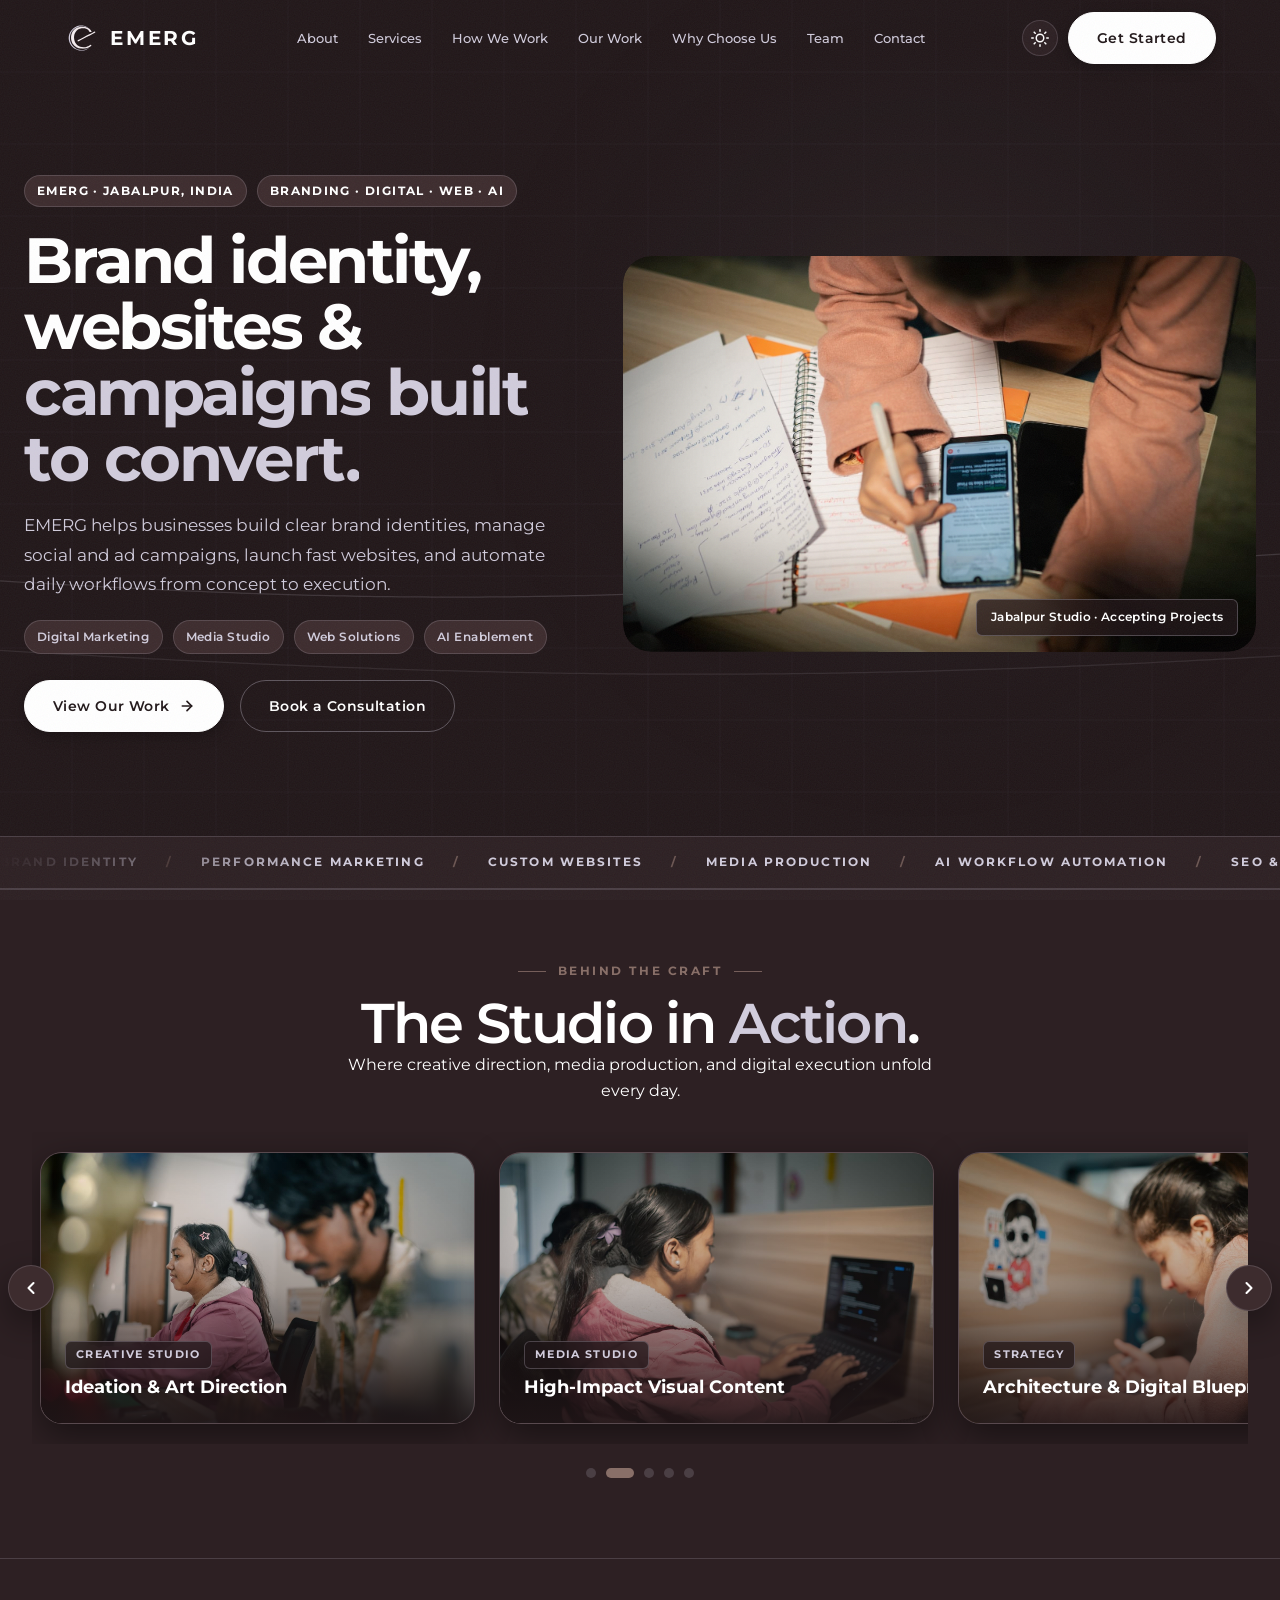
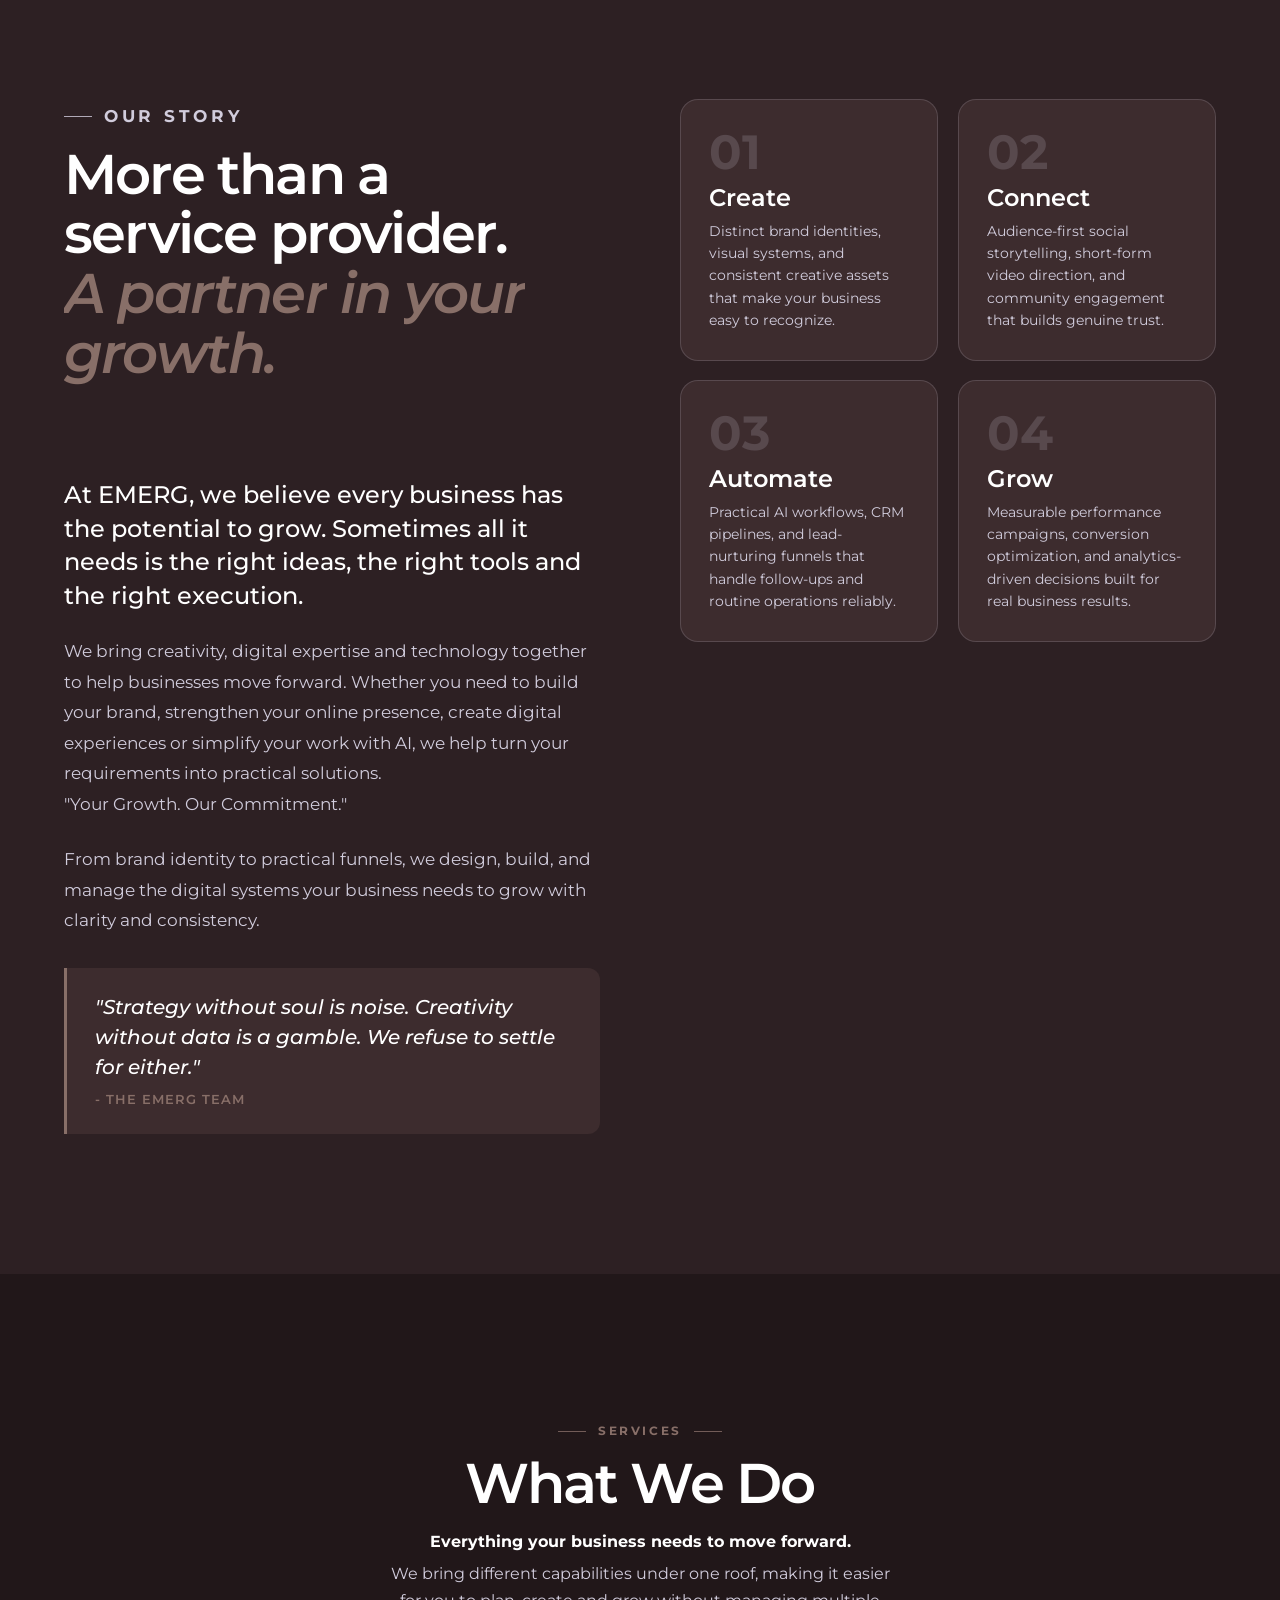
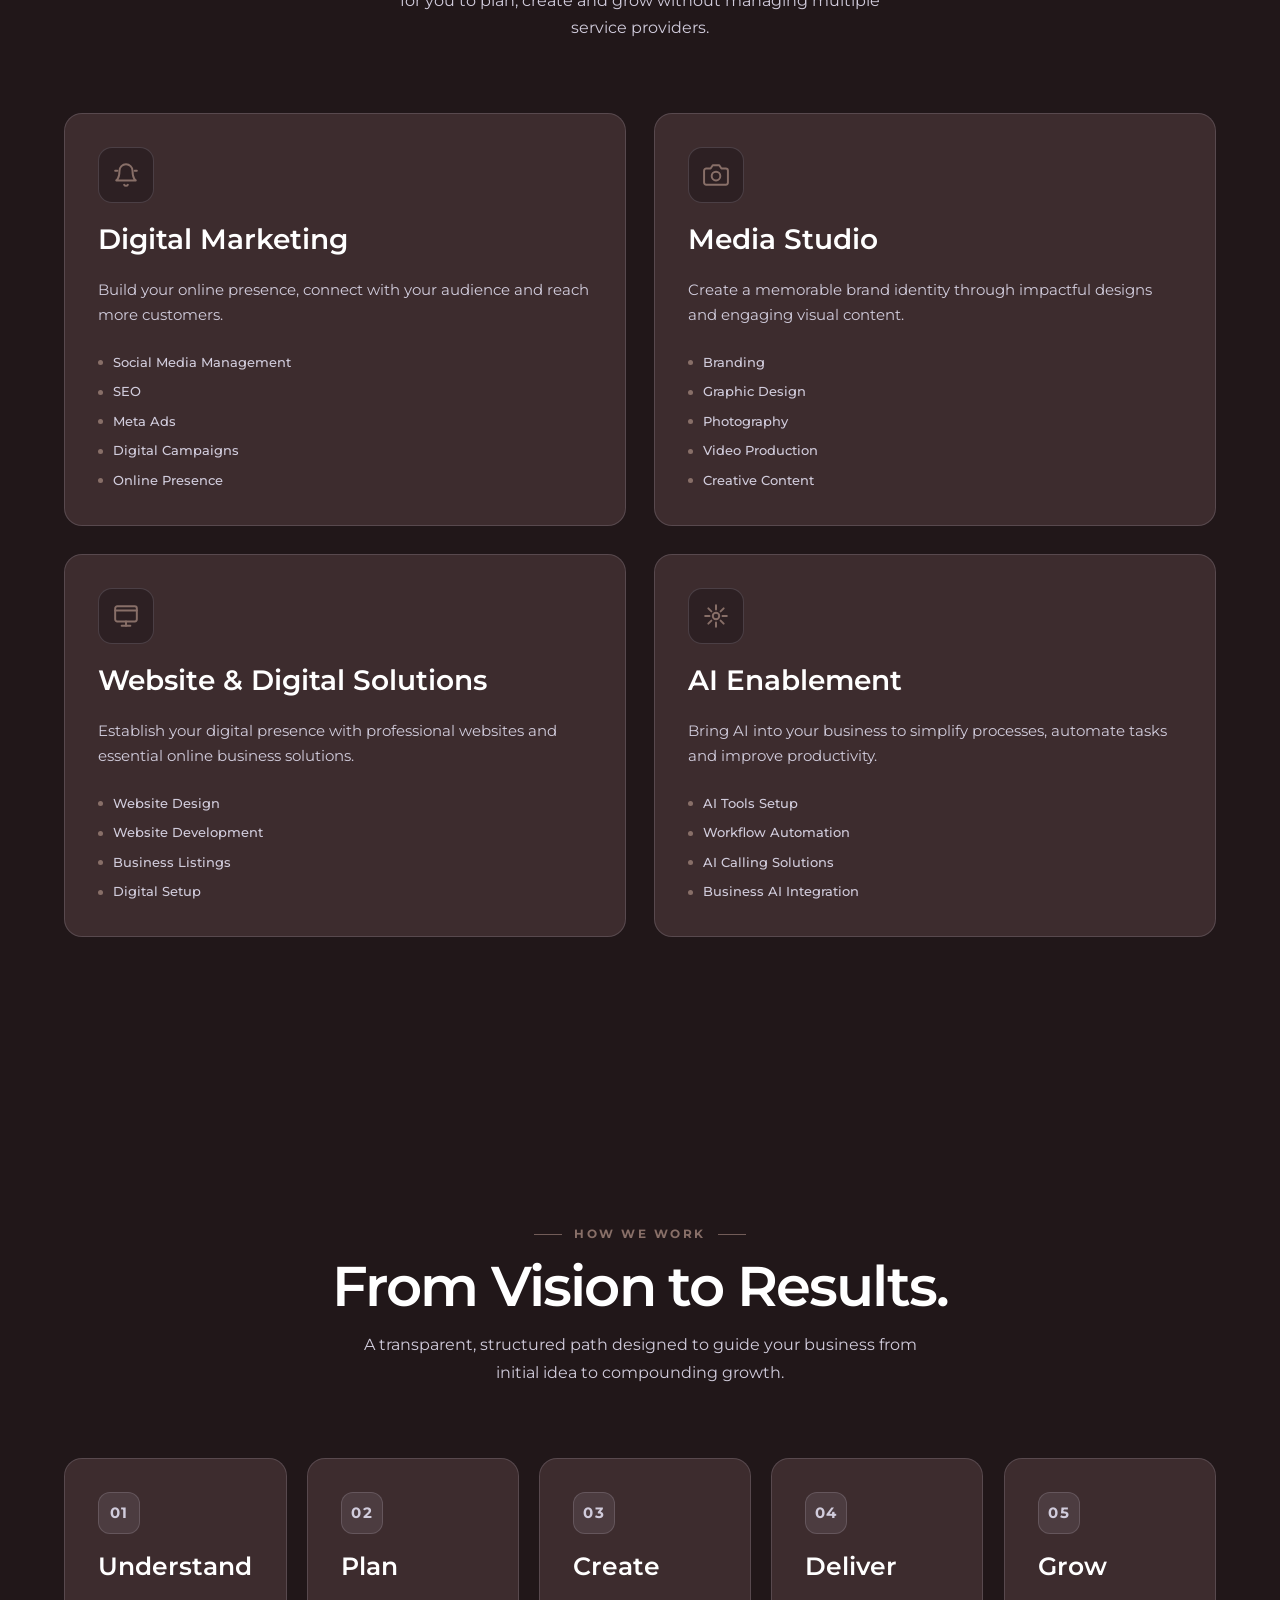
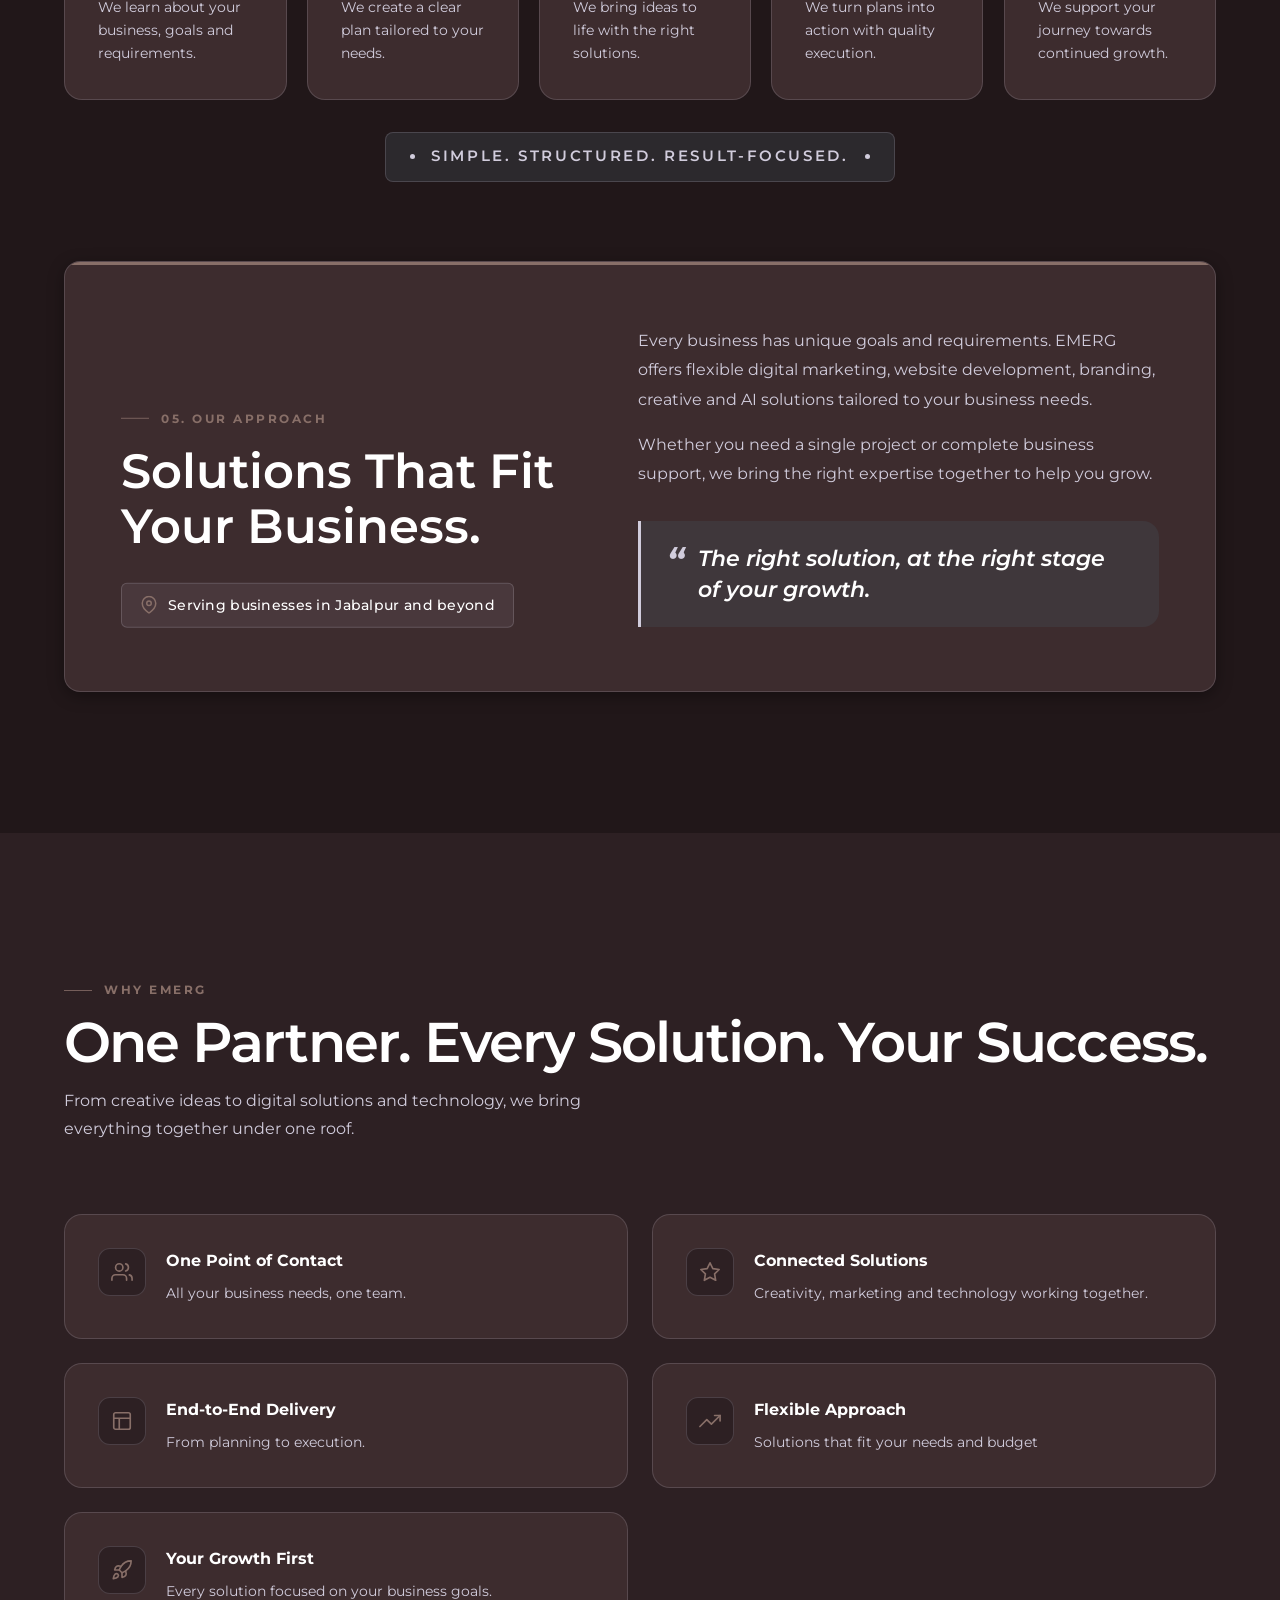
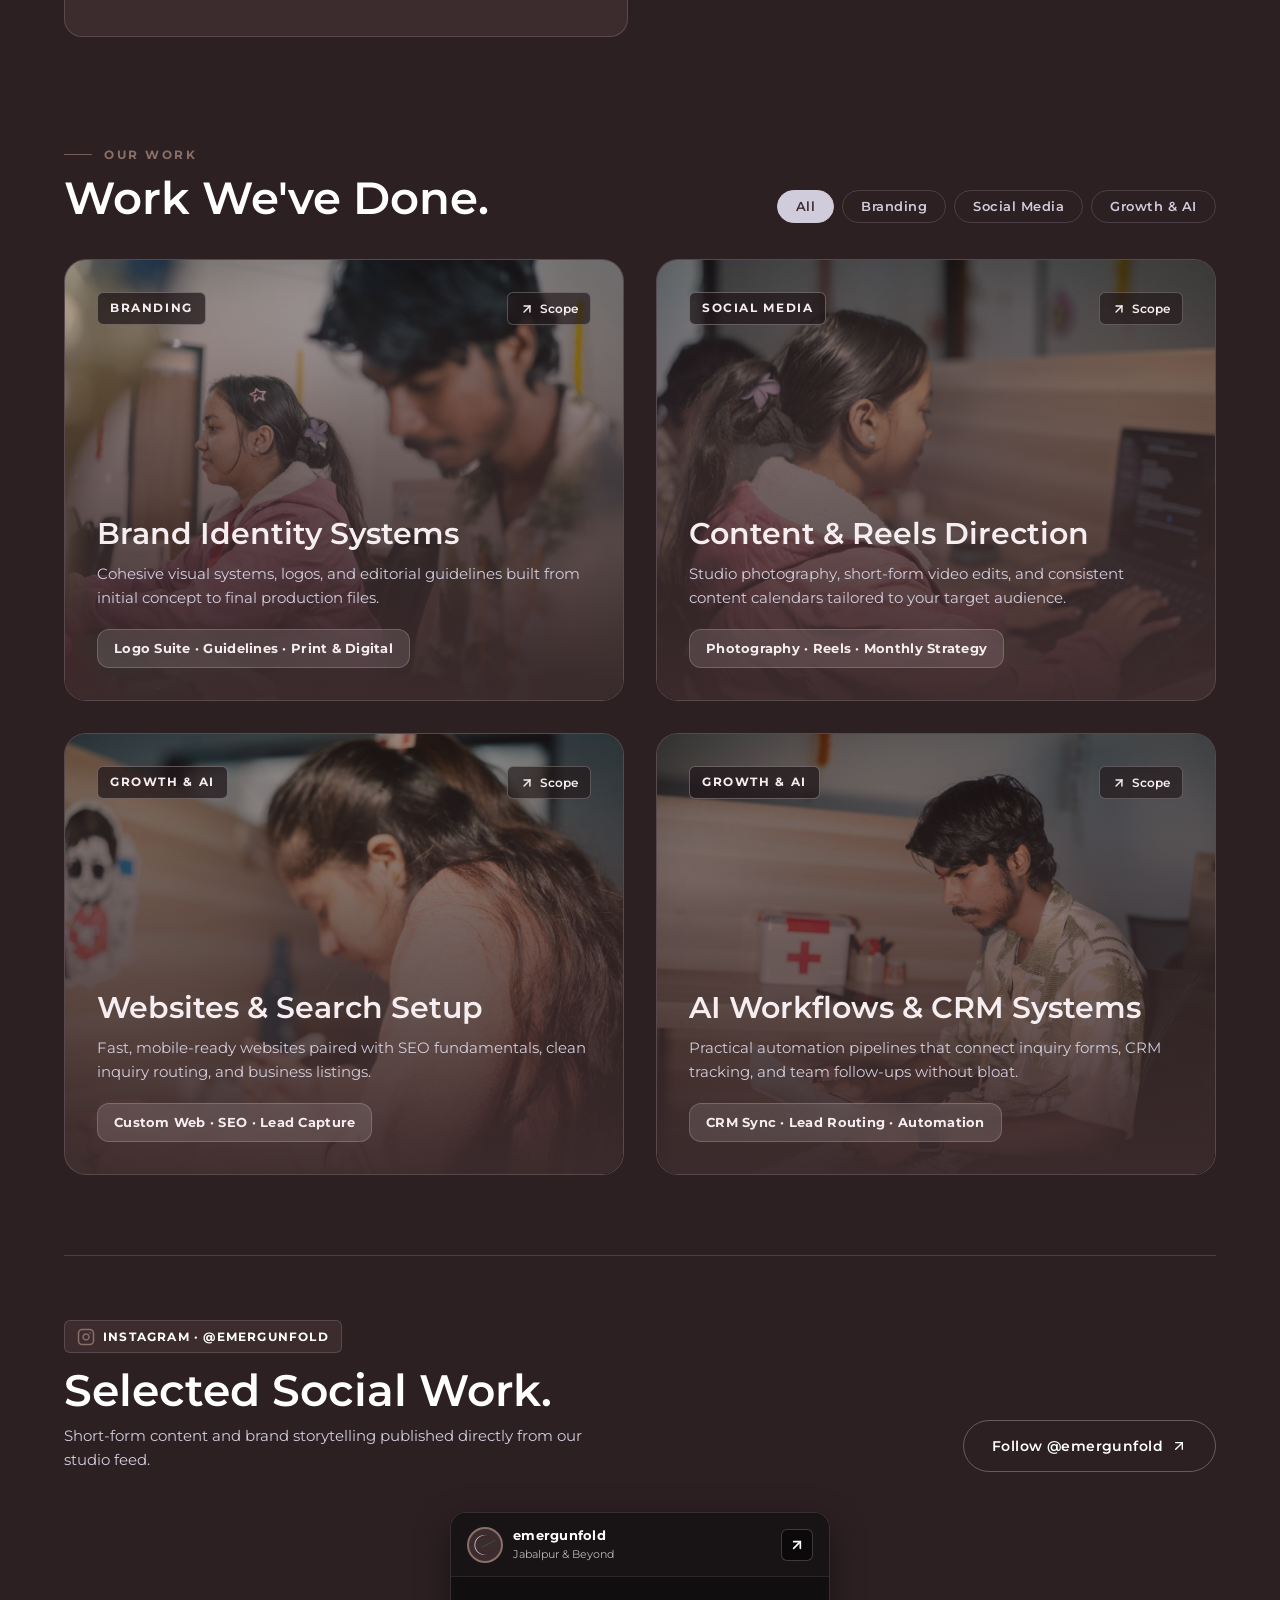
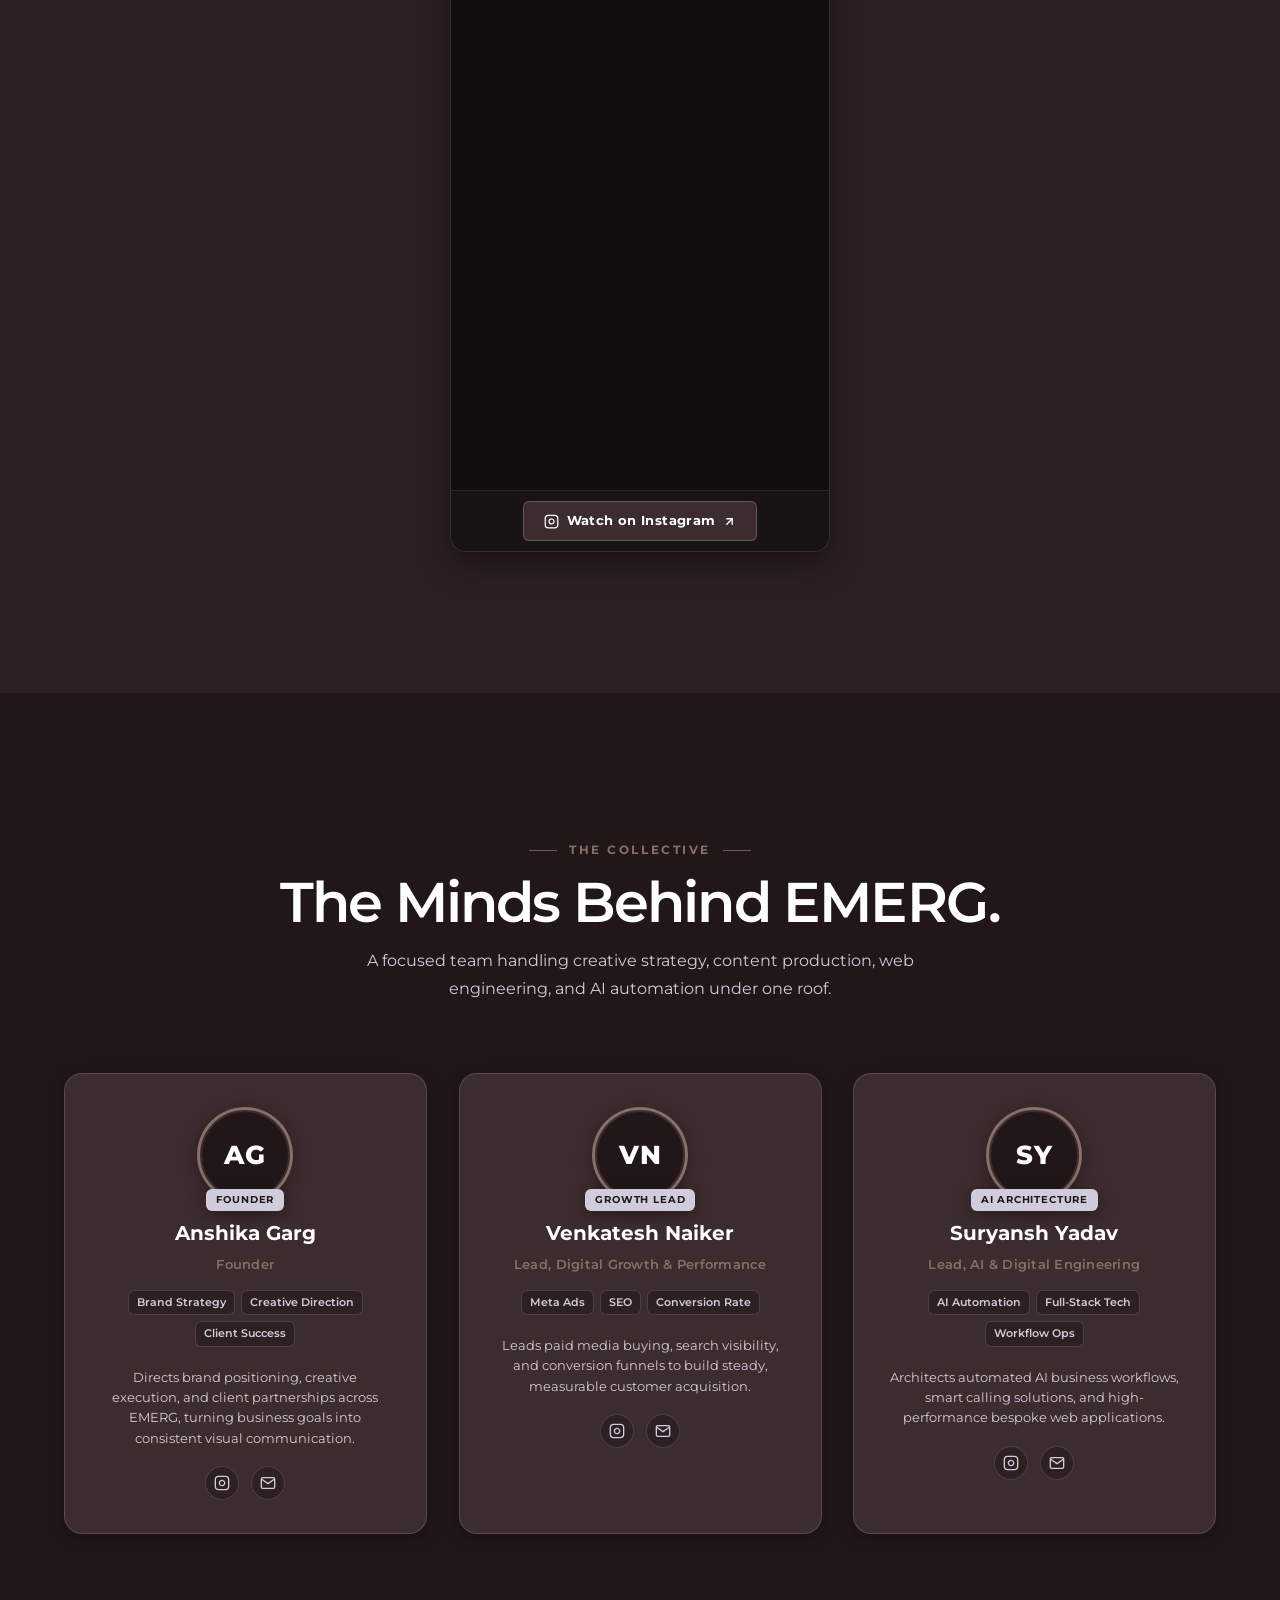
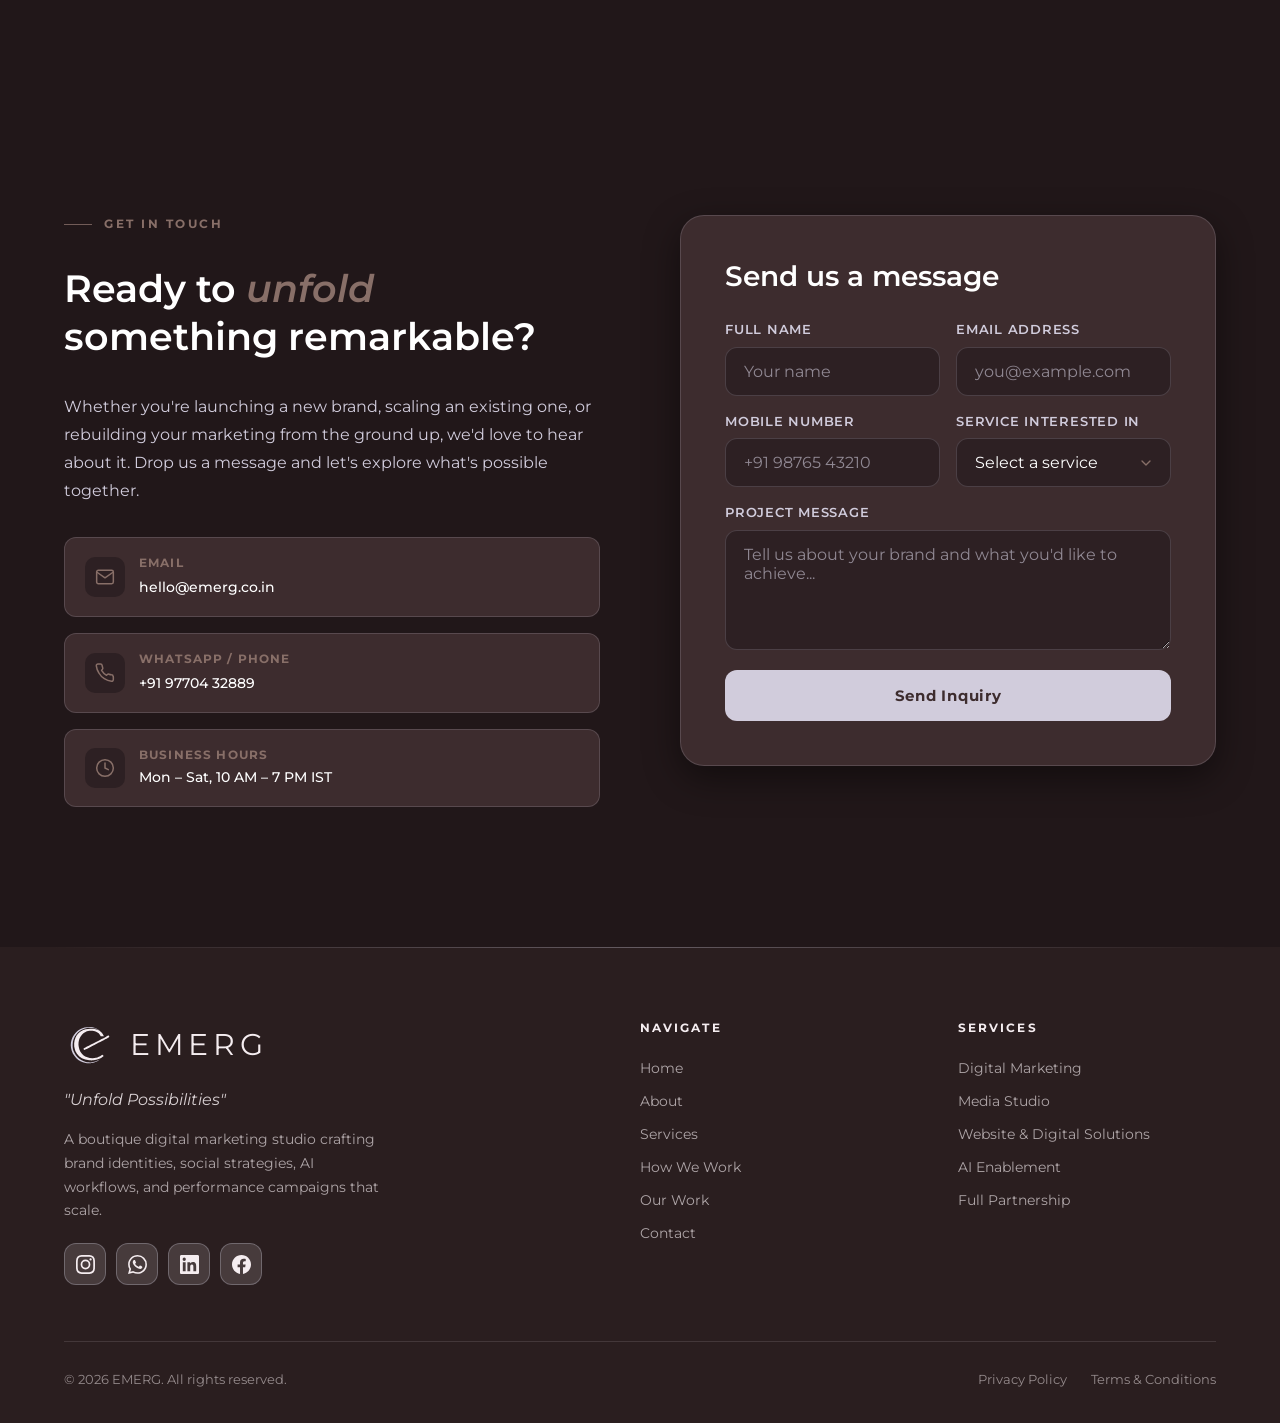
==== public/index.html @ 99ad4703 "Initial commit from v0 V0-Chat-Id: gDBLKp4DsGs" ====
﻿<!doctype html>
<html lang="en" data-theme="dark">
  <head>
    <meta charset="UTF-8" />
    <meta name="viewport" content="width=device-width, initial-scale=1.0" />
    <title>EMERG: Digital Marketing, Web &amp; AI Studio</title>
    <meta
      name="description"
      content="EMERG is a digital marketing studio building brand identities, campaigns, custom websites, and practical AI workflows for growing businesses."
    />
    <meta property="og:title" content="EMERG: Digital Marketing, Web &amp; AI Studio" />
    <meta
      property="og:description"
      content="Brand identity, digital marketing, websites, and practical AI automation built for measurable business growth."
    />
    <meta property="og:type" content="website" />
    <link rel="icon" href="favicon.ico" sizes="any" />
    <link rel="icon" href="assets/favicon.svg" type="image/svg+xml" />
    <link rel="icon" type="image/png" sizes="32x32" href="assets/favicon-32.png" />
    <link rel="icon" type="image/png" sizes="16x16" href="assets/favicon-16.png" />
    <link rel="apple-touch-icon" sizes="180x180" href="assets/apple-touch-icon.png" />
    <link rel="manifest" href="assets/site.webmanifest" />
    <link rel="preconnect" href="https://fonts.googleapis.com" />
    <link rel="preconnect" href="https://fonts.gstatic.com" crossorigin />
    <link
      href="https://fonts.googleapis.com/css2?family=Montserrat:ital,wght@0,300;0,400;0,500;0,600;0,700;0,800;0,900;1,300;1,400;1,500;1,600;1,700;1,800;1,900&display=swap"
      rel="stylesheet"
    />
    <link rel="stylesheet" href="styles.css" />
    <link rel="stylesheet" href="premium.css" />
  </head>
  <body>
    <!-- ============================================================
     NAVIGATION
     ============================================================ -->
    <header id="navbar" role="banner">
      <div class="container">
        <nav class="nav-inner" aria-label="Main navigation">
          <!-- Logo -->
          <a
            href="#hero"
            class="nav-logo"
            aria-label="EMERG: Unfold Possibilities"
          >
            <img
              src="assets/monogram-dark.svg"
              alt="EMERG Monogram"
              class="logo-monogram-img"
              width="38"
              height="38"
            />
            <span class="logo-text">EMERG</span>
          </a>

          <!-- Desktop Nav Links -->
          <ul class="nav-links" role="list">
            <li>
              <a href="#about" class="nav-link" data-section="about">About</a>
            </li>
            <li>
              <a href="#services" class="nav-link" data-section="services"
                >Services</a
              >
            </li>
            <li>
              <a href="#how-we-work" class="nav-link" data-section="how-we-work"
                >How We Work</a
              >
            </li>
            <li>
              <a href="#work" class="nav-link" data-section="work"
                >Our Work</a
              >
            </li>
            <li>
              <a href="#why-us" class="nav-link" data-section="why-us"
                >Why Choose Us</a
              >
            </li>
            <li>
              <a href="#team" class="nav-link" data-section="team"
                >Team</a
              >
            </li>
            <li>
              <a href="#contact" class="nav-link" data-section="contact"
                >Contact</a
              >
            </li>
          </ul>

          <!-- Actions -->
          <div class="nav-actions">
            <!-- Theme Toggle -->
            <button
              class="theme-toggle"
              id="themeToggle"
              aria-label="Switch to dark mode"
              title="Toggle theme"
            >
              <!-- Sun icon (shown in dark mode) -->
              <svg
                class="icon-sun"
                width="18"
                height="18"
                viewBox="0 0 24 24"
                fill="none"
                stroke="currentColor"
                stroke-width="2"
                stroke-linecap="round"
                stroke-linejoin="round"
                aria-hidden="true"
              >
                <circle cx="12" cy="12" r="5" />
                <line x1="12" y1="1" x2="12" y2="3" />
                <line x1="12" y1="21" x2="12" y2="23" />
                <line x1="4.22" y1="4.22" x2="5.64" y2="5.64" />
                <line x1="18.36" y1="18.36" x2="19.78" y2="19.78" />
                <line x1="1" y1="12" x2="3" y2="12" />
                <line x1="21" y1="12" x2="23" y2="12" />
                <line x1="4.22" y1="19.78" x2="5.64" y2="18.36" />
                <line x1="18.36" y1="5.64" x2="19.78" y2="4.22" />
              </svg>
              <!-- Moon icon (shown in light mode) -->
              <svg
                class="icon-moon"
                width="18"
                height="18"
                viewBox="0 0 24 24"
                fill="none"
                stroke="currentColor"
                stroke-width="2"
                stroke-linecap="round"
                stroke-linejoin="round"
                aria-hidden="true"
              >
                <path d="M21 12.79A9 9 0 1 1 11.21 3 7 7 0 0 0 21 12.79z" />
              </svg>
            </button>

            <a href="#contact" class="btn btn-primary" id="nav-cta"
              >Get Started</a
            >

            <!-- Hamburger -->
            <button
              class="hamburger"
              id="hamburger"
              aria-label="Open navigation menu"
              aria-expanded="false"
              aria-controls="mobileNav"
            >
              <span></span><span></span><span></span>
            </button>
          </div>
        </nav>
      </div>
    </header>

    <!-- Mobile Nav Drawer -->
    <div
      class="mobile-nav"
      id="mobileNav"
      role="dialog"
      aria-label="Mobile navigation"
      aria-modal="true"
    >
      <ul class="mobile-nav-links" role="list">
        <li><a href="#about" class="mobile-nav-link">About</a></li>
        <li><a href="#services" class="mobile-nav-link">Services</a></li>
        <li><a href="#how-we-work" class="mobile-nav-link">How We Work</a></li>
        <li><a href="#work" class="mobile-nav-link">Our Work</a></li>
        <li><a href="#why-us" class="mobile-nav-link">Why Choose Us</a></li>
        <li><a href="#team" class="mobile-nav-link">Team</a></li>
        <li><a href="#contact" class="mobile-nav-link">Contact</a></li>
      </ul>
      <a
        href="#contact"
        class="btn btn-primary"
        style="width: 100%; justify-content: center"
        >Get Started</a
      >
    </div>

    <!-- ============================================================
     MAIN
     ============================================================ -->
    <main id="main-content">
      <!-- ===== HERO SECTION ===== -->
      <section id="hero" aria-labelledby="hero-heading">
        <canvas id="heroCanvas" class="hero-canvas" aria-hidden="true"></canvas>
        <div class="container">
          <div class="hero-layout">
            <!-- Left: Content -->
            <div class="hero-content">
              <div class="hero-eyebrow reveal">
                <span class="eyebrow-pill">
                  EMERG · Jabalpur, India
                </span>
                <span class="eyebrow-pill">
                  Branding · Digital · Web · AI
                </span>
              </div>

              <h1 class="hero-headline reveal reveal-delay-1" id="hero-heading">
                Brand identity, websites &amp;<br />
                <span class="gradient-text">campaigns built to convert.</span>
              </h1>

              <p class="hero-subheadline reveal reveal-delay-2">
                EMERG helps businesses build clear brand identities, manage social and ad campaigns, launch fast websites, and automate daily workflows from concept to execution.
              </p>

              <div class="hero-pillars reveal reveal-delay-2">
                <span class="hero-pillar-tag">Digital Marketing</span>
                <span class="hero-pillar-tag">Media Studio</span>
                <span class="hero-pillar-tag">Web Solutions</span>
                <span class="hero-pillar-tag">AI Enablement</span>
              </div>

              <div class="hero-ctas reveal reveal-delay-3">
                <a href="#work" class="btn btn-primary" id="hero-cta-work">
                  View Our Work
                  <svg
                    width="16"
                    height="16"
                    viewBox="0 0 24 24"
                    fill="none"
                    stroke="currentColor"
                    stroke-width="2.5"
                    stroke-linecap="round"
                    stroke-linejoin="round"
                    aria-hidden="true"
                  >
                    <line x1="5" y1="12" x2="19" y2="12" />
                    <polyline points="12 5 19 12 12 19" />
                  </svg>
                </a>
                <a href="#contact" class="btn btn-outline" id="hero-cta-consult"
                  >Book a Consultation</a
                >
              </div>
            </div>

            <!-- Right: Hero Visual Photo -->
            <div class="hero-visual reveal reveal-delay-2">
              <div class="hero-photo-wrap">
                <img
                  src="./hero_section.jpg"
                  alt="EMERG creative studio workspace with brand planning notebook and mobile preview"
                  class="hero-photo"
                  loading="eager"
                  decoding="async"
                  width="760"
                  height="475"
                />

                <div class="hero-intake-badge" aria-hidden="true">
                  <span>Jabalpur Studio · Accepting Projects</span>
                </div>
              </div>
            </div>
          </div><!-- /.hero-layout -->
        </div>
      </section>

      <!-- ===== EDITORIAL CAPABILITY MARQUEE ===== -->
      <div class="capability-marquee" aria-label="Core studio disciplines">
        <div class="marquee-track">
          <div class="marquee-group">
            <span>Brand Identity</span>
            <span class="marquee-sep" aria-hidden="true">/</span>
            <span>Performance Marketing</span>
            <span class="marquee-sep" aria-hidden="true">/</span>
            <span>Custom Websites</span>
            <span class="marquee-sep" aria-hidden="true">/</span>
            <span>Media Production</span>
            <span class="marquee-sep" aria-hidden="true">/</span>
            <span>AI Workflow Automation</span>
            <span class="marquee-sep" aria-hidden="true">/</span>
            <span>SEO &amp; Search</span>
            <span class="marquee-sep" aria-hidden="true">/</span>
            <span>Jabalpur &amp; Beyond</span>
            <span class="marquee-sep" aria-hidden="true">/</span>
          </div>
          <div class="marquee-group" aria-hidden="true">
            <span>Brand Identity</span>
            <span class="marquee-sep">/</span>
            <span>Performance Marketing</span>
            <span class="marquee-sep">/</span>
            <span>Custom Websites</span>
            <span class="marquee-sep">/</span>
            <span>Media Production</span>
            <span class="marquee-sep">/</span>
            <span>AI Workflow Automation</span>
            <span class="marquee-sep">/</span>
            <span>SEO &amp; Search</span>
            <span class="marquee-sep">/</span>
            <span>Jabalpur &amp; Beyond</span>
            <span class="marquee-sep">/</span>
          </div>
        </div>
      </div>

      <!-- ===== STUDIO GALLERY CAROUSEL (Real Studio & Work Photos) ===== -->
      <section id="studio-gallery" class="gallery-carousel-section" aria-label="EMERG Creative Studio in Action">
        <div class="container text-center">
          <div class="section-header reveal" style="margin-bottom: 28px;">
            <p class="eyebrow">Behind the Craft</p>
            <h2 class="section-title">The Studio in <span class="gradient-text">Action</span>.</h2>
            <p class="section-lead" style="max-width: 620px; margin: 0 auto;">
              Where creative direction, media production, and digital execution unfold every day.
            </p>
          </div>
        </div>

        <div class="gallery-carousel-wrap">
          <button class="gallery-nav-btn gallery-prev" id="galleryPrev" aria-label="Previous photo">
            <svg width="20" height="20" viewBox="0 0 24 24" fill="none" stroke="currentColor" stroke-width="2.5" stroke-linecap="round" stroke-linejoin="round">
              <polyline points="15 18 9 12 15 6"></polyline>
            </svg>
          </button>

          <div class="gallery-track-container">
            <div class="gallery-track" id="galleryTrack">
              <div class="gallery-slide" data-index="0">
                <div class="gallery-card">
                  <img src="assets/DSC07286.jpg" alt="EMERG Creative Studio & Production Workspace" class="gallery-img" loading="lazy" />
                  <div class="gallery-card-overlay">
                    <span class="gallery-badge">Creative Studio</span>
                    <h4 class="gallery-card-title">Ideation &amp; Art Direction</h4>
                  </div>
                </div>
              </div>
              <div class="gallery-slide" data-index="1">
                <div class="gallery-card">
                  <img src="assets/DSC07296.jpg" alt="EMERG Media Production in Action" class="gallery-img" loading="lazy" />
                  <div class="gallery-card-overlay">
                    <span class="gallery-badge">Media Studio</span>
                    <h4 class="gallery-card-title">High-Impact Visual Content</h4>
                  </div>
                </div>
              </div>
              <div class="gallery-slide" data-index="2">
                <div class="gallery-card">
                  <img src="assets/DSC07304.jpg" alt="EMERG Brand Strategy & Planning" class="gallery-img" loading="lazy" />
                  <div class="gallery-card-overlay">
                    <span class="gallery-badge">Strategy</span>
                    <h4 class="gallery-card-title">Architecture &amp; Digital Blueprint</h4>
                  </div>
                </div>
              </div>
              <div class="gallery-slide" data-index="3">
                <div class="gallery-card">
                  <img src="assets/DSC07316.jpg" alt="EMERG Digital Systems & Client Execution" class="gallery-img" loading="lazy" />
                  <div class="gallery-card-overlay">
                    <span class="gallery-badge">Execution</span>
                    <h4 class="gallery-card-title">Precision Delivery &amp; Scaling</h4>
                  </div>
                </div>
              </div>
              <div class="gallery-slide" data-index="4">
                <div class="gallery-card">
                  <img src="assets/DSC07318.jpg" alt="EMERG Collaborative Growth Sessions" class="gallery-img" loading="lazy" />
                  <div class="gallery-card-overlay">
                    <span class="gallery-badge">Growth</span>
                    <h4 class="gallery-card-title">Cross-Functional Innovation</h4>
                  </div>
                </div>
              </div>
            </div>
          </div>

          <button class="gallery-nav-btn gallery-next" id="galleryNext" aria-label="Next photo">
            <svg width="20" height="20" viewBox="0 0 24 24" fill="none" stroke="currentColor" stroke-width="2.5" stroke-linecap="round" stroke-linejoin="round">
              <polyline points="9 18 15 12 9 6"></polyline>
            </svg>
          </button>
        </div>

        <!-- Carousel Pagination Dots -->
        <div class="gallery-dots" id="galleryDots" role="tablist" aria-label="Gallery slides">
          <button class="gallery-dot active" data-slide="0" aria-label="Slide 1"></button>
          <button class="gallery-dot" data-slide="1" aria-label="Slide 2"></button>
          <button class="gallery-dot" data-slide="2" aria-label="Slide 3"></button>
          <button class="gallery-dot" data-slide="3" aria-label="Slide 4"></button>
          <button class="gallery-dot" data-slide="4" aria-label="Slide 5"></button>
        </div>
      </section>

      <!-- ===== ABOUT SECTION ===== -->
      <section id="about" class="section-pad" aria-labelledby="about-heading">
        <div class="container">
          <div class="about-layout">
            <!-- Left: Story -->
            <div class="about-story">
              <div class="section-header reveal">
                <p class="eyebrow">Our Story</p>
                <h2 class="section-title" id="about-heading">
                  More than a service provider.<br /><em
                    style="color: var(--accent-secondary); font-style: italic"
                    > A partner in your growth.</em
                  >
                </h2>
              </div>

              <p class="lead reveal reveal-delay-1">
At EMERG, we believe every business has the potential to grow. Sometimes
all it needs is the right ideas, the right tools and the right execution.<br>
              </p>
              <p class="reveal reveal-delay-2">
                We bring creativity, digital expertise and technology together to help businesses move forward.
                Whether you need to build your brand, strengthen your online presence, create digital experiences or simplify your work with AI, we help turn your requirements into practical solutions.
                <br>"Your Growth. Our Commitment."
              </p>
              <p class="reveal reveal-delay-2">
                From brand identity to practical funnels, we design, build, and
                manage the digital systems your business needs to grow with clarity and consistency.
              </p>

              <div class="about-quote reveal reveal-delay-3">
                <blockquote>
                  "Strategy without soul is noise. Creativity without data is a
                  gamble. We refuse to settle for either."
                </blockquote>
                <cite>- The EMERG Team</cite>
              </div>
            </div>

            <!-- Right: 4 Pillars -->
            <div class="pillars-grid" aria-label="Our four guiding pillars">
              <article class="pillar-card reveal reveal-delay-1">
                <div class="pillar-number" aria-hidden="true">01</div>
                <h3 class="pillar-name">Create</h3>
                <p class="pillar-desc">
                  Distinct brand identities, visual systems, and consistent
                  creative assets that make your business easy to recognize.
                </p>
              </article>
              <article class="pillar-card reveal reveal-delay-2">
                <div class="pillar-number" aria-hidden="true">02</div>
                <h3 class="pillar-name">Connect</h3>
                <p class="pillar-desc">
                  Audience-first social storytelling, short-form video
                  direction, and community engagement that builds genuine
                  trust.
                </p>
              </article>
              <article class="pillar-card reveal reveal-delay-3">
                <div class="pillar-number" aria-hidden="true">03</div>
                <h3 class="pillar-name">Automate</h3>
                <p class="pillar-desc">
                  Practical AI workflows, CRM pipelines, and lead-nurturing funnels
                  that handle follow-ups and routine operations reliably.
                </p>
              </article>
              <article class="pillar-card reveal reveal-delay-4">
                <div class="pillar-number" aria-hidden="true">04</div>
                <h3 class="pillar-name">Grow</h3>
                <p class="pillar-desc">
                  Measurable performance campaigns, conversion optimization, and
                  analytics-driven decisions built for real business results.
                </p>
              </article>
            </div>
          </div>
        </div>
      </section>

      <!-- ===== SERVICES SECTION ===== -->
      <section
        id="services"
        class="section-pad"
        aria-labelledby="services-heading"
      >
        <div class="container">
          <div class="section-header text-center reveal">
            <p class="eyebrow">Services</p>
            <h2 class="section-title" id="services-heading">What We Do</h2>
            <p class="section-subtitle">
              <strong style="display:block; color: var(--text-primary); margin-bottom: 4px;">Everything your business needs to move forward.</strong>
              We bring different capabilities under one roof, making it easier for you to plan, create and grow without managing multiple service providers.
            </p>
          </div>

          <div class="services-grid">
            <!-- Service 1: Digital Marketing -->
            <article
              class="service-card reveal reveal-delay-1"
              aria-labelledby="svc-1-title"
            >
              <div class="service-icon-wrap" aria-hidden="true">
                <svg viewBox="0 0 24 24">
                  <path d="M18 8A6 6 0 0 0 6 8c0 7-3 9-3 9h18s-3-2-3-9" />
                  <path d="M13.73 21a2 2 0 0 1-3.46 0" />
                  <line x1="2" y1="8" x2="4" y2="8" />
                  <line x1="20" y1="8" x2="22" y2="8" />
                </svg>
              </div>
              <h3 class="service-name" id="svc-1-title">
                Digital Marketing
              </h3>
              <p class="service-desc">
                Build your online presence, connect with your audience and reach more customers.
              </p>
              <ul class="service-deliverables" aria-label="Deliverables">
                <li class="deliverable">Social Media Management</li>
                <li class="deliverable">SEO</li>
                <li class="deliverable">Meta Ads</li>
                <li class="deliverable">Digital Campaigns</li>
                <li class="deliverable">Online Presence</li>
              </ul>
            </article>

            <!-- Service 2: Media Studio -->
            <article
              class="service-card reveal reveal-delay-2"
              aria-labelledby="svc-2-title"
            >
              <div class="service-icon-wrap" aria-hidden="true">
                <svg viewBox="0 0 24 24">
                  <path d="M23 19a2 2 0 0 1-2 2H3a2 2 0 0 1-2-2V8a2 2 0 0 1 2-2h4l2-3h6l2 3h4a2 2 0 0 1 2 2z" />
                  <circle cx="12" cy="13" r="4" />
                </svg>
              </div>
              <h3 class="service-name" id="svc-2-title">
                Media Studio
              </h3>
              <p class="service-desc">
                Create a memorable brand identity through impactful designs and engaging visual content.
              </p>
              <ul class="service-deliverables" aria-label="Deliverables">
                <li class="deliverable">Branding</li>
                <li class="deliverable">Graphic Design</li>
                <li class="deliverable">Photography</li>
                <li class="deliverable">Video Production</li>
                <li class="deliverable">Creative Content</li>
              </ul>
            </article>

            <!-- Service 3: Website & Digital Solutions -->
            <article
              class="service-card reveal reveal-delay-3"
              aria-labelledby="svc-3-title"
            >
              <div class="service-icon-wrap" aria-hidden="true">
                <svg viewBox="0 0 24 24">
                  <rect x="2" y="3" width="20" height="14" rx="2" ry="2" />
                  <line x1="8" y1="21" x2="16" y2="21" />
                  <line x1="12" y1="17" x2="12" y2="21" />
                  <line x1="2" y1="7" x2="22" y2="7" />
                </svg>
              </div>
              <h3 class="service-name" id="svc-3-title">
                Website &amp; Digital Solutions
              </h3>
              <p class="service-desc">
                Establish your digital presence with professional websites and essential online business solutions.
              </p>
              <ul class="service-deliverables" aria-label="Deliverables">
                <li class="deliverable">Website Design</li>
                <li class="deliverable">Website Development</li>
                <li class="deliverable">Business Listings</li>
                <li class="deliverable">Digital Setup</li>
              </ul>
            </article>

            <!-- Service 4: AI Enablement -->
            <article
              class="service-card reveal reveal-delay-4"
              aria-labelledby="svc-4-title"
            >
              <div class="service-icon-wrap" aria-hidden="true">
                <svg viewBox="0 0 24 24">
                  <path d="M12 2v4M12 18v4M4.93 4.93l2.83 2.83M16.24 16.24l2.83 2.83M2 12h4M18 12h4M4.93 19.07l2.83-2.83M16.24 7.76l2.83-2.83" />
                  <circle cx="12" cy="12" r="3" />
                </svg>
              </div>
              <h3 class="service-name" id="svc-4-title">
                AI Enablement
              </h3>
              <p class="service-desc">
                Bring AI into your business to simplify processes, automate tasks and improve productivity.
              </p>
              <ul class="service-deliverables" aria-label="Deliverables">
                <li class="deliverable">AI Tools Setup</li>
                <li class="deliverable">Workflow Automation</li>
                <li class="deliverable">AI Calling Solutions</li>
                <li class="deliverable">Business AI Integration</li>
              </ul>
            </article>
          </div>
        </div>
      </section>

      <!-- ===== HOW WE WORK + OUR APPROACH SECTION ===== -->
      <section
        id="how-we-work"
        class="section-pad"
        aria-labelledby="how-we-work-heading"
      >
        <div class="container">
          <!-- Part 1: How We Work -->
          <div class="section-header text-center reveal">
            <p class="eyebrow">How We Work</p>
            <h2 class="section-title" id="how-we-work-heading">From Vision to Results.</h2>
            <p class="section-subtitle">
              A transparent, structured path designed to guide your business from initial idea to compounding growth.
            </p>
          </div>

          <!-- 5 Steps Flow -->
          <div class="steps-grid">
            <!-- Step 1 -->
            <div class="step-card reveal reveal-delay-1">
              <span class="step-num">01</span>
              <h3 class="step-title">Understand</h3>
              <p class="step-desc">
                We learn about your business, goals and requirements.
              </p>
            </div>

            <!-- Step 2 -->
            <div class="step-card reveal reveal-delay-2">
              <span class="step-num">02</span>
              <h3 class="step-title">Plan</h3>
              <p class="step-desc">
                We create a clear plan tailored to your needs.
              </p>
            </div>

            <!-- Step 3 -->
            <div class="step-card reveal reveal-delay-3">
              <span class="step-num">03</span>
              <h3 class="step-title">Create</h3>
              <p class="step-desc">
                We bring ideas to life with the right solutions.
              </p>
            </div>

            <!-- Step 4 -->
            <div class="step-card reveal reveal-delay-4">
              <span class="step-num">04</span>
              <h3 class="step-title">Deliver</h3>
              <p class="step-desc">
                We turn plans into action with quality execution.
              </p>
            </div>

            <!-- Step 5 -->
            <div class="step-card reveal reveal-delay-5">
              <span class="step-num">05</span>
              <h3 class="step-title">Grow</h3>
              <p class="step-desc">
                We support your journey towards continued growth.
              </p>
            </div>
          </div>

          <!-- Result Tagline -->
          <div class="steps-tagline reveal">
            <span class="tagline-dot" aria-hidden="true"></span>
            <span>Simple. Structured. Result-focused.</span>
            <span class="tagline-dot" aria-hidden="true"></span>
          </div>

          <!-- Part 2: Our Approach -->
          <div class="approach-wrapper reveal">
            <div class="approach-grid">
              <div class="approach-left">
                <p class="eyebrow">05. Our Approach</p>
                <h3 class="approach-title">Solutions That Fit Your Business.</h3>
                <div class="approach-location-badge">
                  <svg
                    width="18"
                    height="18"
                    viewBox="0 0 24 24"
                    fill="none"
                    stroke="currentColor"
                    stroke-width="2"
                    stroke-linecap="round"
                    stroke-linejoin="round"
                    aria-hidden="true"
                  >
                    <path d="M21 10c0 7-9 13-9 13s-9-6-9-13a9 9 0 0 1 18 0z" />
                    <circle cx="12" cy="10" r="3" />
                  </svg>
                  <span>Serving businesses in Jabalpur and beyond</span>
                </div>
              </div>

              <div class="approach-right">
                <p class="approach-text">
                  Every business has unique goals and requirements. EMERG offers flexible digital marketing, website development, branding, creative and AI solutions tailored to your business needs.
                </p>
                <p class="approach-text">
                  Whether you need a single project or complete business support, we bring the right expertise together to help you grow.
                </p>
                <div class="approach-callout">
                  <span class="callout-quote-mark" aria-hidden="true">“</span>
                  <p class="callout-statement">The right solution, at the right stage of your growth.</p>
                </div>
              </div>
            </div>
          </div>
        </div>
      </section>

      <!-- ===== WHY CHOOSE US + PORTFOLIO SECTION ===== -->
      <section id="why-us" class="section-pad" aria-labelledby="why-heading">
        <div class="container">
          <!-- Why Choose Us -->
          <div class="section-header reveal">
            <p class="eyebrow">Why EMERG</p>
            <h2 class="section-title" id="why-heading">
              One Partner. Every Solution. Your Success.
            </h2>
            <p class="section-subtitle">
             From creative ideas to digital solutions and technology, we bring everything together under one roof.
            </p>
          </div>

          <div class="why-grid">
            <div class="why-card reveal reveal-delay-1">
              <div class="why-icon" aria-hidden="true">
                <svg viewBox="0 0 24 24">
                  <path d="M17 21v-2a4 4 0 0 0-4-4H5a4 4 0 0 0-4 4v2" />
                  <circle cx="9" cy="7" r="4" />
                  <path d="M23 21v-2a4 4 0 0 0-3-3.87" />
                  <path d="M16 3.13a4 4 0 0 1 0 7.75" />
                </svg>
              </div>
              <div class="why-content">
                <h4>One Point of Contact </h4>
                <p>
                  All your business needs, one team.
                </p>
              </div>
            </div>

            <div class="why-card reveal reveal-delay-2">
              <div class="why-icon" aria-hidden="true">
                <svg viewBox="0 0 24 24">
                  <polygon
                    points="12 2 15.09 8.26 22 9.27 17 14.14 18.18 21.02 12 17.77 5.82 21.02 7 14.14 2 9.27 8.91 8.26 12 2"
                  />
                </svg>
              </div>
              <div class="why-content">
                <h4>Connected Solutions</h4>
                <p>
                  Creativity, marketing and technology working together.
                </p>
              </div>
            </div>

            <div class="why-card reveal reveal-delay-3">
              <div class="why-icon" aria-hidden="true">
                <svg viewBox="0 0 24 24">
                  <rect x="3" y="3" width="18" height="18" rx="2" />
                  <path d="M3 9h18M9 21V9" />
                </svg>
              </div>
              <div class="why-content">
                <h4>End-to-End Delivery</h4>
                <p>
                  From planning to execution.
                </p>
              </div>
            </div>

            <div class="why-card reveal reveal-delay-4">
              <div class="why-icon" aria-hidden="true">
                <svg viewBox="0 0 24 24">
                  <polyline points="23 6 13.5 15.5 8.5 10.5 1 18" />
                  <polyline points="17 6 23 6 23 12" />
                </svg>
              </div>
              <div class="why-content">
                <h4>Flexible Approach</h4>
                <p>
                 Solutions that fit your needs and budget
                </p>
              </div>
              
            </div>
            <div class="why-card reveal reveal-delay-4">
              <div class="why-icon" aria-hidden="true">
                <svg viewBox="0 0 24 24" fill="none" stroke="currentColor" stroke-width="2" stroke-linecap="round" stroke-linejoin="round">
                  <path d="M4.5 16.5c-1.5 1.26-2 5-2 5s3.74-.5 5-2c.71-.84.7-2.13-.09-2.91a2.18 2.18 0 0 0-2.91-.09z" />
                  <path d="m12 15-3-3a22 22 0 0 1 2-3.95A12.88 12.88 0 0 1 22 2c0 2.72-.78 7.5-6 11a22.35 22.35 0 0 1-4 2z" />
                  <path d="M9 12H4s.55-3.03 2-4c1.62-1.08 5 0 5 0" />
                  <path d="M12 15v5s3.03-.55 4-2c1.08-1.62 0-5 0-5" />
                </svg>
              </div>
              <div class="why-content">
                <h4>Your Growth First</h4>
                <p>
                Every solution focused on your business goals.
                </p>
              </div>
            </div>
          </div>

          <!-- Portfolio Sub-section -->
          <div class="portfolio-section" id="work" aria-labelledby="portfolio-heading">
            <div class="portfolio-header">
              <div>
                <p class="eyebrow" style="margin-bottom: 10px">Our Work</p>
                <h3 class="portfolio-title" id="portfolio-heading">
                  Work We've Done.
                </h3>
              </div>

              <!-- Category Filters -->
              <div
                class="portfolio-filters"
                role="group"
                aria-label="Filter portfolio by category"
              >
                <button
                  class="filter-btn active"
                  data-filter="all"
                  aria-pressed="true"
                >
                  All
                </button>
                <button
                  class="filter-btn"
                  data-filter="branding"
                  aria-pressed="false"
                >
                  Branding
                </button>
                <button
                  class="filter-btn"
                  data-filter="social"
                  aria-pressed="false"
                >
                  Social Media
                </button>
                <button
                  class="filter-btn"
                  data-filter="growth"
                  aria-pressed="false"
                >
                  Growth &amp; AI
                </button>
              </div>
            </div>

            <!-- Portfolio Grid with Real Studio Photography -->
            <div
              class="portfolio-grid"
              id="portfolioGrid"
              aria-live="polite"
              aria-label="Studio focus areas"
            >
              <!-- Showcase 1: Branding -->
              <article
                class="project-card reveal reveal-delay-1"
                data-category="branding"
                data-title="Brand Identity &amp; Visual Systems"
                data-desc="Complete visual identity work spanning logo design, typography systems, color guidelines, packaging layouts, and launch templates built for consistent digital and print use."
                data-results='["Logo suite and brand guidelines document","Color palette and typography hierarchy","Social media and stationery templates"]'
                data-img="assets/DSC07286.jpg"
                role="button"
                tabindex="0"
                aria-label="View Brand Identity and Visual Systems focus"
              >
                <div class="project-card-bg-wrap">
                  <img
                    src="assets/DSC07286.jpg"
                    alt="EMERG studio creative planning and brand identity design session"
                    class="project-card-bg-img"
                    loading="lazy"
                  />
                  <div class="project-card-scrim" aria-hidden="true"></div>
                </div>

                <div class="project-card-inner">
                  <div class="project-card-top">
                    <span class="project-tag">Branding</span>
                    <span class="project-view-badge" aria-hidden="true">
                      <svg width="14" height="14" viewBox="0 0 24 24" fill="none" stroke="currentColor" stroke-width="2.5" stroke-linecap="round"><line x1="7" y1="17" x2="17" y2="7"></line><polyline points="7 7 17 7 17 17"></polyline></svg>
                      Scope
                    </span>
                  </div>
                  <div class="project-card-bottom">
                    <h4 class="project-name">Brand Identity Systems</h4>
                    <p class="project-outcome">
                      Cohesive visual systems, logos, and editorial guidelines built from initial concept to final production files.
                    </p>
                    <div class="project-result-pill">
                      <span class="project-result">Logo Suite · Guidelines · Print &amp; Digital</span>
                    </div>
                  </div>
                </div>
              </article>

              <!-- Showcase 2: Social Media -->
              <article
                class="project-card reveal reveal-delay-2"
                data-category="social"
                data-title="Social Media &amp; Content Production"
                data-desc="End-to-end social media production covering shoot planning, short-form Reels direction, photography, editorial captions, and consistent publishing schedules."
                data-results='["In-studio photography and short-form Reels","Structured monthly content calendars","Account direction and community management"]'
                data-img="assets/DSC07296.jpg"
                role="button"
                tabindex="0"
                aria-label="View Social Media and Content Production focus"
              >
                <div class="project-card-bg-wrap">
                  <img
                    src="assets/DSC07296.jpg"
                    alt="EMERG media studio team producing visual content"
                    class="project-card-bg-img"
                    loading="lazy"
                  />
                  <div class="project-card-scrim" aria-hidden="true"></div>
                </div>

                <div class="project-card-inner">
                  <div class="project-card-top">
                    <span class="project-tag">Social Media</span>
                    <span class="project-view-badge" aria-hidden="true">
                      <svg width="14" height="14" viewBox="0 0 24 24" fill="none" stroke="currentColor" stroke-width="2.5" stroke-linecap="round"><line x1="7" y1="17" x2="17" y2="7"></line><polyline points="7 7 17 7 17 17"></polyline></svg>
                      Scope
                    </span>
                  </div>
                  <div class="project-card-bottom">
                    <h4 class="project-name">Content &amp; Reels Direction</h4>
                    <p class="project-outcome">
                      Studio photography, short-form video edits, and consistent content calendars tailored to your target audience.
                    </p>
                    <div class="project-result-pill">
                      <span class="project-result">Photography · Reels · Monthly Strategy</span>
                    </div>
                  </div>
                </div>
              </article>

              <!-- Showcase 3: Web & Growth -->
              <article
                class="project-card reveal reveal-delay-3"
                data-category="growth"
                data-title="Custom Websites &amp; Digital Presence"
                data-desc="Responsive websites built with clean semantic markup, fast loading times, clear inquiry flows, on-page SEO fundamentals, and Google Business Profile setup."
                data-results='["Responsive mobile-first website architecture","On-page SEO and clean URL structure","Contact forms, analytics and listings setup"]'
                data-img="assets/DSC07304.jpg"
                role="button"
                tabindex="0"
                aria-label="View Custom Websites and Digital Presence focus"
              >
                <div class="project-card-bg-wrap">
                  <img
                    src="assets/DSC07304.jpg"
                    alt="EMERG digital strategy and web architecture planning"
                    class="project-card-bg-img"
                    loading="lazy"
                  />
                  <div class="project-card-scrim" aria-hidden="true"></div>
                </div>

                <div class="project-card-inner">
                  <div class="project-card-top">
                    <span class="project-tag">Growth &amp; AI</span>
                    <span class="project-view-badge" aria-hidden="true">
                      <svg width="14" height="14" viewBox="0 0 24 24" fill="none" stroke="currentColor" stroke-width="2.5" stroke-linecap="round"><line x1="7" y1="17" x2="17" y2="7"></line><polyline points="7 7 17 7 17 17"></polyline></svg>
                      Scope
                    </span>
                  </div>
                  <div class="project-card-bottom">
                    <h4 class="project-name">Websites &amp; Search Setup</h4>
                    <p class="project-outcome">
                      Fast, mobile-ready websites paired with SEO fundamentals, clean inquiry routing, and business listings.
                    </p>
                    <div class="project-result-pill">
                      <span class="project-result">Custom Web · SEO · Lead Capture</span>
                    </div>
                  </div>
                </div>
              </article>

              <!-- Showcase 4: AI Enablement -->
              <article
                class="project-card reveal reveal-delay-4"
                data-category="growth"
                data-title="Practical AI Workflow Integration"
                data-desc="Custom workflow automation, lead capture routing, CRM organization, and voice or chat intake assistants integrated cleanly into daily business operations."
                data-results='["Automated lead capture and notifications","CRM and follow-up pipeline setup","Practical AI tools tailored to team workflows"]'
                data-img="assets/DSC07316.jpg"
                role="button"
                tabindex="0"
                aria-label="View Practical AI Workflow Integration focus"
              >
                <div class="project-card-bg-wrap">
                  <img
                    src="assets/DSC07316.jpg"
                    alt="EMERG studio engineering and AI automation workflow session"
                    class="project-card-bg-img"
                    loading="lazy"
                  />
                  <div class="project-card-scrim" aria-hidden="true"></div>
                </div>

                <div class="project-card-inner">
                  <div class="project-card-top">
                    <span class="project-tag">Growth &amp; AI</span>
                    <span class="project-view-badge" aria-hidden="true">
                      <svg width="14" height="14" viewBox="0 0 24 24" fill="none" stroke="currentColor" stroke-width="2.5" stroke-linecap="round"><line x1="7" y1="17" x2="17" y2="7"></line><polyline points="7 7 17 7 17 17"></polyline></svg>
                      Scope
                    </span>
                  </div>
                  <div class="project-card-bottom">
                    <h4 class="project-name">AI Workflows &amp; CRM Systems</h4>
                    <p class="project-outcome">
                      Practical automation pipelines that connect inquiry forms, CRM tracking, and team follow-ups without bloat.
                    </p>
                    <div class="project-result-pill">
                      <span class="project-result">CRM Sync · Lead Routing · Automation</span>
                    </div>
                  </div>
                </div>
              </article>
            </div>

            <!-- Instagram Reels Showcase -->
            <div class="reels-showcase-wrap reveal" id="work-reels-showcase">
              <div class="reels-showcase-header">
                <div class="reels-header-left">
                  <div class="reels-insta-badge">
                    <svg width="18" height="18" viewBox="0 0 24 24" fill="none" aria-hidden="true">
                      <rect x="2" y="2" width="20" height="20" rx="5" ry="5" stroke="currentColor" stroke-width="2"></rect>
                      <path d="M16 11.37A4 4 0 1 1 12.63 8 4 4 0 0 1 16 11.37z" stroke="currentColor" stroke-width="2"></path>
                      <line x1="17.5" y1="6.5" x2="17.51" y2="6.5" stroke="currentColor" stroke-width="2" stroke-linecap="round"></line>
                    </svg>
                    <span>Instagram · @emergunfold</span>
                  </div>
                  <h3 class="reels-title">Selected Social Work.</h3>
                  <p class="reels-subtitle">
                    Short-form content and brand storytelling published directly from our studio feed.
                  </p>
                </div>
                <a
                  href="https://instagram.com/emergunfold"
                  target="_blank"
                  rel="noopener noreferrer"
                  class="btn btn-outline reels-follow-btn"
                >
                  <span>Follow @emergunfold</span>
                  <svg width="16" height="16" viewBox="0 0 24 24" fill="none" stroke="currentColor" stroke-width="2" stroke-linecap="round" aria-hidden="true">
                    <line x1="7" y1="17" x2="17" y2="7"></line>
                    <polyline points="7 7 17 7 17 17"></polyline>
                  </svg>
                </a>
              </div>

              <div class="reels-grid reels-grid-single">
                <div
                  class="reel-card"
                  data-reel-url="https://www.instagram.com/reel/DT0mnnvkjWG/?utm_source=ig_web_copy_link&amp;lqvp=MzRlODBiNWFlZA==&amp;avpt=MzRlODBiNWFlZA=="
                  aria-label="EMERG Instagram Reel: Brand Identity Film"
                >
                  <div class="reel-card-topbar">
                    <div class="reel-creator">
                      <div class="reel-avatar-ring">
                        <img src="assets/monogram.png" alt="EMERG" class="reel-avatar-img" />
                      </div>
                      <div class="reel-creator-meta">
                        <span class="reel-handle">emergunfold</span>
                        <span class="reel-tagline">Jabalpur &amp; Beyond</span>
                      </div>
                    </div>
                    <a
                      href="https://www.instagram.com/reel/DT0mnnvkjWG/?utm_source=ig_web_copy_link&amp;lqvp=MzRlODBiNWFlZA==&amp;avpt=MzRlODBiNWFlZA=="
                      target="_blank"
                      rel="noopener noreferrer"
                      class="reel-top-link"
                      title="Open Reel on Instagram"
                      aria-label="Open Reel on Instagram"
                    >
                      <svg width="16" height="16" viewBox="0 0 24 24" fill="none" stroke="currentColor" stroke-width="2.5" stroke-linecap="round" stroke-linejoin="round">
                        <line x1="7" y1="17" x2="17" y2="7"></line>
                        <polyline points="7 7 17 7 17 17"></polyline>
                      </svg>
                    </a>
                  </div>

                  <div class="reel-player-container">
                    <iframe
                      class="reel-embed-frame"
                      src="https://www.instagram.com/reel/DT0mnnvkjWG/embed/"
                      title="EMERG Instagram Reel: Brand Identity Film"
                      frameborder="0"
                      scrolling="no"
                      allowtransparency="true"
                      allowfullscreen="true"
                      allow="autoplay; clipboard-write; encrypted-media; picture-in-picture; web-share"
                    ></iframe>
                  </div>

                  <div class="reel-card-footer">
                    <a
                      href="https://www.instagram.com/reel/DT0mnnvkjWG/?utm_source=ig_web_copy_link&amp;lqvp=MzRlODBiNWFlZA==&amp;avpt=MzRlODBiNWFlZA=="
                      target="_blank"
                      rel="noopener noreferrer"
                      class="reel-watch-btn"
                    >
                      <svg width="15" height="15" viewBox="0 0 24 24" fill="none" stroke="currentColor" stroke-width="2">
                        <rect x="2" y="2" width="20" height="20" rx="5" ry="5"></rect>
                        <path d="M16 11.37A4 4 0 1 1 12.63 8 4 4 0 0 1 16 11.37z"></path>
                        <line x1="17.5" y1="6.5" x2="17.51" y2="6.5"></line>
                      </svg>
                      <span>Watch on Instagram</span>
                      <svg width="13" height="13" viewBox="0 0 24 24" fill="none" stroke="currentColor" stroke-width="2.5" stroke-linecap="round">
                        <line x1="7" y1="17" x2="17" y2="7"></line>
                        <polyline points="7 7 17 7 17 17"></polyline>
                      </svg>
                    </a>
                  </div>
                </div>
              </div>
            </div>
          </div>
        </div>
      </section>

      <!-- ===== OUR TEAM SECTION ===== -->
      <section id="team" class="section-pad" aria-labelledby="team-heading">
        <div class="container">
          <div class="section-header text-center reveal">
            <p class="eyebrow">The Collective</p>
            <h2 class="section-title" id="team-heading">
              The Minds Behind EMERG.
            </h2>
            <p class="section-subtitle">
              A focused team handling creative strategy, content production, web engineering, and AI automation under one roof.
            </p>
          </div>

          <div class="team-grid">
            <!-- Member 1: Anshika Garg -->
            <div class="team-card reveal reveal-delay-1">
              <div class="team-avatar-wrap">
                <div class="team-avatar-ring">
                  <div class="team-avatar-inner">
                    <span class="team-initials">AG</span>
                  </div>
                </div>
                <span class="team-badge">Founder</span>
              </div>
              <div class="team-info">
                <h3 class="team-name">Anshika Garg</h3>
                <p class="team-designation">Founder</p>
                <div class="team-specialty-tags">
                  <span class="team-tag">Brand Strategy</span>
                  <span class="team-tag">Creative Direction</span>
                  <span class="team-tag">Client Success</span>
                </div>
                <p class="team-bio">
                  Directs brand positioning, creative execution, and client partnerships across EMERG, turning business goals into consistent visual communication.
                </p>
                <div class="team-socials">
                  <a href="https://instagram.com/emergunfold" target="_blank" rel="noopener noreferrer" class="team-social-link" aria-label="Instagram profile">
                    <svg width="16" height="16" viewBox="0 0 24 24" fill="none" stroke="currentColor" stroke-width="2"><rect x="2" y="2" width="20" height="20" rx="5" ry="5"></rect><path d="M16 11.37A4 4 0 1 1 12.63 8 4 4 0 0 1 16 11.37z"></path><line x1="17.5" y1="6.5" x2="17.51" y2="6.5"></line></svg>
                  </a>
                  <a href="mailto:hello@emerg.co.in" class="team-social-link" aria-label="Email Anshika">
                    <svg width="16" height="16" viewBox="0 0 24 24" fill="none" stroke="currentColor" stroke-width="2"><path d="M4 4h16c1.1 0 2 .9 2 2v12c0 1.1-.9 2-2 2H4c-1.1 0-2-.9-2-2V6c0-1.1.9-2 2-2z"></path><polyline points="22,6 12,13 2,6"></polyline></svg>
                  </a>
                </div>
              </div>
            </div>

            <!-- Member 2: Venkatesh Naiker -->
            <div class="team-card reveal reveal-delay-2">
              <div class="team-avatar-wrap">
                <div class="team-avatar-ring">
                  <div class="team-avatar-inner">
                    <span class="team-initials">VN</span>
                  </div>
                </div>
                <span class="team-badge">Growth Lead</span>
              </div>
              <div class="team-info">
                <h3 class="team-name">Venkatesh Naiker</h3>
                <p class="team-designation">Lead, Digital Growth &amp; Performance</p>
                <div class="team-specialty-tags">
                  <span class="team-tag">Meta Ads</span>
                  <span class="team-tag">SEO</span>
                  <span class="team-tag">Conversion Rate</span>
                </div>
                <p class="team-bio">
                  Leads paid media buying, search visibility, and conversion funnels to build steady, measurable customer acquisition.
                </p>
                <div class="team-socials">
                  <a href="https://instagram.com/emergunfold" target="_blank" rel="noopener noreferrer" class="team-social-link" aria-label="Instagram profile">
                    <svg width="16" height="16" viewBox="0 0 24 24" fill="none" stroke="currentColor" stroke-width="2"><rect x="2" y="2" width="20" height="20" rx="5" ry="5"></rect><path d="M16 11.37A4 4 0 1 1 12.63 8 4 4 0 0 1 16 11.37z"></path><line x1="17.5" y1="6.5" x2="17.51" y2="6.5"></line></svg>
                  </a>
                  <a href="mailto:hello@emerg.co.in" class="team-social-link" aria-label="Email Venkatesh">
                    <svg width="16" height="16" viewBox="0 0 24 24" fill="none" stroke="currentColor" stroke-width="2"><path d="M4 4h16c1.1 0 2 .9 2 2v12c0 1.1-.9 2-2 2H4c-1.1 0-2-.9-2-2V6c0-1.1.9-2 2-2z"></path><polyline points="22,6 12,13 2,6"></polyline></svg>
                  </a>
                </div>
              </div>
            </div>

            <!-- Member 3: Suryansh Yadav -->
            <div class="team-card reveal reveal-delay-3">
              <div class="team-avatar-wrap">
                <div class="team-avatar-ring">
                  <div class="team-avatar-inner">
                    <span class="team-initials">SY</span>
                  </div>
                </div>
                <span class="team-badge">AI Architecture</span>
              </div>
              <div class="team-info">
                <h3 class="team-name">Suryansh Yadav</h3>
                <p class="team-designation">Lead, AI &amp; Digital Engineering</p>
                <div class="team-specialty-tags">
                  <span class="team-tag">AI Automation</span>
                  <span class="team-tag">Full-Stack Tech</span>
                  <span class="team-tag">Workflow Ops</span>
                </div>
                <p class="team-bio">
                  Architects automated AI business workflows, smart calling solutions, and high-performance bespoke web applications.
                </p>
                <div class="team-socials">
                  <a href="https://instagram.com/emergunfold" target="_blank" rel="noopener noreferrer" class="team-social-link" aria-label="Instagram profile">
                    <svg width="16" height="16" viewBox="0 0 24 24" fill="none" stroke="currentColor" stroke-width="2"><rect x="2" y="2" width="20" height="20" rx="5" ry="5"></rect><path d="M16 11.37A4 4 0 1 1 12.63 8 4 4 0 0 1 16 11.37z"></path><line x1="17.5" y1="6.5" x2="17.51" y2="6.5"></line></svg>
                  </a>
                  <a href="mailto:hello@emerg.co.in" class="team-social-link" aria-label="Email Suryansh">
                    <svg width="16" height="16" viewBox="0 0 24 24" fill="none" stroke="currentColor" stroke-width="2"><path d="M4 4h16c1.1 0 2 .9 2 2v12c0 1.1-.9 2-2 2H4c-1.1 0-2-.9-2-2V6c0-1.1.9-2 2-2z"></path><polyline points="22,6 12,13 2,6"></polyline></svg>
                  </a>
                </div>
              </div>
            </div>
          </div>
        </div>
      </section>

      <!-- ===== CONTACT SECTION ===== -->
      <section
        id="contact"
        class="section-pad"
        aria-labelledby="contact-heading"
      >
        <div class="container">
          <div class="contact-layout">
            <!-- Left: Info -->
            <div class="contact-left">
              <p class="eyebrow reveal">Get In Touch</p>
              <h2
                class="contact-intro reveal reveal-delay-1"
                id="contact-heading"
              >
                Ready to <em>unfold</em><br />something remarkable?
              </h2>
              <p class="contact-desc reveal reveal-delay-2">
                Whether you're launching a new brand, scaling an existing one,
                or rebuilding your marketing from the ground up, we'd love to
                hear about it. Drop us a message and let's explore what's
                possible together.
              </p>

              <div class="contact-details reveal reveal-delay-3">
                <div class="contact-item">
                  <div class="contact-item-icon" aria-hidden="true">
                    <svg viewBox="0 0 24 24">
                      <path
                        d="M4 4h16c1.1 0 2 .9 2 2v12c0 1.1-.9 2-2 2H4c-1.1 0-2-.9-2-2V6c0-1.1.9-2 2-2z"
                      />
                      <polyline points="22,6 12,13 2,6" />
                    </svg>
                  </div>
                  <div class="contact-item-content">
                    <p class="contact-item-label">Email</p>
                    <a
                      href="mailto:hello@emerg.co.in"
                      class="contact-item-value"
                      >hello@emerg.co.in</a
                    >
                  </div>
                </div>

                <div class="contact-item">
                  <div class="contact-item-icon" aria-hidden="true">
                    <svg viewBox="0 0 24 24">
                      <path
                        d="M22 16.92v3a2 2 0 0 1-2.18 2 19.79 19.79 0 0 1-8.63-3.07A19.5 19.5 0 0 1 4.69 12 19.79 19.79 0 0 1 1.57 3.42 2 2 0 0 1 3.54 1.25h3a2 2 0 0 1 2 1.72 12.84 12.84 0 0 0 .7 2.81 2 2 0 0 1-.45 2.11L7.91 8.78a16 16 0 0 0 6 6l.88-.88a2 2 0 0 1 2.11-.45 12.84 12.84 0 0 0 2.81.7A2 2 0 0 1 21.73 16z"
                      />
                    </svg>
                  </div>
                  <div class="contact-item-content">
                    <p class="contact-item-label">WhatsApp / Phone</p>
                    <a
                      href="https://wa.me/919770432889"
                      class="contact-item-value"
                      target="_blank"
                      rel="noopener noreferrer"
                      >+91 97704 32889</a
                    >
                  </div>
                </div>

                <div class="contact-item">
                  <div class="contact-item-icon" aria-hidden="true">
                    <svg viewBox="0 0 24 24">
                      <circle cx="12" cy="12" r="10" />
                      <polyline points="12 6 12 12 16 14" />
                    </svg>
                  </div>
                  <div class="contact-item-content">
                    <p class="contact-item-label">Business Hours</p>
                    <p class="contact-item-value">
                      Mon – Sat, 10 AM – 7 PM IST
                    </p>
                  </div>
                </div>
              </div>
            </div>

            <!-- Right: Form -->
            <div class="contact-form-wrap reveal reveal-delay-2">
              <h3 class="form-title">Send us a message</h3>

              <!-- Success State -->
              <div
                class="form-success"
                id="formSuccess"
                aria-live="polite"
                role="status"
                hidden
              >
                <div class="success-icon" aria-hidden="true">
                  <svg viewBox="0 0 24 24">
                    <polyline points="20 6 9 17 4 12" />
                  </svg>
                </div>
                <h4 class="success-title">Message received!</h4>
                <p class="success-desc">
                  Thank you for reaching out. Our team will get back to you
                  within one business day.
                </p>
              </div>

              <!-- Form -->
              <form id="contactForm" novalidate aria-label="Inquiry form">
                <div class="form-grid">
                  <div class="form-group" id="group-name">
                    <label class="form-label" for="fullName">Full Name</label>
                    <input
                      class="form-input"
                      type="text"
                      id="fullName"
                      name="fullName"
                      placeholder="Your name"
                      autocomplete="name"
                      aria-required="true"
                      aria-describedby="error-name"
                    />
                    <span
                      class="field-error"
                      id="error-name"
                      role="alert"
                      aria-live="polite"
                    >
                      <svg
                        width="12"
                        height="12"
                        viewBox="0 0 24 24"
                        fill="none"
                        stroke="currentColor"
                        stroke-width="2.5"
                      >
                        <circle cx="12" cy="12" r="10" />
                        <line x1="12" y1="8" x2="12" y2="12" />
                        <line x1="12" y1="16" x2="12.01" y2="16" />
                      </svg>
                      Please enter your full name.
                    </span>
                  </div>

                  <div class="form-group" id="group-email">
                    <label class="form-label" for="emailAddress"
                      >Email Address</label
                    >
                    <input
                      class="form-input"
                      type="email"
                      id="emailAddress"
                      name="emailAddress"
                      placeholder="you@example.com"
                      autocomplete="email"
                      aria-required="true"
                      aria-describedby="error-email"
                    />
                    <span
                      class="field-error"
                      id="error-email"
                      role="alert"
                      aria-live="polite"
                    >
                      <svg
                        width="12"
                        height="12"
                        viewBox="0 0 24 24"
                        fill="none"
                        stroke="currentColor"
                        stroke-width="2.5"
                      >
                        <circle cx="12" cy="12" r="10" />
                        <line x1="12" y1="8" x2="12" y2="12" />
                        <line x1="12" y1="16" x2="12.01" y2="16" />
                      </svg>
                      Please enter a valid email address.
                    </span>
                  </div>

                  <div class="form-group" id="group-phone">
                    <label class="form-label" for="mobileNumber"
                      >Mobile Number</label
                    >
                    <input
                      class="form-input"
                      type="tel"
                      id="mobileNumber"
                      name="mobileNumber"
                      placeholder="+91 98765 43210"
                      autocomplete="tel"
                      aria-required="true"
                      aria-describedby="error-phone"
                    />
                    <span
                      class="field-error"
                      id="error-phone"
                      role="alert"
                      aria-live="polite"
                    >
                      <svg
                        width="12"
                        height="12"
                        viewBox="0 0 24 24"
                        fill="none"
                        stroke="currentColor"
                        stroke-width="2.5"
                      >
                        <circle cx="12" cy="12" r="10" />
                        <line x1="12" y1="8" x2="12" y2="12" />
                        <line x1="12" y1="16" x2="12.01" y2="16" />
                      </svg>
                      Please enter a valid mobile number.
                    </span>
                  </div>

                  <div class="form-group" id="group-service">
                    <label class="form-label" for="serviceSelect"
                      >Service Interested In</label
                    >
                    <select
                      class="form-select"
                      id="serviceSelect"
                      name="serviceSelect"
                      aria-required="true"
                      aria-describedby="error-service"
                    >
                      <option value="">Select a service</option>
                      <option value="marketing">
                        Digital Marketing
                      </option>
                      <option value="media">
                        Media Studio
                      </option>
                      <option value="web">
                        Website &amp; Digital Solutions
                      </option>
                      <option value="ai">
                        AI Enablement
                      </option>
                      <option value="full">Full-Service Partnership</option>
                    </select>
                    <span
                      class="field-error"
                      id="error-service"
                      role="alert"
                      aria-live="polite"
                    >
                      <svg
                        width="12"
                        height="12"
                        viewBox="0 0 24 24"
                        fill="none"
                        stroke="currentColor"
                        stroke-width="2.5"
                      >
                        <circle cx="12" cy="12" r="10" />
                        <line x1="12" y1="8" x2="12" y2="12" />
                        <line x1="12" y1="16" x2="12.01" y2="16" />
                      </svg>
                      Please select a service.
                    </span>
                  </div>

                  <div class="form-group full-width" id="group-message">
                    <label class="form-label" for="projectMessage"
                      >Project Message</label
                    >
                    <textarea
                      class="form-textarea"
                      id="projectMessage"
                      name="projectMessage"
                      placeholder="Tell us about your brand and what you'd like to achieve..."
                      aria-required="true"
                      aria-describedby="error-message"
                    ></textarea>
                    <span
                      class="field-error"
                      id="error-message"
                      role="alert"
                      aria-live="polite"
                    >
                      <svg
                        width="12"
                        height="12"
                        viewBox="0 0 24 24"
                        fill="none"
                        stroke="currentColor"
                        stroke-width="2.5"
                      >
                        <circle cx="12" cy="12" r="10" />
                        <line x1="12" y1="8" x2="12" y2="12" />
                        <line x1="12" y1="16" x2="12.01" y2="16" />
                      </svg>
                      Please tell us about your project (min. 20 characters).
                    </span>
                  </div>
                </div>

                <!-- Error banner (shown on network/API failure) -->
                <div
                  id="formError"
                  role="alert"
                  aria-live="assertive"
                  style="display:none;align-items:center;gap:10px;padding:14px 18px;
                         background:rgba(192,57,43,0.08);border:1.5px solid rgba(192,57,43,0.25);
                         border-radius:10px;color:#c0392b;font-size:0.875rem;margin-top:4px;">
                  <svg width="16" height="16" viewBox="0 0 24 24" fill="none" stroke="currentColor" stroke-width="2" stroke-linecap="round" stroke-linejoin="round" style="flex-shrink:0;" aria-hidden="true">
                    <path d="M10.29 3.86L1.82 18a2 2 0 0 0 1.71 3h16.94a2 2 0 0 0 1.71-3L13.71 3.86a2 2 0 0 0-3.42 0z"></path>
                    <line x1="12" y1="9" x2="12" y2="13"></line>
                    <line x1="12" y1="17" x2="12.01" y2="17"></line>
                  </svg>
                  <span>Something went wrong. Please try again or email us directly at
                  <a href="mailto:hello@emerg.co.in"
                     style="color:inherit;font-weight:600;text-decoration:underline;">
                    hello@emerg.co.in
                  </a></span>
                </div>

                <button type="submit" class="form-submit" id="formSubmitBtn">
                  Send Inquiry
                </button>

              </form>
            </div>
          </div>
        </div>
      </section>
    </main>

    <!-- ============================================================
     FOOTER
     ============================================================ -->
    <footer role="contentinfo">
      <div class="container">
        <div class="footer-grid">
          <!-- Brand Column -->
          <div class="footer-brand">
            <div class="footer-logo" aria-label="EMERG: Unfold Possibilities">
              <img
                src="assets/monogram-dark.svg"
                alt="EMERG Monogram"
                class="footer-logo-monogram-img"
                width="54"
                height="54"
              />
              <span class="footer-logo-text">EMERG</span>
            </div>

            <p class="footer-tagline">"Unfold Possibilities"</p>
            <p class="footer-desc">
              A boutique digital marketing studio crafting brand identities,
              social strategies, AI workflows, and performance campaigns that
              scale.
            </p>

            <!-- Social Links -->
            <nav class="social-links" aria-label="Social media links">
              <!-- Instagram -->
              <a
                href="https://instagram.com/emergstudio"
                class="social-link"
                target="_blank"
                rel="noopener noreferrer"
                aria-label="Follow EMERG The Studio on Instagram"
              >
                <svg
                  viewBox="0 0 24 24"
                  xmlns="http://www.w3.org/2000/svg"
                  aria-hidden="true"
                >
                  <path
                    d="M12 2.163c3.204 0 3.584.012 4.85.07 3.252.148 4.771 1.691 4.919 4.919.058 1.265.069 1.645.069 4.849 0 3.205-.012 3.584-.069 4.849-.149 3.225-1.664 4.771-4.919 4.919-1.266.058-1.644.07-4.85.07-3.204 0-3.584-.012-4.849-.07-3.26-.149-4.771-1.699-4.919-4.92-.058-1.265-.07-1.644-.07-4.849 0-3.204.013-3.583.07-4.849.149-3.227 1.664-4.771 4.919-4.919 1.266-.057 1.645-.069 4.849-.069zM12 0C8.741 0 8.333.014 7.053.072 2.695.272.273 2.69.073 7.052.014 8.333 0 8.741 0 12c0 3.259.014 3.668.072 4.948.2 4.358 2.618 6.78 6.98 6.98C8.333 23.986 8.741 24 12 24c3.259 0 3.668-.014 4.948-.072 4.354-.2 6.782-2.618 6.979-6.98.059-1.28.073-1.689.073-4.948 0-3.259-.014-3.667-.072-4.947-.196-4.354-2.617-6.78-6.979-6.98C15.668.014 15.259 0 12 0zm0 5.838a6.162 6.162 0 1 0 0 12.324 6.162 6.162 0 0 0 0-12.324zM12 16a4 4 0 1 1 0-8 4 4 0 0 1 0 8zm6.406-11.845a1.44 1.44 0 1 0 0 2.881 1.44 1.44 0 0 0 0-2.881z"
                  />
                </svg>
              </a>

              <!-- WhatsApp -->
              <a
                href="https://wa.me/919770432889"
                class="social-link"
                target="_blank"
                rel="noopener noreferrer"
                aria-label="Chat with EMERG The Studio on WhatsApp"
              >
                <svg
                  viewBox="0 0 24 24"
                  xmlns="http://www.w3.org/2000/svg"
                  aria-hidden="true"
                >
                  <path
                    d="M17.472 14.382c-.297-.149-1.758-.867-2.03-.967-.273-.099-.471-.148-.67.15-.197.297-.767.966-.94 1.164-.173.199-.347.223-.644.075-.297-.15-1.255-.463-2.39-1.475-.883-.788-1.48-1.761-1.653-2.059-.173-.297-.018-.458.13-.606.134-.133.298-.347.446-.52.149-.174.198-.298.298-.497.099-.198.05-.371-.025-.52-.075-.149-.669-1.612-.916-2.207-.242-.579-.487-.5-.669-.51-.173-.008-.371-.01-.57-.01-.198 0-.52.074-.792.372-.272.297-1.04 1.016-1.04 2.479 0 1.462 1.065 2.875 1.213 3.074.149.198 2.096 3.2 5.077 4.487.709.306 1.262.489 1.694.625.712.227 1.36.195 1.871.118.571-.085 1.758-.719 2.006-1.413.248-.694.248-1.289.173-1.413-.074-.124-.272-.198-.57-.347m-5.421 7.403h-.004a9.87 9.87 0 0 1-5.031-1.378l-.361-.214-3.741.982.998-3.648-.235-.374a9.86 9.86 0 0 1-1.51-5.26c.001-5.45 4.436-9.884 9.888-9.884 2.64 0 5.122 1.03 6.988 2.898a9.825 9.825 0 0 1 2.893 6.994c-.003 5.45-4.437 9.884-9.885 9.884m8.413-18.297A11.815 11.815 0 0 0 12.05 0C5.495 0 .16 5.335.157 11.892c0 2.096.547 4.142 1.588 5.945L.057 24l6.305-1.654a11.882 11.882 0 0 0 5.683 1.448h.005c6.554 0 11.89-5.335 11.893-11.893a11.821 11.821 0 0 0-3.48-8.413z"
                  />
                </svg>
              </a>

              <!-- LinkedIn -->
              <a
                href="https://linkedin.com/company/emergstudio"
                class="social-link"
                target="_blank"
                rel="noopener noreferrer"
                aria-label="Connect with EMERG The Studio on LinkedIn"
              >
                <svg
                  viewBox="0 0 24 24"
                  xmlns="http://www.w3.org/2000/svg"
                  aria-hidden="true"
                >
                  <path
                    d="M20.447 20.452h-3.554v-5.569c0-1.328-.027-3.037-1.852-3.037-1.853 0-2.136 1.445-2.136 2.939v5.667H9.351V9h3.414v1.561h.046c.477-.9 1.637-1.85 3.37-1.85 3.601 0 4.267 2.37 4.267 5.455v6.286zM5.337 7.433a2.062 2.062 0 0 1-2.063-2.065 2.064 2.064 0 1 1 2.063 2.065zm1.782 13.019H3.555V9h3.564v11.452zM22.225 0H1.771C.792 0 0 .774 0 1.729v20.542C0 23.227.792 24 1.771 24h20.451C23.2 24 24 23.227 24 22.271V1.729C24 .774 23.2 0 22.222 0h.003z"
                  />
                </svg>
              </a>

              <!-- Facebook -->
              <a
                href="https://facebook.com/emergstudio"
                class="social-link"
                target="_blank"
                rel="noopener noreferrer"
                aria-label="Follow EMERG The Studio on Facebook"
              >
                <svg
                  viewBox="0 0 24 24"
                  xmlns="http://www.w3.org/2000/svg"
                  aria-hidden="true"
                >
                  <path
                    d="M24 12.073c0-6.627-5.373-12-12-12s-12 5.373-12 12c0 5.99 4.388 10.954 10.125 11.854v-8.385H7.078v-3.47h3.047V9.43c0-3.007 1.792-4.669 4.533-4.669 1.312 0 2.686.235 2.686.235v2.953H15.83c-1.491 0-1.956.925-1.956 1.874v2.25h3.328l-.532 3.47h-2.796v8.385C19.612 23.027 24 18.062 24 12.073z"
                  />
                </svg>
              </a>
            </nav>
          </div>

          <!-- Quick Nav Column -->
          <div>
            <p class="footer-col-title">Navigate</p>
            <nav class="footer-nav-links" aria-label="Footer navigation">
              <a href="#hero" class="footer-nav-link">Home</a>
              <a href="#about" class="footer-nav-link">About</a>
              <a href="#services" class="footer-nav-link">Services</a>
              <a href="#how-we-work" class="footer-nav-link">How We Work</a>
              <a href="#why-us" class="footer-nav-link">Our Work</a>
              <a href="#contact" class="footer-nav-link">Contact</a>
            </nav>
          </div>

          <!-- Services Column -->
          <div>
            <p class="footer-col-title">Services</p>
            <nav class="footer-nav-links" aria-label="Services navigation">
              <a href="#services" class="footer-nav-link">Digital Marketing</a>
              <a href="#services" class="footer-nav-link">Media Studio</a>
              <a href="#services" class="footer-nav-link"
                >Website &amp; Digital Solutions</a
              >
              <a href="#services" class="footer-nav-link">AI Enablement</a>
              <a href="#contact" class="footer-nav-link">Full Partnership</a>
            </nav>
          </div>
        </div>

        <!-- Bottom Bar -->
        <div class="footer-bottom">
          <p class="footer-copyright">
            &copy; 2026 EMERG. All rights reserved.
          </p>
          <nav class="footer-legal" aria-label="Legal links">
            <a href="privacy-policy.html">Privacy Policy</a>
            <a href="terms-and-conditions.html">Terms &amp; Conditions</a>
          </nav>
        </div>
      </div>
    </footer>

    <!-- ============================================================
     LIGHTBOX MODAL
     ============================================================ -->
    <div
      class="lightbox-overlay"
      id="lightboxOverlay"
      role="dialog"
      aria-modal="true"
      aria-labelledby="lightboxTitle"
      hidden
    >
      <div class="lightbox-modal" id="lightboxModal">
        <!-- Image Side -->
        <div class="lightbox-img-side">
          <img id="lightboxImg" src="" alt="" />
        </div>

        <!-- Info Side -->
        <div class="lightbox-info-side" style="position: relative">
          <button
            class="lightbox-close"
            id="lightboxClose"
            aria-label="Close project preview"
          >
            <svg viewBox="0 0 24 24">
              <line x1="18" y1="6" x2="6" y2="18" />
              <line x1="6" y1="6" x2="18" y2="18" />
            </svg>
          </button>
          <p class="lightbox-category" id="lightboxCategory"></p>
          <h3 class="lightbox-title" id="lightboxTitle"></h3>
          <p class="lightbox-desc" id="lightboxDesc"></p>
          <div
            class="lightbox-results"
            id="lightboxResults"
            aria-label="Project results"
          ></div>
        </div>
      </div>
    </div>

    <!-- ============================================================
     FLOATING SCROLL-TO-TOP
     ============================================================ -->
    <button class="scroll-to-top" id="scrollToTop" aria-label="Scroll back to top">
      <span class="scroll-top-icon" aria-hidden="true">
        <svg width="16" height="16" viewBox="0 0 24 24" fill="none" stroke="currentColor" stroke-width="2.5" stroke-linecap="round" stroke-linejoin="round">
          <polyline points="18 15 12 9 6 15"></polyline>
        </svg>
      </span>
    </button>

    <!-- Instagram Official Embed Library -->
    <script async src="https://www.instagram.com/embed.js"></script>
    <script src="https://unpkg.com/lenis@1.1.13/dist/lenis.min.js"></script>
    <script src="script.js"></script>
    <script src="premium.js"></script>
  </body>
</html>
---- public/styles.css ----
/* ============================================================
   EMERG - Unfold Possibilities | styles.css
   ============================================================ */

/* ---- Google Fonts ---- */
@import url('https://fonts.googleapis.com/css2?family=Montserrat:ital,wght@0,300;0,400;0,500;0,600;0,700;0,800;0,900;1,300;1,400;1,500;1,600;1,700;1,800;1,900&display=swap');

/* ============================================================
   CSS CUSTOM PROPERTIES - BRAND COLOR SYSTEM
   Midnight Aubergine: #3D2C2E
   Warm Slate:         #886F68
   Deep Slate:         #424C55
   Lilac Mist Accent:  #D1CCDC
   ============================================================ */
:root,
[data-theme="dark"] {
  --font-family:      'Montserrat', sans-serif;
  --bg-primary:       #211719;
  --bg-secondary:     #2D2023;
  --bg-card:          #3D2C2E;
  --bg-card-hover:    #4A373A;
  --text-primary:     #FFFFFF;
  --text-secondary:   #D1CCDC;
  --text-muted:       #A39499;
  --accent-primary:   #D1CCDC;
  --accent-btn-text:  #3D2C2E;
  --accent-secondary: #886F68;
  --lavender:         #D1CCDC;
  --border-subtle:    rgba(209, 204, 220, 0.18);
  --border-strong:    rgba(209, 204, 220, 0.35);
  --shadow-sm:        0 4px 16px rgba(0, 0, 0, 0.35);
  --shadow-md:        0 12px 36px rgba(0, 0, 0, 0.45);
  --shadow-lg:        0 24px 64px rgba(0, 0, 0, 0.55);
  --nav-bg:           rgba(33, 23, 25, 0.94);
  --overlay:          rgba(18, 12, 14, 0.85);
  color-scheme: dark;
}

[data-theme="light"] {
  --font-family:      'Montserrat', sans-serif;
  --bg-primary:       #FFFFFF;
  --bg-secondary:     #F6F4F5;
  --bg-card:          #FFFFFF;
  --bg-card-hover:    #FAF8F9;
  --text-primary:     #3D2C2E;
  --text-secondary:   #424C55;
  --text-muted:       #886F68;
  --accent-primary:   #3D2C2E;
  --accent-btn-text:  #FFFFFF;
  --accent-secondary: #886F68;
  --lavender:         #D1CCDC;
  --border-subtle:    rgba(61, 44, 46, 0.14);
  --border-strong:    rgba(61, 44, 46, 0.28);
  --shadow-sm:        0 4px 14px rgba(61, 44, 46, 0.06);
  --shadow-md:        0 12px 32px rgba(61, 44, 46, 0.1);
  --shadow-lg:        0 24px 60px rgba(61, 44, 46, 0.14);
  --nav-bg:           rgba(255, 255, 255, 0.94);
  --overlay:          rgba(61, 44, 46, 0.72);
  color-scheme: light;
}

/* ============================================================
   RESET & BASE
   ============================================================ */
*, *::before, *::after {
  margin: 0;
  padding: 0;
  box-sizing: border-box;
}

html {
  scroll-behavior: smooth;
  font-size: 16px;
  -webkit-text-size-adjust: 100%;
}

body {
  font-family: 'Montserrat', sans-serif;
  background-color: var(--bg-primary);
  color: var(--text-primary);
  line-height: 1.6;
  transition: background-color 0.3s ease, color 0.3s ease;
  overflow-x: hidden;
}

/* Universal transition for theme swap */
*, *::before, *::after {
  transition: background-color 0.3s ease, border-color 0.3s ease, box-shadow 0.3s ease;
}

/* Don't transition transform/opacity (breaks animations) */
.card, .nav-link, .btn, img {
  transition: background-color 0.3s ease, border-color 0.3s ease,
              box-shadow 0.3s ease, color 0.3s ease,
              transform 0.3s ease, opacity 0.3s ease;
}

a {
  color: inherit;
  text-decoration: none;
}

ul, ol { list-style: none; }
img { display: block; width: 100%; height: auto; }

button, input, textarea, select {
  cursor: pointer;
  font-family: 'Montserrat', sans-serif;
  border: none;
  background: none;
}

:focus-visible {
  outline: 2px solid var(--accent-secondary);
  outline-offset: 3px;
  border-radius: 4px;
}

/* ============================================================
   TYPOGRAPHY
   ============================================================ */
.font-display {
  font-family: 'Montserrat', sans-serif;
}

h1, h2, h3 {
  font-family: 'Montserrat', sans-serif;
  line-height: 1.15;
  font-weight: 700;
}

h4, h5, h6 {
  font-family: 'Montserrat', sans-serif;
  font-weight: 600;
}

.eyebrow {
  font-family: 'Montserrat', sans-serif;
  font-size: 0.72rem;
  font-weight: 700;
  letter-spacing: 0.22em;
  text-transform: uppercase;
  color: var(--accent-secondary);
}

/* Solid Accent Text Utility (No Purple Gradients) */
.gradient-text {
  color: var(--accent-secondary);
  display: inline;
}

[data-theme="dark"] .gradient-text {
  color: var(--accent-primary);
}

.section-title {
  font-size: clamp(2rem, 3.8vw, 3rem);
  font-weight: 700;
  line-height: 1.2;
  letter-spacing: -0.015em;
  color: var(--text-primary);
}

/* ============================================================
   LAYOUT UTILITIES
   ============================================================ */
.container {
  width: 100%;
  max-width: 1200px;
  margin: 0 auto;
  padding: 0 24px;
}

.section-pad {
  padding: 100px 0;
}

.grid-2 { display: grid; grid-template-columns: 1fr 1fr; gap: 60px; align-items: center; }
.grid-4 { display: grid; grid-template-columns: repeat(4, 1fr); gap: 28px; }
.grid-3 { display: grid; grid-template-columns: repeat(3, 1fr); gap: 28px; }
.grid-2-col { display: grid; grid-template-columns: repeat(2, 1fr); gap: 28px; }

.text-center { text-align: center; }

/* ============================================================
   APPLE-STYLE SPRING REVEALS & SMOOTH SCROLL MARGIN
   ============================================================ */
section[id] {
  scroll-margin-top: 76px;
}

.reveal {
  opacity: 0;
  transform: translate3d(0, 22px, 0) scale(0.985);
  transition: opacity 0.65s cubic-bezier(0.16, 1, 0.3, 1),
              transform 0.72s cubic-bezier(0.16, 1, 0.3, 1);
  will-change: opacity, transform;
}

.reveal.visible {
  opacity: 1;
  transform: translate3d(0, 0, 0) scale(1);
}

.reveal-delay-1 { transition-delay: 0.06s; }
.reveal-delay-2 { transition-delay: 0.12s; }
.reveal-delay-3 { transition-delay: 0.18s; }
.reveal-delay-4 { transition-delay: 0.24s; }

/* ============================================================
   BUTTONS - CRISP ARCHITECTURAL RECTANGLES (NO PILLS / NO GRADIENTS)
   ============================================================ */
.btn {
  display: inline-flex;
  align-items: center;
  gap: 10px;
  padding: 13px 26px;
  border-radius: 8px;
  font-family: 'Montserrat', sans-serif;
  font-size: 0.875rem;
  font-weight: 600;
  letter-spacing: 0.03em;
  cursor: pointer;
  transition: background-color 0.2s ease, border-color 0.2s ease, color 0.2s ease, box-shadow 0.2s ease;
  white-space: nowrap;
  position: relative;
}

.btn-primary {
  background-color: #3D2C2E;
  color: #FFFFFF;
  border: 1.5px solid #3D2C2E;
  box-shadow: 0 4px 12px rgba(61, 44, 46, 0.18);
}

.btn-primary:hover {
  background-color: #543E40;
  border-color: #543E40;
  box-shadow: 0 6px 16px rgba(61, 44, 46, 0.24);
}

[data-theme="dark"] .btn-primary {
  background-color: #FFFFFF;
  color: #211719;
  border: 1.5px solid #FFFFFF;
  box-shadow: 0 4px 14px rgba(0, 0, 0, 0.28);
}

[data-theme="dark"] .btn-primary:hover {
  background-color: #E7E3EC;
  border-color: #E7E3EC;
}

.btn-outline {
  background: transparent;
  color: var(--text-primary);
  border: 1.5px solid var(--border-strong);
}

.btn-outline:hover {
  background: var(--bg-card);
  border-color: var(--accent-primary);
  color: var(--text-primary);
}

.btn-ghost {
  background: transparent;
  color: var(--text-primary);
  border: none;
  padding: 10px 20px;
  border-radius: 8px;
}

.btn-ghost:hover {
  background: var(--border-subtle);
}

/* ============================================================
   NAVIGATION
   ============================================================ */
#navbar {
  position: fixed;
  top: 0;
  left: 0;
  right: 0;
  z-index: 1000;
  background: var(--nav-bg);
  backdrop-filter: blur(22px) saturate(160%);
  -webkit-backdrop-filter: blur(22px) saturate(160%);
  border-bottom: 1px solid var(--border-subtle);
  transition: background 0.35s cubic-bezier(0.16, 1, 0.3, 1), box-shadow 0.35s ease, border-color 0.35s ease;
}

#navbar.scrolled {
  box-shadow: var(--shadow-sm);
}

.nav-inner {
  display: flex;
  align-items: center;
  justify-content: space-between;
  height: 64px;
  transition: height 0.3s ease;
}

#navbar.scrolled .nav-inner {
  height: 56px;
}

/* Logo */
.nav-logo {
  display: flex;
  align-items: center;
  gap: 10px;
  text-decoration: none;
  color: var(--text-primary);
  transition: opacity 0.2s ease;
}

.nav-logo:hover {
  opacity: 0.88;
}

.logo-monogram-img {
  width: 36px;
  height: 36px;
  flex-shrink: 0;
  display: block;
  object-fit: contain;
  transition: transform 0.3s ease;
}

.nav-logo:hover .logo-monogram-img {
  transform: scale(1.05);
}

.logo-text {
  font-family: 'Montserrat', sans-serif;
  font-size: 1.25rem;
  font-weight: 700;
  letter-spacing: 0.14em;
  color: var(--text-primary);
  line-height: 1;
  text-transform: uppercase;
}

/* Nav Links */
.nav-links {
  display: flex;
  align-items: center;
  gap: 2px;
}

.nav-link {
  font-size: 0.825rem;
  font-weight: 500;
  color: var(--text-secondary);
  padding: 6px 12px;
  border-radius: 6px;
  position: relative;
  transition: color 0.2s ease;
}

.nav-link::after {
  content: '';
  position: absolute;
  bottom: 2px;
  left: 12px;
  right: 12px;
  height: 1.5px;
  background: var(--accent-secondary);
  transform: scaleX(0);
  transition: transform 0.3s ease;
  transform-origin: left;
}

.nav-link:hover,
.nav-link.active {
  color: var(--text-primary);
}

.nav-link:hover::after,
.nav-link.active::after {
  transform: scaleX(1);
}

/* Nav Actions */
.nav-actions {
  display: flex;
  align-items: center;
  gap: 10px;
}

/* Theme Toggle */
.theme-toggle {
  width: 36px;
  height: 36px;
  border-radius: 50%;
  display: flex;
  align-items: center;
  justify-content: center;
  background: var(--bg-secondary);
  border: 1px solid var(--border-subtle);
  cursor: pointer;
  transition: all 0.3s ease;
  color: var(--text-primary);
  flex-shrink: 0;
}

.theme-toggle:hover {
  background: var(--accent-secondary);
  color: #F5EDF0;
  border-color: var(--accent-secondary);
  transform: rotate(20deg);
}

.theme-toggle svg {
  transition: transform 0.3s ease, opacity 0.3s ease;
}

.icon-sun { display: none; }
.icon-moon { display: block; }

[data-theme="dark"] .icon-sun { display: block; }
[data-theme="dark"] .icon-moon { display: none; }

/* Hamburger */
.hamburger {
  display: none;
  flex-direction: column;
  gap: 5px;
  width: 36px;
  height: 36px;
  align-items: center;
  justify-content: center;
  border-radius: 8px;
  background: none;
  border: none;
  cursor: pointer;
  padding: 4px;
}

.hamburger span {
  display: block;
  width: 22px;
  height: 2px;
  background: var(--text-primary);
  border-radius: 2px;
  transition: all 0.3s ease;
  transform-origin: center;
}

.hamburger.open span:nth-child(1) {
  transform: translateY(7px) rotate(45deg);
}
.hamburger.open span:nth-child(2) {
  opacity: 0;
  transform: scaleX(0);
}
.hamburger.open span:nth-child(3) {
  transform: translateY(-7px) rotate(-45deg);
}

/* Mobile Nav Drawer */
.mobile-nav {
  display: none;
  position: fixed;
  top: 72px;
  left: 0;
  right: 0;
  background: var(--bg-primary);
  border-bottom: 1px solid var(--border-subtle);
  padding: 24px;
  z-index: 999;
  transform: translateY(-10px);
  opacity: 0;
  pointer-events: none;
  transition: all 0.3s ease;
  box-shadow: var(--shadow-md);
}

.mobile-nav.open {
  opacity: 1;
  transform: translateY(0);
  pointer-events: all;
}

.mobile-nav-links {
  display: flex;
  flex-direction: column;
  gap: 4px;
  margin-bottom: 20px;
}

.mobile-nav-link {
  font-size: 1rem;
  font-weight: 500;
  color: var(--text-secondary);
  padding: 12px 16px;
  border-radius: 8px;
  display: block;
  transition: all 0.2s ease;
}

.mobile-nav-link:hover {
  background: var(--bg-secondary);
  color: var(--text-primary);
}

/* ============================================================
   HERO SECTION (RESTORED TO ICONIC SPLIT LAYOUT)
   ============================================================ */
:root {
  --hero-grad-x: 94%;
  --hero-grad-y: 90%;
  --hero-border-blur: 16px;
  --hero-vignette-spread: 54px;
}

#hero {
  min-height: calc(100svh - 64px);
  display: flex;
  align-items: center;
  padding: 100px 0 60px;
  position: relative;
  overflow: hidden;
  background-color: var(--bg-primary);
}

#hero .container {
  max-width: 1280px;
  position: relative;
  z-index: 2;
}

.hero-layout {
  display: grid;
  grid-template-columns: 1fr 1.15fr;
  gap: 48px;
  align-items: center;
  position: relative;
  z-index: 2;
}

.hero-content {
  display: flex;
  flex-direction: column;
  align-items: flex-start;
  text-align: left;
  gap: 20px;
}

.hero-eyebrow {
  display: inline-flex;
  align-items: center;
  justify-content: flex-start;
  gap: 10px;
  flex-wrap: wrap;
}

.eyebrow-pill {
  display: inline-flex;
  align-items: center;
  gap: 8px;
  padding: 6px 12px;
  background: var(--bg-card);
  border: 1px solid var(--border-subtle);
  border-radius: 6px;
  font-size: 0.72rem;
  font-weight: 700;
  letter-spacing: 0.12em;
  text-transform: uppercase;
  color: var(--text-primary);
}

/* Hero Headline */
.hero-headline {
  font-size: clamp(2.1rem, 3.6vw, 3.3rem);
  font-weight: 700;
  color: var(--text-primary);
  line-height: 1.16;
  letter-spacing: -0.015em;
}

.hero-subheadline {
  font-size: 1.02rem;
  color: var(--text-secondary);
  line-height: 1.7;
  max-width: 580px;
}

.hero-pillars {
  display: flex;
  gap: 10px;
  flex-wrap: wrap;
}

.hero-pillar-tag {
  font-size: 0.78rem;
  font-weight: 600;
  letter-spacing: 0.04em;
  padding: 6px 12px;
  border-radius: 6px;
  border: 1px solid var(--border-subtle);
  color: var(--text-secondary);
  background: var(--bg-card);
  transition: border-color 0.2s ease, color 0.2s ease;
}

.hero-pillar-tag:hover {
  border-color: var(--accent-secondary);
  color: var(--accent-secondary);
}

.hero-ctas {
  display: flex;
  gap: 16px;
  align-items: center;
  flex-wrap: wrap;
  margin-top: 6px;
}

/* Hero Visual Photo with Optical Blurred Border & Flexible Ambient Glow */
.hero-visual {
  position: relative;
  width: 100%;
}

.hero-photo-wrap {
  position: relative;
  border-radius: 32px;
  overflow: visible;
  border: none;
  aspect-ratio: 16 / 10;
  width: 100%;
  max-width: 740px;
  margin: 0 auto;
  background: transparent;
  isolation: isolate;
}

.hero-photo-ambient-blur {
  position: absolute;
  inset: -14px;
  border-radius: 42px;
  background: radial-gradient(
    ellipse var(--hero-grad-x) var(--hero-grad-y) at 50% 50%,
    rgba(136, 111, 104, 0.45) 0%,
    rgba(209, 204, 220, 0.3) 45%,
    rgba(61, 44, 46, 0.25) 70%,
    transparent 100%
  );
  filter: blur(32px);
  z-index: 0;
  pointer-events: none;
  opacity: 0.85;
  transition: opacity 0.5s ease, transform 0.5s ease;
}

[data-theme="dark"] .hero-photo-ambient-blur {
  background: radial-gradient(
    ellipse var(--hero-grad-x) var(--hero-grad-y) at 50% 50%,
    rgba(209, 204, 220, 0.25) 0%,
    rgba(136, 111, 104, 0.42) 50%,
    rgba(61, 44, 46, 0.7) 80%,
    transparent 100%
  );
  opacity: 0.95;
}

.hero-photo {
  position: relative;
  z-index: 1;
  display: block;
  width: 100%;
  height: 100%;
  object-fit: cover;
  object-position: center;
  border-radius: 28px;
  transition: transform 0.7s cubic-bezier(0.2, 0.8, 0.2, 1);
  -webkit-mask-image: radial-gradient(
    ellipse var(--hero-grad-x) var(--hero-grad-y) at 50% 50%,
    #000 64%,
    rgba(0, 0, 0, 0.82) 76%,
    rgba(0, 0, 0, 0.25) 90%,
    transparent 100%
  );
  mask-image: radial-gradient(
    ellipse var(--hero-grad-x) var(--hero-grad-y) at 50% 50%,
    #000 64%,
    rgba(0, 0, 0, 0.82) 76%,
    rgba(0, 0, 0, 0.25) 90%,
    transparent 100%
  );
}

.hero-photo-blur-border {
  position: absolute;
  inset: 0;
  border-radius: 28px;
  z-index: 2;
  pointer-events: none;
  backdrop-filter: blur(var(--hero-border-blur));
  -webkit-backdrop-filter: blur(var(--hero-border-blur));
  -webkit-mask-image: radial-gradient(
    ellipse var(--hero-grad-x) var(--hero-grad-y) at 50% 50%,
    transparent 55%,
    rgba(0, 0, 0, 0.6) 76%,
    #000 100%
  );
  mask-image: radial-gradient(
    ellipse var(--hero-grad-x) var(--hero-grad-y) at 50% 50%,
    transparent 55%,
    rgba(0, 0, 0, 0.6) 76%,
    #000 100%
  );
  box-shadow: inset 0 0 var(--hero-vignette-spread) 22px var(--bg-primary);
  transition: box-shadow 0.4s ease;
}

.hero-photo-wrap:hover .hero-photo {
  transform: scale(1.03);
}

.hero-photo-wrap:hover .hero-photo-ambient-blur {
  opacity: 1;
  transform: scale(1.04);
}

/* ============================================================
   STUDIO GALLERY CAROUSEL (Real Photos from assets/)
   ============================================================ */
.gallery-carousel-section {
  padding: 64px 0 80px;
  background: var(--bg-secondary);
  border-top: 1px solid var(--border-subtle);
  border-bottom: 1px solid var(--border-subtle);
  position: relative;
  overflow: hidden;
}

.gallery-carousel-wrap {
  position: relative;
  max-width: 1400px;
  margin: 0 auto;
  padding: 0 32px;
  display: flex;
  align-items: center;
}

.gallery-track-container {
  overflow-x: auto;
  scroll-behavior: smooth;
  scroll-snap-type: x mandatory;
  -webkit-overflow-scrolling: touch;
  scrollbar-width: none;
  width: 100%;
  padding: 20px 0;
}

.gallery-track-container::-webkit-scrollbar {
  display: none;
}

.gallery-track {
  display: flex;
  gap: 24px;
  width: max-content;
  padding: 0 8px;
}

.gallery-slide {
  flex: 0 0 auto;
  width: clamp(280px, 34vw, 440px);
  scroll-snap-align: center;
}

.gallery-card {
  position: relative;
  aspect-ratio: 16 / 10;
  border-radius: 20px;
  overflow: hidden;
  background: var(--bg-card);
  border: 1px solid var(--border-subtle);
  box-shadow: var(--shadow-md);
  transition: transform 0.4s cubic-bezier(0.2, 0.8, 0.2, 1), box-shadow 0.4s ease, border-color 0.3s ease;
  cursor: pointer;
}

.gallery-card:hover {
  transform: translateY(-8px);
  box-shadow: var(--shadow-lg);
  border-color: var(--accent-secondary);
}

.gallery-img {
  width: 100%;
  height: 100%;
  object-fit: cover;
  object-position: center;
  display: block;
  transition: transform 0.6s cubic-bezier(0.2, 0.8, 0.2, 1);
}

.gallery-card:hover .gallery-img {
  transform: scale(1.06);
}

.gallery-card-overlay {
  position: absolute;
  inset: 0;
  background: linear-gradient(to top, rgba(33, 23, 25, 0.88) 0%, rgba(33, 23, 25, 0.25) 50%, transparent 100%);
  display: flex;
  flex-direction: column;
  justify-content: flex-end;
  padding: 24px;
  gap: 6px;
  transition: opacity 0.3s ease;
}

.gallery-badge {
  display: inline-block;
  align-self: flex-start;
  font-size: 0.68rem;
  font-weight: 700;
  letter-spacing: 0.12em;
  text-transform: uppercase;
  color: var(--lavender);
  background: rgba(33, 23, 25, 0.72);
  padding: 4px 10px;
  border-radius: 6px;
  border: 1px solid rgba(209, 204, 220, 0.25);
  backdrop-filter: blur(8px);
}

.gallery-card-title {
  font-size: 1.15rem;
  font-weight: 700;
  color: #FFFFFF;
  line-height: 1.3;
  margin: 0;
}

.gallery-nav-btn {
  position: absolute;
  top: 50%;
  transform: translateY(-50%);
  z-index: 10;
  width: 46px;
  height: 46px;
  border-radius: 50%;
  background: var(--bg-card);
  border: 1px solid var(--border-subtle);
  color: var(--text-primary);
  display: flex;
  align-items: center;
  justify-content: center;
  cursor: pointer;
  box-shadow: var(--shadow-md);
  transition: all 0.3s ease;
}

.gallery-nav-btn:hover {
  background: var(--accent-secondary);
  color: #FFFFFF;
  border-color: var(--accent-secondary);
  transform: translateY(-50%) scale(1.08);
}

.gallery-prev { left: 8px; }
.gallery-next { right: 8px; }

.gallery-dots {
  display: flex;
  align-items: center;
  justify-content: center;
  gap: 10px;
  margin-top: 24px;
}

.gallery-dot {
  width: 10px;
  height: 10px;
  border-radius: 50%;
  background: var(--border-subtle);
  border: none;
  padding: 0;
  cursor: pointer;
  transition: all 0.3s ease;
}

.gallery-dot.active {
  width: 28px;
  border-radius: 10px;
  background: var(--accent-secondary);
}

/* ============================================================
   SECTION HEADERS
   ============================================================ */
.section-header {
  margin-bottom: 64px;
}

.section-header .eyebrow { margin-bottom: 12px; }

.section-title {
  font-size: clamp(2.2rem, 4vw, 3.5rem);
  font-weight: 600;
  color: var(--text-primary);
  line-height: 1.1;
  letter-spacing: -0.02em;
}

.section-subtitle {
  margin-top: 16px;
  font-size: 1rem;
  color: var(--text-secondary);
  line-height: 1.7;
  max-width: 560px;
}

.section-header.text-center .section-subtitle {
  margin-left: auto;
  margin-right: auto;
}

/* ============================================================
   ABOUT SECTION
   ============================================================ */
#about {
  background: var(--bg-secondary);
}

.about-layout {
  display: grid;
  grid-template-columns: 1fr 1fr;
  gap: 80px;
  align-items: start;
}

.about-story {
  display: flex;
  flex-direction: column;
  gap: 24px;
}

.about-story p {
  font-size: 1.0625rem;
  color: var(--text-secondary);
  line-height: 1.8;
}

.about-story .lead {
  font-family: 'Montserrat', sans-serif;
  font-size: 1.5rem;
  font-weight: 500;
  color: var(--text-primary);
  line-height: 1.4;
}

.about-quote {
  margin-top: 8px;
  padding: 24px 28px;
  border-left: 3px solid var(--accent-secondary);
  background: var(--bg-card);
  border-radius: 0 12px 12px 0;
}

.about-quote blockquote {
  font-family: 'Montserrat', sans-serif;
  font-size: 1.25rem;
  font-weight: 500;
  font-style: italic;
  color: var(--text-primary);
  line-height: 1.5;
}

.about-quote cite {
  display: block;
  margin-top: 8px;
  font-size: 0.8rem;
  font-weight: 600;
  color: var(--accent-secondary);
  letter-spacing: 0.08em;
  font-style: normal;
  text-transform: uppercase;
}

.pillars-grid {
  display: grid;
  grid-template-columns: 1fr 1fr;
  gap: 20px;
}

.pillar-card {
  background: var(--bg-card);
  border: 1px solid var(--border-subtle);
  border-radius: 16px;
  padding: 28px;
  position: relative;
  overflow: hidden;
  transition: transform 0.3s ease, box-shadow 0.3s ease;
}

.pillar-card::before {
  content: '';
  position: absolute;
  top: 0;
  left: 0;
  right: 0;
  height: 2px;
  background: linear-gradient(90deg, var(--accent-secondary), transparent);
  opacity: 0;
  transition: opacity 0.3s ease;
}

.pillar-card:hover {
  transform: translateY(-4px);
  box-shadow: var(--shadow-md);
}

.pillar-card:hover::before { opacity: 1; }

.pillar-number {
  font-family: 'Montserrat', sans-serif;
  font-size: 3rem;
  font-weight: 700;
  color: var(--border-subtle);
  line-height: 1;
  margin-bottom: 8px;
}

.pillar-name {
  font-family: 'Montserrat', sans-serif;
  font-size: 1.5rem;
  font-weight: 600;
  color: var(--text-primary);
  margin-bottom: 8px;
}

.pillar-desc {
  font-size: 0.875rem;
  color: var(--text-secondary);
  line-height: 1.6;
}

/* ============================================================
   SERVICES SECTION
   ============================================================ */
#services {
  background: var(--bg-primary);
}

.services-grid {
  display: grid;
  grid-template-columns: repeat(2, 1fr);
  gap: 28px;
}

.service-card {
  background: var(--bg-card);
  border: 1px solid var(--border-subtle);
  border-radius: 20px;
  padding: 40px;
  display: flex;
  flex-direction: column;
  gap: 20px;
  position: relative;
  overflow: hidden;
  transition: transform 0.3s ease, box-shadow 0.3s ease;
  cursor: default;
}

.service-card::after {
  content: '';
  position: absolute;
  bottom: 0;
  left: 0;
  right: 0;
  height: 0;
  background: linear-gradient(to top, rgba(136, 111, 104, 0.06), transparent);
  transition: height 0.4s ease;
}

.service-card:hover {
  transform: translateY(-6px);
  box-shadow: var(--shadow-lg);
}

.service-card:hover::after { height: 100%; }

.service-icon-wrap {
  width: 56px;
  height: 56px;
  border-radius: 14px;
  background: var(--bg-secondary);
  border: 1px solid var(--border-subtle);
  display: flex;
  align-items: center;
  justify-content: center;
  transition: background 0.3s ease, transform 0.3s ease;
}

.service-card:hover .service-icon-wrap {
  background: var(--accent-secondary);
  transform: scale(1.05) rotate(-3deg);
}

.service-card:hover .service-icon-wrap svg {
  stroke: #F5EDF0;
}

.service-icon-wrap svg {
  width: 26px;
  height: 26px;
  stroke: var(--accent-secondary);
  fill: none;
  stroke-width: 1.8;
  stroke-linecap: round;
  stroke-linejoin: round;
  transition: stroke 0.3s ease;
}

.service-name {
  font-family: 'Montserrat', sans-serif;
  font-size: 1.75rem;
  font-weight: 600;
  color: var(--text-primary);
  line-height: 1.2;
}

.service-desc {
  font-size: 0.9375rem;
  color: var(--text-secondary);
  line-height: 1.7;
}

.service-deliverables {
  display: flex;
  flex-direction: column;
  gap: 8px;
  margin-top: 4px;
}

.deliverable {
  display: flex;
  align-items: center;
  gap: 10px;
  font-size: 0.84rem;
  color: var(--text-secondary);
  font-weight: 500;
}

.deliverable::before {
  content: '';
  width: 5px;
  height: 5px;
  border-radius: 50%;
  background: var(--accent-secondary);
  flex-shrink: 0;
}

/* ============================================================
   HOW WE WORK + OUR APPROACH
   ============================================================ */
#how-we-work {
  background: var(--bg-primary);
  position: relative;
}

/* 5 Steps Grid */
.steps-grid {
  display: grid;
  grid-template-columns: repeat(5, 1fr);
  gap: 20px;
  margin-bottom: 32px;
}

.step-card {
  background: var(--bg-card);
  border: 1px solid var(--border-subtle);
  border-radius: 20px;
  padding: 32px 24px;
  display: flex;
  flex-direction: column;
  gap: 14px;
  position: relative;
  transition: transform 0.3s ease, box-shadow 0.3s ease, border-color 0.3s ease;
}

.step-card:hover {
  transform: translateY(-6px);
  box-shadow: var(--shadow-md);
  border-color: var(--accent-secondary);
}

.step-num {
  font-family: 'Montserrat', sans-serif;
  font-size: 0.95rem;
  font-weight: 700;
  letter-spacing: 0.1em;
  color: var(--accent-secondary);
  display: inline-flex;
  align-items: center;
  justify-content: center;
  width: 42px;
  height: 42px;
  border-radius: 12px;
  background: rgba(209, 204, 220, 0.25);
  border: 1px solid var(--border-subtle);
  margin-bottom: 4px;
}

[data-theme="dark"] .step-num {
  background: rgba(209, 204, 220, 0.1);
  color: var(--accent-primary);
}

.step-title {
  font-family: 'Montserrat', sans-serif;
  font-size: 1.55rem;
  font-weight: 600;
  color: var(--text-primary);
  line-height: 1.2;
  margin: 0;
}

.step-desc {
  font-size: 0.88rem;
  line-height: 1.65;
  color: var(--text-secondary);
  margin: 0;
}

/* Result Tagline Banner */
.steps-tagline {
  display: flex;
  align-items: center;
  justify-content: center;
  gap: 16px;
  font-family: 'Montserrat', sans-serif;
  font-size: 0.92rem;
  letter-spacing: 0.18em;
  text-transform: uppercase;
  color: var(--accent-secondary);
  font-weight: 600;
  margin: 12px auto 80px;
  padding: 12px 24px;
  border-radius: 8px;
  background: var(--bg-secondary);
  border: 1px solid var(--border-subtle);
  width: fit-content;
}

[data-theme="dark"] .steps-tagline {
  background: rgba(66, 76, 85, 0.35);
  color: var(--accent-primary);
}

.tagline-dot {
  width: 5px;
  height: 5px;
  border-radius: 50%;
  background: var(--accent-secondary);
}

[data-theme="dark"] .tagline-dot {
  background: var(--accent-primary);
}

/* Part 2: Our Approach Wrapper */
.approach-wrapper {
  background: var(--bg-card);
  border: 1.5px solid var(--border-subtle);
  border-radius: 16px;
  padding: 64px 56px;
  box-shadow: var(--shadow-sm);
  position: relative;
  overflow: hidden;
}

.approach-wrapper::before {
  content: '';
  position: absolute;
  top: 0;
  left: 0;
  width: 100%;
  height: 3px;
  background: var(--accent-secondary);
}

.approach-grid {
  display: grid;
  grid-template-columns: 1fr 1.15fr;
  gap: 64px;
  align-items: center;
}

.approach-left {
  display: flex;
  flex-direction: column;
  align-items: flex-start;
}

.approach-title {
  font-family: 'Montserrat', sans-serif;
  font-size: clamp(2.1rem, 3.8vw, 3rem);
  line-height: 1.15;
  color: var(--text-primary);
  margin: 16px 0 28px;
  font-weight: 600;
}

.approach-location-badge {
  display: inline-flex;
  align-items: center;
  gap: 10px;
  padding: 10px 18px;
  border-radius: 6px;
  background: rgba(136, 111, 104, 0.1);
  border: 1px solid rgba(136, 111, 104, 0.3);
  color: var(--text-primary);
  font-size: 0.9rem;
  font-weight: 500;
  letter-spacing: 0.02em;
}

.approach-location-badge svg {
  color: var(--accent-secondary);
  flex-shrink: 0;
}

[data-theme="dark"] .approach-location-badge {
  background: rgba(209, 204, 220, 0.08);
  border-color: rgba(209, 204, 220, 0.2);
}

.approach-right {
  display: flex;
  flex-direction: column;
}

.approach-text {
  font-size: 1.02rem;
  line-height: 1.8;
  color: var(--text-secondary);
  margin-bottom: 16px;
}

.approach-callout {
  margin-top: 16px;
  padding: 22px 26px;
  border-left: 3.5px solid var(--accent-secondary);
  background: rgba(209, 204, 220, 0.18);
  border-radius: 0 16px 16px 0;
  display: flex;
  align-items: flex-start;
  gap: 14px;
}

[data-theme="dark"] .approach-callout {
  background: rgba(66, 76, 85, 0.35);
  border-left-color: var(--accent-primary);
}

.callout-quote-mark {
  font-family: 'Montserrat', sans-serif;
  font-size: 2.2rem;
  line-height: 1;
  color: var(--accent-secondary);
  font-style: italic;
  font-weight: 700;
}

[data-theme="dark"] .callout-quote-mark {
  color: var(--accent-primary);
}

.callout-statement {
  font-family: 'Montserrat', sans-serif;
  font-size: 1.35rem;
  font-style: italic;
  font-weight: 600;
  color: var(--text-primary);
  margin: 0;
  line-height: 1.45;
}

/* Responsive adjustments */
@media (max-width: 1080px) {
  .steps-grid {
    grid-template-columns: repeat(3, 1fr);
  }
  .approach-grid {
    grid-template-columns: 1fr;
    gap: 40px;
  }
}

@media (max-width: 768px) {
  .steps-grid {
    grid-template-columns: 1fr;
    gap: 16px;
  }
  .approach-wrapper {
    padding: 40px 28px;
    border-radius: 20px;
  }
  .steps-tagline {
    font-size: 0.8rem;
    padding: 10px 18px;
    letter-spacing: 0.1em;
  }
}

/* ============================================================
   WHY CHOOSE US + PORTFOLIO
   ============================================================ */
#why-us {
  background: var(--bg-secondary);
}

.why-grid {
  display: grid;
  grid-template-columns: repeat(2, 1fr);
  gap: 24px;
  margin-bottom: 100px;
}

.why-card {
  background: var(--bg-card);
  border: 1px solid var(--border-subtle);
  border-radius: 16px;
  padding: 32px;
  display: flex;
  gap: 20px;
  align-items: flex-start;
  transition: transform 0.3s ease, box-shadow 0.3s ease;
}

.why-card:hover {
  transform: translateY(-4px);
  box-shadow: var(--shadow-md);
}

.why-icon {
  width: 48px;
  height: 48px;
  border-radius: 12px;
  background: var(--bg-secondary);
  border: 1px solid var(--border-subtle);
  display: flex;
  align-items: center;
  justify-content: center;
  flex-shrink: 0;
}

.why-icon svg {
  width: 22px;
  height: 22px;
  stroke: var(--accent-secondary);
  fill: none;
  stroke-width: 1.8;
  stroke-linecap: round;
  stroke-linejoin: round;
}

.why-content h4 {
  font-size: 1rem;
  font-weight: 700;
  color: var(--text-primary);
  margin-bottom: 8px;
}

.why-content p {
  font-size: 0.875rem;
  color: var(--text-secondary);
  line-height: 1.65;
}

/* ---- Portfolio Sub-section ---- */
.portfolio-header {
  display: flex;
  align-items: flex-end;
  justify-content: space-between;
  margin-bottom: 36px;
  flex-wrap: wrap;
  gap: 20px;
}

.portfolio-title {
  font-size: clamp(2rem, 3.5vw, 3rem);
  font-weight: 600;
  color: var(--text-primary);
  line-height: 1.1;
}

/* Category Filters */
.portfolio-filters {
  display: flex;
  gap: 8px;
  flex-wrap: wrap;
}

.filter-btn {
  font-size: 0.8rem;
  font-weight: 600;
  letter-spacing: 0.04em;
  padding: 8px 18px;
  border-radius: 6px;
  border: 1.5px solid var(--border-subtle);
  background: transparent;
  color: var(--text-secondary);
  cursor: pointer;
  transition: all 0.2s ease;
}

.filter-btn:hover {
  border-color: var(--accent-secondary);
  color: var(--accent-secondary);
}

.filter-btn.active {
  background: var(--accent-primary);
  color: var(--accent-btn-text);
  border-color: var(--accent-primary);
}

/* ============================================================
   PORTFOLIO CARDS - STUDIO SHOWCASE PHOTOGRAPHY
   ============================================================ */
.portfolio-grid {
  display: grid;
  grid-template-columns: repeat(2, 1fr);
  gap: 32px;
}

.project-card {
  position: relative;
  min-height: 440px;
  border-radius: 24px;
  overflow: hidden;
  border: 1px solid var(--border-subtle);
  cursor: pointer;
  display: flex;
  flex-direction: column;
  transition: transform 0.4s cubic-bezier(0.2, 0.8, 0.2, 1), box-shadow 0.4s ease, border-color 0.3s ease;
  background: var(--bg-card);
  isolation: isolate;
}

.project-card.hidden {
  display: none;
}

.project-card:hover {
  transform: translateY(-8px);
  box-shadow: 0 24px 50px -12px rgba(61, 44, 46, 0.38);
  border-color: rgba(209, 204, 220, 0.6);
}

.project-card-bg-wrap {
  position: absolute;
  inset: 0;
  z-index: 0;
  overflow: hidden;
}

.project-card-bg-img {
  width: 100%;
  height: 100%;
  object-fit: cover;
  object-position: center;
  transition: transform 0.7s cubic-bezier(0.2, 0.8, 0.2, 1);
}

.project-card:hover .project-card-bg-img {
  transform: scale(1.06);
}

.project-card-scrim {
  position: absolute;
  inset: 0;
  background: linear-gradient(
    180deg,
    rgba(61, 44, 46, 0.32) 0%,
    rgba(61, 44, 46, 0.68) 45%,
    rgba(61, 44, 46, 0.95) 100%
  );
  transition: opacity 0.4s ease;
}

.project-card:hover .project-card-scrim {
  opacity: 0.92;
}

.project-card-inner {
  position: relative;
  z-index: 1;
  padding: 32px;
  display: flex;
  flex-direction: column;
  justify-content: space-between;
  height: 100%;
  min-height: 440px;
  gap: 28px;
}

.project-card-top {
  display: flex;
  align-items: center;
  justify-content: space-between;
}

.project-card .project-tag {
  display: inline-flex;
  align-items: center;
  gap: 8px;
  padding: 6px 12px;
  background: rgba(33, 23, 25, 0.72);
  border: 1px solid rgba(245, 237, 240, 0.3);
  border-radius: 6px;
  font-size: 0.72rem;
  font-weight: 700;
  letter-spacing: 0.14em;
  text-transform: uppercase;
  color: #F5EDF0;
}

.project-view-badge {
  display: inline-flex;
  align-items: center;
  gap: 6px;
  font-size: 0.75rem;
  font-weight: 600;
  color: #F5EDF0;
  background: rgba(33, 23, 25, 0.65);
  padding: 6px 12px;
  border-radius: 6px;
  border: 1px solid rgba(245, 237, 240, 0.25);
  transition: background-color 0.2s ease;
}

.project-card:hover .project-view-badge {
  background: var(--accent-secondary);
  color: #F5EDF0;
  border-color: transparent;
  transform: translateX(3px);
}

.project-card-bottom {
  display: flex;
  flex-direction: column;
  gap: 12px;
}

.project-card .project-name {
  font-family: 'Montserrat', sans-serif;
  font-size: 1.85rem;
  font-weight: 600;
  color: #F5EDF0;
  line-height: 1.2;
}

.project-card .project-outcome {
  font-size: 0.92rem;
  color: #D1CCDC;
  line-height: 1.6;
}

.project-result-pill {
  display: inline-flex;
  align-items: center;
  gap: 8px;
  margin-top: 6px;
  padding: 8px 16px;
  background: rgba(245, 237, 240, 0.12);
  backdrop-filter: blur(12px);
  -webkit-backdrop-filter: blur(12px);
  border: 1px solid rgba(245, 237, 240, 0.2);
  border-radius: 12px;
  width: fit-content;
}

.project-result-pill .result-indicator {
  width: 6px;
  height: 6px;
  border-radius: 50%;
  background: #D1CCDC;
  box-shadow: 0 0 8px #D1CCDC;
}

.project-result-pill .project-result {
  font-size: 0.84rem;
  font-weight: 700;
  color: #F5EDF0;
  letter-spacing: 0.02em;
}

/* ============================================================
   INSTAGRAM REELS & MOTION SHOWCASE
   ============================================================ */
.reels-showcase-wrap {
  margin-top: 80px;
  padding-top: 64px;
  border-top: 1px solid var(--border-subtle);
}

.reels-showcase-header {
  display: flex;
  align-items: flex-end;
  justify-content: space-between;
  margin-bottom: 40px;
  gap: 24px;
  flex-wrap: wrap;
}

.reels-insta-badge {
  display: inline-flex;
  align-items: center;
  gap: 8px;
  padding: 6px 12px;
  border-radius: 6px;
  background: var(--bg-card);
  border: 1px solid var(--border-subtle);
  font-size: 0.75rem;
  font-weight: 700;
  letter-spacing: 0.1em;
  text-transform: uppercase;
  color: var(--text-primary);
  margin-bottom: 12px;
}

.reels-insta-badge svg {
  color: var(--accent-secondary);
}

.reels-title {
  font-family: 'Montserrat', sans-serif;
  font-size: clamp(2rem, 3.5vw, 2.75rem);
  font-weight: 600;
  color: var(--text-primary);
  line-height: 1.15;
}

.reels-subtitle {
  font-size: 0.95rem;
  color: var(--text-secondary);
  max-width: 540px;
  margin-top: 8px;
  line-height: 1.6;
}

.reels-follow-btn {
  display: inline-flex;
  align-items: center;
  gap: 8px;
}

.reels-grid {
  display: grid;
  grid-template-columns: repeat(3, 1fr);
  gap: 28px;
}

.reels-grid-single {
  grid-template-columns: minmax(0, 380px);
  justify-content: center;
}

.reel-card {
  display: flex;
  flex-direction: column;
  position: relative;
  background: #110e0f;
  border-radius: 16px;
  overflow: hidden;
  box-shadow: var(--shadow-md);
  border: 1.5px solid var(--border-subtle);
  max-width: 380px;
  width: 100%;
  height: 640px;
  margin: 0 auto;
  transition: border-color 0.25s ease, box-shadow 0.25s ease;
}

.reel-card:hover {
  box-shadow: var(--shadow-lg);
  border-color: var(--accent-secondary);
}

.reel-card-topbar {
  display: flex;
  align-items: center;
  justify-content: space-between;
  padding: 12px 16px;
  background: rgba(25, 20, 22, 0.94);
  border-bottom: 1px solid rgba(255, 255, 255, 0.08);
  z-index: 3;
  flex-shrink: 0;
}

.reel-creator {
  display: flex;
  align-items: center;
  gap: 10px;
}

.reel-avatar-ring {
  width: 36px;
  height: 36px;
  border-radius: 50%;
  padding: 2px;
  background: var(--accent-secondary);
  display: flex;
  align-items: center;
  justify-content: center;
}

.reel-avatar-img {
  width: 100%;
  height: 100%;
  border-radius: 50%;
  object-fit: cover;
  background: #3D2C2E;
}

.reel-creator-meta {
  display: flex;
  flex-direction: column;
}

.reel-handle {
  font-size: 0.82rem;
  font-weight: 700;
  color: #fff;
  letter-spacing: 0.02em;
}

.reel-tagline {
  font-size: 0.68rem;
  color: rgba(255, 255, 255, 0.7);
}

.reel-top-link {
  width: 32px;
  height: 32px;
  border-radius: 6px;
  background: rgba(0, 0, 0, 0.5);
  border: 1px solid rgba(255, 255, 255, 0.2);
  color: #fff;
  display: flex;
  align-items: center;
  justify-content: center;
  text-decoration: none;
  transition: all 0.2s ease;
}

.reel-top-link:hover {
  background: #886F68;
  border-color: #886F68;
}

.reel-player-container {
  flex: 1;
  width: 100%;
  position: relative;
  background: #0d0a0b;
  overflow: hidden;
  display: flex;
  align-items: center;
  justify-content: center;
}

.reel-embed-frame {
  width: 100%;
  height: 100%;
  border: none;
  display: block;
  background: #110e0f;
}

.reel-preview-fallback {
  position: absolute;
  inset: 0;
  width: 100%;
  height: 100%;
  display: flex;
  align-items: center;
  justify-content: center;
  overflow: hidden;
  text-decoration: none;
}

.reel-fallback-img {
  width: 100%;
  height: 100%;
  object-fit: cover;
  filter: brightness(0.65);
  transition: transform 0.5s ease;
}

.reel-card:hover .reel-fallback-img {
  transform: scale(1.05);
}

.reel-fallback-overlay {
  position: absolute;
  inset: 0;
  background: linear-gradient(180deg, rgba(0,0,0,0.3) 0%, rgba(0,0,0,0.78) 100%);
  display: flex;
  flex-direction: column;
  align-items: center;
  justify-content: center;
  padding: 24px;
  text-align: center;
  gap: 12px;
}

.reel-fallback-play {
  width: 54px;
  height: 54px;
  border-radius: 50%;
  background: #3D2C2E;
  border: 1px solid rgba(255, 255, 255, 0.25);
  color: #fff;
  display: flex;
  align-items: center;
  justify-content: center;
  padding-left: 4px;
  box-shadow: 0 8px 24px rgba(0, 0, 0, 0.35);
  transition: transform 0.2s ease;
}

.reel-card:hover .reel-fallback-play {
  transform: scale(1.12);
}

.reel-fallback-title {
  color: #fff;
  font-weight: 700;
  font-size: 1rem;
  letter-spacing: 0.02em;
}

.reel-fallback-hint {
  color: rgba(255, 255, 255, 0.72);
  font-size: 0.78rem;
  line-height: 1.45;
  max-width: 240px;
}

.reel-card-footer {
  padding: 10px 14px;
  background: rgba(25, 20, 22, 0.95);
  border-top: 1px solid rgba(255, 255, 255, 0.08);
  display: flex;
  align-items: center;
  justify-content: center;
  flex-shrink: 0;
  z-index: 3;
}

.reel-watch-btn {
  display: inline-flex;
  align-items: center;
  gap: 8px;
  padding: 9px 20px;
  border-radius: 6px;
  background: #3D2C2E;
  border: 1px solid rgba(209, 204, 220, 0.25);
  color: #fff;
  font-size: 0.8rem;
  font-weight: 700;
  letter-spacing: 0.03em;
  text-decoration: none;
  transition: background-color 0.2s ease, border-color 0.2s ease;
}

.reel-watch-btn:hover {
  background: #886F68;
  border-color: #886F68;
  color: #fff;
}

@media (max-width: 900px) {
  .reels-grid {
    grid-template-columns: 1fr;
    max-width: 320px;
    margin: 0 auto;
  }
}
@media (min-width: 601px) and (max-width: 1024px) {
  .reels-grid {
    grid-template-columns: repeat(2, 1fr);
  }
}

/* ============================================================
   LIGHTBOX MODAL
   ============================================================ */
.lightbox-overlay {
  position: fixed;
  inset: 0;
  z-index: 2000;
  background: var(--overlay);
  backdrop-filter: blur(8px);
  display: flex;
  align-items: center;
  justify-content: center;
  padding: 24px;
  opacity: 0;
  pointer-events: none;
  transition: opacity 0.3s ease;
}

.lightbox-overlay.open {
  opacity: 1;
  pointer-events: all;
}

.lightbox-modal {
  background: var(--bg-card);
  border-radius: 24px;
  overflow: hidden;
  max-width: 860px;
  width: 100%;
  display: grid;
  grid-template-columns: 1fr 1fr;
  box-shadow: 0 40px 100px rgba(0,0,0,0.4);
  transform: scale(0.94) translateY(20px);
  transition: transform 0.35s cubic-bezier(0.22, 1, 0.36, 1);
}

.lightbox-overlay.open .lightbox-modal {
  transform: scale(1) translateY(0);
}

.lightbox-img-side {
  aspect-ratio: 1 / 1;
  overflow: hidden;
}

.lightbox-img-side img {
  width: 100%;
  height: 100%;
  object-fit: cover;
}

.lightbox-info-side {
  padding: 40px;
  display: flex;
  flex-direction: column;
  gap: 16px;
  overflow-y: auto;
  max-height: 500px;
}

.lightbox-close {
  position: absolute;
  top: 20px;
  right: 24px;
  width: 40px;
  height: 40px;
  border-radius: 50%;
  background: var(--bg-secondary);
  border: 1px solid var(--border-subtle);
  display: flex;
  align-items: center;
  justify-content: center;
  color: var(--text-primary);
  cursor: pointer;
  transition: all 0.2s ease;
  z-index: 10;
}

.lightbox-close:hover {
  background: var(--accent-secondary);
  color: #F5EDF0;
}

.lightbox-close svg {
  width: 18px;
  height: 18px;
  stroke: currentColor;
  fill: none;
  stroke-width: 2;
  stroke-linecap: round;
}

.lightbox-category {
  font-size: 0.72rem;
  font-weight: 700;
  letter-spacing: 0.18em;
  text-transform: uppercase;
  color: var(--accent-secondary);
}

.lightbox-title {
  font-family: 'Montserrat', sans-serif;
  font-size: 2rem;
  font-weight: 600;
  color: var(--text-primary);
  line-height: 1.2;
}

.lightbox-desc {
  font-size: 0.9375rem;
  color: var(--text-secondary);
  line-height: 1.7;
}

.lightbox-results {
  display: flex;
  flex-direction: column;
  gap: 10px;
  margin-top: 4px;
}

.result-item {
  display: flex;
  align-items: center;
  gap: 10px;
  font-size: 0.875rem;
  color: var(--text-secondary);
  font-weight: 500;
}

.result-item::before {
  content: '✓';
  display: flex;
  align-items: center;
  justify-content: center;
  width: 20px;
  height: 20px;
  border-radius: 50%;
  background: rgba(136, 111, 104, 0.15);
  color: var(--accent-secondary);
  font-size: 0.72rem;
  font-weight: 800;
  flex-shrink: 0;
}

/* ============================================================
   OUR TEAM SECTION
   ============================================================ */
.team-grid {
  display: grid;
  grid-template-columns: repeat(3, 1fr);
  gap: 32px;
}

.team-card {
  background: var(--bg-card);
  border: 1px solid var(--border-subtle);
  border-radius: 24px;
  padding: 32px 24px;
  display: flex;
  flex-direction: column;
  align-items: center;
  text-align: center;
  gap: 18px;
  position: relative;
  transition: transform 0.35s cubic-bezier(0.2, 0.8, 0.2, 1), box-shadow 0.35s ease, border-color 0.3s ease;
  box-shadow: var(--shadow-sm);
}

.team-card:hover {
  transform: translateY(-8px);
  box-shadow: 0 20px 45px -10px rgba(61, 44, 46, 0.25);
  border-color: rgba(209, 204, 220, 0.55);
}

.team-avatar-wrap {
  position: relative;
  display: flex;
  flex-direction: column;
  align-items: center;
}

.team-avatar-ring {
  width: 96px;
  height: 96px;
  border-radius: 50%;
  padding: 3px;
  background: var(--accent-secondary);
  display: flex;
  align-items: center;
  justify-content: center;
  box-shadow: var(--shadow-sm);
}

.team-avatar-inner {
  width: 100%;
  height: 100%;
  border-radius: 50%;
  background: var(--bg-primary);
  display: flex;
  align-items: center;
  justify-content: center;
  border: 2px solid var(--bg-card);
}

.team-initials {
  font-family: 'Montserrat', sans-serif;
  font-size: 1.6rem;
  font-weight: 800;
  letter-spacing: 0.05em;
  color: var(--text-primary);
}

.team-badge {
  position: absolute;
  bottom: -8px;
  background: #3D2C2E;
  color: #FFFFFF;
  font-size: 0.64rem;
  font-weight: 700;
  letter-spacing: 0.08em;
  text-transform: uppercase;
  padding: 3px 10px;
  border-radius: 6px;
  box-shadow: var(--shadow-sm);
  white-space: nowrap;
}

[data-theme="dark"] .team-badge {
  background: #D1CCDC;
  color: #211719;
}

.team-info {
  display: flex;
  flex-direction: column;
  align-items: center;
  gap: 10px;
}

.team-name {
  font-size: 1.25rem;
  font-weight: 700;
  color: var(--text-primary);
  line-height: 1.2;
}

.team-designation {
  font-size: 0.8rem;
  font-weight: 600;
  color: var(--accent-secondary);
  letter-spacing: 0.02em;
}

.team-specialty-tags {
  display: flex;
  flex-wrap: wrap;
  gap: 6px;
  justify-content: center;
  margin: 4px 0 6px;
}

.team-tag {
  font-size: 0.68rem;
  font-weight: 600;
  padding: 3px 8px;
  border-radius: 6px;
  background: var(--bg-secondary);
  color: var(--text-secondary);
  border: 1px solid var(--border-subtle);
}

.team-bio {
  font-size: 0.82rem;
  color: var(--text-secondary);
  line-height: 1.55;
  margin-top: 4px;
}

.team-socials {
  display: flex;
  align-items: center;
  gap: 12px;
  margin-top: 8px;
}

.team-social-link {
  width: 34px;
  height: 34px;
  border-radius: 50%;
  display: flex;
  align-items: center;
  justify-content: center;
  color: var(--text-secondary);
  background: var(--bg-secondary);
  border: 1px solid var(--border-subtle);
  transition: all 0.2s ease;
}

.team-social-link:hover {
  background: var(--accent-primary);
  color: var(--accent-btn-text);
  transform: translateY(-2px);
  border-color: transparent;
}

@media (max-width: 960px) {
  .team-grid {
    grid-template-columns: repeat(auto-fit, minmax(280px, 1fr));
  }
}

@media (max-width: 600px) {
  .team-grid {
    grid-template-columns: 1fr;
    max-width: 380px;
    margin: 0 auto;
  }
}

/* ============================================================
   CONTACT SECTION
   ============================================================ */
#contact {
  background: var(--bg-primary);
}

.contact-layout {
  display: grid;
  grid-template-columns: 1fr 1fr;
  gap: 80px;
  align-items: start;
}

.contact-left {
  display: flex;
  flex-direction: column;
  gap: 32px;
}

.contact-intro {
  font-family: 'Montserrat', sans-serif;
  font-size: clamp(1.75rem, 3vw, 2.5rem);
  font-weight: 600;
  color: var(--text-primary);
  line-height: 1.25;
}

.contact-intro em {
  color: var(--accent-secondary);
  font-style: italic;
}

.contact-desc {
  font-size: 1rem;
  color: var(--text-secondary);
  line-height: 1.75;
}

.contact-details {
  display: flex;
  flex-direction: column;
  gap: 16px;
}

.contact-item {
  display: flex;
  align-items: center;
  gap: 14px;
  padding: 16px 20px;
  background: var(--bg-card);
  border: 1px solid var(--border-subtle);
  border-radius: 12px;
  transition: all 0.2s ease;
}

.contact-item:hover {
  border-color: var(--accent-secondary);
  transform: translateX(4px);
}

.contact-item-icon {
  width: 40px;
  height: 40px;
  border-radius: 10px;
  background: var(--bg-secondary);
  display: flex;
  align-items: center;
  justify-content: center;
  flex-shrink: 0;
}

.contact-item-icon svg {
  width: 20px;
  height: 20px;
  stroke: var(--accent-secondary);
  fill: none;
  stroke-width: 1.8;
  stroke-linecap: round;
  stroke-linejoin: round;
}

.contact-item-content { flex: 1; }

.contact-item-label {
  font-size: 0.72rem;
  font-weight: 700;
  letter-spacing: 0.1em;
  text-transform: uppercase;
  color: var(--accent-secondary);
  margin-bottom: 2px;
}

.contact-item-value {
  font-size: 0.9rem;
  font-weight: 500;
  color: var(--text-primary);
}

/* Contact Form */
.contact-form-wrap {
  background: var(--bg-card);
  border: 1px solid var(--border-subtle);
  border-radius: 24px;
  padding: 44px;
  box-shadow: var(--shadow-md);
}

.form-title {
  font-family: 'Montserrat', sans-serif;
  font-size: 1.75rem;
  font-weight: 600;
  color: var(--text-primary);
  margin-bottom: 28px;
}

.form-grid {
  display: grid;
  grid-template-columns: 1fr 1fr;
  gap: 16px;
}

.form-group {
  display: flex;
  flex-direction: column;
  gap: 6px;
}

.form-group.full-width {
  grid-column: 1 / -1;
}

.form-label {
  font-size: 0.8rem;
  font-weight: 600;
  letter-spacing: 0.06em;
  text-transform: uppercase;
  color: var(--text-secondary);
}

.form-input,
.form-select,
.form-textarea {
  width: 100%;
  padding: 14px 18px;
  background: var(--bg-secondary);
  border: 1.5px solid var(--border-subtle);
  border-radius: 12px;
  color: var(--text-primary);
  font-family: 'Montserrat', sans-serif;
  font-size: 1rem;
  outline: none;
  transition: border-color 0.2s ease, box-shadow 0.2s ease;
  appearance: none;
  -webkit-appearance: none;
}

.form-select {
  background-image: url("data:image/svg+xml,%3Csvg xmlns='http://www.w3.org/2000/svg' width='16' height='16' viewBox='0 0 24 24' fill='none' stroke='%23886F68' stroke-width='2' stroke-linecap='round' stroke-linejoin='round'%3E%3Cpolyline points='6 9 12 15 18 9'/%3E%3C/svg%3E");
  background-repeat: no-repeat;
  background-position: right 16px center;
  padding-right: 44px;
}

.form-textarea {
  min-height: 120px;
  resize: vertical;
}

.form-input:focus,
.form-select:focus,
.form-textarea:focus {
  border-color: var(--accent-secondary);
  box-shadow: 0 0 0 3px rgba(136, 111, 104, 0.12);
}

.form-input::placeholder,
.form-textarea::placeholder {
  color: var(--text-secondary);
  opacity: 0.6;
}

.field-error {
  font-size: 0.78rem;
  color: #c0392b;
  font-weight: 500;
  display: none;
  align-items: center;
  gap: 4px;
}

.field-error.visible { display: flex; }

.form-group.error .form-input,
.form-group.error .form-select,
.form-group.error .form-textarea {
  border-color: #c0392b;
  box-shadow: 0 0 0 3px rgba(192, 57, 43, 0.1);
}

.form-submit {
  margin-top: 20px;
  width: 100%;
  padding: 16px;
  background: var(--accent-primary);
  color: var(--accent-btn-text);
  border: none;
  border-radius: 12px;
  font-family: 'Montserrat', sans-serif;
  font-size: 0.9375rem;
  font-weight: 700;
  letter-spacing: 0.05em;
  cursor: pointer;
  transition: all 0.3s ease;
}

.form-submit:hover {
  background: var(--accent-secondary);
  transform: translateY(-2px);
  box-shadow: var(--shadow-md);
}

/* Success State */
.form-success {
  display: none;
  flex-direction: column;
  align-items: center;
  justify-content: center;
  gap: 16px;
  padding: 40px 20px;
  text-align: center;
  min-height: 280px;
}

.form-success.visible {
  display: flex;
}

.success-icon {
  width: 72px;
  height: 72px;
  border-radius: 50%;
  background: rgba(136, 111, 104, 0.12);
  display: flex;
  align-items: center;
  justify-content: center;
  animation: successPop 0.5s cubic-bezier(0.22, 1, 0.36, 1);
}

@keyframes successPop {
  from { transform: scale(0); opacity: 0; }
  to { transform: scale(1); opacity: 1; }
}

.success-icon svg {
  width: 36px;
  height: 36px;
  stroke: var(--accent-secondary);
  fill: none;
  stroke-width: 2;
  stroke-linecap: round;
  stroke-linejoin: round;
}

.success-title {
  font-family: 'Montserrat', sans-serif;
  font-size: 1.75rem;
  font-weight: 600;
  color: var(--text-primary);
}

.success-desc {
  font-size: 0.9375rem;
  color: var(--text-secondary);
  line-height: 1.7;
  max-width: 320px;
}

/* ============================================================
   FOOTER
   ============================================================ */
footer {
  background: var(--accent-primary);
  color: var(--accent-btn-text);
  padding: 72px 0 32px;
}

[data-theme="dark"] footer {
  background: #2a1e1f;
}

/* Footer text - ensure crisp readability in both modes */
footer,
[data-theme="dark"] footer {
  --footer-text-strong:  rgba(245, 237, 240, 1.00);   /* titles, logo text   */
  --footer-text-body:    rgba(245, 237, 240, 0.85);   /* body, tagline       */
  --footer-text-muted:   rgba(245, 237, 240, 0.65);   /* links, description  */
  --footer-text-subtle:  rgba(245, 237, 240, 0.52);   /* copyright, labels   */
}

.footer-grid {
  display: grid;
  grid-template-columns: 2fr 1fr 1fr;
  gap: 60px;
  margin-bottom: 56px;
}

.footer-brand {
  display: flex;
  flex-direction: column;
  gap: 16px;
}

.footer-logo {
  display: flex;
  align-items: center;
  gap: 14px;
  color: var(--footer-text-strong);
}

.footer-logo-monogram-img {
  width: 52px;
  height: 52px;
  flex-shrink: 0;
  display: block;
  object-fit: contain;
}

.footer-logo-text {
  font-family: 'Montserrat', sans-serif;
  font-size: 1.85rem;
  font-weight: 400;
  letter-spacing: 0.16em;
  color: var(--footer-text-strong);
  line-height: 1;
  text-transform: uppercase;
}

.footer-tagline {
  font-family: 'Montserrat', sans-serif;
  font-size: 1rem;
  font-style: italic;
  color: var(--footer-text-body);
  opacity: 1;
}

.footer-desc {
  font-size: 0.875rem;
  line-height: 1.7;
  color: var(--footer-text-muted);
  opacity: 1;
  max-width: 320px;
}

.social-links {
  display: flex;
  gap: 10px;
  margin-top: 4px;
}

.social-link {
  width: 42px;
  height: 42px;
  border-radius: 12px;
  background: rgba(245, 237, 240, 0.12);
  border: 1px solid rgba(245, 237, 240, 0.2);
  display: flex;
  align-items: center;
  justify-content: center;
  color: #F5EDF0;
  transition: all 0.25s ease;
}

.social-link:hover {
  background: var(--accent-secondary);
  border-color: var(--accent-secondary);
  color: #F5EDF0;
  transform: translateY(-3px);
  box-shadow: 0 4px 12px rgba(0, 0, 0, 0.25);
}

.social-link svg {
  width: 19px;
  height: 19px;
  fill: #F5EDF0;
  transition: fill 0.2s ease, transform 0.2s ease;
}

[data-theme="dark"] .social-link {
  background: rgba(245, 237, 240, 0.14);
  border-color: rgba(209, 204, 220, 0.3);
  color: #F5EDF0;
}

[data-theme="dark"] .social-link svg {
  fill: #F5EDF0;
}

[data-theme="dark"] .social-link:hover {
  background: var(--accent-secondary);
  border-color: var(--accent-secondary);
  color: #F5EDF0;
}

.footer-col-title {
  font-size: 0.72rem;
  font-weight: 700;
  letter-spacing: 0.18em;
  text-transform: uppercase;
  color: var(--footer-text-strong);
  opacity: 1;
  margin-bottom: 20px;
}

.footer-nav-links {
  display: flex;
  flex-direction: column;
  gap: 10px;
}

.footer-nav-link {
  font-size: 0.9rem;
  color: var(--footer-text-muted);
  opacity: 1;
  transition: color 0.2s ease, transform 0.2s ease;
  display: block;
}

.footer-nav-link:hover {
  color: var(--footer-text-strong);
  opacity: 1;
  transform: translateX(4px);
}

.footer-bottom {
  border-top: 1px solid rgba(245, 237, 240, 0.12);
  padding-top: 28px;
  display: flex;
  justify-content: space-between;
  align-items: center;
  flex-wrap: wrap;
  gap: 12px;
}

.footer-copyright {
  font-size: 0.8rem;
  color: var(--footer-text-subtle);
  opacity: 1;
}

.footer-legal {
  display: flex;
  gap: 24px;
}

.footer-legal a {
  font-size: 0.8rem;
  color: var(--footer-text-subtle);
  opacity: 1;
  transition: color 0.2s ease;
}

.footer-legal a:hover { color: var(--footer-text-strong); opacity: 1; }

/* ============================================================
   RESPONSIVE - TABLET (<=900px)
   ============================================================ */
@media (max-width: 900px) {
  .section-pad { padding: 72px 0; }
  .hero-layout {
    grid-template-columns: 1fr;
    gap: 36px;
    text-align: center;
  }
  .hero-content {
    align-items: center;
    text-align: center;
  }
  .hero-eyebrow {
    justify-content: center;
  }
  .hero-pillars {
    justify-content: center;
  }
  .hero-headline { font-size: clamp(1.85rem, 5.5vw, 2.6rem); }
  .hero-subheadline { max-width: 100%; }
  .about-layout { grid-template-columns: 1fr; gap: 48px; }
  .services-grid { grid-template-columns: 1fr; }
  .why-grid { grid-template-columns: 1fr; }
  .portfolio-grid { grid-template-columns: 1fr; }
  .contact-layout { grid-template-columns: 1fr; gap: 48px; }
  .footer-grid { grid-template-columns: 1fr 1fr; }
  .footer-brand { grid-column: 1 / -1; }
  .lightbox-modal { grid-template-columns: 1fr; }
  .lightbox-img-side { aspect-ratio: 16/9; }
}

@media (max-width: 768px) {
  .nav-links { display: none; }
  .nav-actions .btn-primary { display: none; }
  .hamburger { display: flex; }
  .mobile-nav { display: block; }
  .pillars-grid { grid-template-columns: 1fr; }
  .form-grid { grid-template-columns: 1fr; }
  .portfolio-header { flex-direction: column; align-items: flex-start; }
  .showcase-metrics { grid-template-columns: 1fr 1fr; }
  .services-grid { grid-template-columns: 1fr; }
  .why-grid { grid-template-columns: 1fr; }
}

@media (max-width: 540px) {
  .container { padding: 0 16px; }
  .section-pad { padding: 56px 0; }
  .hero-ctas { flex-direction: column; }
  .hero-ctas .btn { width: 100%; justify-content: center; }
  .footer-grid { grid-template-columns: 1fr; }
  .footer-bottom { flex-direction: column; text-align: center; }
  .hero-palette { flex-wrap: wrap; }
  .contact-form-wrap { padding: 28px 20px; }
  .lightbox-modal { grid-template-columns: 1fr; }
  .lightbox-info-side { padding: 28px 24px; }
  .lightbox-img-side { aspect-ratio: 4/3; }
}

/* ============================================================
   PRINT / REDUCED MOTION
   ============================================================ */
@media (prefers-reduced-motion: reduce) {
  *, *::before, *::after {
    animation-duration: 0.01ms !important;
    transition-duration: 0.01ms !important;
  }
  .reveal { opacity: 1; transform: none; }
}

/* ============================================================
   FORM SUBMIT - SPINNER & SENDING STATE
   ============================================================ */
.btn-spinner {
  display: inline-block;
  width: 14px;
  height: 14px;
  border: 2px solid currentColor;
  border-top-color: transparent;
  border-radius: 50%;
  animation: spin 0.7s linear infinite;
  vertical-align: middle;
  margin-right: 2px;
}

@keyframes spin {
  to { transform: rotate(360deg); }
}

.form-submit:disabled {
  cursor: not-allowed;
}


/* Responsive logo & mobile styling */
@media (max-width: 768px) {
  .nav-inner {
    height: 56px;
  }
  .logo-monogram-img {
    width: 32px;
    height: 32px;
  }
  .logo-text {
    font-size: 1.15rem;
    letter-spacing: 0.12em;
  }
  .footer-logo-monogram-img {
    width: 38px;
    height: 38px;
  }
  .footer-logo-text {
    font-size: 1.35rem;
    letter-spacing: 0.12em;
  }
  #hero {
    padding: 80px 0 50px;
    min-height: auto;
  }
  .hero-headline {
    font-size: clamp(1.8rem, 6.5vw, 2.5rem);
  }
  .gallery-slide {
    width: 82vw;
  }
  .gallery-nav-btn {
    display: none;
  }
}

/* ============================================================
   ARCHITECTURAL CANVAS, APPLE SCROLL CHOREOGRAPHY & MARQUEE
   ============================================================ */
.hero-canvas {
  position: absolute;
  inset: 0;
  width: 100%;
  height: 100%;
  pointer-events: none;
  z-index: 0;
  opacity: 0.75;
}

[data-theme="light"] .hero-canvas {
  opacity: 0.55;
}

#hero {
  position: relative;
  overflow: hidden;
}

#hero .container {
  position: relative;
  z-index: 2;
}

/* Apple-style Frosted Hero Badge */
.hero-intake-badge {
  position: absolute;
  bottom: 16px;
  right: 18px;
  display: inline-flex;
  align-items: center;
  padding: 8px 14px;
  background: rgba(33, 23, 25, 0.78);
  backdrop-filter: blur(18px) saturate(160%);
  -webkit-backdrop-filter: blur(18px) saturate(160%);
  border: 1px solid rgba(209, 204, 220, 0.28);
  border-radius: 6px;
  font-size: 0.72rem;
  font-weight: 600;
  letter-spacing: 0.03em;
  color: #FFFFFF;
  z-index: 2;
  pointer-events: none;
  box-shadow: 0 8px 24px rgba(0, 0, 0, 0.28);
}

[data-theme="light"] .hero-intake-badge {
  background: rgba(255, 255, 255, 0.86);
  border-color: rgba(61, 44, 46, 0.16);
  color: #3D2C2E;
}

/* Apple-style Scroll Depth & Spring Hover Surfaces */
.hero-photo-wrap {
  will-change: transform;
  transform: translate3d(0, var(--apple-parallax, 0px), 0) scale(var(--apple-scale, 1));
  transition: transform 0.12s linear;
}

.service-card,
.pillar-card,
.why-card,
.step-card,
.team-card,
.project-card {
  transition: transform 0.45s cubic-bezier(0.16, 1, 0.3, 1),
              box-shadow 0.45s cubic-bezier(0.16, 1, 0.3, 1),
              border-color 0.3s ease;
}

.service-card:hover,
.pillar-card:hover,
.why-card:hover,
.step-card:hover,
.team-card:hover {
  transform: translateY(-5px);
}

/* Awwwards Sticky Split Storytelling (Desktop) */
@media (min-width: 992px) {
  .about-story {
    position: sticky;
    top: 104px;
  }
  .approach-left {
    position: sticky;
    top: 104px;
  }
}

/* Editorial Capability Marquee Strip */
.capability-marquee {
  width: 100%;
  overflow: hidden;
  border-top: 1px solid var(--border-subtle);
  border-bottom: 1px solid var(--border-subtle);
  background: var(--bg-secondary);
  padding: 16px 0;
  user-select: none;
}

.marquee-track {
  display: flex;
  width: max-content;
  will-change: transform;
  animation: marqueeScroll 34s linear infinite;
}

.capability-marquee:hover .marquee-track {
  animation-play-state: paused;
}

.marquee-group {
  display: flex;
  align-items: center;
  gap: 28px;
  padding-right: 28px;
  font-family: 'Montserrat', sans-serif;
  font-size: 0.74rem;
  font-weight: 700;
  letter-spacing: 0.18em;
  text-transform: uppercase;
  color: var(--text-secondary);
  white-space: nowrap;
}

.marquee-sep {
  color: var(--accent-secondary);
  opacity: 0.7;
}

@keyframes marqueeScroll {
  0% { transform: translate3d(0, 0, 0); }
  100% { transform: translate3d(-50%, 0, 0); }
}

/* ---- Clean Back-to-Top Button ---- */
.scroll-to-top {
  position: fixed;
  bottom: calc(24px + env(safe-area-inset-bottom, 0px));
  right: 24px;
  width: 44px;
  height: 44px;
  border-radius: 8px;
  background: var(--bg-card);
  backdrop-filter: blur(14px);
  -webkit-backdrop-filter: blur(14px);
  border: 1px solid var(--border-strong);
  color: var(--text-primary);
  display: flex;
  align-items: center;
  justify-content: center;
  cursor: pointer;
  z-index: 999;
  box-shadow: var(--shadow-sm);
  opacity: 0;
  visibility: hidden;
  transform: translateY(10px);
  transition: opacity 0.3s cubic-bezier(0.16, 1, 0.3, 1), visibility 0.3s ease, transform 0.3s cubic-bezier(0.16, 1, 0.3, 1), border-color 0.2s ease, background-color 0.2s ease;
}

.scroll-to-top.visible {
  opacity: 1;
  visibility: visible;
  transform: translateY(0);
}

.scroll-to-top:hover {
  border-color: var(--accent-primary);
  background: var(--bg-card-hover);
  transform: translateY(-2px);
}

.scroll-top-icon {
  display: flex;
  align-items: center;
  justify-content: center;
  color: var(--text-primary);
}

/* ---- Legal Pages (Privacy Policy & Terms and Conditions) ---- */
.legal-page {
  padding: 132px 0 84px;
  min-height: calc(100vh - 120px);
}

.legal-container {
  max-width: 780px;
}

.legal-back-link {
  display: inline-block;
  font-size: 0.84rem;
  font-weight: 600;
  color: var(--accent-secondary);
  margin-bottom: 20px;
  border-bottom: 1px solid transparent;
  transition: border-color 0.2s ease;
}

.legal-back-link:hover {
  border-bottom-color: var(--accent-secondary);
}

.legal-title {
  font-size: clamp(2rem, 4vw, 2.75rem);
  color: var(--text-primary);
  margin: 10px 0 8px;
}

.legal-updated {
  font-size: 0.85rem;
  color: var(--text-muted);
  margin-bottom: 40px;
  padding-bottom: 24px;
  border-bottom: 1px solid var(--border-subtle);
}

.legal-section {
  margin-bottom: 32px;
}

.legal-section h2 {
  font-size: 1.2rem;
  color: var(--text-primary);
  margin-bottom: 10px;
}

.legal-section p,
.legal-section li {
  font-size: 0.95rem;
  line-height: 1.75;
  color: var(--text-secondary);
  margin-bottom: 10px;
}

.legal-section ul {
  padding-left: 20px;
  list-style: disc;
  margin-bottom: 12px;
}

.legal-section a {
  color: var(--text-primary);
  text-decoration: underline;
}

@media (max-width: 991px) {
  .hero-layout {
    grid-template-columns: 1fr;
    gap: 36px;
  }
  .about-story,
  .approach-left {
    position: static;
  }
}

@media (max-width: 768px) {
  html, body {
    overflow-x: hidden !important;
    width: 100%;
  }

  section[id] {
    scroll-margin-top: 64px;
  }

  #hero {
    padding: 84px 0 44px;
  }

  .hero-photo-wrap {
    margin: 16px auto 0;
    max-width: 100%;
    transform: none !important;
  }

  .hero-intake-badge {
    position: static;
    margin-top: 12px;
    width: 100%;
    justify-content: center;
    text-align: center;
  }

  .capability-marquee {
    padding: 13px 0;
  }

  .marquee-group {
    font-size: 0.68rem;
    gap: 20px;
    padding-right: 20px;
  }

  .approach-wrapper {
    padding: 36px 24px;
  }

  .reel-card {
    max-width: 100%;
    height: 580px;
  }

  .scroll-to-top {
    bottom: calc(18px + env(safe-area-inset-bottom, 0px));
    right: 18px;
    width: 42px;
    height: 42px;
  }
}

@media (prefers-reduced-motion: reduce) {
  .marquee-track {
    animation: none;
  }
  .hero-photo-wrap {
    transform: none !important;
  }
}
---- public/premium.css ----
/* ============================================================
   EMERG - Premium Design Layer
   Same brand fonts (Montserrat) and brand tokens; refines
   spacing, typography rhythm, depth, and motion.
   ============================================================ */

:root {
  --ease-out-expo: cubic-bezier(0.16, 1, 0.3, 1);
  --ease-in-out-quint: cubic-bezier(0.83, 0, 0.17, 1);
  --radius-card: 18px;
}

html.lenis, html.lenis body { height: auto; }
html.lenis { scroll-behavior: auto; }
.lenis.lenis-stopped { overflow: hidden; }

::selection {
  background: var(--accent-secondary);
  color: #FFFFFF;
}

/* ---------- Film grain for tactile depth ---------- */
body::after {
  content: '';
  position: fixed;
  inset: 0;
  pointer-events: none;
  z-index: 2000;
  opacity: 0.05;
  background-image: url("data:image/svg+xml,%3Csvg xmlns='http://www.w3.org/2000/svg' width='160' height='160'%3E%3Cfilter id='n'%3E%3CfeTurbulence type='fractalNoise' baseFrequency='0.85' numOctaves='3' stitchTiles='stitch'/%3E%3C/filter%3E%3Crect width='100%25' height='100%25' filter='url(%23n)'/%3E%3C/svg%3E");
}
[data-theme="light"] body::after { opacity: 0.035; }

/* ---------- Scroll progress ---------- */
.scroll-progress {
  position: fixed;
  top: 0;
  left: 0;
  right: 0;
  height: 2px;
  z-index: 1100;
  transform-origin: 0 50%;
  transform: scaleX(0);
  background: var(--accent-primary);
  pointer-events: none;
}

/* ---------- Rhythm & typography ---------- */
.section-pad { padding: clamp(88px, 11vw, 140px) 0; }

.section-title {
  font-size: clamp(2.1rem, 4.4vw, 3.6rem);
  line-height: 1.06;
  letter-spacing: -0.032em;
  text-wrap: balance;
}

.section-header { margin-bottom: clamp(48px, 6vw, 72px); }
.section-header p,
.section-subtitle { text-wrap: pretty; }

.eyebrow {
  display: inline-flex;
  align-items: center;
  gap: 12px;
}
.eyebrow::before {
  content: '';
  width: 28px;
  height: 1px;
  background: currentColor;
  opacity: 0.8;
}
.text-center .eyebrow::after {
  content: '';
  width: 28px;
  height: 1px;
  background: currentColor;
  opacity: 0.8;
}

.hero-headline {
  font-size: clamp(2.5rem, 5vw, 4.4rem);
  line-height: 1.03;
  letter-spacing: -0.038em;
  text-wrap: balance;
}
.hero-subheadline { font-size: 1.06rem; line-height: 1.75; }

/* Masked word reveal (applied by premium.js) */
.split-word {
  display: inline-block;
  overflow: hidden;
  vertical-align: top;
  padding-bottom: 0.08em;
  margin-bottom: -0.08em;
}
.split-word > span {
  display: inline-block;
  transform: translate3d(0, 105%, 0);
  transition: transform 1s var(--ease-out-expo);
  transition-delay: calc(var(--wi, 0) * 45ms + var(--split-base, 0ms));
}
.split-ready.is-in .split-word > span { transform: translate3d(0, 0, 0); }

/* ---------- Refined reveals ---------- */
.reveal {
  transform: translate3d(0, 36px, 0);
  filter: blur(6px);
  transition: opacity 1s var(--ease-out-expo),
              transform 1.1s var(--ease-out-expo),
              filter 1s var(--ease-out-expo),
              background-color 0.3s ease, border-color 0.3s ease, box-shadow 0.3s ease;
}
.reveal.visible { filter: blur(0); }
.reveal-delay-5 { transition-delay: 0.3s; }

/* ---------- Navigation ---------- */
#navbar {
  background: transparent;
  border-bottom-color: transparent;
  backdrop-filter: none;
  -webkit-backdrop-filter: none;
}
#navbar.scrolled {
  background: var(--nav-bg);
  border-bottom-color: var(--border-subtle);
  backdrop-filter: blur(22px) saturate(160%);
  -webkit-backdrop-filter: blur(22px) saturate(160%);
  box-shadow: 0 10px 40px rgba(0, 0, 0, 0.18);
}
.nav-inner { height: 76px; transition: height 0.5s var(--ease-out-expo); }
#navbar.scrolled .nav-inner { height: 62px; }

.nav-link {
  padding: 8px 14px;
  border-radius: 999px;
  transition: color 0.25s ease, background-color 0.25s ease;
}
.nav-link::after { display: none; }
.nav-link:hover { background: var(--border-subtle); }
.nav-link.active { color: var(--text-primary); background: var(--bg-card); }

/* ---------- Buttons ---------- */
.btn {
  border-radius: 999px;
  padding: 14px 28px;
  overflow: hidden;
  isolation: isolate;
  transition: background-color 0.3s ease, border-color 0.3s ease, color 0.3s ease,
              box-shadow 0.4s var(--ease-out-expo), transform 0.5s var(--ease-out-expo);
  will-change: transform;
}
.btn::before {
  content: '';
  position: absolute;
  inset: 0;
  z-index: -1;
  background: linear-gradient(110deg, transparent 30%, rgba(255, 255, 255, 0.35) 50%, transparent 70%);
  transform: translateX(-120%);
  transition: transform 0.9s var(--ease-out-expo);
}
.btn:hover::before { transform: translateX(120%); }
.btn svg { transition: transform 0.5s var(--ease-out-expo); }
.btn:hover svg { transform: translateX(4px); }
.btn:active { transform: scale(0.97); }
.btn-primary:hover { box-shadow: 0 14px 36px rgba(0, 0, 0, 0.32); }

.btn-outline:hover {
  background: var(--text-primary);
  color: var(--bg-primary);
  border-color: var(--text-primary);
}

/* ---------- Hero ---------- */
#hero { padding-top: 132px; }

.hero-photo-wrap {
  border-radius: 24px;
  clip-path: inset(10% 10% 10% 10% round 24px);
  transition: clip-path 1.6s var(--ease-out-expo);
}
.hero-photo-wrap.is-in { clip-path: inset(0 0 0 0 round 24px); }
.hero-photo-wrap img {
  transform: scale(1.18);
  transition: transform 2.2s var(--ease-out-expo);
}
.hero-photo-wrap.is-in img { transform: scale(1); }

.hero-pillar-tag,
.eyebrow-pill { border-radius: 999px; }

/* ---------- Marquee ---------- */
.marquee-track,
.marquee-wrap,
.marquee {
  -webkit-mask-image: linear-gradient(90deg, transparent, #000 10%, #000 90%, transparent);
  mask-image: linear-gradient(90deg, transparent, #000 10%, #000 90%, transparent);
}

/* ---------- Cards: spotlight, lift, hairline glow ---------- */
.service-card,
.why-card,
.step-card,
.team-card,
.pillar-card,
.contact-form-card,
.form-card {
  --mx: 50%;
  --my: 50%;
  border-radius: var(--radius-card);
  position: relative;
  transition: transform 0.7s var(--ease-out-expo), border-color 0.4s ease,
              box-shadow 0.7s var(--ease-out-expo), background-color 0.3s ease,
              opacity 1s var(--ease-out-expo), filter 1s var(--ease-out-expo);
}

.service-card::before,
.why-card::before,
.step-card::before,
.team-card::before {
  content: '';
  position: absolute;
  inset: 0;
  border-radius: inherit;
  pointer-events: none;
  opacity: 0;
  transition: opacity 0.5s ease;
  background: radial-gradient(420px circle at var(--mx) var(--my), rgba(209, 204, 220, 0.12), transparent 45%);
  z-index: 0;
}
[data-theme="light"] .service-card::before,
[data-theme="light"] .why-card::before,
[data-theme="light"] .step-card::before,
[data-theme="light"] .team-card::before {
  background: radial-gradient(420px circle at var(--mx) var(--my), rgba(136, 111, 104, 0.12), transparent 45%);
}

.service-card:hover::before,
.why-card:hover::before,
.step-card:hover::before,
.team-card:hover::before { opacity: 1; }

.service-card > *,
.why-card > *,
.step-card > *,
.team-card > * { position: relative; z-index: 1; }

.service-card.visible:hover,
.why-card.visible:hover,
.step-card.visible:hover,
.team-card.visible:hover {
  transform: translate3d(0, -6px, 0);
  border-color: var(--border-strong);
  box-shadow: var(--shadow-lg);
}

.service-card,
.why-card,
.step-card,
.team-card { padding: clamp(24px, 2.6vw, 36px); }

/* ---------- Gallery & project imagery ---------- */
.gallery-card,
.project-card { border-radius: 22px; overflow: hidden; }

.gallery-card img,
.project-card-bg-img {
  transition: transform 1.4s var(--ease-out-expo), filter 0.8s ease;
}
.gallery-card:hover img,
.project-card:hover .project-card-bg-img { transform: scale(1.06); }

.project-card {
  transition: transform 0.8s var(--ease-out-expo), box-shadow 0.8s var(--ease-out-expo),
              opacity 1s var(--ease-out-expo), filter 1s var(--ease-out-expo);
}
.project-card.visible:hover {
  transform: translate3d(0, -6px, 0);
  box-shadow: var(--shadow-lg);
}

.filter-btn {
  border-radius: 999px;
  transition: background-color 0.3s ease, color 0.3s ease, border-color 0.3s ease, transform 0.4s var(--ease-out-expo);
}
.filter-btn:active { transform: scale(0.95); }

/* ---------- Forms ---------- */
.form-group input,
.form-group select,
.form-group textarea {
  border-radius: 12px;
  transition: border-color 0.3s ease, box-shadow 0.4s var(--ease-out-expo), background-color 0.3s ease;
}
.form-group input:focus,
.form-group select:focus,
.form-group textarea:focus {
  box-shadow: 0 0 0 4px rgba(209, 204, 220, 0.14);
}

/* ---------- Footer ---------- */
footer { position: relative; }
footer::before {
  content: '';
  position: absolute;
  top: 0;
  left: 50%;
  width: min(1200px, 92%);
  height: 1px;
  transform: translateX(-50%);
  background: linear-gradient(90deg, transparent, var(--border-strong), transparent);
}

.scroll-to-top { transition: opacity 0.5s var(--ease-out-expo), transform 0.5s var(--ease-out-expo), background-color 0.3s ease; }

/* ---------- Mobile ---------- */
@media (max-width: 768px) {
  #hero { padding-top: 112px; }
  .nav-inner { height: 64px; }
  #navbar.scrolled .nav-inner { height: 58px; }
  .reveal { filter: none; transform: translate3d(0, 24px, 0); }
  .hero-photo-wrap { clip-path: none; }
  .hero-photo-wrap img { transform: none; }
}

/* ---------- Reduced motion ---------- */
@media (prefers-reduced-motion: reduce) {
  .split-word > span,
  .hero-photo-wrap,
  .hero-photo-wrap img { transform: none !important; clip-path: none !important; transition: none !important; }
  .reveal { filter: none !important; }
  .btn::before { display: none; }
  .scroll-progress { display: none; }
}
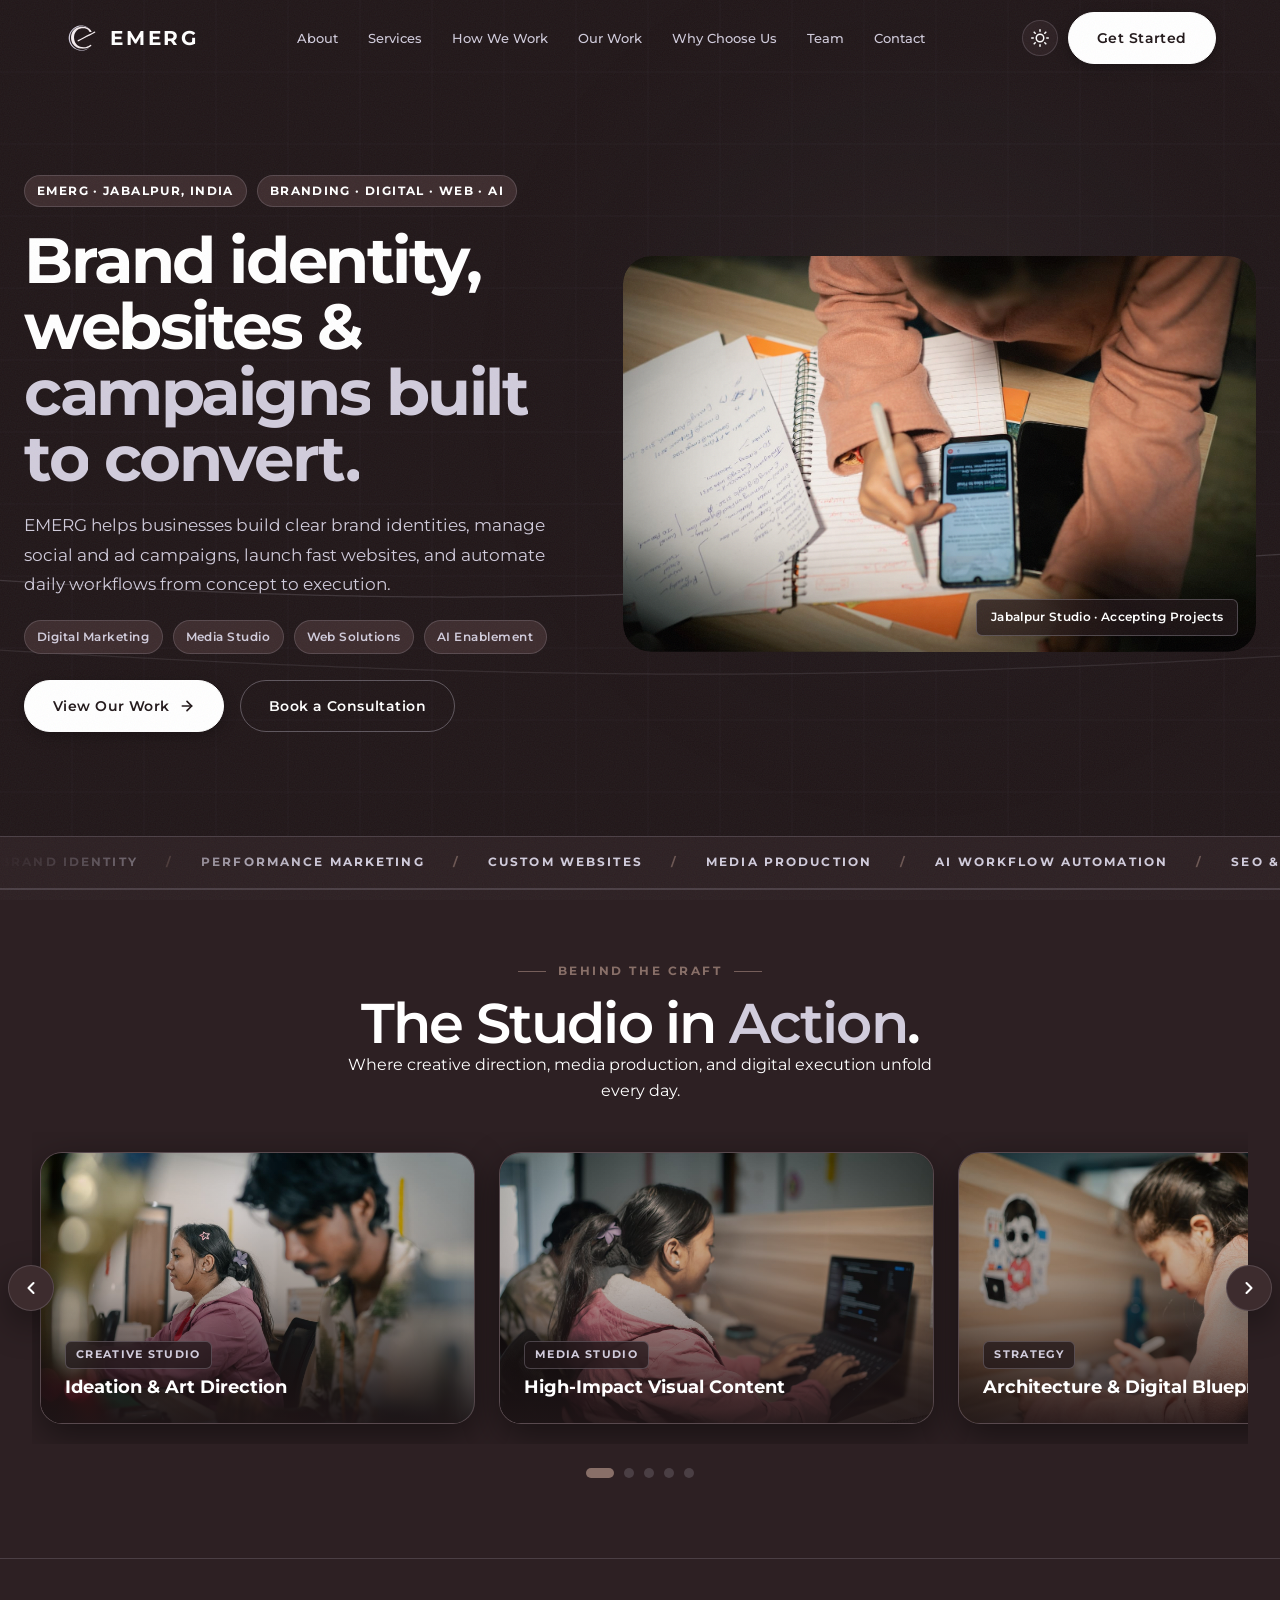
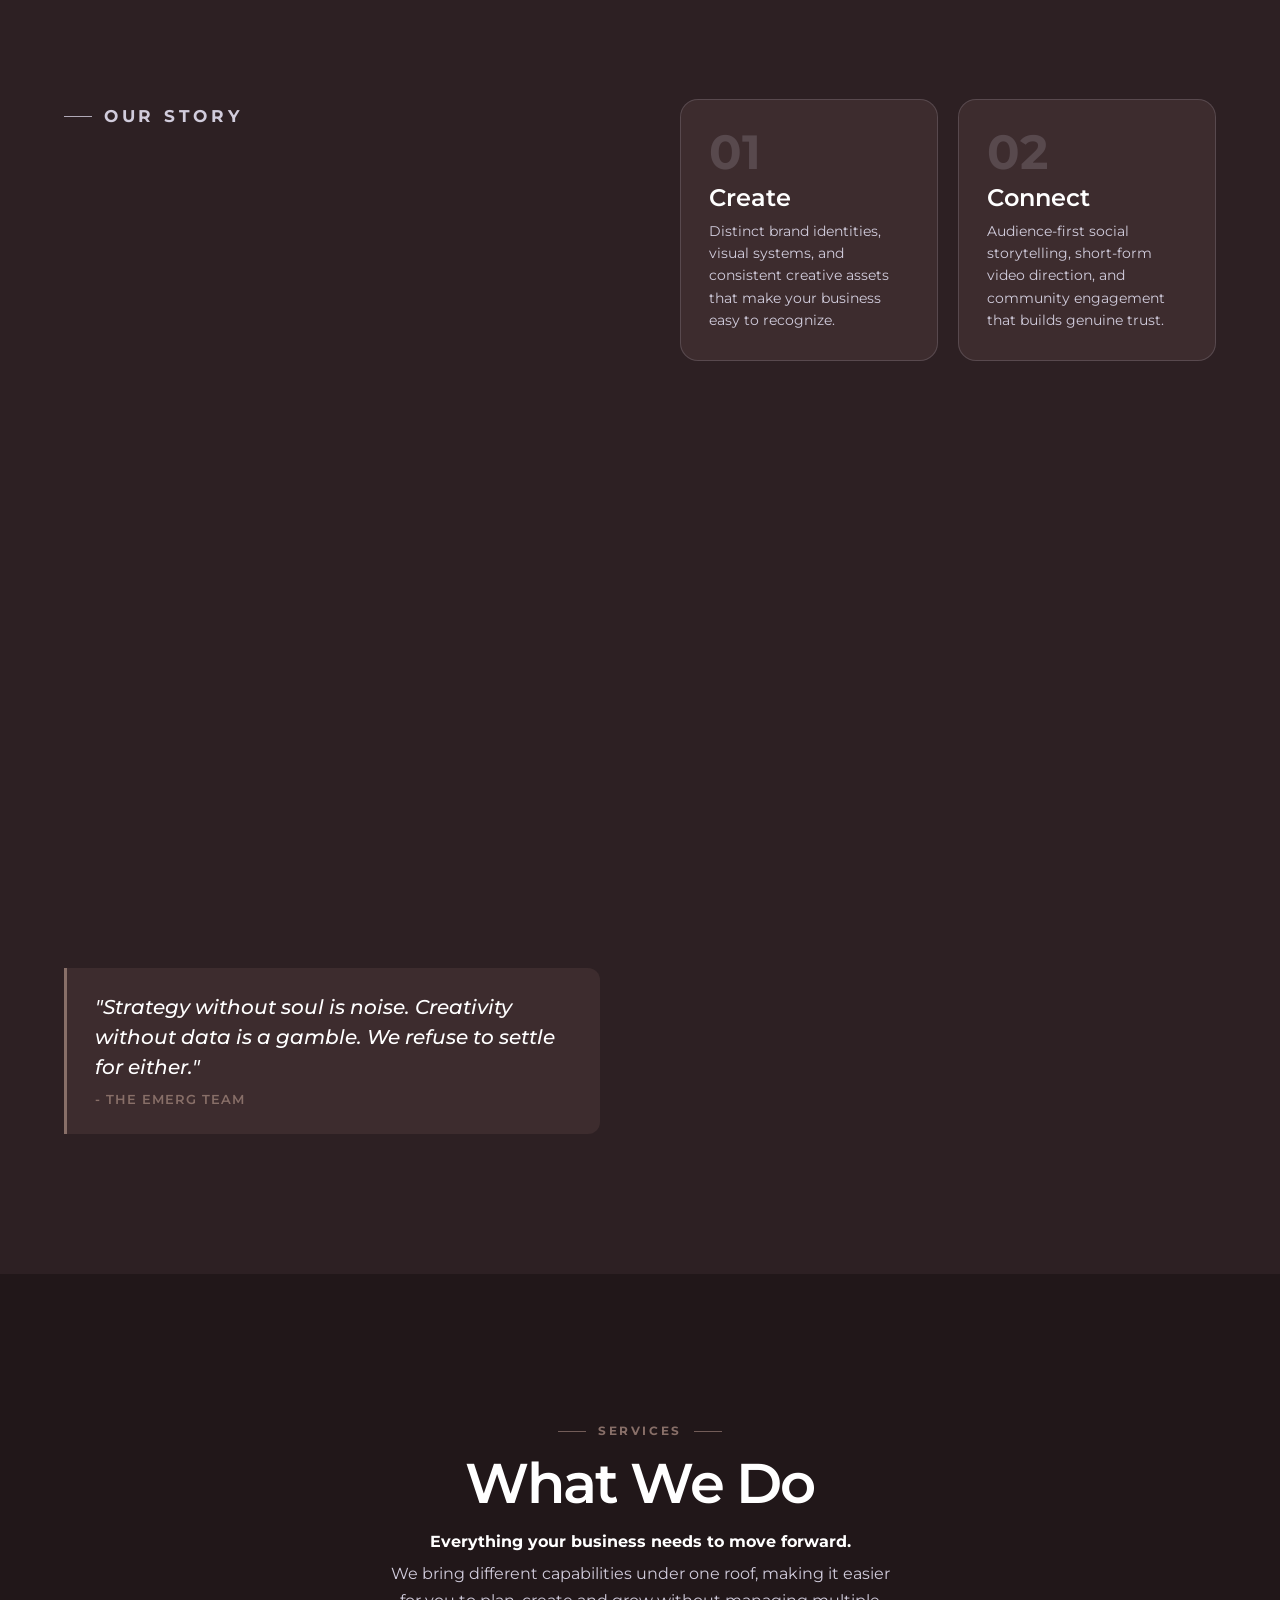
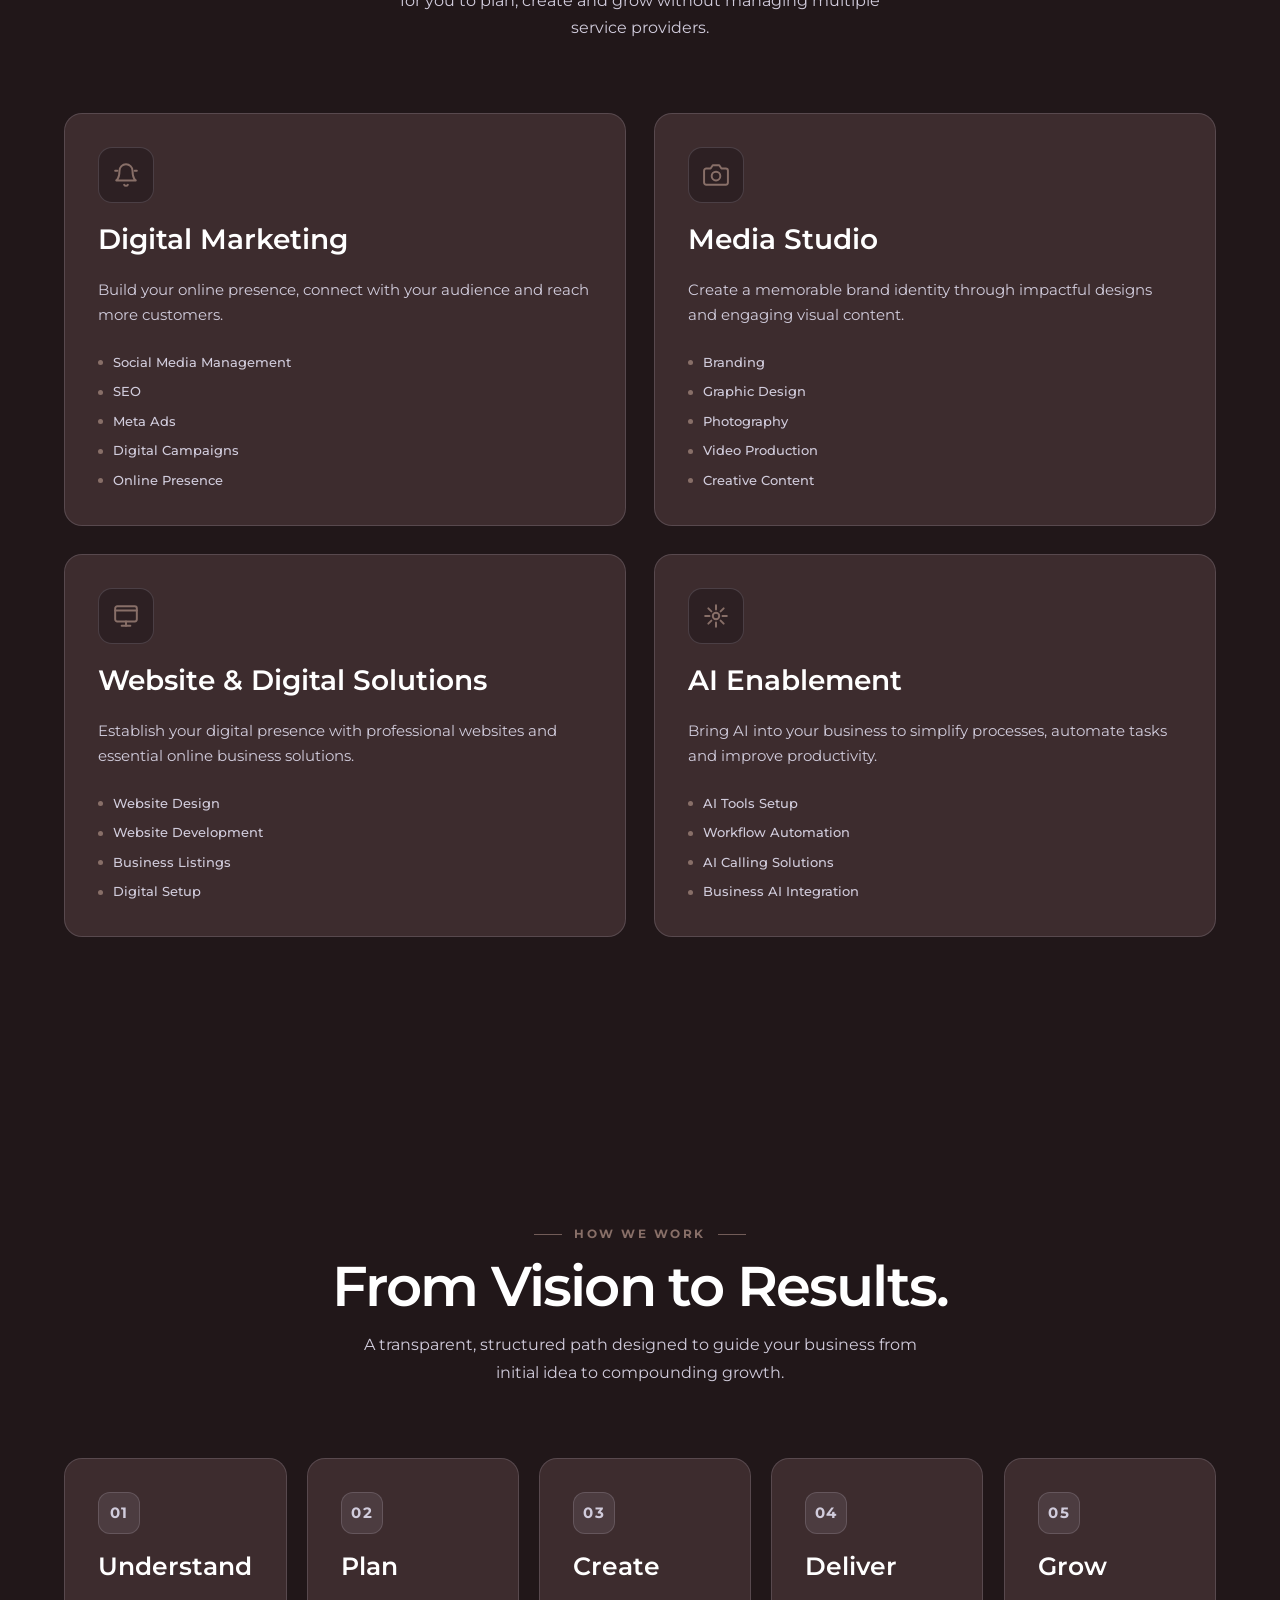
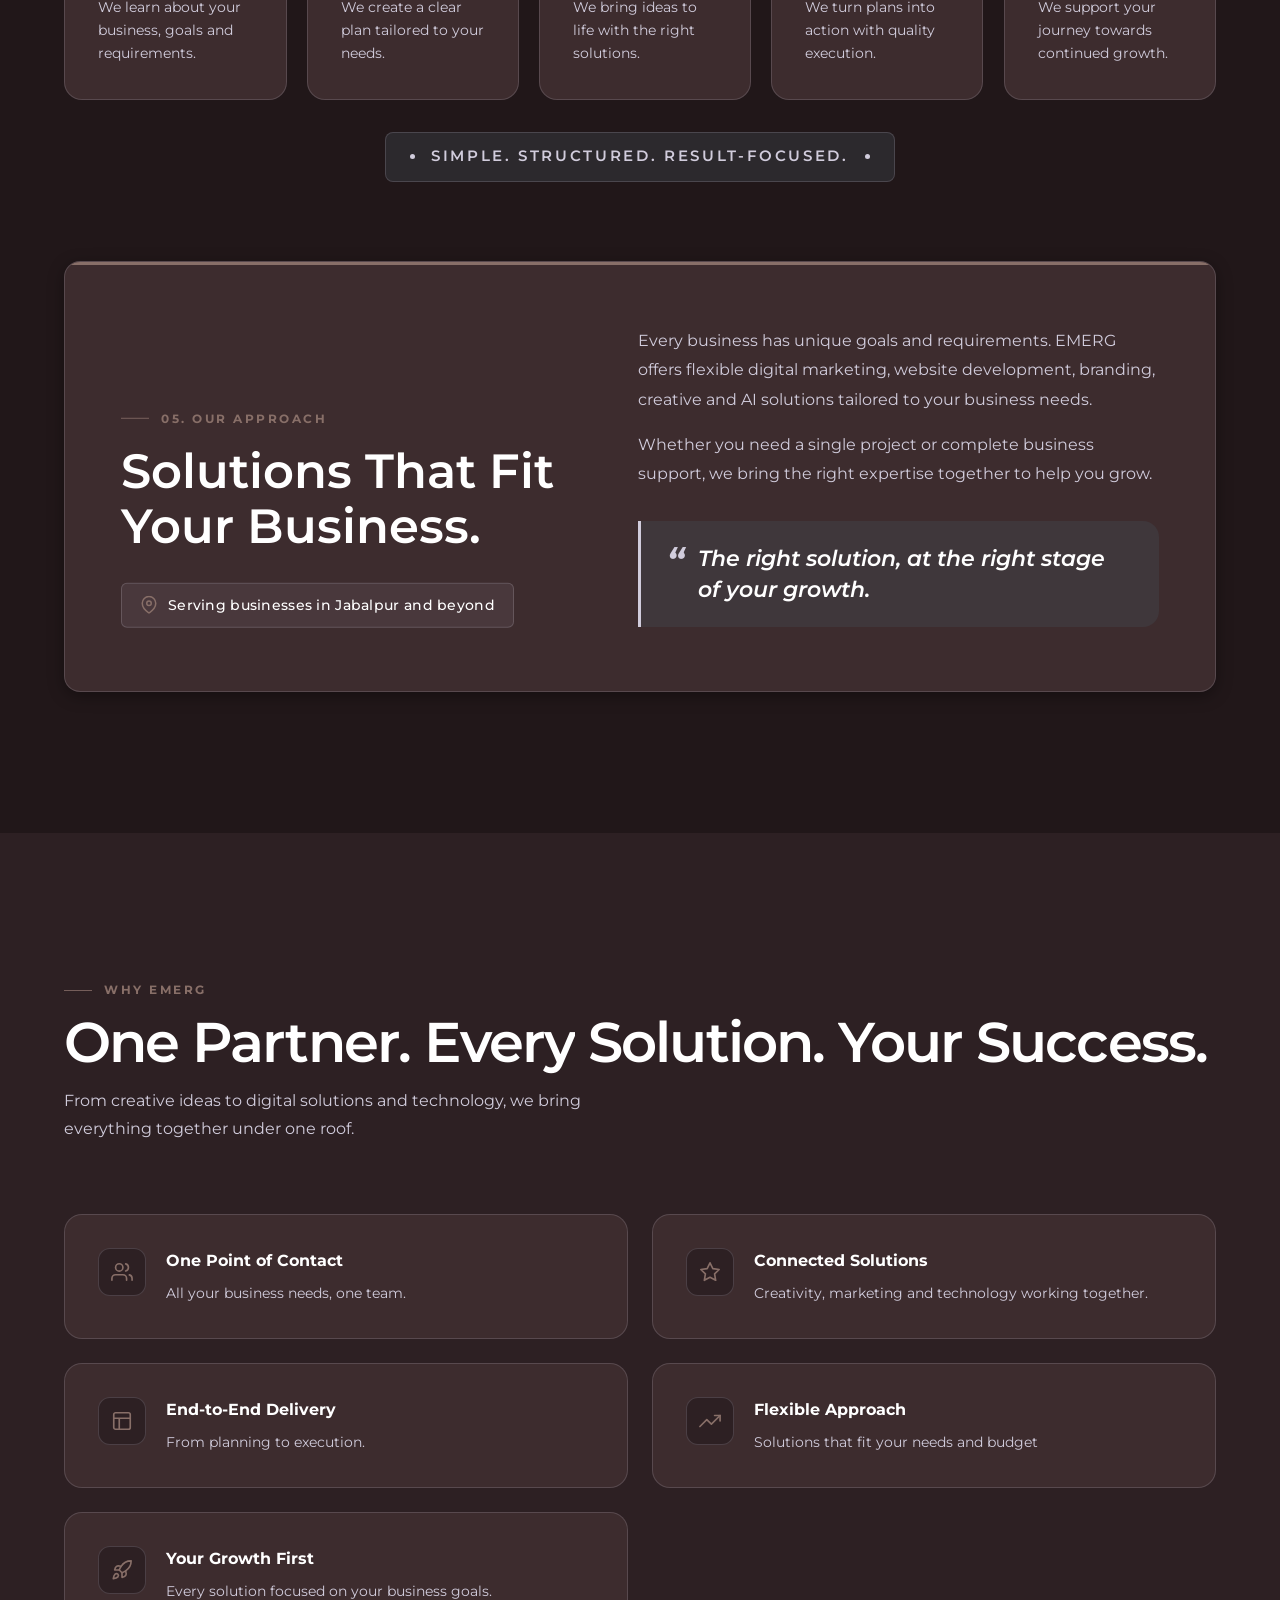
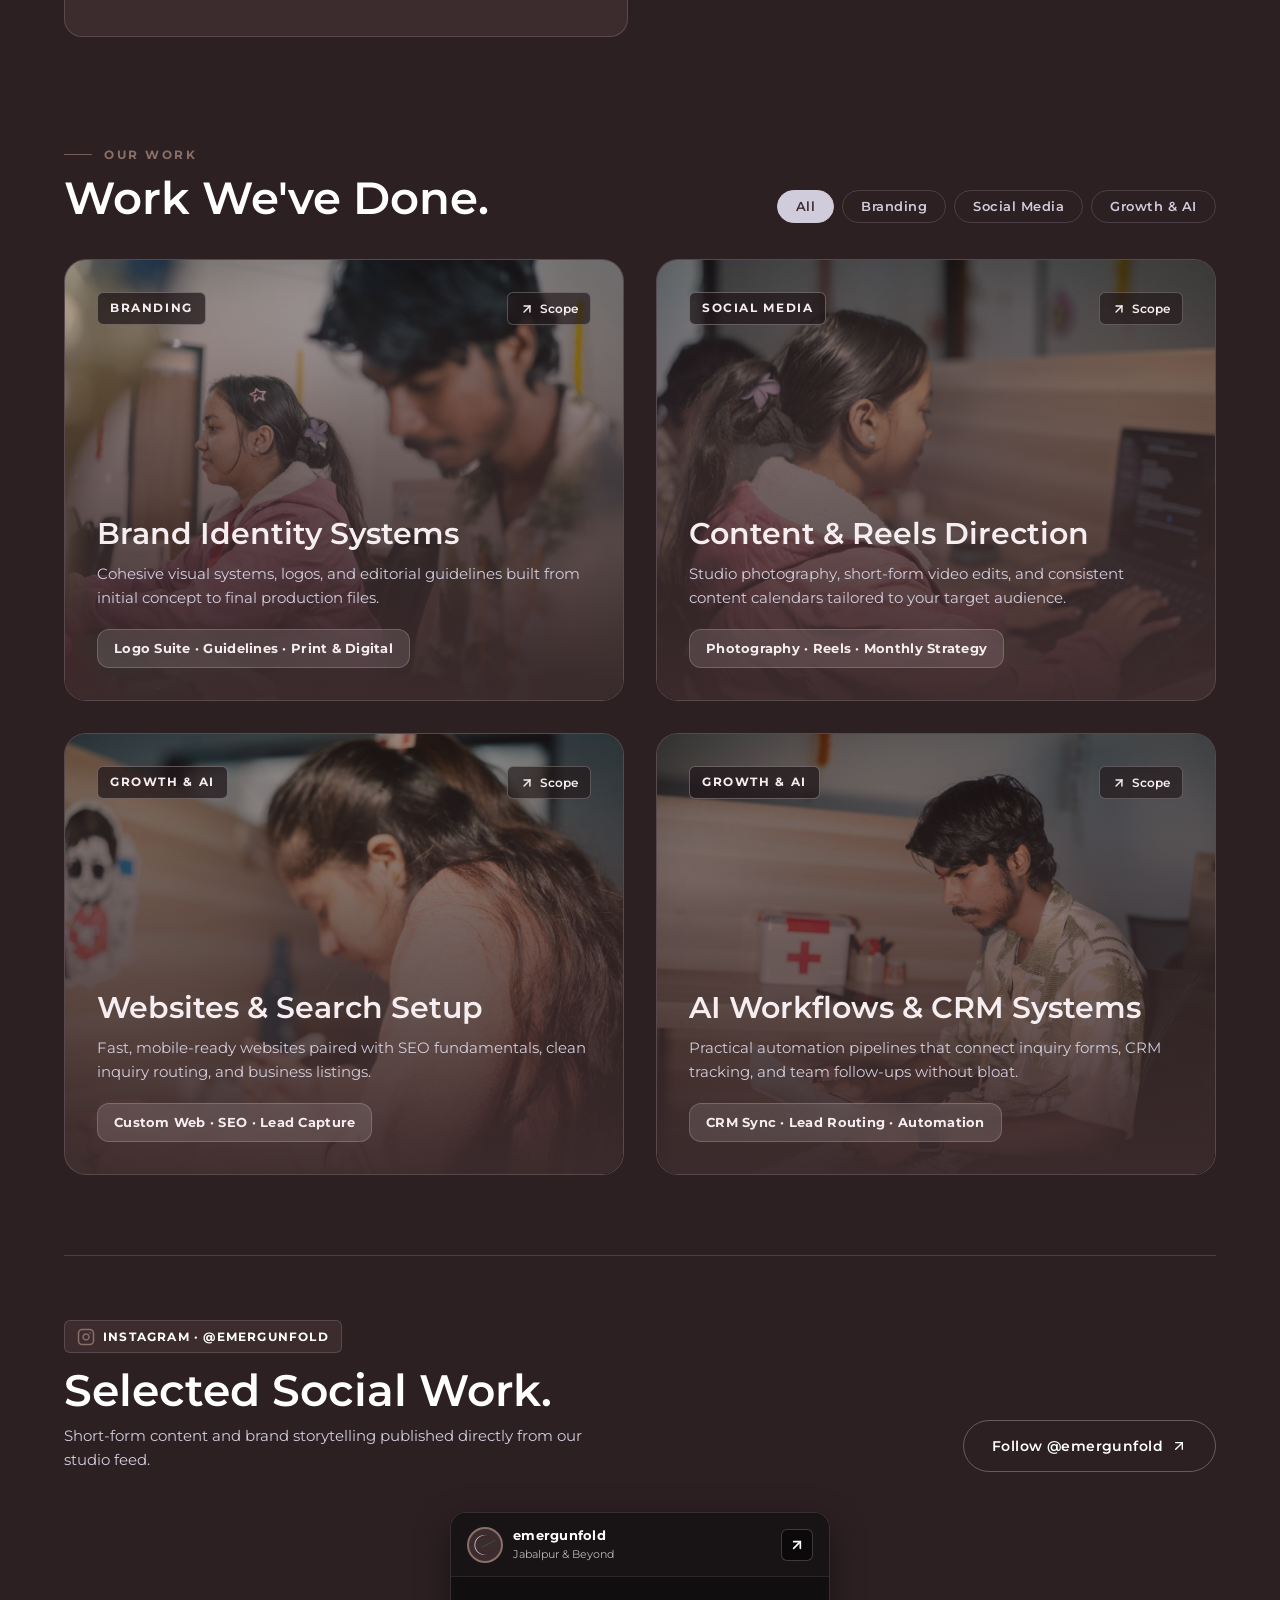
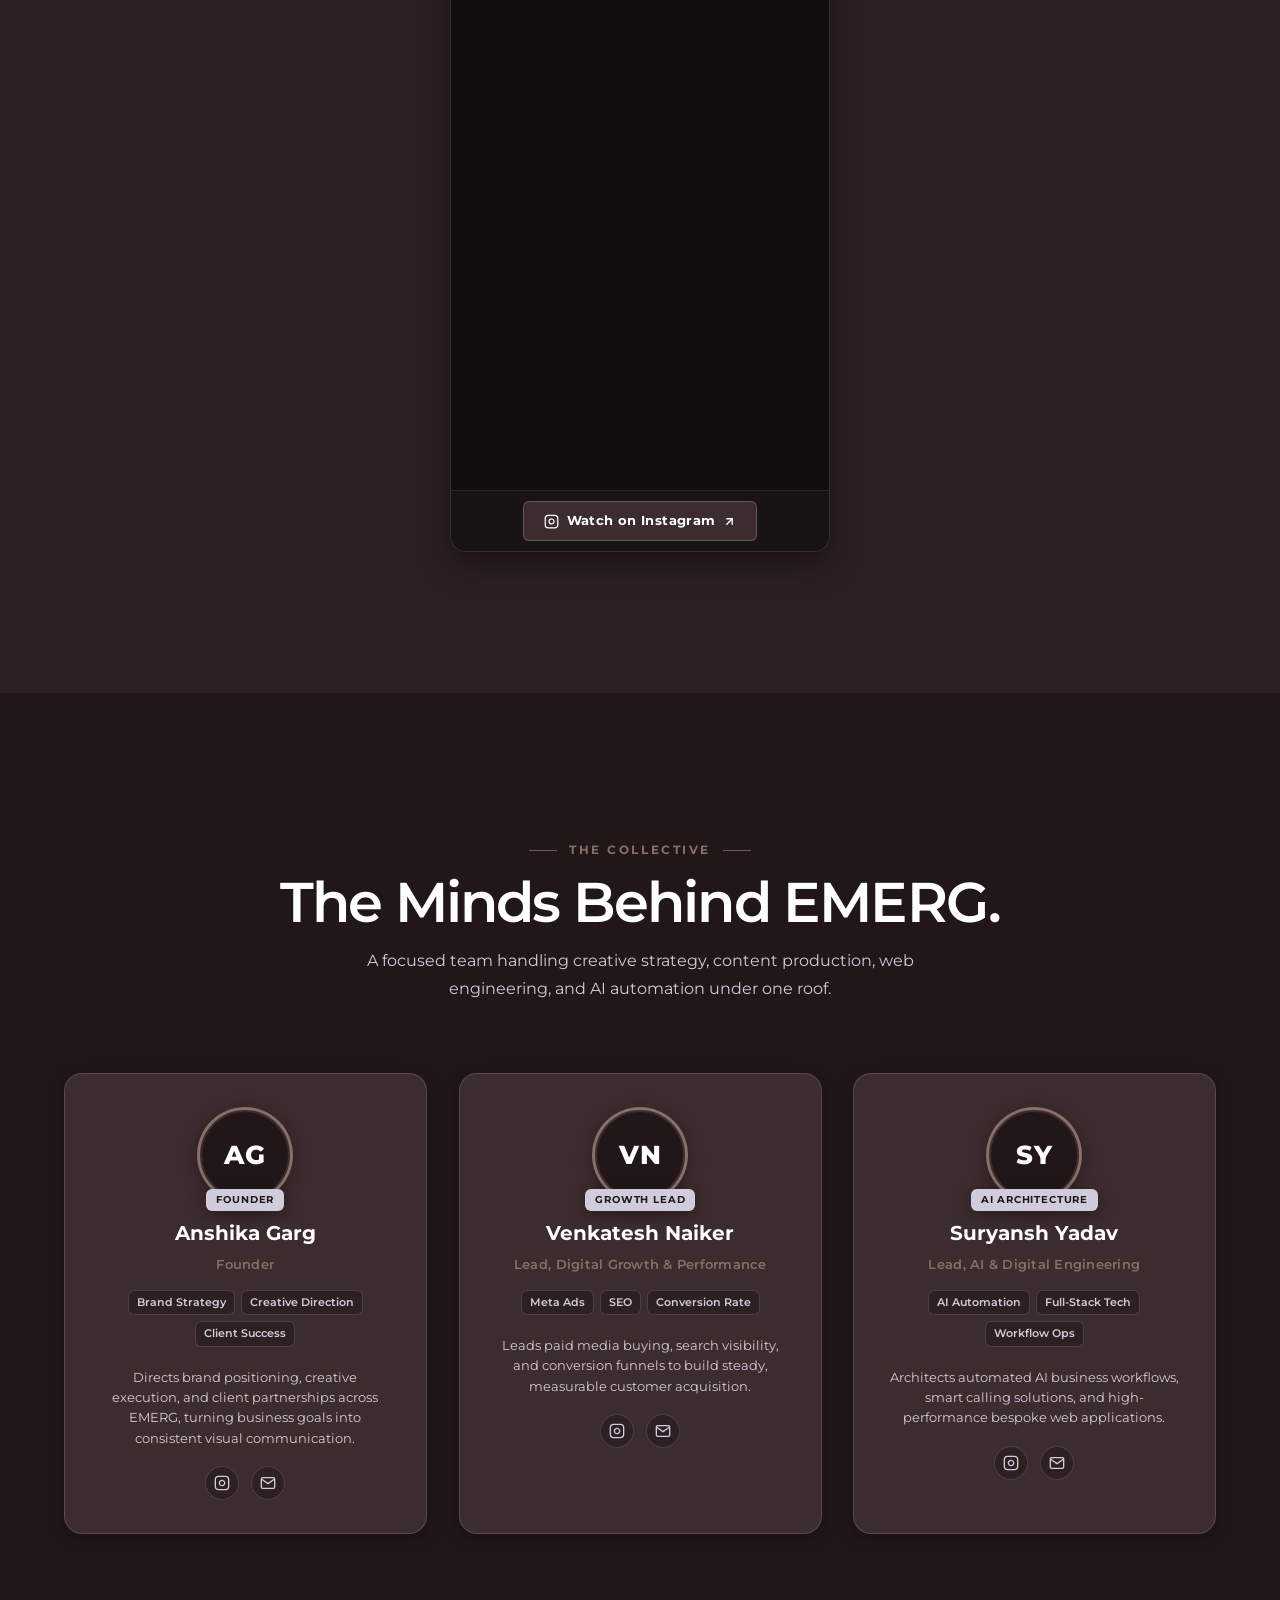
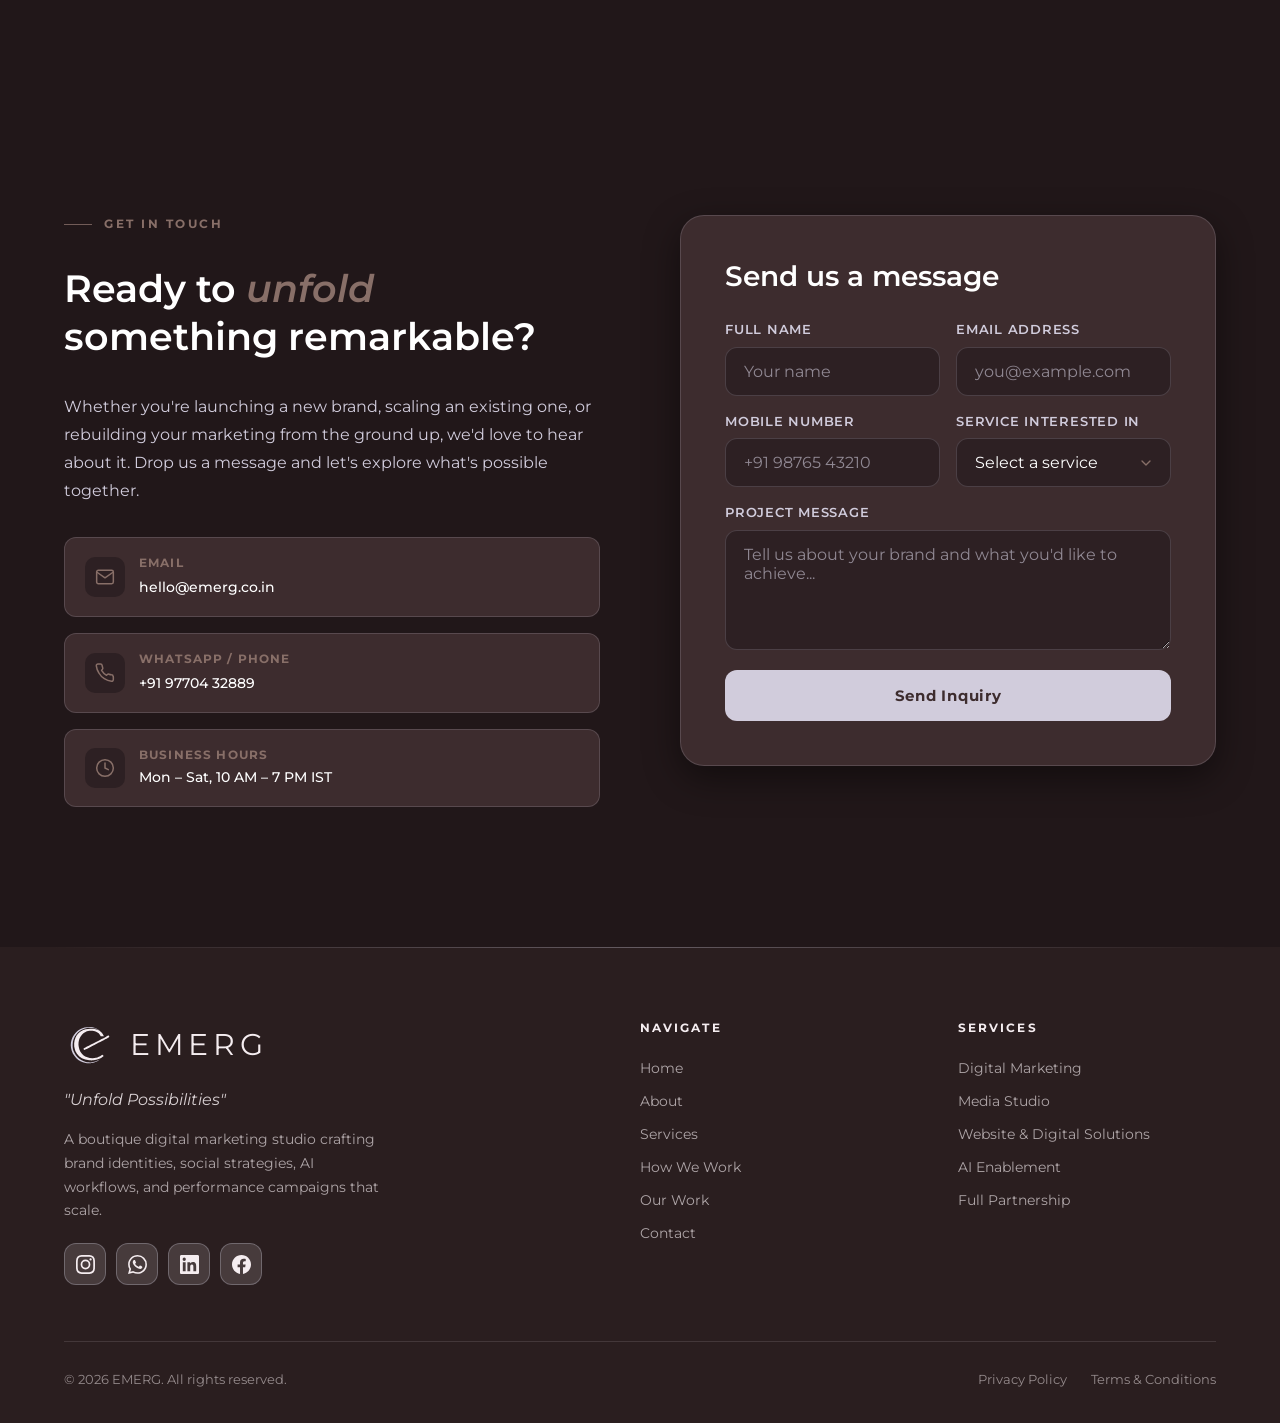
==== commit af32a116: "Fix cross-origin script errors: self-host Lenis, drop unused Instagram embed.js" ====
--- a/public/index.html
+++ b/public/index.html
@@ -1092,6 +1092,7 @@
                       class="reel-embed-frame"
                       src="https://www.instagram.com/reel/DT0mnnvkjWG/embed/"
                       title="EMERG Instagram Reel: Brand Identity Film"
+                      loading="lazy"
                       frameborder="0"
                       scrolling="no"
                       allowtransparency="true"
@@ -1767,8 +1768,7 @@
     </button>
 
     <!-- Instagram Official Embed Library -->
-    <script async src="https://www.instagram.com/embed.js"></script>
-    <script src="https://unpkg.com/lenis@1.1.13/dist/lenis.min.js"></script>
+    <script src="vendor/lenis.min.js"></script>
     <script src="script.js"></script>
     <script src="premium.js"></script>
   </body>
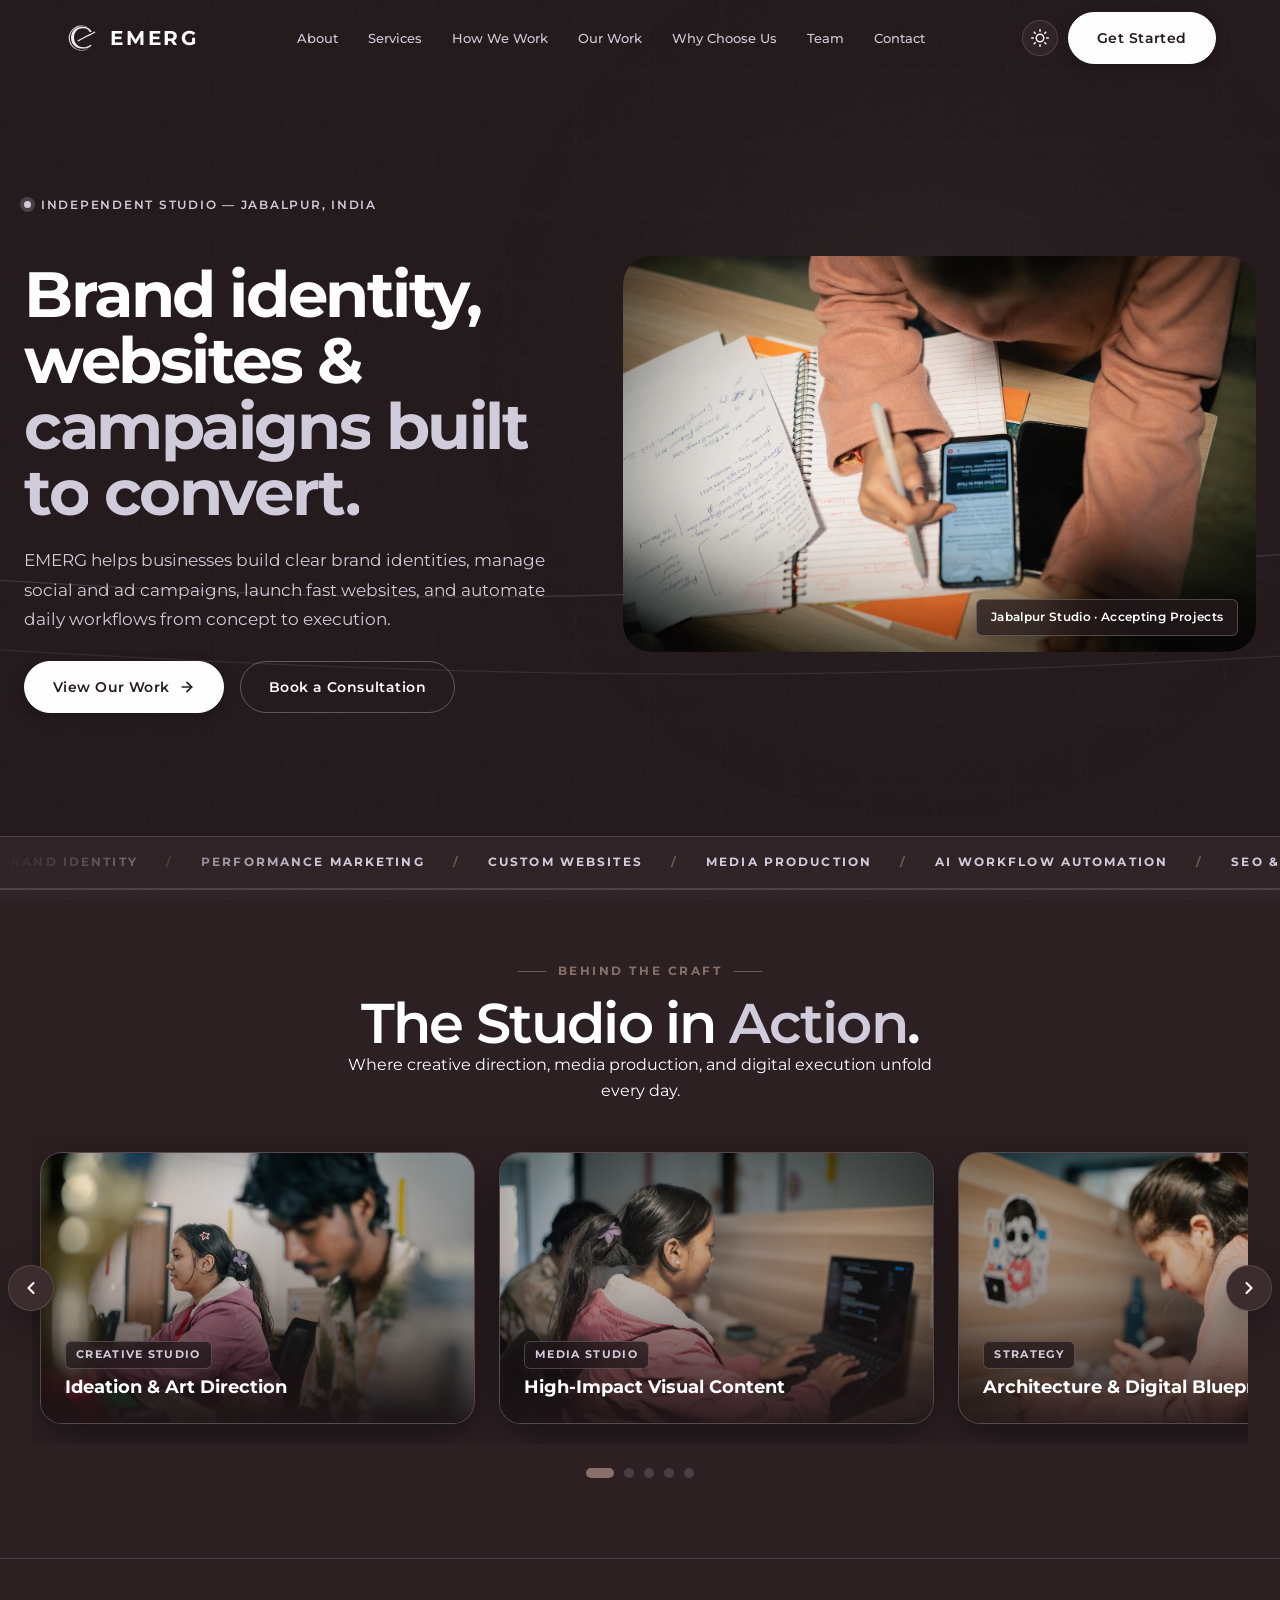
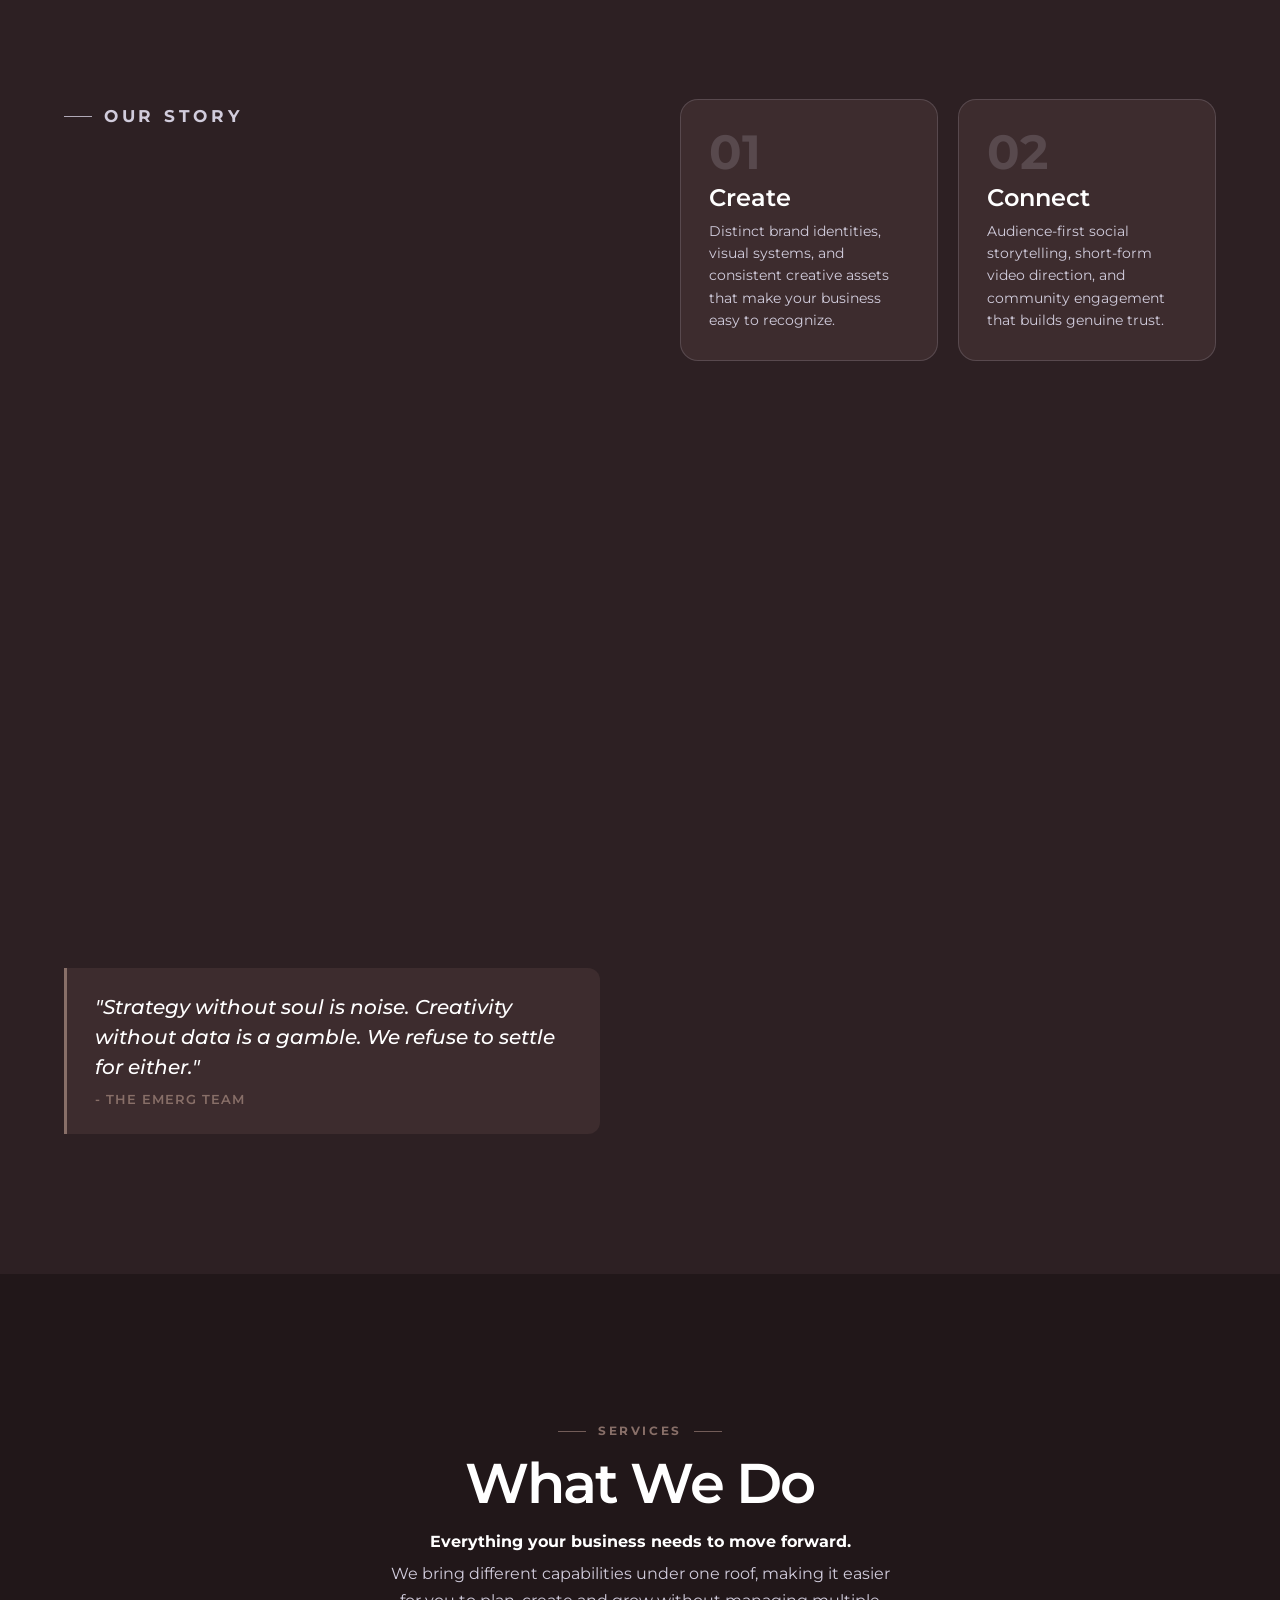
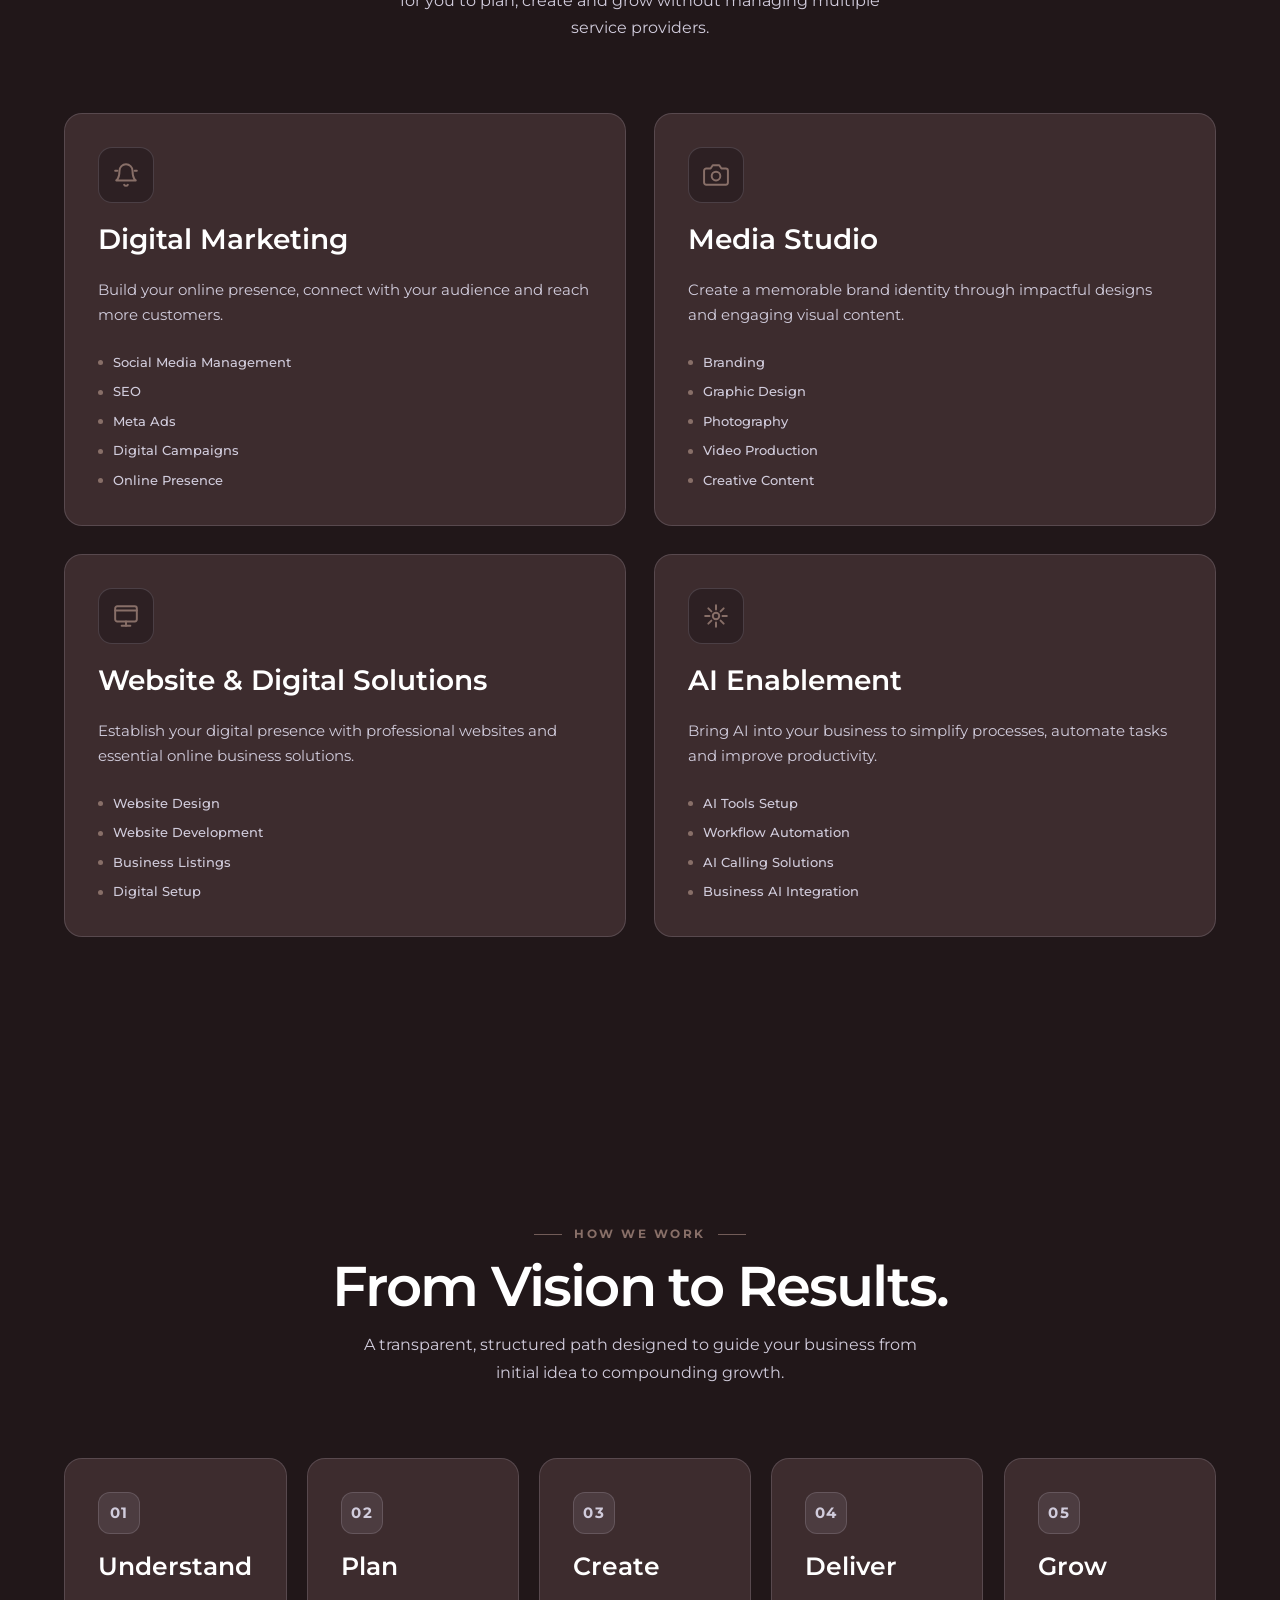
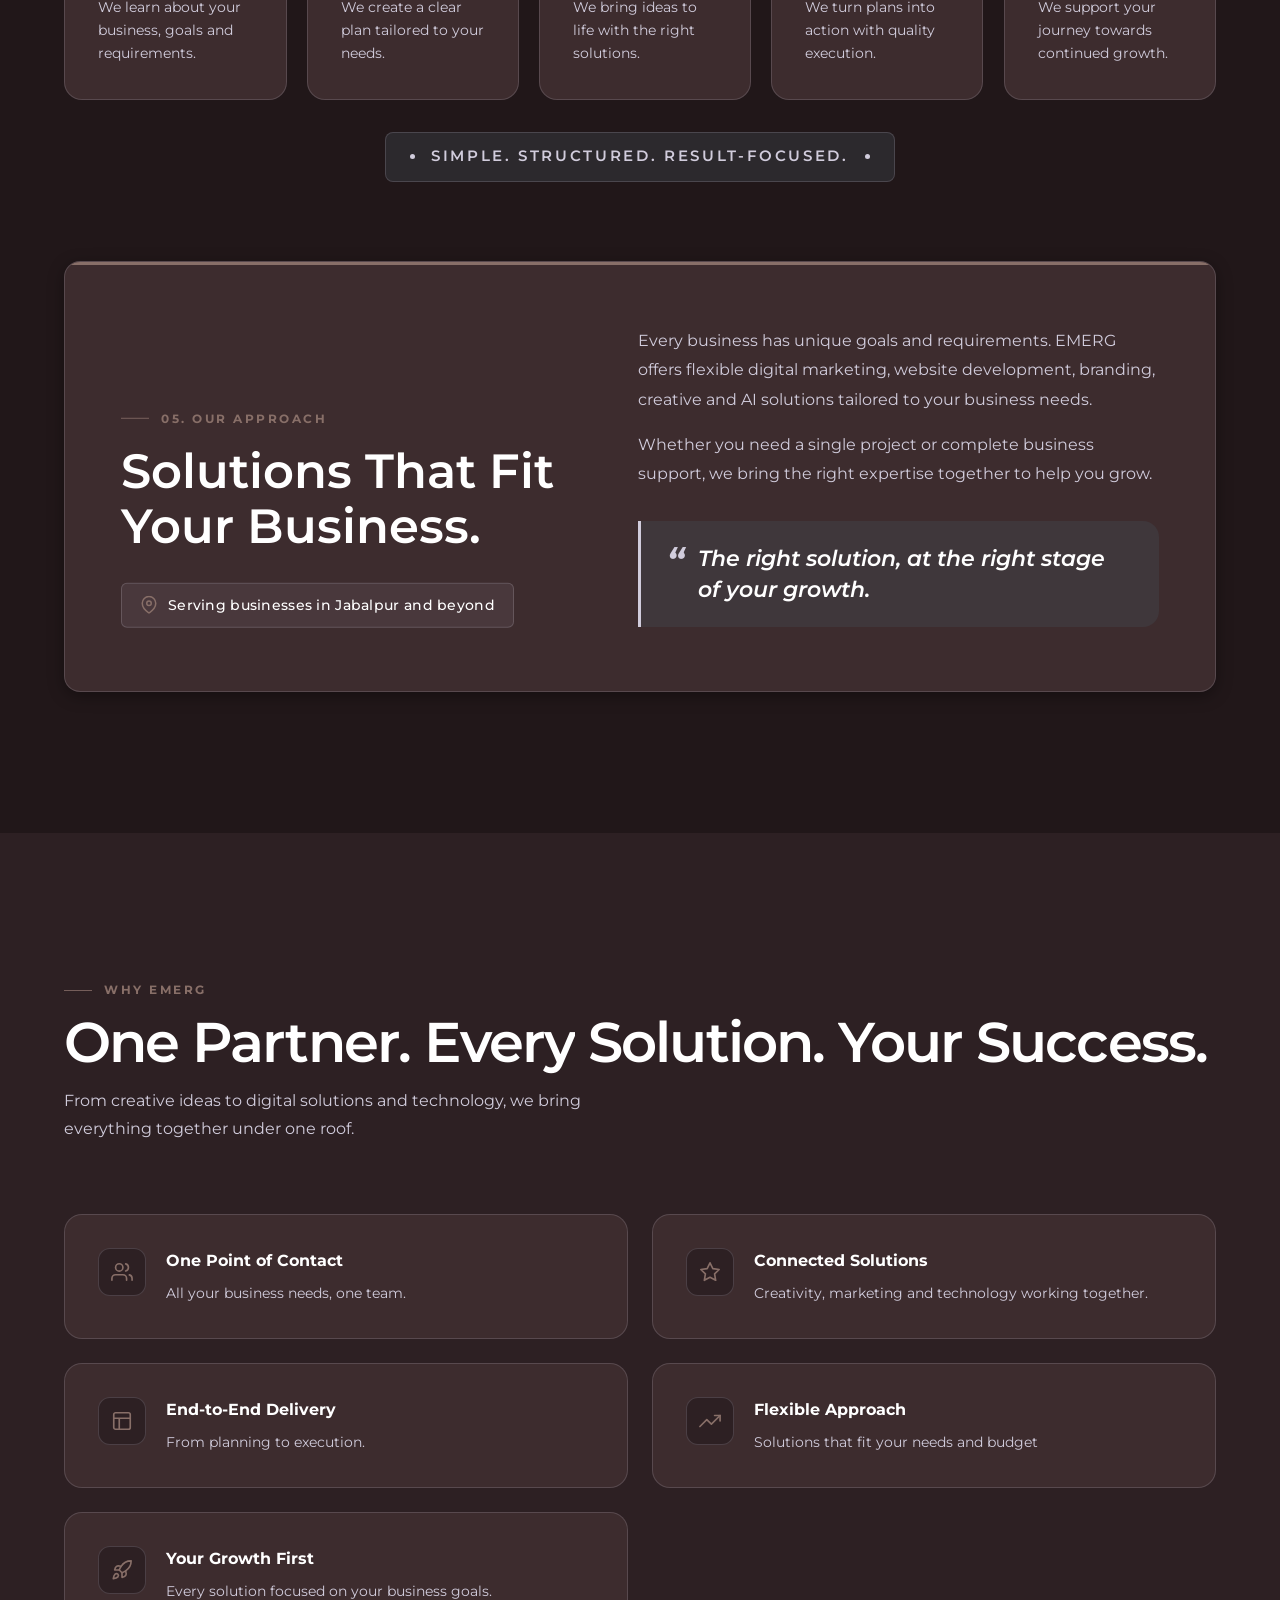
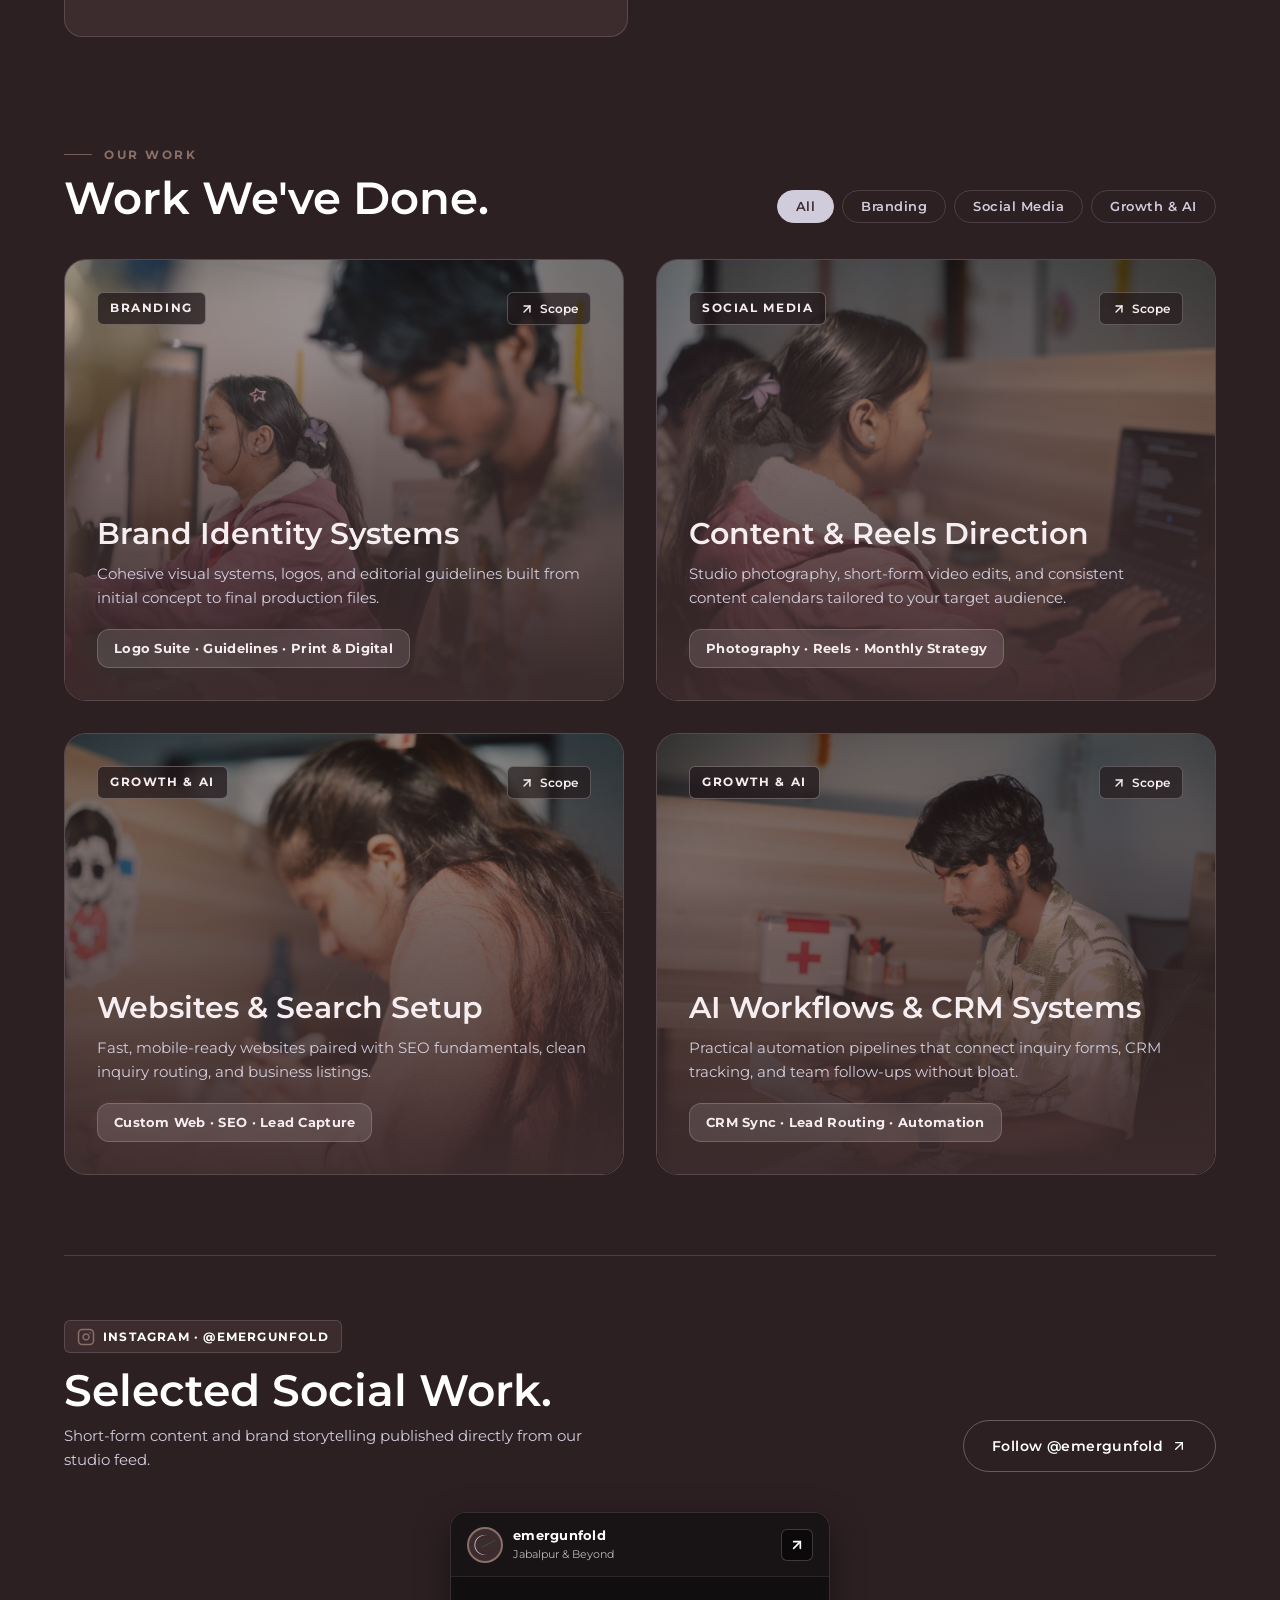
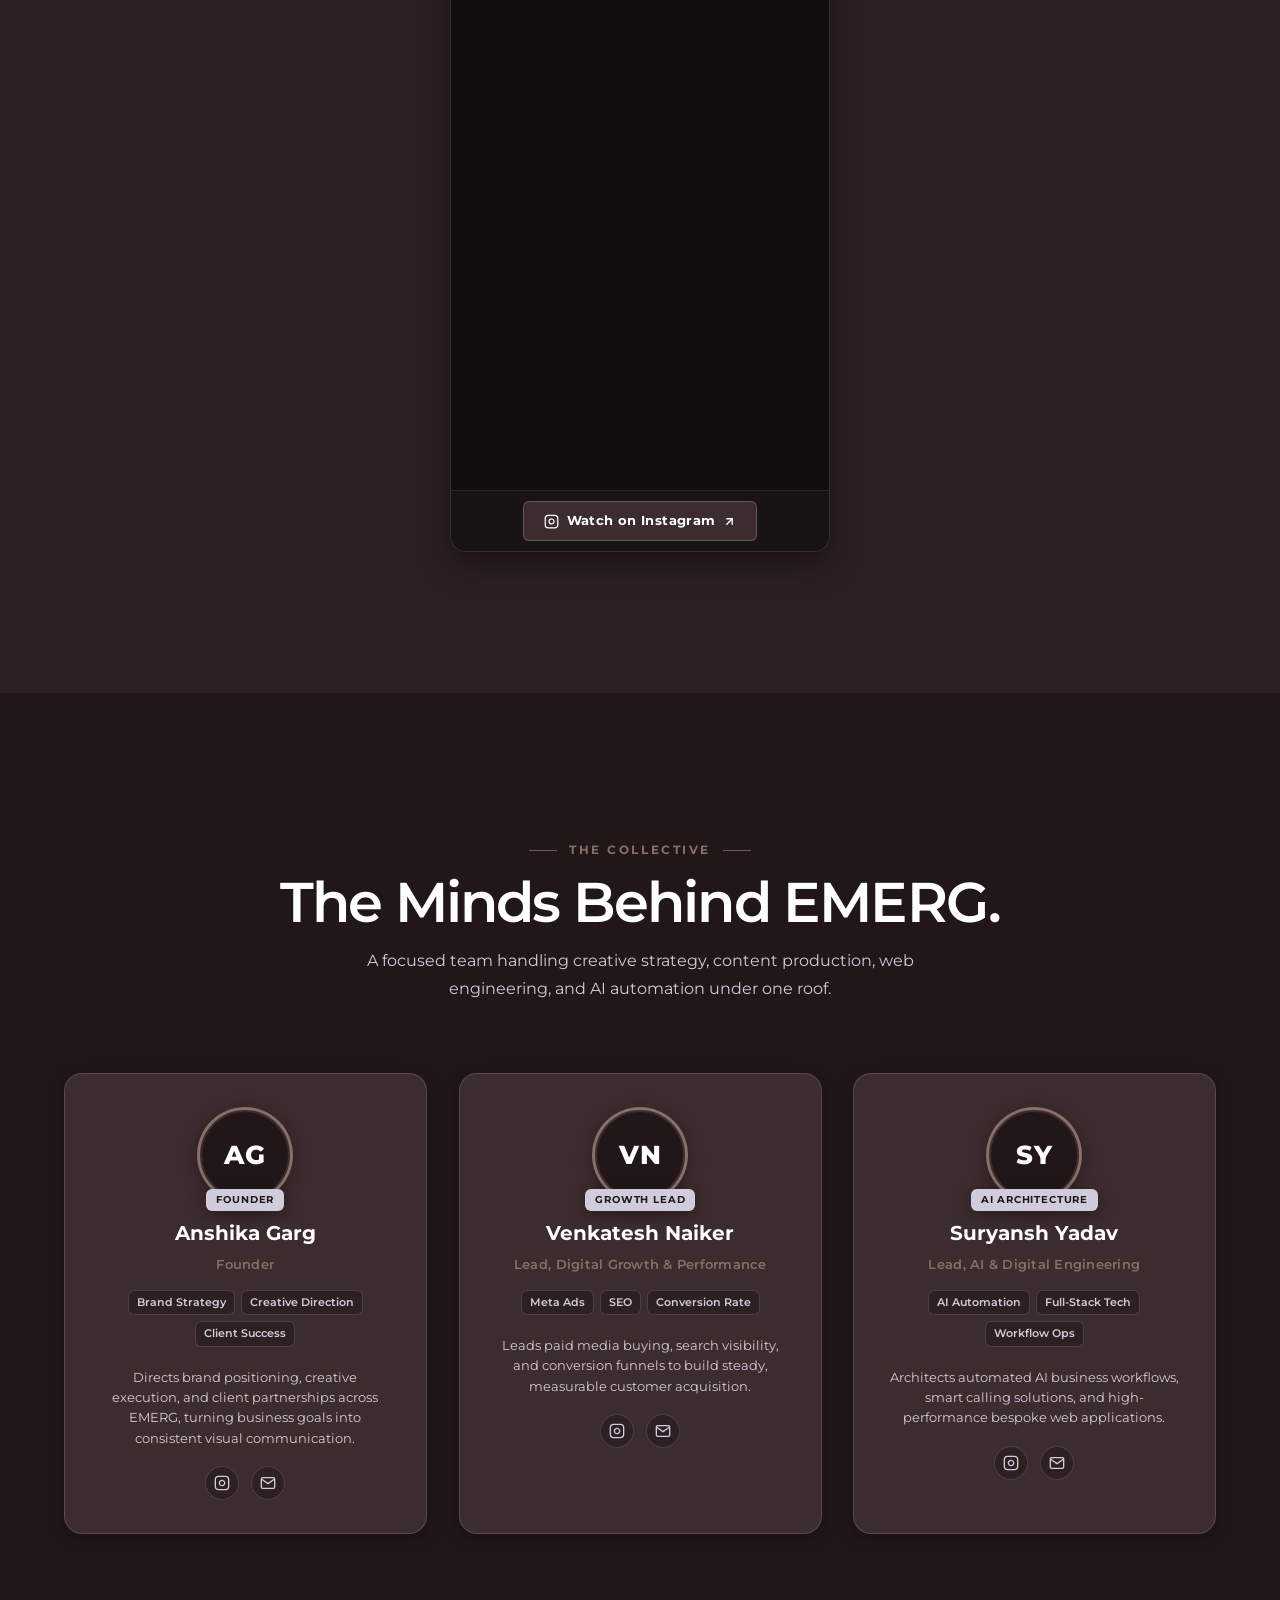
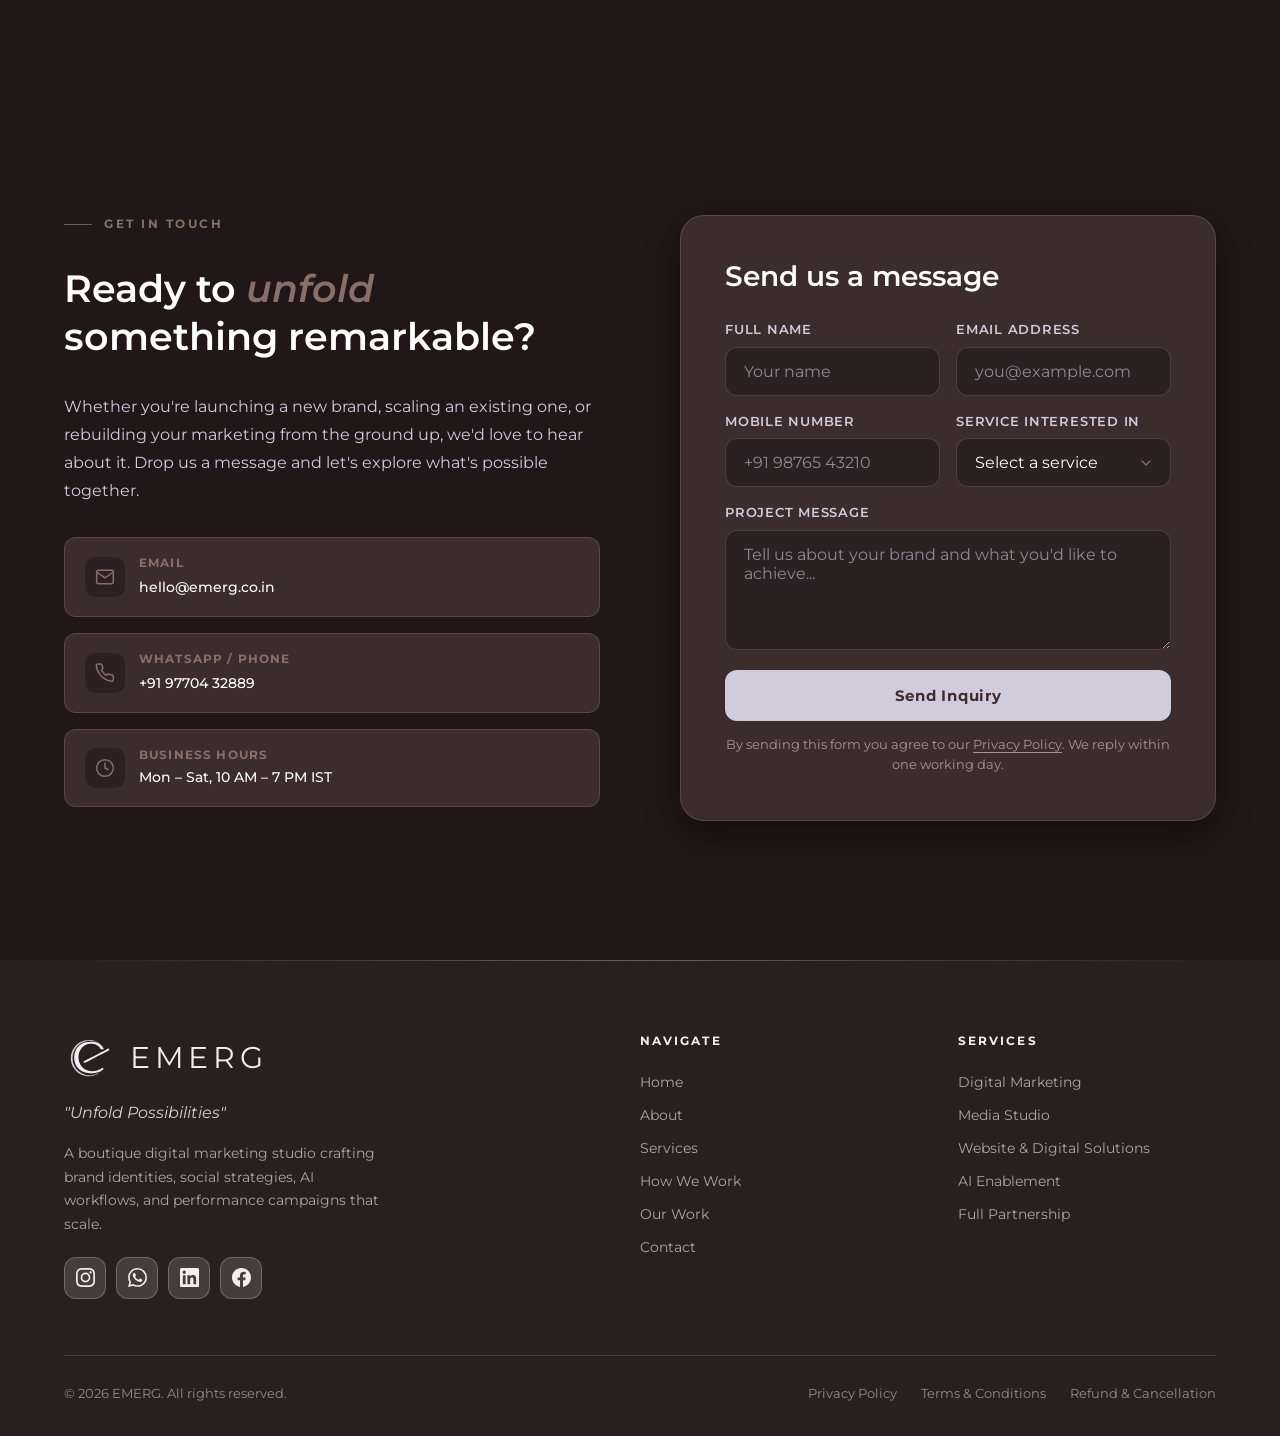
==== commit 7bedc6df: "Optimize mobile, add legal pages, SEO files and security headers" ====
--- a/public/index.html
+++ b/public/index.html
@@ -14,6 +14,47 @@
       content="Brand identity, digital marketing, websites, and practical AI automation built for measurable business growth."
     />
     <meta property="og:type" content="website" />
+    <meta property="og:url" content="https://emerg.co.in/" />
+    <meta property="og:site_name" content="EMERG" />
+    <meta property="og:locale" content="en_IN" />
+    <meta property="og:image" content="https://emerg.co.in/hero_section.jpg" />
+    <meta property="og:image:alt" content="EMERG studio workspace in Jabalpur" />
+    <meta name="twitter:card" content="summary_large_image" />
+    <meta name="twitter:title" content="EMERG: Digital Marketing, Web &amp; AI Studio" />
+    <meta name="twitter:description" content="Brand identity, digital marketing, websites, and practical AI automation from Jabalpur, India." />
+    <meta name="twitter:image" content="https://emerg.co.in/hero_section.jpg" />
+    <meta name="theme-color" content="#3D2C2E" />
+    <meta name="format-detection" content="telephone=no" />
+    <link rel="canonical" href="https://emerg.co.in/" />
+    <link rel="preload" as="image" href="./hero_section.jpg" fetchpriority="high" />
+    <script type="application/ld+json">
+      {
+        "@context": "https://schema.org",
+        "@type": "ProfessionalService",
+        "name": "EMERG",
+        "slogan": "Unfold Possibilities",
+        "url": "https://emerg.co.in/",
+        "logo": "https://emerg.co.in/assets/logo.png",
+        "image": "https://emerg.co.in/hero_section.jpg",
+        "email": "hello@emerg.co.in",
+        "telephone": "+91-97704-32889",
+        "priceRange": "₹₹",
+        "address": {
+          "@type": "PostalAddress",
+          "addressLocality": "Jabalpur",
+          "addressRegion": "Madhya Pradesh",
+          "addressCountry": "IN"
+        },
+        "areaServed": "IN",
+        "openingHoursSpecification": {
+          "@type": "OpeningHoursSpecification",
+          "dayOfWeek": ["Monday", "Tuesday", "Wednesday", "Thursday", "Friday", "Saturday"],
+          "opens": "10:00",
+          "closes": "19:00"
+        },
+        "knowsAbout": ["Digital Marketing", "Branding", "Website Development", "SEO", "AI Automation"]
+      }
+    </script>
     <link rel="icon" href="favicon.ico" sizes="any" />
     <link rel="icon" href="assets/favicon.svg" type="image/svg+xml" />
     <link rel="icon" type="image/png" sizes="32x32" href="assets/favicon-32.png" />
@@ -193,14 +234,10 @@
           <div class="hero-layout">
             <!-- Left: Content -->
             <div class="hero-content">
-              <div class="hero-eyebrow reveal">
-                <span class="eyebrow-pill">
-                  EMERG · Jabalpur, India
-                </span>
-                <span class="eyebrow-pill">
-                  Branding · Digital · Web · AI
-                </span>
-              </div>
+              <p class="hero-kicker reveal">
+                <span class="hero-kicker-dot" aria-hidden="true"></span>
+                Independent studio &mdash; Jabalpur, India
+              </p>
 
               <h1 class="hero-headline reveal reveal-delay-1" id="hero-heading">
                 Brand identity, websites &amp;<br />
@@ -210,13 +247,6 @@
               <p class="hero-subheadline reveal reveal-delay-2">
                 EMERG helps businesses build clear brand identities, manage social and ad campaigns, launch fast websites, and automate daily workflows from concept to execution.
               </p>
-
-              <div class="hero-pillars reveal reveal-delay-2">
-                <span class="hero-pillar-tag">Digital Marketing</span>
-                <span class="hero-pillar-tag">Media Studio</span>
-                <span class="hero-pillar-tag">Web Solutions</span>
-                <span class="hero-pillar-tag">AI Enablement</span>
-              </div>
 
               <div class="hero-ctas reveal reveal-delay-3">
                 <a href="#work" class="btn btn-primary" id="hero-cta-work">
@@ -1557,9 +1587,19 @@
                   </a></span>
                 </div>
 
+                <div class="form-honeypot" aria-hidden="true">
+                  <label for="hp-field">Leave this field empty</label>
+                  <input type="text" id="hp-field" name="_honey" tabindex="-1" autocomplete="off" />
+                </div>
+
                 <button type="submit" class="form-submit" id="formSubmitBtn">
                   Send Inquiry
                 </button>
+
+                <p class="form-consent">
+                  By sending this form you agree to our
+                  <a href="privacy-policy.html">Privacy Policy</a>. We reply within one working day.
+                </p>
 
               </form>
             </div>
@@ -1710,6 +1750,7 @@
           <nav class="footer-legal" aria-label="Legal links">
             <a href="privacy-policy.html">Privacy Policy</a>
             <a href="terms-and-conditions.html">Terms &amp; Conditions</a>
+            <a href="refund-policy.html">Refund &amp; Cancellation</a>
           </nav>
         </div>
       </div>
--- a/public/premium.css
+++ b/public/premium.css
@@ -314,9 +314,71 @@
 
 .scroll-to-top { transition: opacity 0.5s var(--ease-out-expo), transform 0.5s var(--ease-out-expo), background-color 0.3s ease; }
 
+/* ---------- Hero kicker (replaces stacked pills) ---------- */
+.hero-kicker {
+  display: inline-flex;
+  align-items: center;
+  gap: 10px;
+  margin: 0 0 28px;
+  font-size: 0.78rem;
+  font-weight: 600;
+  letter-spacing: 0.14em;
+  text-transform: uppercase;
+  color: var(--text-secondary);
+}
+.hero-kicker-dot {
+  width: 7px;
+  height: 7px;
+  border-radius: 50%;
+  background: var(--accent-primary);
+  box-shadow: 0 0 0 4px color-mix(in srgb, var(--accent-primary) 22%, transparent);
+  animation: kicker-pulse 2.4s ease-in-out infinite;
+}
+@keyframes kicker-pulse {
+  50% { box-shadow: 0 0 0 7px color-mix(in srgb, var(--accent-primary) 0%, transparent); }
+}
+
+/* ---------- Form details ---------- */
+.form-honeypot {
+  position: absolute !important;
+  left: -9999px;
+  width: 1px;
+  height: 1px;
+  overflow: hidden;
+}
+.form-consent {
+  margin-top: 14px;
+  font-size: 0.8rem;
+  line-height: 1.6;
+  color: var(--text-muted, var(--text-secondary));
+  text-align: center;
+}
+.form-consent a { color: inherit; text-decoration: underline; text-underline-offset: 3px; }
+
+/* ---------- Accessibility & focus ---------- */
+:focus-visible {
+  outline: 2px solid var(--accent-primary);
+  outline-offset: 3px;
+}
+img { max-width: 100%; height: auto; }
+
 /* ---------- Mobile ---------- */
 @media (max-width: 768px) {
   #hero { padding-top: 112px; }
+  .hero-content { text-align: left; align-items: flex-start; }
+  .hero-headline { font-size: clamp(2.25rem, 10.5vw, 3rem); }
+  .hero-subheadline { margin-left: 0; margin-right: 0; font-size: 1rem; }
+  .hero-ctas { flex-direction: column; align-items: stretch; width: 100%; gap: 12px; }
+  .hero-ctas .btn { width: 100%; justify-content: center; min-height: 52px; }
+  .hero-kicker { margin-bottom: 20px; font-size: 0.72rem; }
+  .section-title { font-size: clamp(1.9rem, 8.4vw, 2.5rem); }
+  .section-pad { padding: 72px 0; }
+  .nav-link, .footer-legal a, .footer-links a, .filter-btn { min-height: 44px; display: inline-flex; align-items: center; }
+  .form-group input,
+  .form-group select,
+  .form-group textarea { font-size: 16px; }
+  .footer-legal { flex-wrap: wrap; gap: 4px 18px; }
+  .scroll-to-top { bottom: calc(20px + env(safe-area-inset-bottom)); }
   .nav-inner { height: 64px; }
   #navbar.scrolled .nav-inner { height: 58px; }
   .reveal { filter: none; transform: translate3d(0, 24px, 0); }
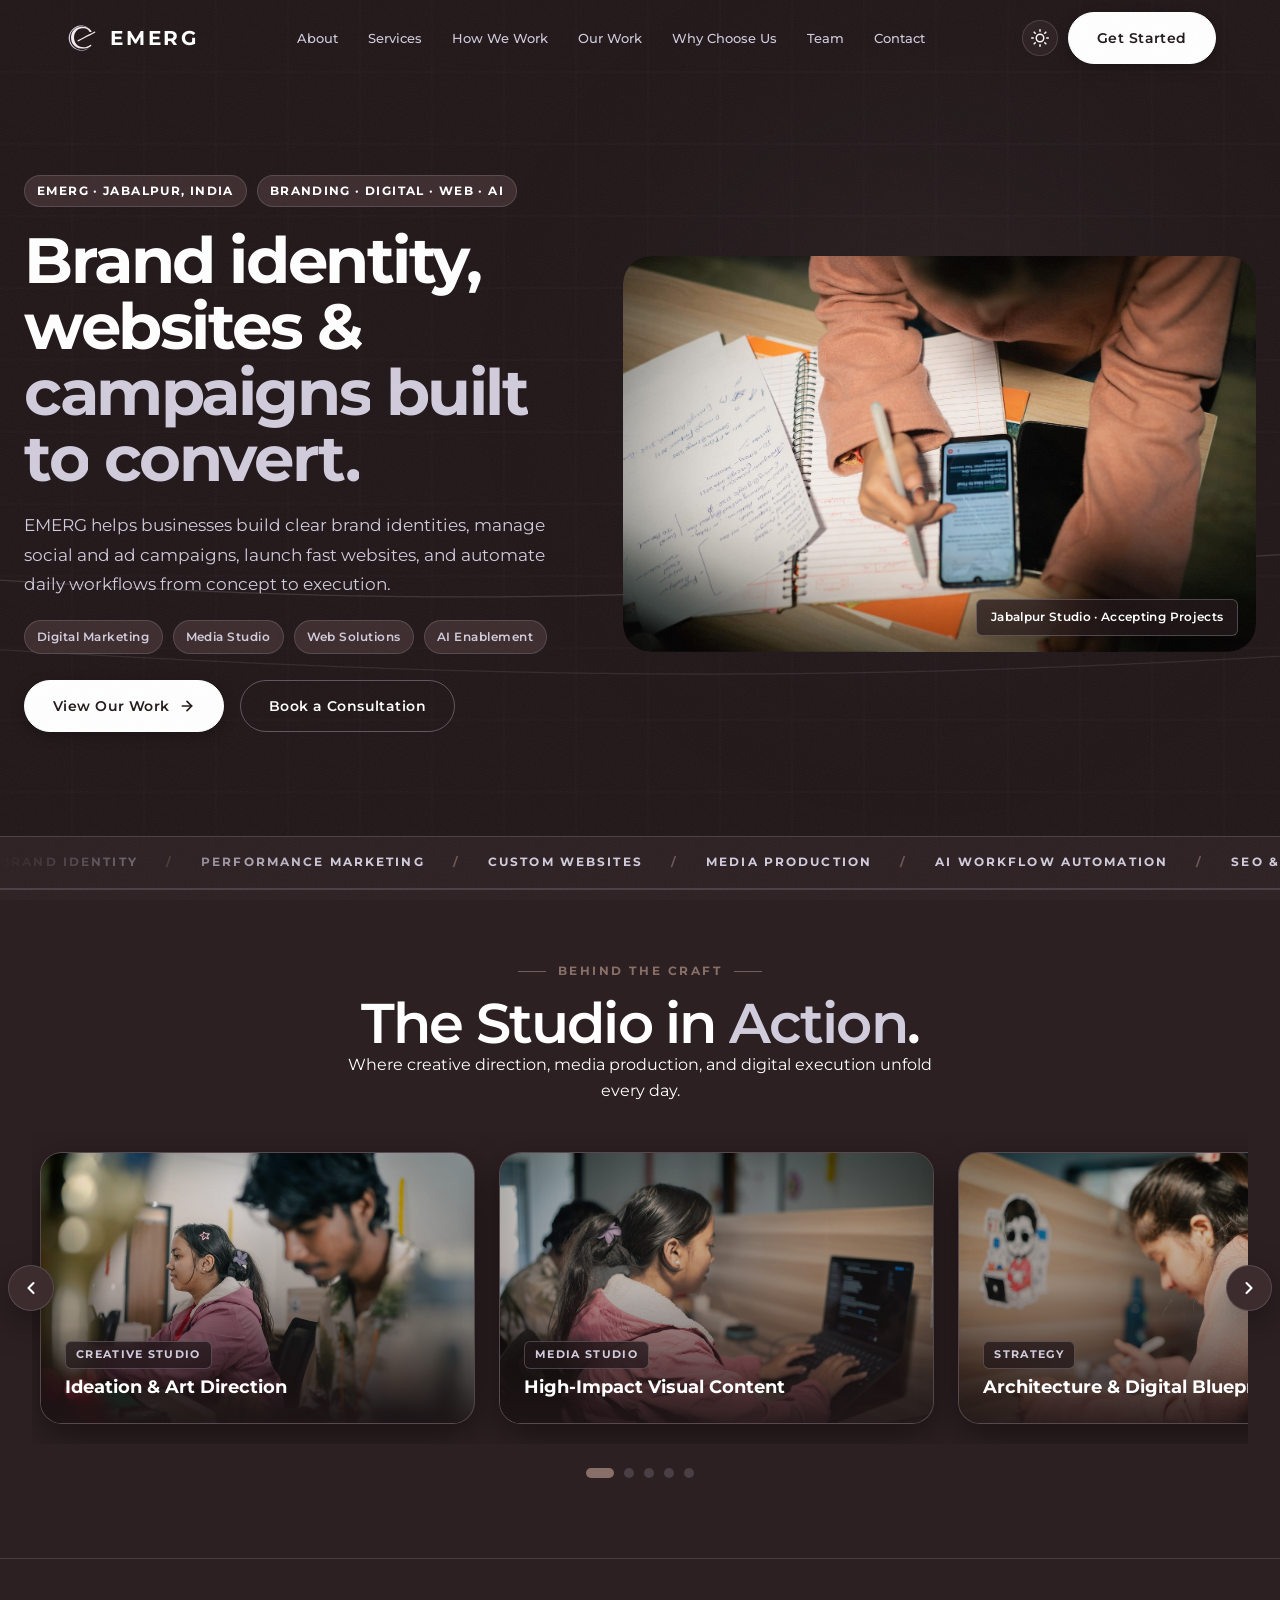
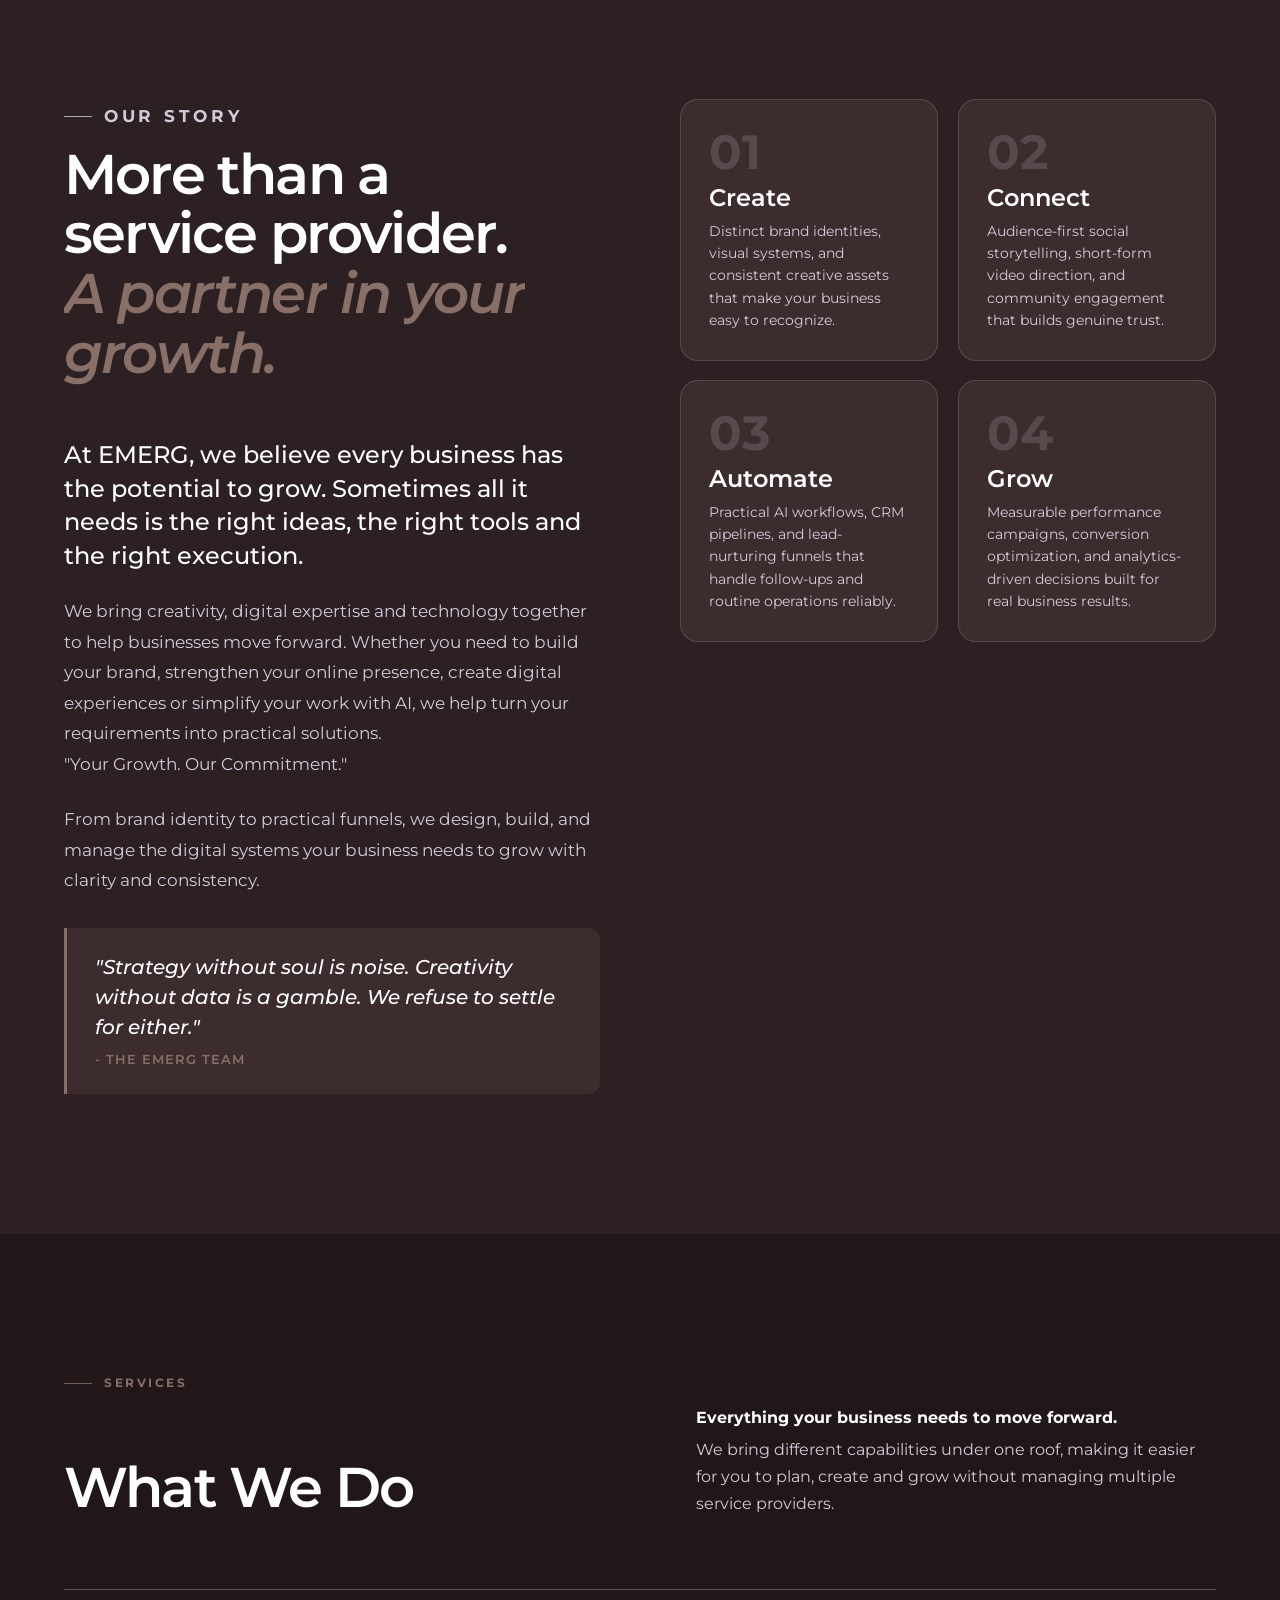
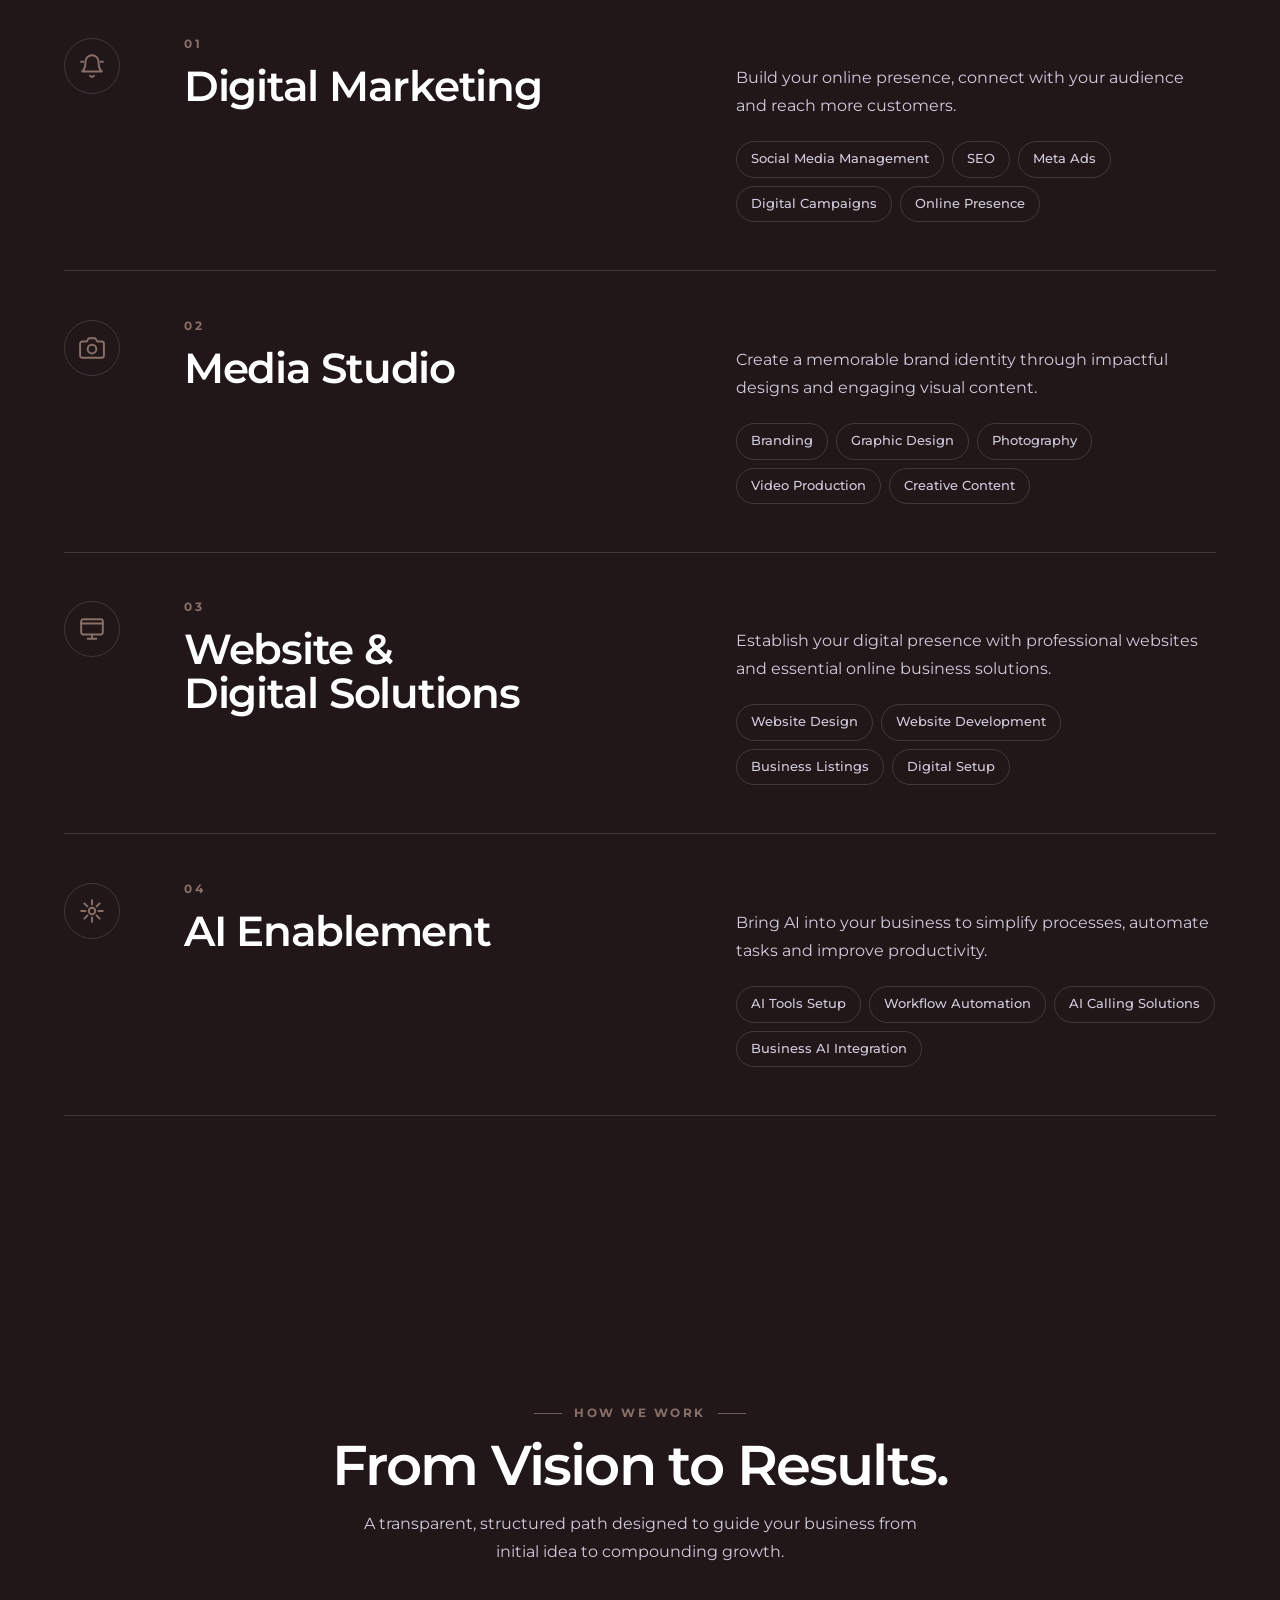
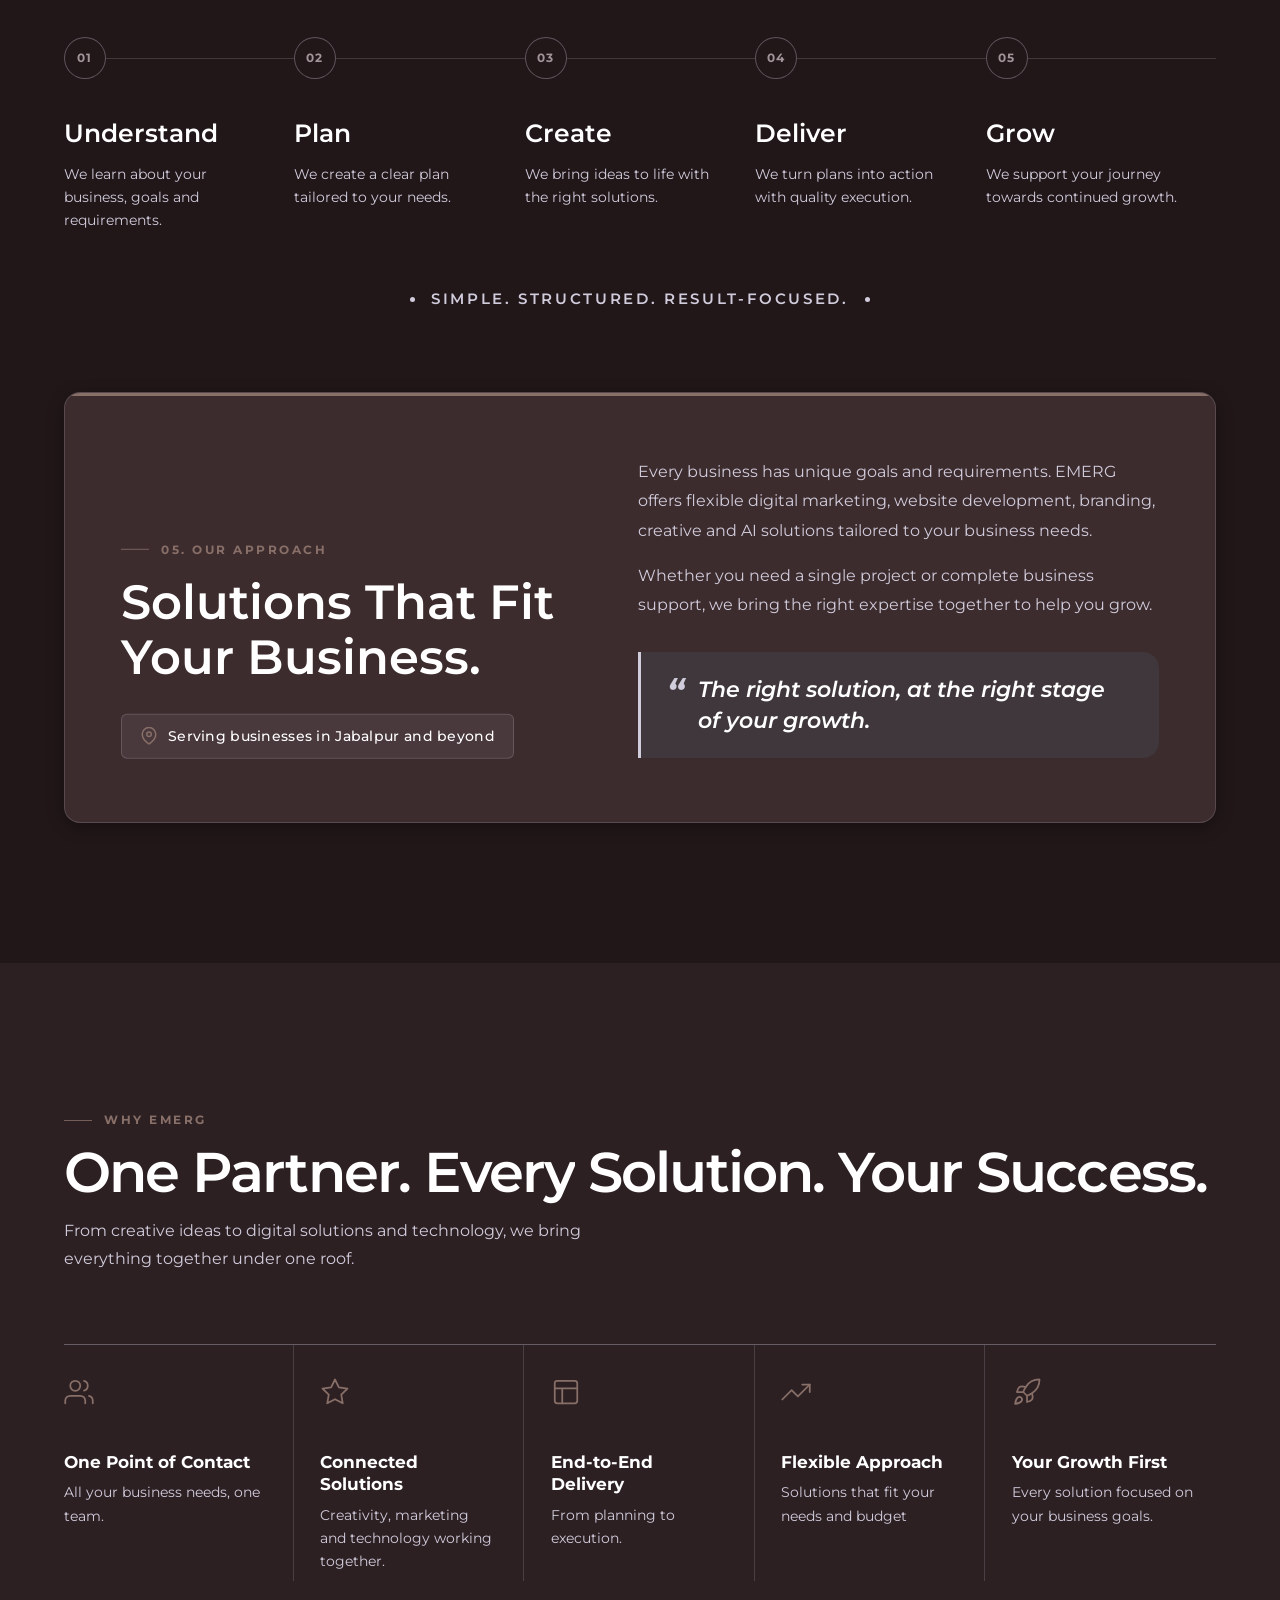
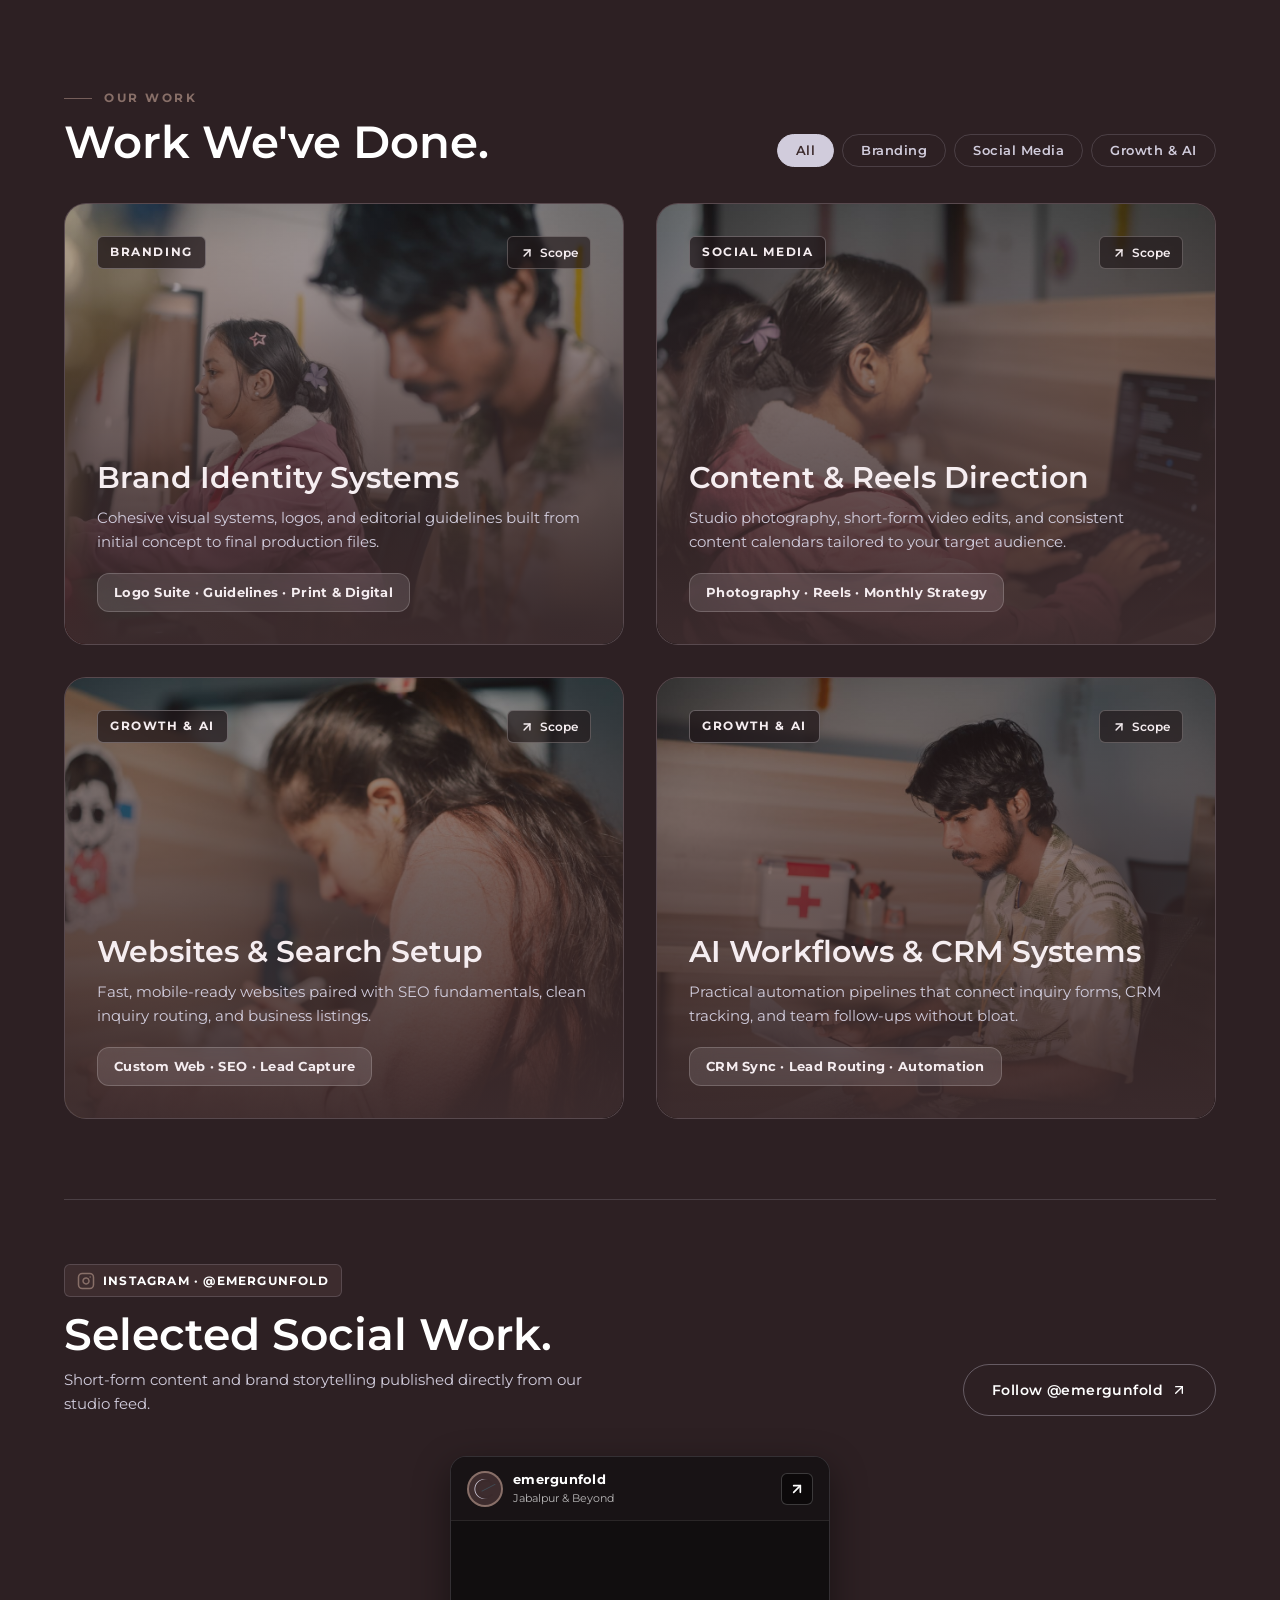
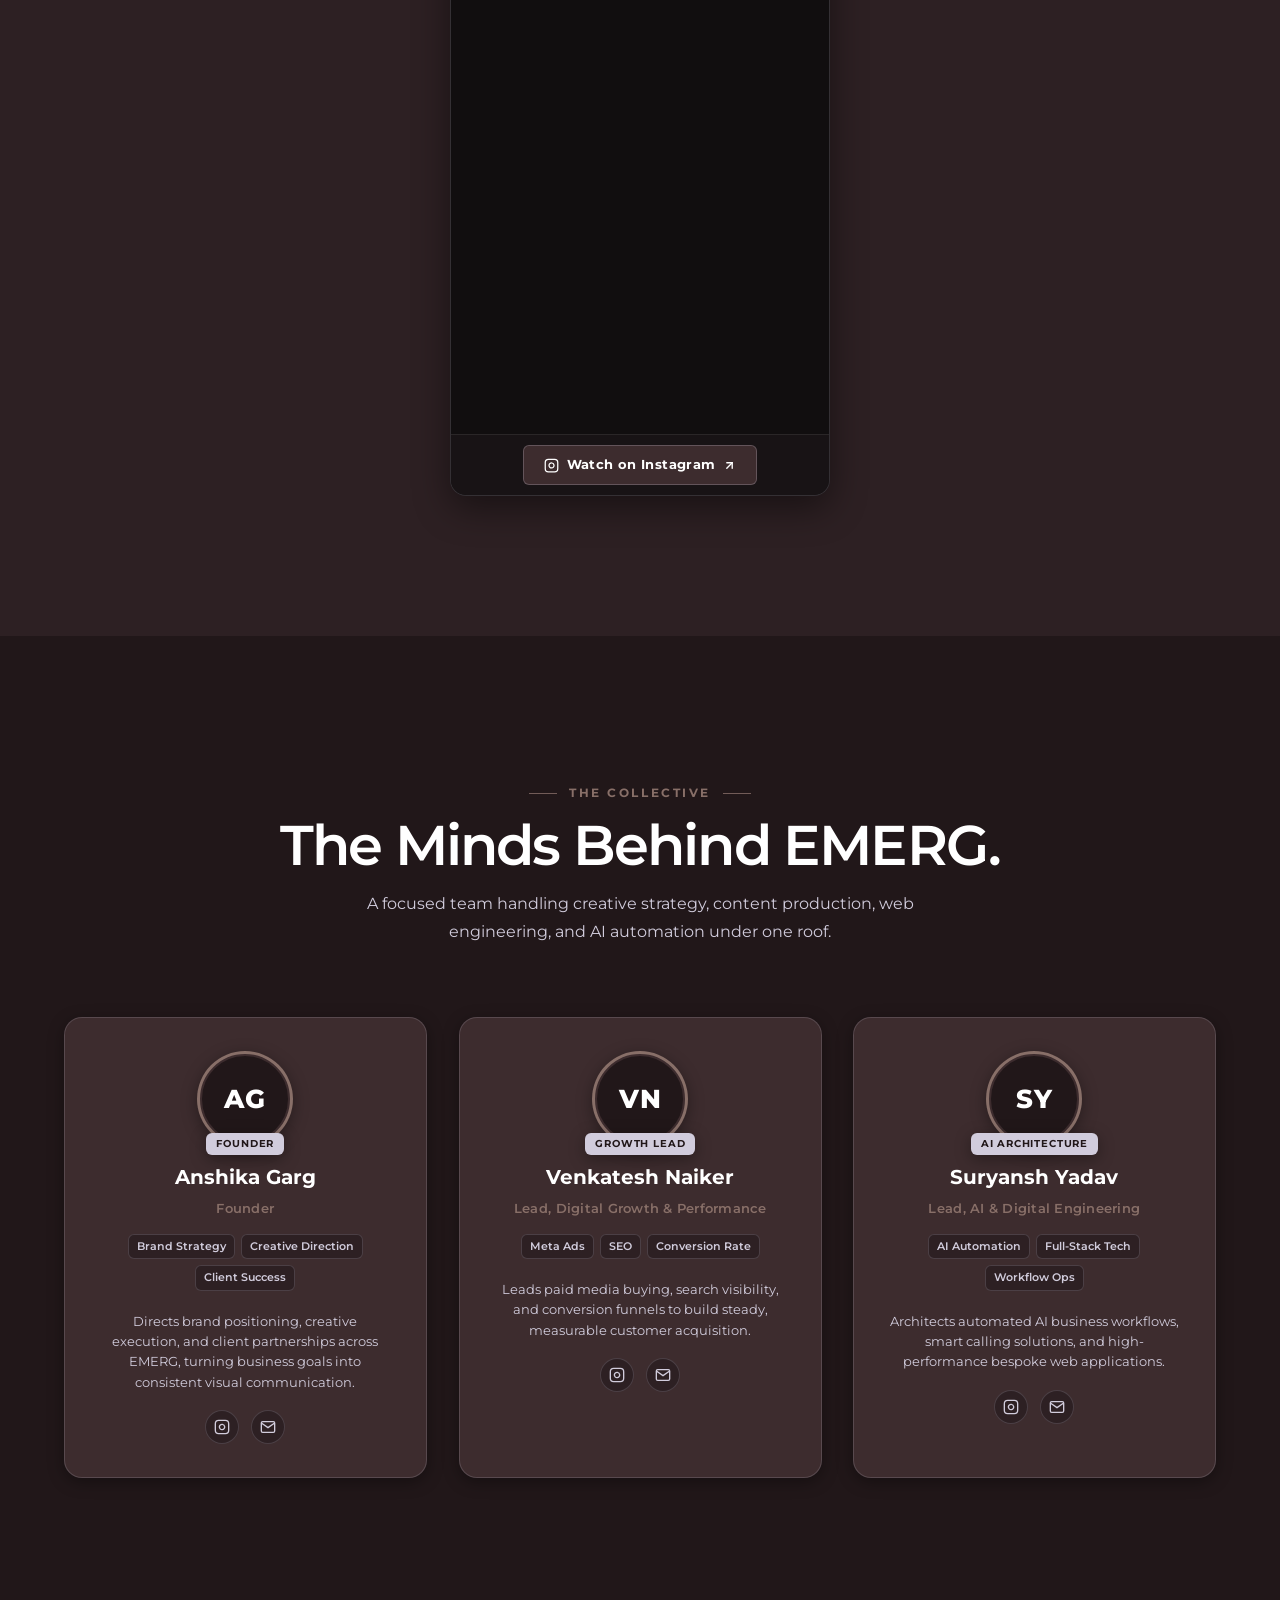
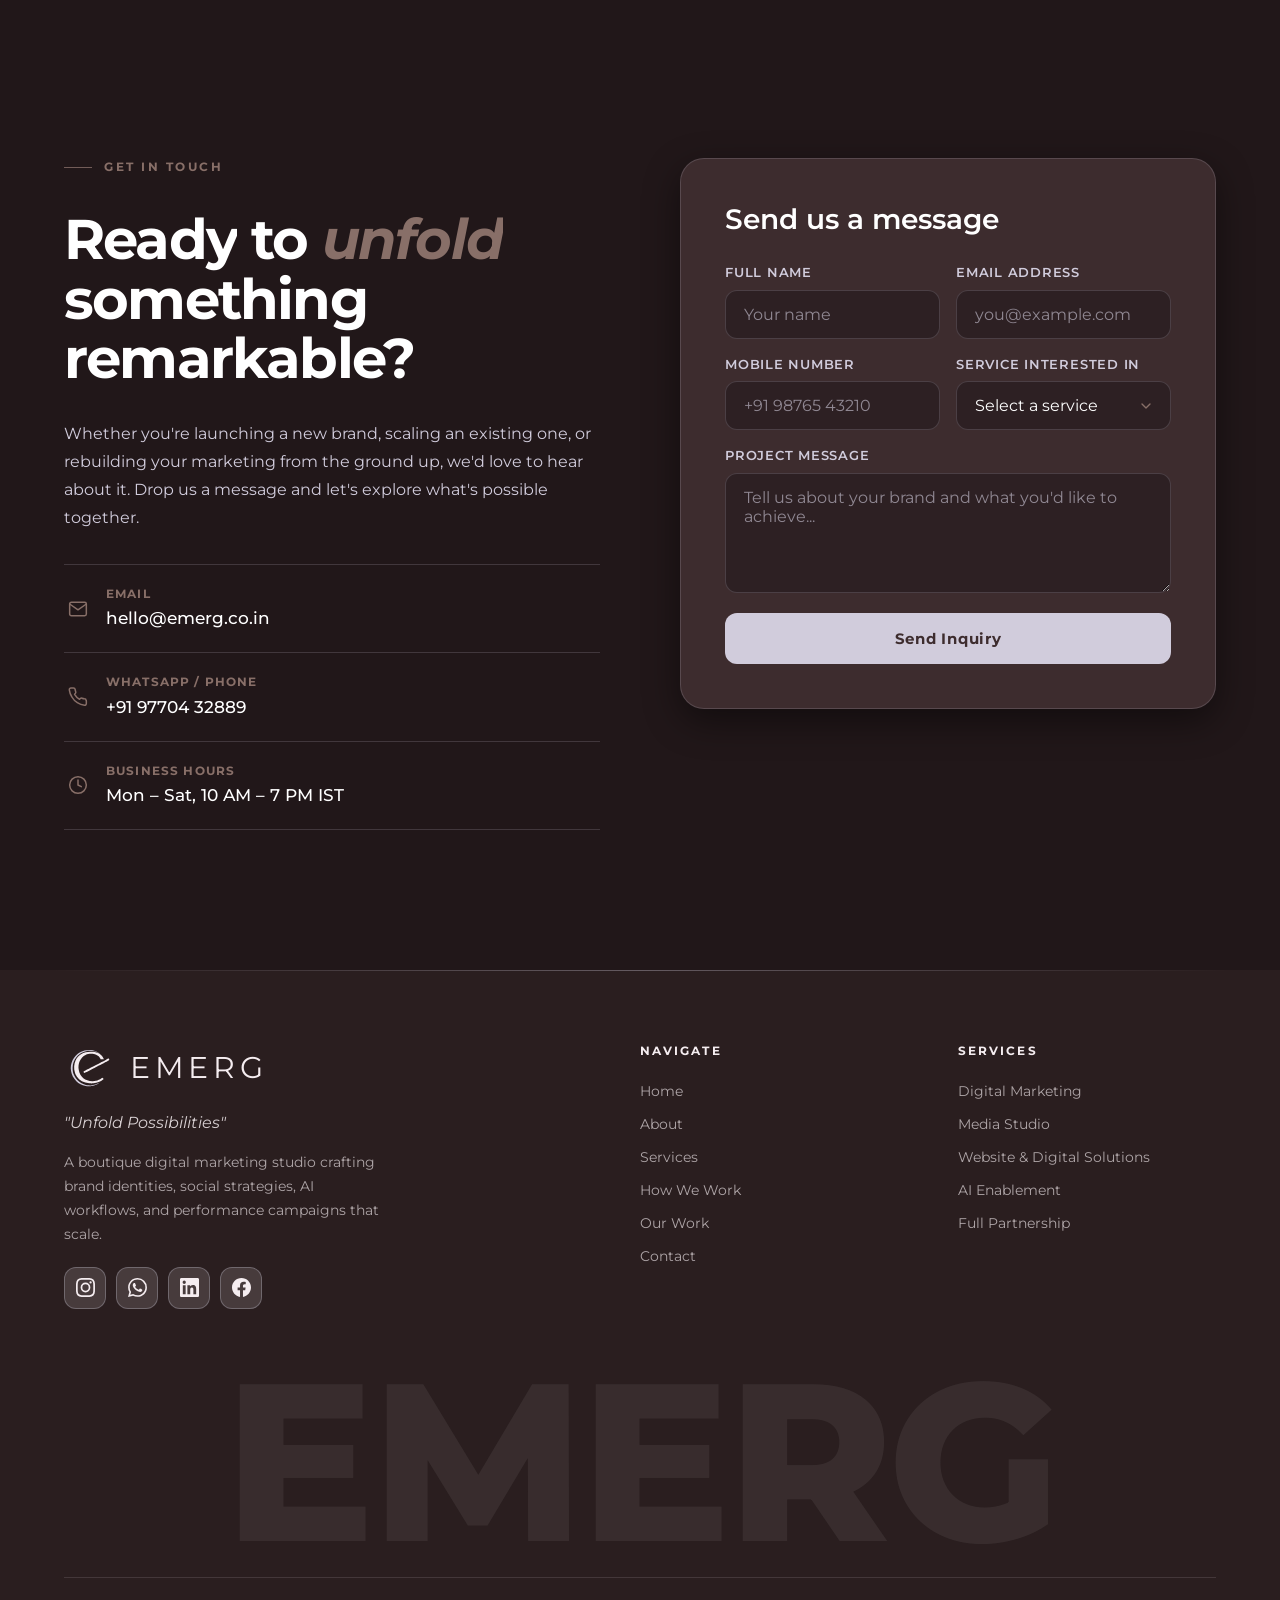
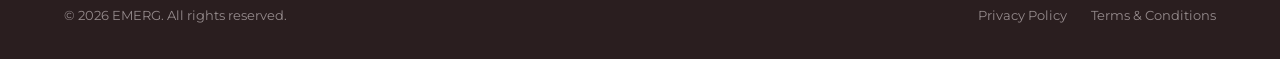
==== commit 81e57ac1: "Add editorial layout and motion layer" ====
--- a/public/index.html
+++ b/public/index.html
@@ -14,47 +14,6 @@
       content="Brand identity, digital marketing, websites, and practical AI automation built for measurable business growth."
     />
     <meta property="og:type" content="website" />
-    <meta property="og:url" content="https://emerg.co.in/" />
-    <meta property="og:site_name" content="EMERG" />
-    <meta property="og:locale" content="en_IN" />
-    <meta property="og:image" content="https://emerg.co.in/hero_section.jpg" />
-    <meta property="og:image:alt" content="EMERG studio workspace in Jabalpur" />
-    <meta name="twitter:card" content="summary_large_image" />
-    <meta name="twitter:title" content="EMERG: Digital Marketing, Web &amp; AI Studio" />
-    <meta name="twitter:description" content="Brand identity, digital marketing, websites, and practical AI automation from Jabalpur, India." />
-    <meta name="twitter:image" content="https://emerg.co.in/hero_section.jpg" />
-    <meta name="theme-color" content="#3D2C2E" />
-    <meta name="format-detection" content="telephone=no" />
-    <link rel="canonical" href="https://emerg.co.in/" />
-    <link rel="preload" as="image" href="./hero_section.jpg" fetchpriority="high" />
-    <script type="application/ld+json">
-      {
-        "@context": "https://schema.org",
-        "@type": "ProfessionalService",
-        "name": "EMERG",
-        "slogan": "Unfold Possibilities",
-        "url": "https://emerg.co.in/",
-        "logo": "https://emerg.co.in/assets/logo.png",
-        "image": "https://emerg.co.in/hero_section.jpg",
-        "email": "hello@emerg.co.in",
-        "telephone": "+91-97704-32889",
-        "priceRange": "₹₹",
-        "address": {
-          "@type": "PostalAddress",
-          "addressLocality": "Jabalpur",
-          "addressRegion": "Madhya Pradesh",
-          "addressCountry": "IN"
-        },
-        "areaServed": "IN",
-        "openingHoursSpecification": {
-          "@type": "OpeningHoursSpecification",
-          "dayOfWeek": ["Monday", "Tuesday", "Wednesday", "Thursday", "Friday", "Saturday"],
-          "opens": "10:00",
-          "closes": "19:00"
-        },
-        "knowsAbout": ["Digital Marketing", "Branding", "Website Development", "SEO", "AI Automation"]
-      }
-    </script>
     <link rel="icon" href="favicon.ico" sizes="any" />
     <link rel="icon" href="assets/favicon.svg" type="image/svg+xml" />
     <link rel="icon" type="image/png" sizes="32x32" href="assets/favicon-32.png" />
@@ -69,6 +28,7 @@
     />
     <link rel="stylesheet" href="styles.css" />
     <link rel="stylesheet" href="premium.css" />
+    <link rel="stylesheet" href="editorial.css" />
   </head>
   <body>
     <!-- ============================================================
@@ -234,10 +194,14 @@
           <div class="hero-layout">
             <!-- Left: Content -->
             <div class="hero-content">
-              <p class="hero-kicker reveal">
-                <span class="hero-kicker-dot" aria-hidden="true"></span>
-                Independent studio &mdash; Jabalpur, India
-              </p>
+              <div class="hero-eyebrow reveal">
+                <span class="eyebrow-pill">
+                  EMERG · Jabalpur, India
+                </span>
+                <span class="eyebrow-pill">
+                  Branding · Digital · Web · AI
+                </span>
+              </div>
 
               <h1 class="hero-headline reveal reveal-delay-1" id="hero-heading">
                 Brand identity, websites &amp;<br />
@@ -247,6 +211,13 @@
               <p class="hero-subheadline reveal reveal-delay-2">
                 EMERG helps businesses build clear brand identities, manage social and ad campaigns, launch fast websites, and automate daily workflows from concept to execution.
               </p>
+
+              <div class="hero-pillars reveal reveal-delay-2">
+                <span class="hero-pillar-tag">Digital Marketing</span>
+                <span class="hero-pillar-tag">Media Studio</span>
+                <span class="hero-pillar-tag">Web Solutions</span>
+                <span class="hero-pillar-tag">AI Enablement</span>
+              </div>
 
               <div class="hero-ctas reveal reveal-delay-3">
                 <a href="#work" class="btn btn-primary" id="hero-cta-work">
@@ -1122,7 +1093,6 @@
                       class="reel-embed-frame"
                       src="https://www.instagram.com/reel/DT0mnnvkjWG/embed/"
                       title="EMERG Instagram Reel: Brand Identity Film"
-                      loading="lazy"
                       frameborder="0"
                       scrolling="no"
                       allowtransparency="true"
@@ -1587,19 +1557,9 @@
                   </a></span>
                 </div>
 
-                <div class="form-honeypot" aria-hidden="true">
-                  <label for="hp-field">Leave this field empty</label>
-                  <input type="text" id="hp-field" name="_honey" tabindex="-1" autocomplete="off" />
-                </div>
-
                 <button type="submit" class="form-submit" id="formSubmitBtn">
                   Send Inquiry
                 </button>
-
-                <p class="form-consent">
-                  By sending this form you agree to our
-                  <a href="privacy-policy.html">Privacy Policy</a>. We reply within one working day.
-                </p>
 
               </form>
             </div>
@@ -1742,6 +1702,8 @@
           </div>
         </div>
 
+        <p class="footer-wordmark" aria-hidden="true">EMERG</p>
+
         <!-- Bottom Bar -->
         <div class="footer-bottom">
           <p class="footer-copyright">
@@ -1750,7 +1712,6 @@
           <nav class="footer-legal" aria-label="Legal links">
             <a href="privacy-policy.html">Privacy Policy</a>
             <a href="terms-and-conditions.html">Terms &amp; Conditions</a>
-            <a href="refund-policy.html">Refund &amp; Cancellation</a>
           </nav>
         </div>
       </div>
@@ -1809,8 +1770,10 @@
     </button>
 
     <!-- Instagram Official Embed Library -->
-    <script src="vendor/lenis.min.js"></script>
+    <script async src="https://www.instagram.com/embed.js"></script>
+    <script src="https://unpkg.com/lenis@1.1.13/dist/lenis.min.js"></script>
     <script src="script.js"></script>
     <script src="premium.js"></script>
+    <script src="editorial.js"></script>
   </body>
 </html>
--- a/public/editorial.css
+++ b/public/editorial.css
@@ -0,0 +1,378 @@
+/* ============================================================
+   EMERG - Editorial layout layer
+   Brand colours and Montserrat are untouched. This file only
+   changes structure and motion so each section has its own
+   rhythm instead of repeating one card pattern.
+   ============================================================ */
+
+/* ---------- Reveals: crisp travel, no blur ---------- */
+.reveal {
+  filter: none;
+  transform: translate3d(0, 28px, 0);
+  transition: opacity 0.9s var(--ease-out-expo),
+              transform 1s var(--ease-out-expo),
+              background-color 0.3s ease, border-color 0.3s ease, box-shadow 0.3s ease;
+}
+
+/* ---------- About: tighter heading-to-copy rhythm ---------- */
+.about-story .section-header { margin-bottom: 32px; }
+
+/* ---------- Services: editorial index ---------- */
+#services .section-header {
+  display: grid;
+  grid-template-columns: minmax(0, 1fr) minmax(0, 1fr);
+  column-gap: 64px;
+  align-items: end;
+  text-align: left;
+}
+#services .section-header .eyebrow { grid-column: 1 / -1; justify-self: start; }
+#services .section-header .eyebrow::after { display: none; }
+#services .section-header .section-subtitle {
+  margin: 0;
+  max-width: 520px;
+  justify-self: end;
+}
+
+.services-grid {
+  grid-template-columns: 1fr;
+  gap: 0;
+  counter-reset: service;
+  border-top: 1px solid var(--border-strong);
+}
+
+.service-card {
+  counter-increment: service;
+  display: grid;
+  grid-template-columns: 72px minmax(0, 1.05fr) minmax(0, 1fr);
+  grid-template-areas:
+    "icon name desc"
+    "icon name list";
+  column-gap: 48px;
+  row-gap: 22px;
+  align-items: start;
+  padding: 48px 0;
+  background: transparent;
+  border: 0;
+  border-bottom: 1px solid var(--border-subtle);
+  border-radius: 0;
+  overflow: visible;
+}
+.service-card::before,
+.service-card::after { display: none; }
+
+.service-card.visible:hover {
+  transform: none;
+  box-shadow: none;
+  border-color: var(--border-strong);
+}
+
+.service-icon-wrap {
+  grid-area: icon;
+  border-radius: 50%;
+  background: transparent;
+  transition: background-color 0.5s var(--ease-out-expo), transform 0.7s var(--ease-out-expo);
+}
+.service-card:hover .service-icon-wrap { transform: rotate(-8deg); }
+
+.service-name {
+  grid-area: name;
+  display: flex;
+  flex-direction: column;
+  gap: 14px;
+  font-size: clamp(1.9rem, 3.3vw, 2.9rem);
+  line-height: 1.05;
+  letter-spacing: -0.03em;
+  text-wrap: balance;
+  transition: transform 0.7s var(--ease-out-expo);
+}
+.service-name::before {
+  content: counter(service, decimal-leading-zero);
+  font-size: 0.72rem;
+  font-weight: 700;
+  letter-spacing: 0.22em;
+  color: var(--accent-secondary);
+}
+.service-card:hover .service-name { transform: translate3d(14px, 0, 0); }
+
+.service-desc {
+  grid-area: desc;
+  font-size: 1.02rem;
+  padding-top: 26px;
+  text-wrap: pretty;
+}
+
+.service-deliverables {
+  grid-area: list;
+  flex-direction: row;
+  flex-wrap: wrap;
+  gap: 8px;
+  margin-top: 0;
+}
+.deliverable {
+  padding: 7px 14px;
+  border: 1px solid var(--border-subtle);
+  border-radius: 999px;
+  font-size: 0.8rem;
+  transition: border-color 0.4s ease, color 0.4s ease;
+}
+.deliverable::before { display: none; }
+.service-card:hover .deliverable {
+  border-color: var(--border-strong);
+  color: var(--text-primary);
+}
+
+/* ---------- How we work: scroll-drawn timeline ---------- */
+.steps-grid {
+  position: relative;
+  gap: 0;
+  margin-bottom: 56px;
+}
+.steps-grid::before,
+.steps-grid::after {
+  content: '';
+  position: absolute;
+  top: 21px;
+  left: 0;
+  right: 0;
+  height: 1px;
+  background: var(--border-subtle);
+}
+.steps-grid::after {
+  background: var(--accent-primary);
+  transform-origin: 0 50%;
+  transform: scaleX(var(--steps-progress, 0));
+}
+
+.step-card {
+  padding: 0 28px 0 0;
+  background: transparent;
+  border: 0;
+  border-radius: 0;
+}
+.step-card::before { display: none; }
+.step-card.visible:hover {
+  transform: none;
+  box-shadow: none;
+}
+
+.steps-grid .step-card .step-num {
+  border-radius: 50%;
+  margin-bottom: 26px;
+  background: var(--bg-primary);
+  border-color: var(--border-strong);
+  color: var(--text-muted);
+  font-size: 0.78rem;
+  transition: background-color 0.6s var(--ease-out-expo), color 0.6s var(--ease-out-expo),
+              border-color 0.6s var(--ease-out-expo), transform 0.6s var(--ease-out-expo);
+}
+.steps-grid .step-card.is-active .step-num {
+  background: var(--accent-primary);
+  border-color: var(--accent-primary);
+  color: var(--accent-btn-text);
+  transform: scale(1.08);
+}
+
+.step-title,
+.step-desc {
+  opacity: 0.45;
+  transition: opacity 0.7s var(--ease-out-expo);
+}
+.step-card.is-active .step-title,
+.step-card.is-active .step-desc { opacity: 1; }
+
+.steps-tagline,
+[data-theme="dark"] .steps-tagline {
+  background: transparent;
+  border: 0;
+  padding: 0;
+}
+
+/* ---------- Why EMERG: ledger columns ---------- */
+.why-grid {
+  grid-template-columns: repeat(5, minmax(0, 1fr));
+  gap: 0;
+  border-top: 1px solid var(--border-strong);
+}
+.why-card {
+  flex-direction: column;
+  gap: 44px;
+  padding: 32px 26px 8px;
+  background: transparent;
+  border: 0;
+  border-right: 1px solid var(--border-subtle);
+  border-radius: 0;
+}
+.why-card:first-child { padding-left: 0; }
+.why-card:last-child { padding-right: 0; border-right: 0; }
+.why-card::before { display: none; }
+.why-card.visible:hover {
+  transform: none;
+  box-shadow: none;
+  border-color: var(--border-subtle);
+}
+
+.why-icon {
+  width: auto;
+  height: auto;
+  background: transparent;
+  border: 0;
+  border-radius: 0;
+  transition: transform 0.7s var(--ease-out-expo);
+}
+.why-icon svg {
+  width: 30px;
+  height: 30px;
+  stroke-width: 1.4;
+}
+.why-card:hover .why-icon { transform: translate3d(0, -6px, 0); }
+.why-content h4 { font-size: 1.08rem; line-height: 1.3; }
+
+/* ---------- Work: image settles as the card arrives ---------- */
+.project-card .project-card-bg-img { transform: scale(1.14); }
+.project-card.visible .project-card-bg-img { transform: scale(1); }
+.project-card.visible:hover .project-card-bg-img { transform: scale(1.06); }
+
+.cursor-label {
+  position: fixed;
+  top: 0;
+  left: 0;
+  z-index: 1500;
+  width: 84px;
+  height: 84px;
+  margin: -42px 0 0 -42px;
+  display: flex;
+  align-items: center;
+  justify-content: center;
+  border-radius: 50%;
+  background: var(--accent-primary);
+  color: var(--accent-btn-text);
+  font-size: 0.72rem;
+  font-weight: 700;
+  letter-spacing: 0.14em;
+  text-transform: uppercase;
+  pointer-events: none;
+  opacity: 0;
+  transform: translate3d(var(--cx, 0px), var(--cy, 0px), 0);
+  scale: 0.3;
+  transition: opacity 0.35s ease, scale 0.5s var(--ease-out-expo);
+}
+.cursor-label.is-on { opacity: 1; scale: 1; }
+
+/* ---------- Contact: headline parity + hairline details ---------- */
+.contact-intro {
+  font-size: clamp(2.1rem, 4.4vw, 3.6rem);
+  font-weight: 700;
+  line-height: 1.06;
+  letter-spacing: -0.032em;
+  text-wrap: balance;
+}
+.contact-details {
+  gap: 0;
+  border-top: 1px solid var(--border-subtle);
+}
+.contact-item {
+  padding: 20px 0;
+  background: transparent;
+  border: 0;
+  border-bottom: 1px solid var(--border-subtle);
+  border-radius: 0;
+}
+.contact-item:hover { border-color: var(--border-strong); }
+.contact-item-icon { background: transparent; width: 28px; }
+.contact-item-value { font-size: 1.05rem; }
+
+/* ---------- Footer: oversized outlined wordmark ---------- */
+.footer-wordmark {
+  margin: 56px 0 20px;
+  font-size: clamp(3.6rem, 17.5vw, 15.5rem);
+  font-weight: 800;
+  line-height: 0.86;
+  letter-spacing: -0.02em;
+  text-align: center;
+  white-space: nowrap;
+  color: rgba(245, 237, 240, 0.07);
+  user-select: none;
+  overflow: hidden;
+}
+.footer-wordmark span {
+  display: inline-block;
+  transform: translate3d(0, 60%, 0);
+  opacity: 0;
+  transition: transform 1.4s var(--ease-out-expo), opacity 1s ease;
+  transition-delay: calc(var(--li, 0) * 70ms);
+}
+.footer-wordmark.is-in span { transform: none; opacity: 1; }
+
+/* ---------- Tablet ---------- */
+@media (max-width: 1080px) {
+  .steps-grid { grid-template-columns: 1fr; }
+  .steps-grid::before,
+  .steps-grid::after {
+    top: 0;
+    bottom: 0;
+    left: 21px;
+    right: auto;
+    width: 1px;
+    height: auto;
+  }
+  .steps-grid::after {
+    transform-origin: 50% 0;
+    transform: scaleY(var(--steps-progress, 0));
+  }
+  .step-card {
+    display: grid;
+    grid-template-columns: 42px minmax(0, 1fr);
+    column-gap: 24px;
+    row-gap: 6px;
+    padding: 0 0 36px;
+  }
+  .step-card:last-child { padding-bottom: 0; }
+  .steps-grid .step-card .step-num { grid-row: 1 / span 2; margin-bottom: 0; }
+  .step-title { padding-top: 6px; }
+
+  .why-grid { grid-template-columns: 1fr 1fr; column-gap: 40px; }
+  .why-card,
+  .why-card:first-child,
+  .why-card:last-child {
+    flex-direction: row;
+    gap: 20px;
+    padding: 28px 0;
+    border-right: 0;
+    border-bottom: 1px solid var(--border-subtle);
+  }
+}
+
+@media (max-width: 900px) {
+  #services .section-header { grid-template-columns: 1fr; row-gap: 4px; }
+  #services .section-header .section-subtitle { justify-self: start; margin-top: 16px; }
+
+  .service-card {
+    grid-template-columns: 56px minmax(0, 1fr);
+    grid-template-areas:
+      "icon name"
+      "desc desc"
+      "list list";
+    column-gap: 20px;
+    row-gap: 18px;
+    align-items: center;
+    padding: 36px 0;
+  }
+  .service-desc { padding-top: 0; }
+  .service-card:hover .service-name { transform: none; }
+}
+
+@media (max-width: 768px) {
+  .reveal { transform: translate3d(0, 20px, 0); }
+  .why-grid { grid-template-columns: 1fr; }
+  .footer-wordmark { margin-top: 40px; }
+}
+
+/* ---------- Reduced motion ---------- */
+@media (prefers-reduced-motion: reduce) {
+  .steps-grid::after { transform: none; }
+  .step-title,
+  .step-desc { opacity: 1; }
+  .footer-wordmark span { transform: none; opacity: 1; transition: none; }
+  .project-card .project-card-bg-img { transform: none; }
+  .cursor-label { display: none; }
+}
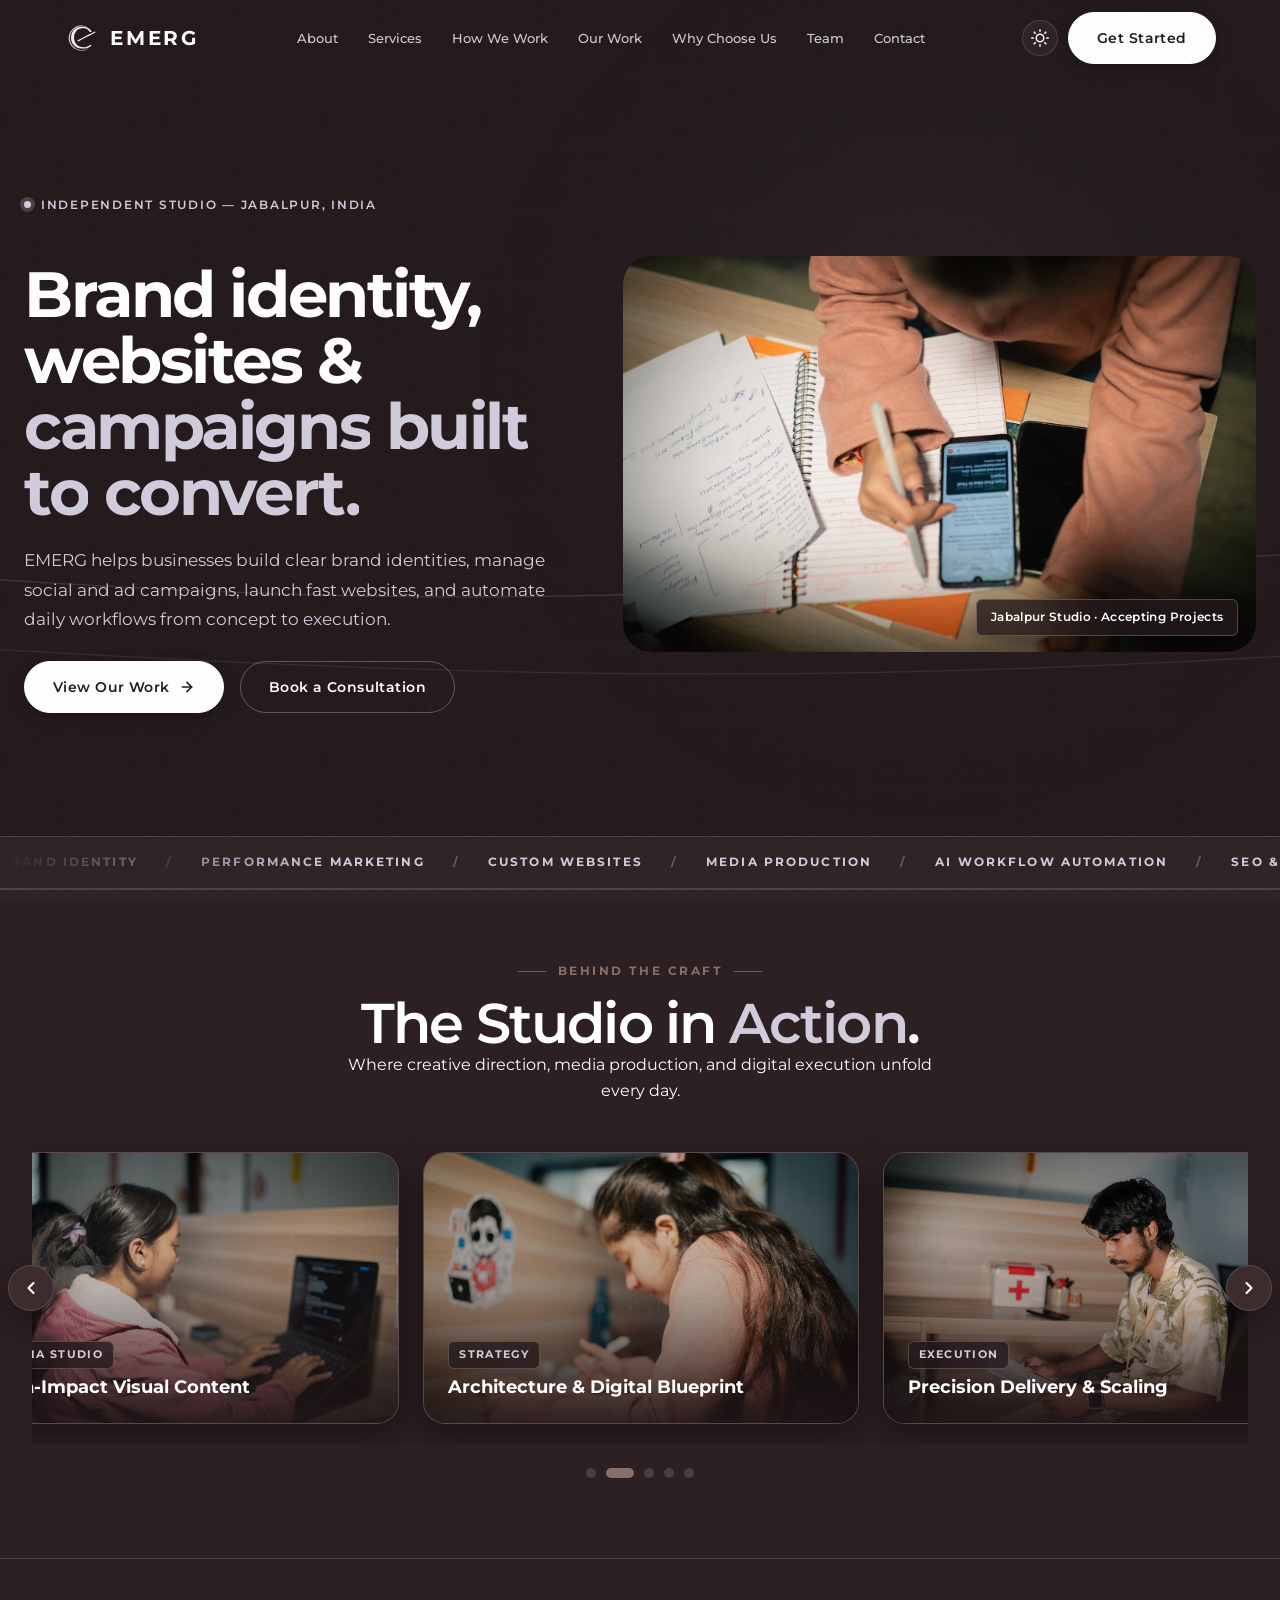
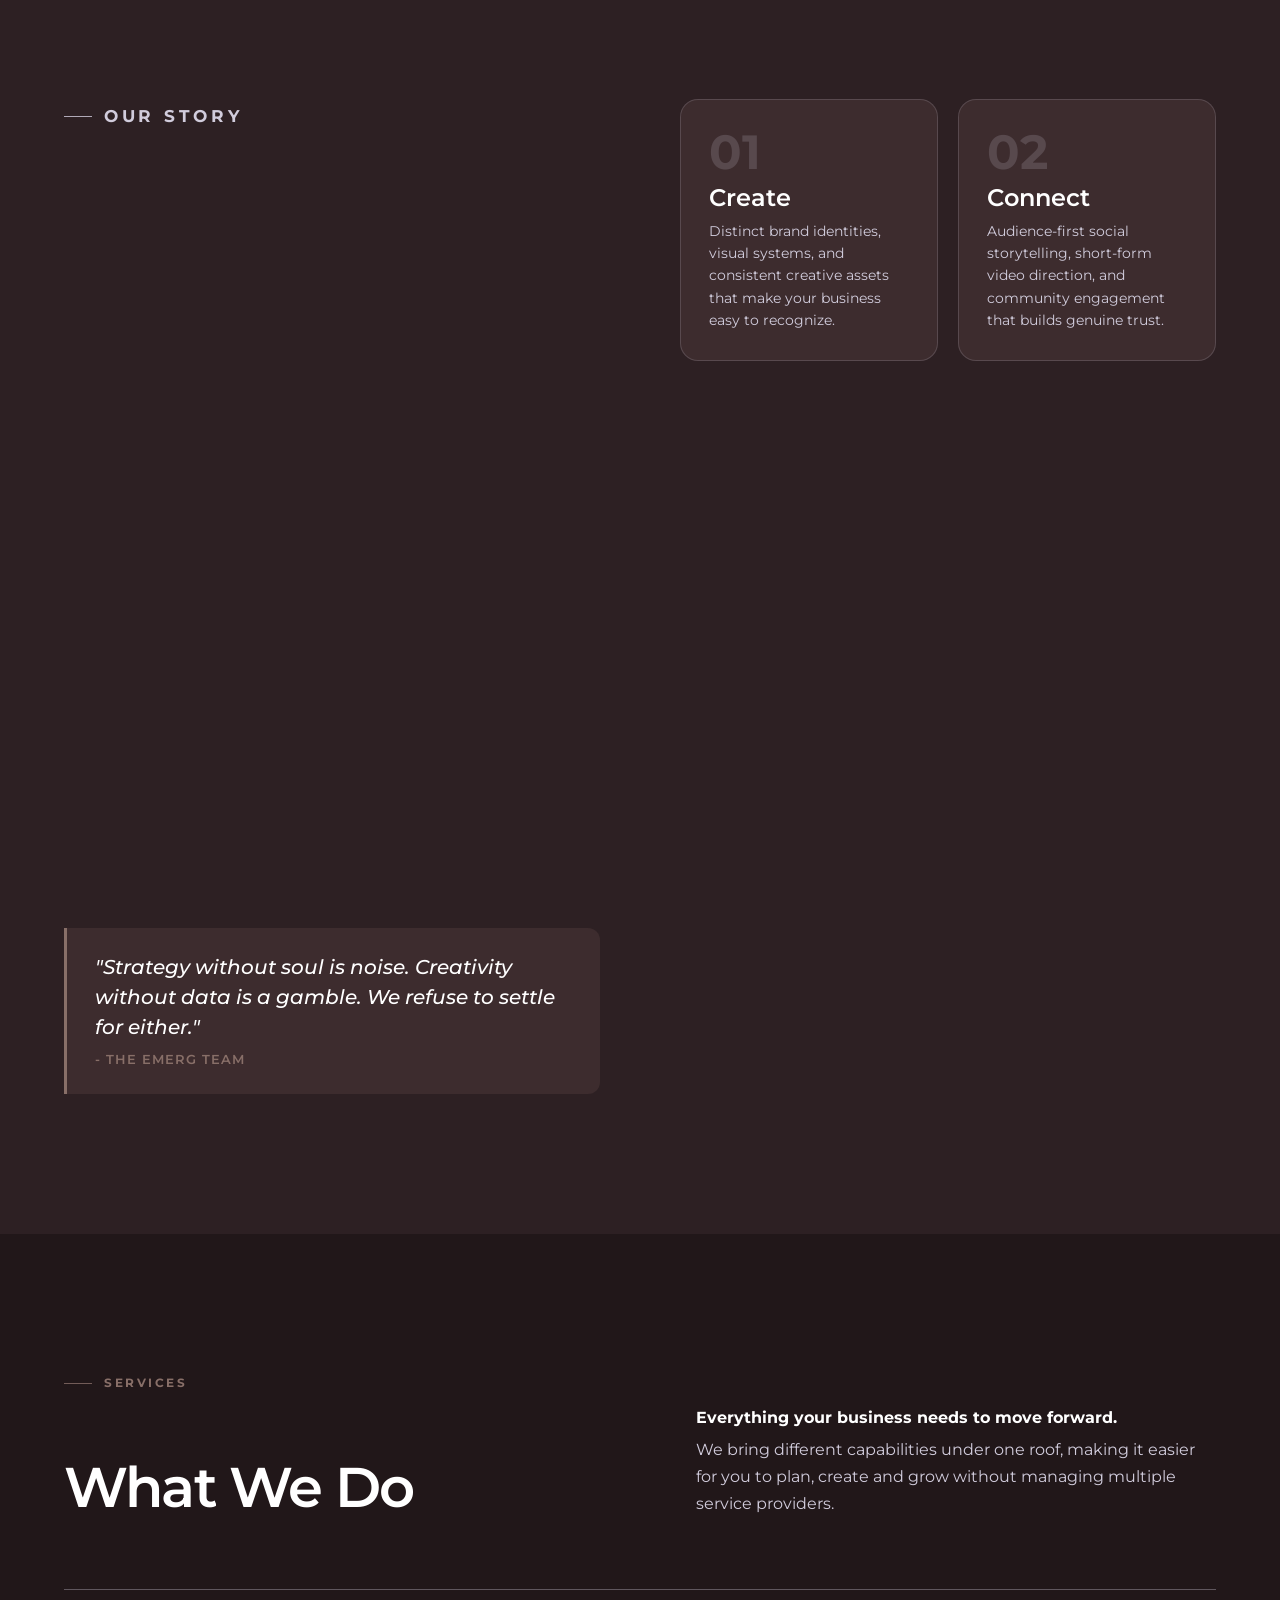
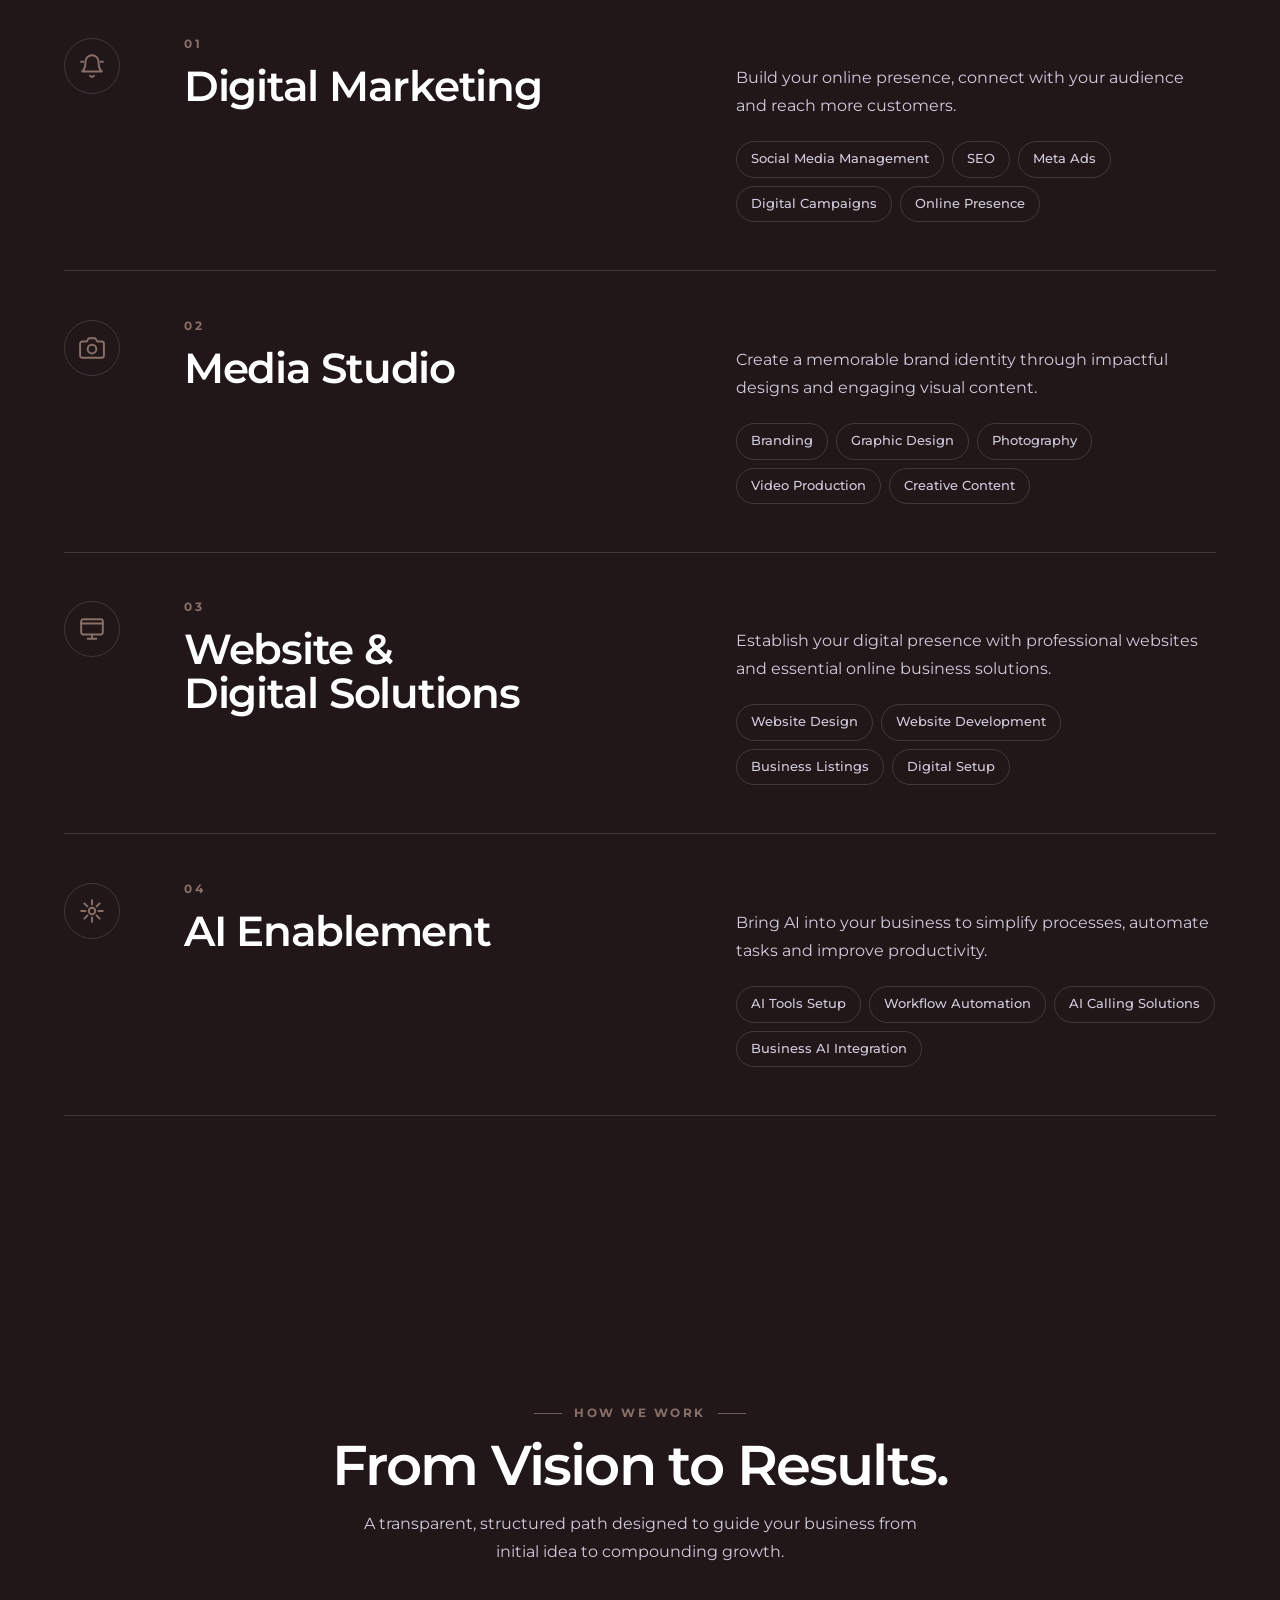
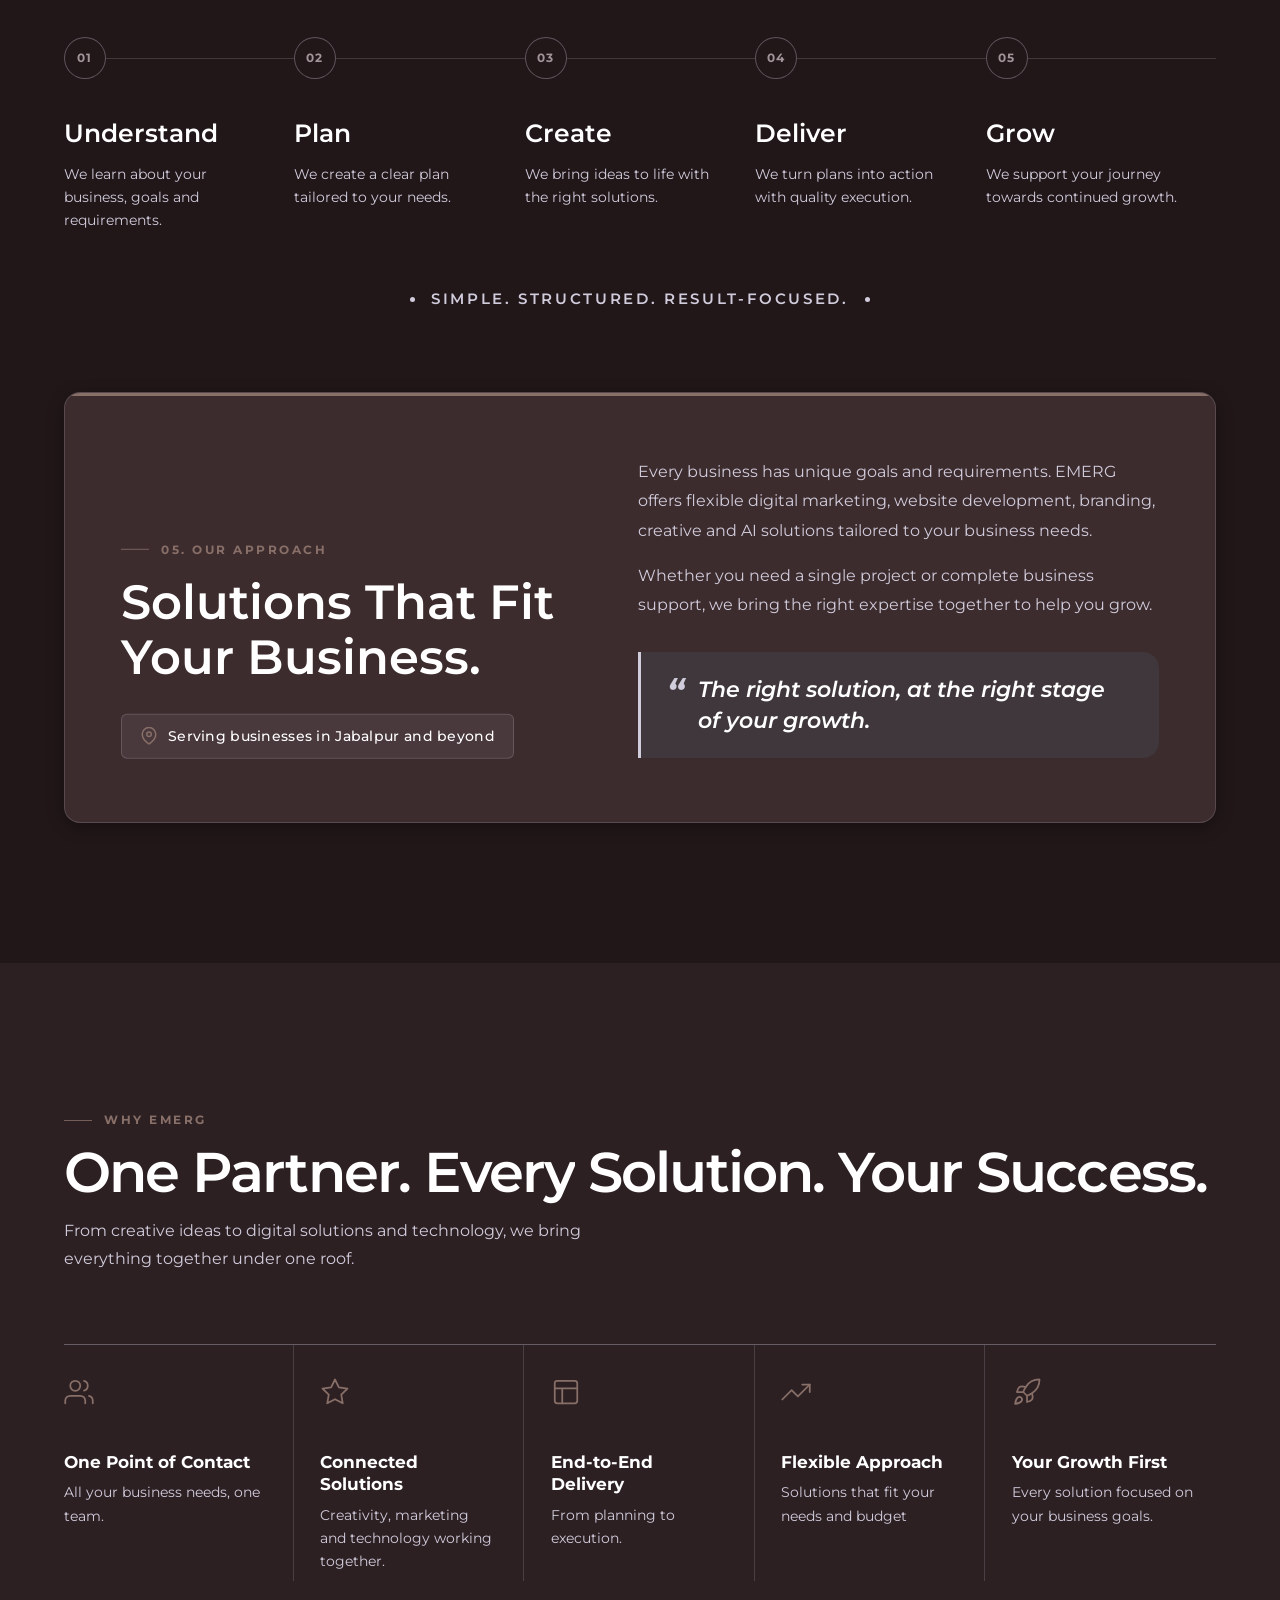
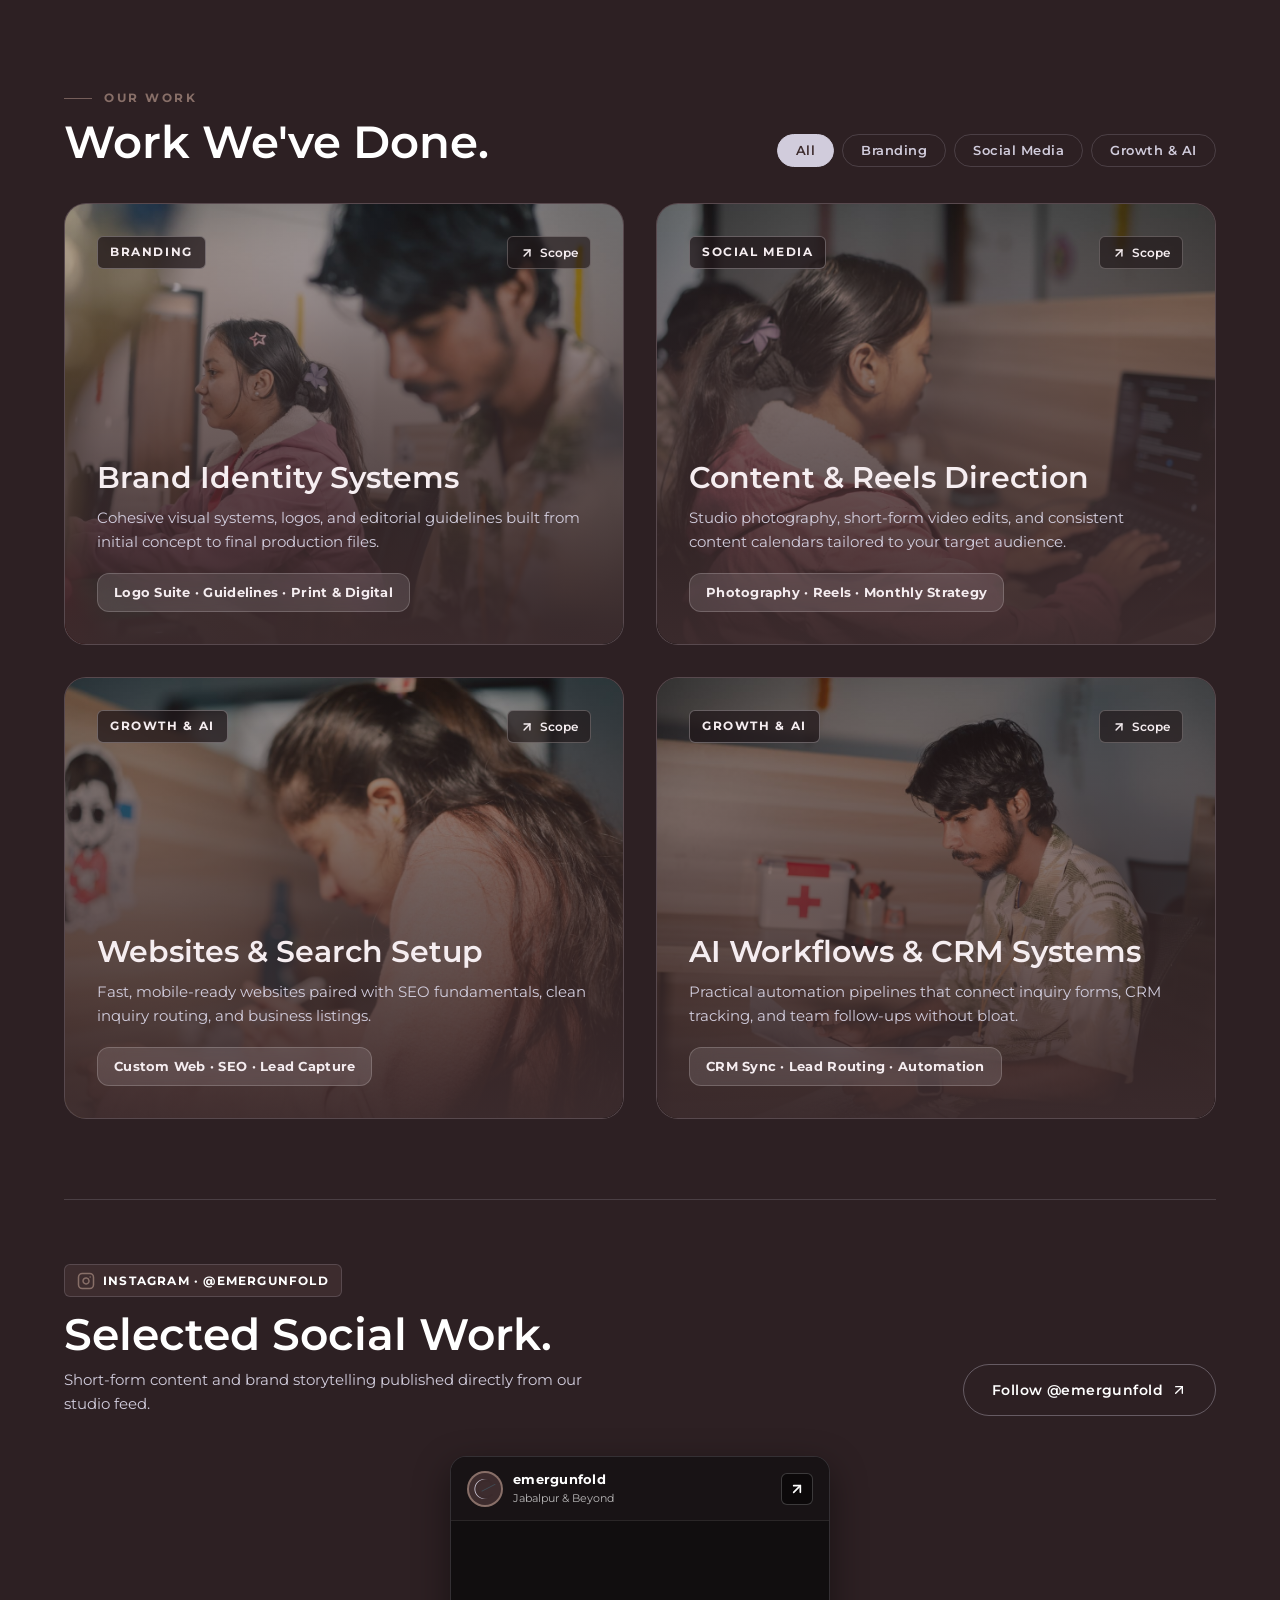
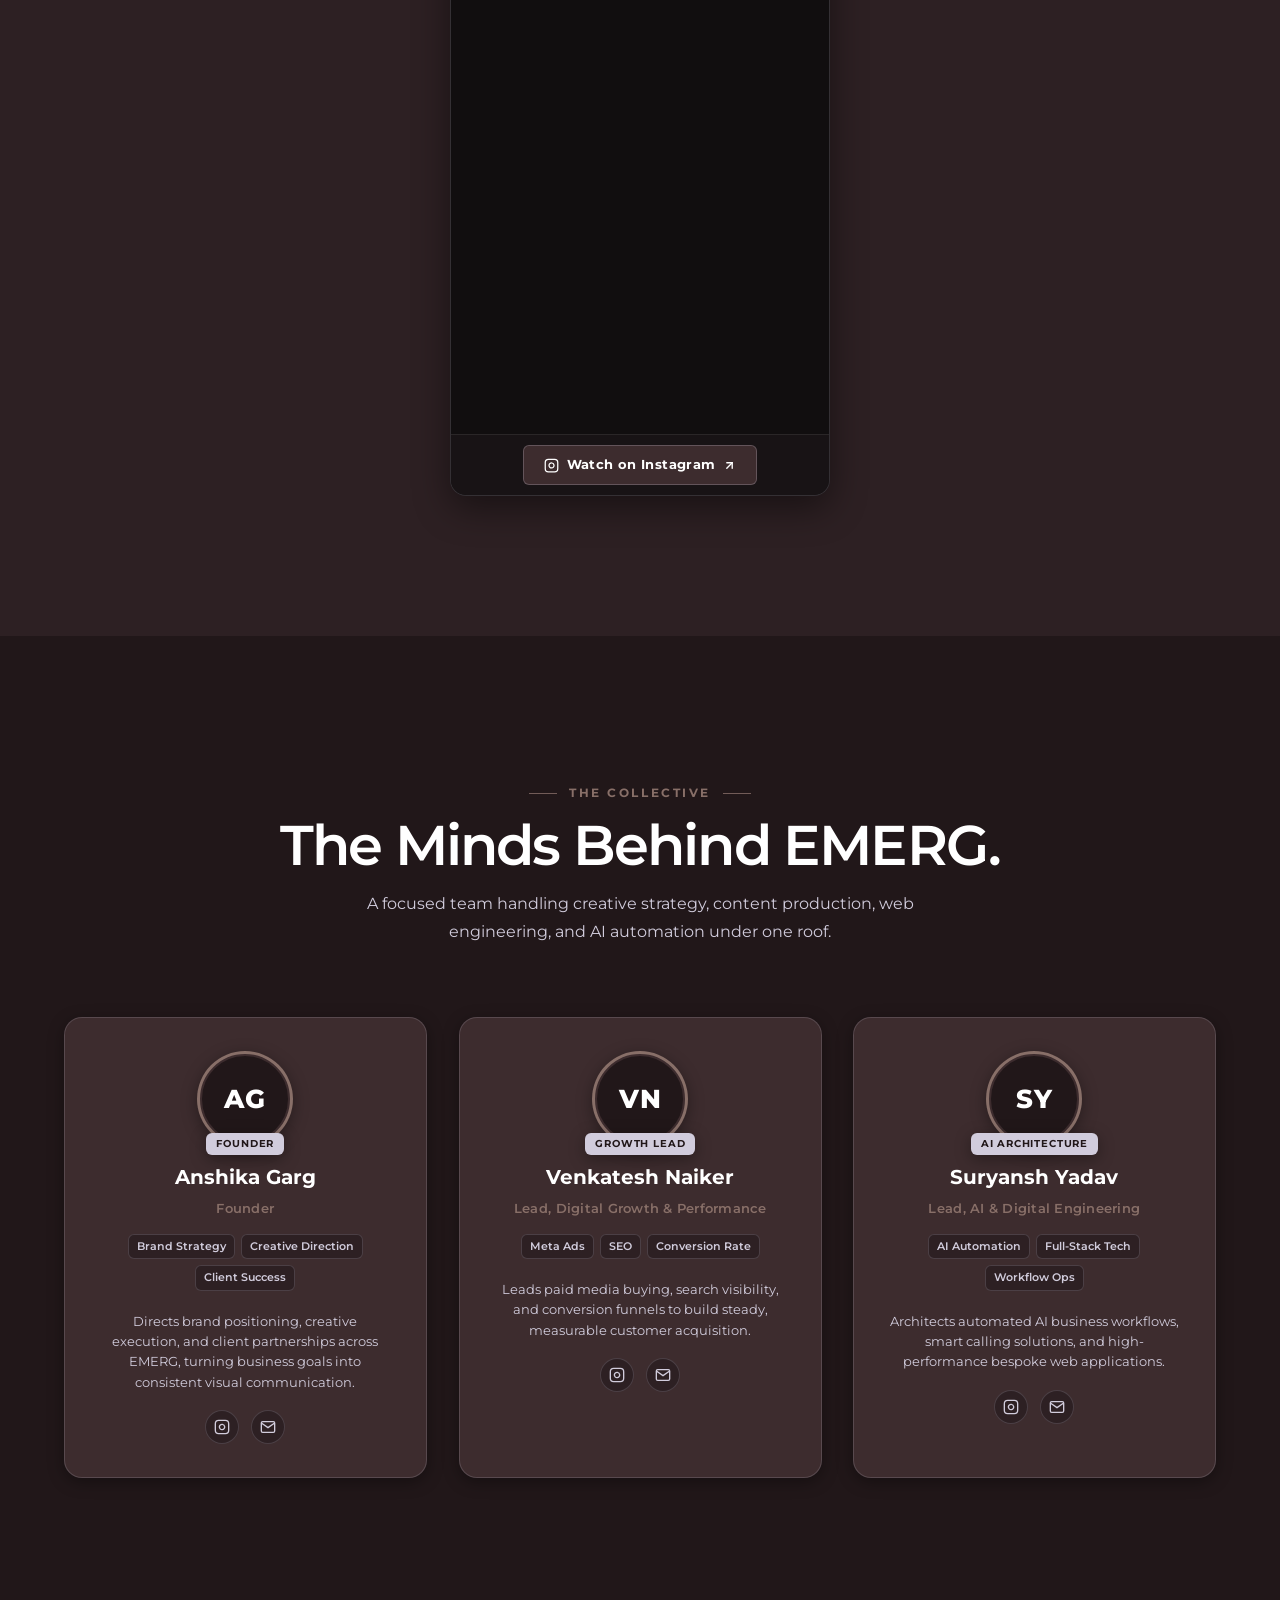
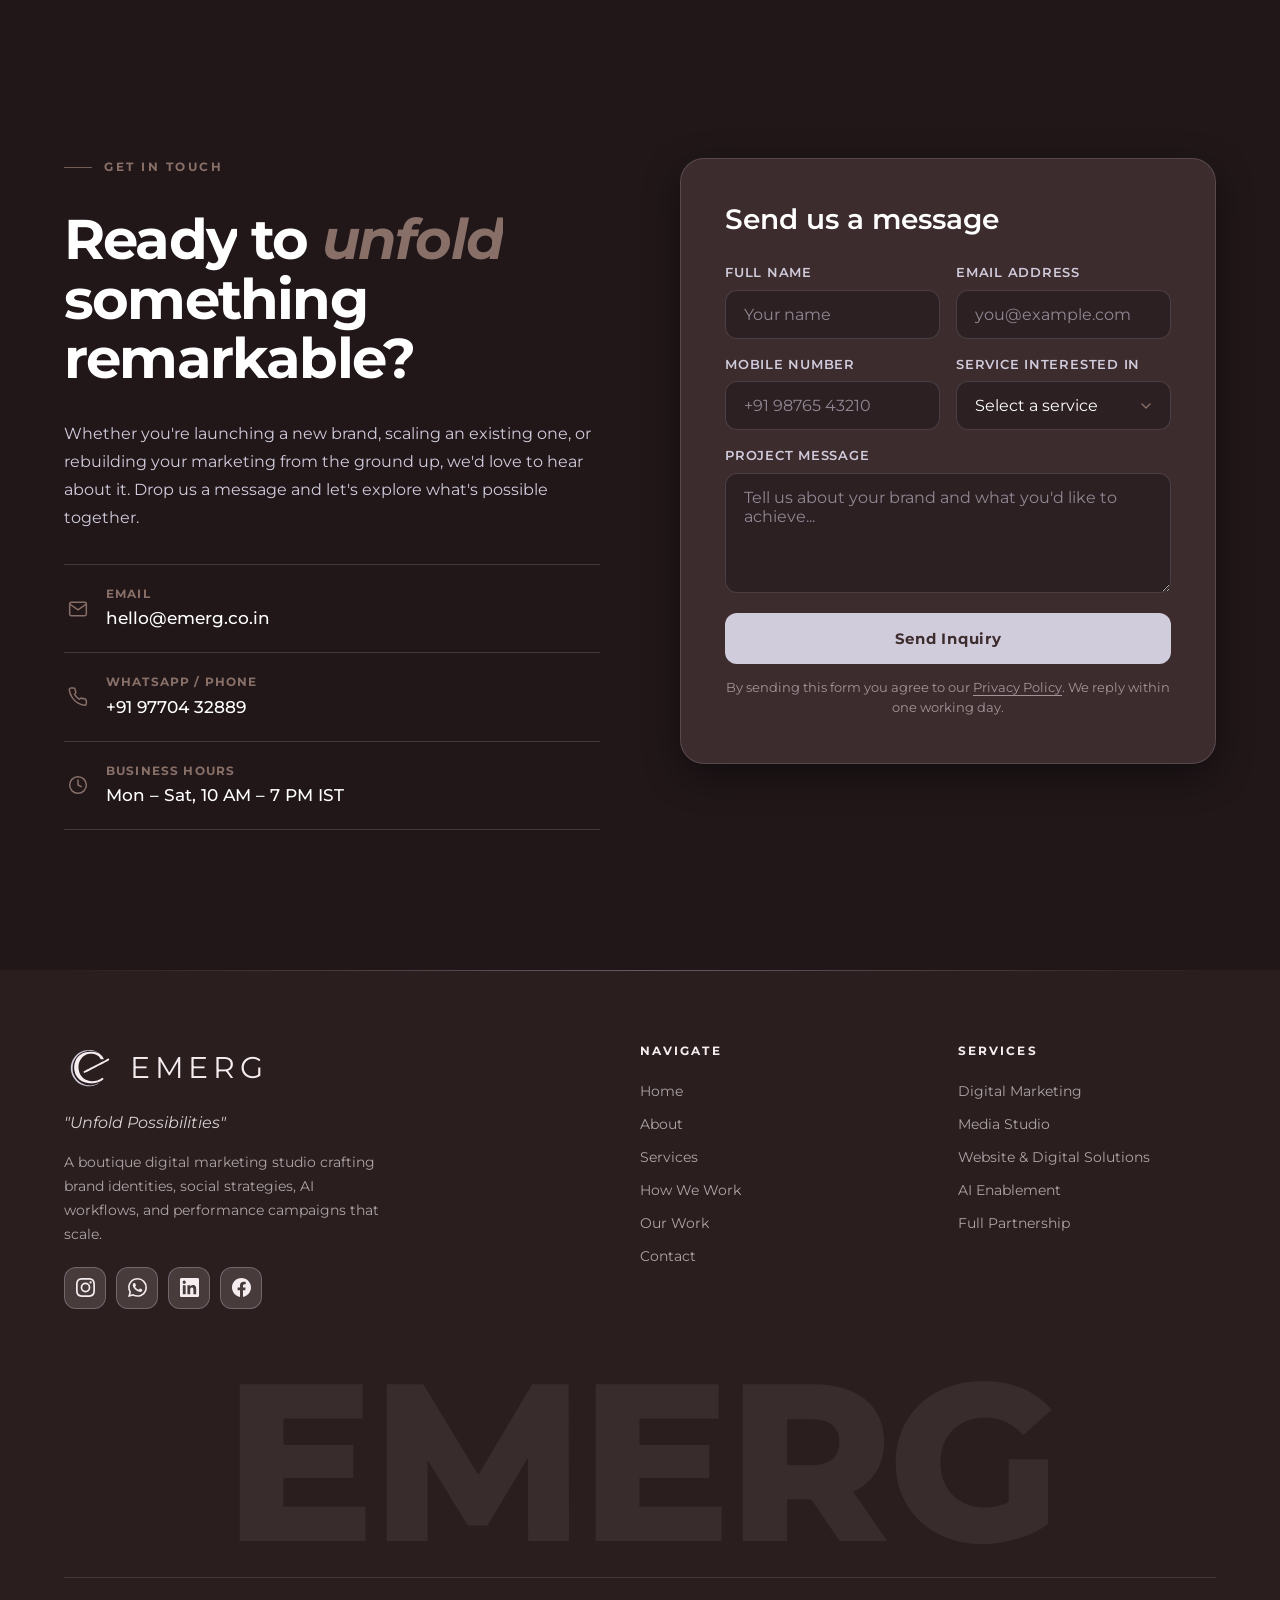
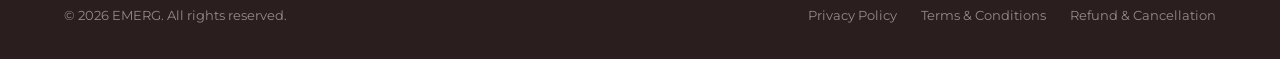
==== commit d3c8b228: "Merge remote-tracking branch 'origin/v0/editorial-polish' into v0/emerg-refinements" ====
--- a/public/index.html
+++ b/public/index.html
@@ -14,6 +14,47 @@
       content="Brand identity, digital marketing, websites, and practical AI automation built for measurable business growth."
     />
     <meta property="og:type" content="website" />
+    <meta property="og:url" content="https://emerg.co.in/" />
+    <meta property="og:site_name" content="EMERG" />
+    <meta property="og:locale" content="en_IN" />
+    <meta property="og:image" content="https://emerg.co.in/hero_section.jpg" />
+    <meta property="og:image:alt" content="EMERG studio workspace in Jabalpur" />
+    <meta name="twitter:card" content="summary_large_image" />
+    <meta name="twitter:title" content="EMERG: Digital Marketing, Web &amp; AI Studio" />
+    <meta name="twitter:description" content="Brand identity, digital marketing, websites, and practical AI automation from Jabalpur, India." />
+    <meta name="twitter:image" content="https://emerg.co.in/hero_section.jpg" />
+    <meta name="theme-color" content="#3D2C2E" />
+    <meta name="format-detection" content="telephone=no" />
+    <link rel="canonical" href="https://emerg.co.in/" />
+    <link rel="preload" as="image" href="./hero_section.jpg" fetchpriority="high" />
+    <script type="application/ld+json">
+      {
+        "@context": "https://schema.org",
+        "@type": "ProfessionalService",
+        "name": "EMERG",
+        "slogan": "Unfold Possibilities",
+        "url": "https://emerg.co.in/",
+        "logo": "https://emerg.co.in/assets/logo.png",
+        "image": "https://emerg.co.in/hero_section.jpg",
+        "email": "hello@emerg.co.in",
+        "telephone": "+91-97704-32889",
+        "priceRange": "₹₹",
+        "address": {
+          "@type": "PostalAddress",
+          "addressLocality": "Jabalpur",
+          "addressRegion": "Madhya Pradesh",
+          "addressCountry": "IN"
+        },
+        "areaServed": "IN",
+        "openingHoursSpecification": {
+          "@type": "OpeningHoursSpecification",
+          "dayOfWeek": ["Monday", "Tuesday", "Wednesday", "Thursday", "Friday", "Saturday"],
+          "opens": "10:00",
+          "closes": "19:00"
+        },
+        "knowsAbout": ["Digital Marketing", "Branding", "Website Development", "SEO", "AI Automation"]
+      }
+    </script>
     <link rel="icon" href="favicon.ico" sizes="any" />
     <link rel="icon" href="assets/favicon.svg" type="image/svg+xml" />
     <link rel="icon" type="image/png" sizes="32x32" href="assets/favicon-32.png" />
@@ -194,14 +235,10 @@
           <div class="hero-layout">
             <!-- Left: Content -->
             <div class="hero-content">
-              <div class="hero-eyebrow reveal">
-                <span class="eyebrow-pill">
-                  EMERG · Jabalpur, India
-                </span>
-                <span class="eyebrow-pill">
-                  Branding · Digital · Web · AI
-                </span>
-              </div>
+              <p class="hero-kicker reveal">
+                <span class="hero-kicker-dot" aria-hidden="true"></span>
+                Independent studio &mdash; Jabalpur, India
+              </p>
 
               <h1 class="hero-headline reveal reveal-delay-1" id="hero-heading">
                 Brand identity, websites &amp;<br />
@@ -211,13 +248,6 @@
               <p class="hero-subheadline reveal reveal-delay-2">
                 EMERG helps businesses build clear brand identities, manage social and ad campaigns, launch fast websites, and automate daily workflows from concept to execution.
               </p>
-
-              <div class="hero-pillars reveal reveal-delay-2">
-                <span class="hero-pillar-tag">Digital Marketing</span>
-                <span class="hero-pillar-tag">Media Studio</span>
-                <span class="hero-pillar-tag">Web Solutions</span>
-                <span class="hero-pillar-tag">AI Enablement</span>
-              </div>
 
               <div class="hero-ctas reveal reveal-delay-3">
                 <a href="#work" class="btn btn-primary" id="hero-cta-work">
@@ -1093,6 +1123,7 @@
                       class="reel-embed-frame"
                       src="https://www.instagram.com/reel/DT0mnnvkjWG/embed/"
                       title="EMERG Instagram Reel: Brand Identity Film"
+                      loading="lazy"
                       frameborder="0"
                       scrolling="no"
                       allowtransparency="true"
@@ -1557,9 +1588,19 @@
                   </a></span>
                 </div>
 
+                <div class="form-honeypot" aria-hidden="true">
+                  <label for="hp-field">Leave this field empty</label>
+                  <input type="text" id="hp-field" name="_honey" tabindex="-1" autocomplete="off" />
+                </div>
+
                 <button type="submit" class="form-submit" id="formSubmitBtn">
                   Send Inquiry
                 </button>
+
+                <p class="form-consent">
+                  By sending this form you agree to our
+                  <a href="privacy-policy.html">Privacy Policy</a>. We reply within one working day.
+                </p>
 
               </form>
             </div>
@@ -1712,6 +1753,7 @@
           <nav class="footer-legal" aria-label="Legal links">
             <a href="privacy-policy.html">Privacy Policy</a>
             <a href="terms-and-conditions.html">Terms &amp; Conditions</a>
+            <a href="refund-policy.html">Refund &amp; Cancellation</a>
           </nav>
         </div>
       </div>
@@ -1770,8 +1812,7 @@
     </button>
 
     <!-- Instagram Official Embed Library -->
-    <script async src="https://www.instagram.com/embed.js"></script>
-    <script src="https://unpkg.com/lenis@1.1.13/dist/lenis.min.js"></script>
+    <script src="vendor/lenis.min.js"></script>
     <script src="script.js"></script>
     <script src="premium.js"></script>
     <script src="editorial.js"></script>
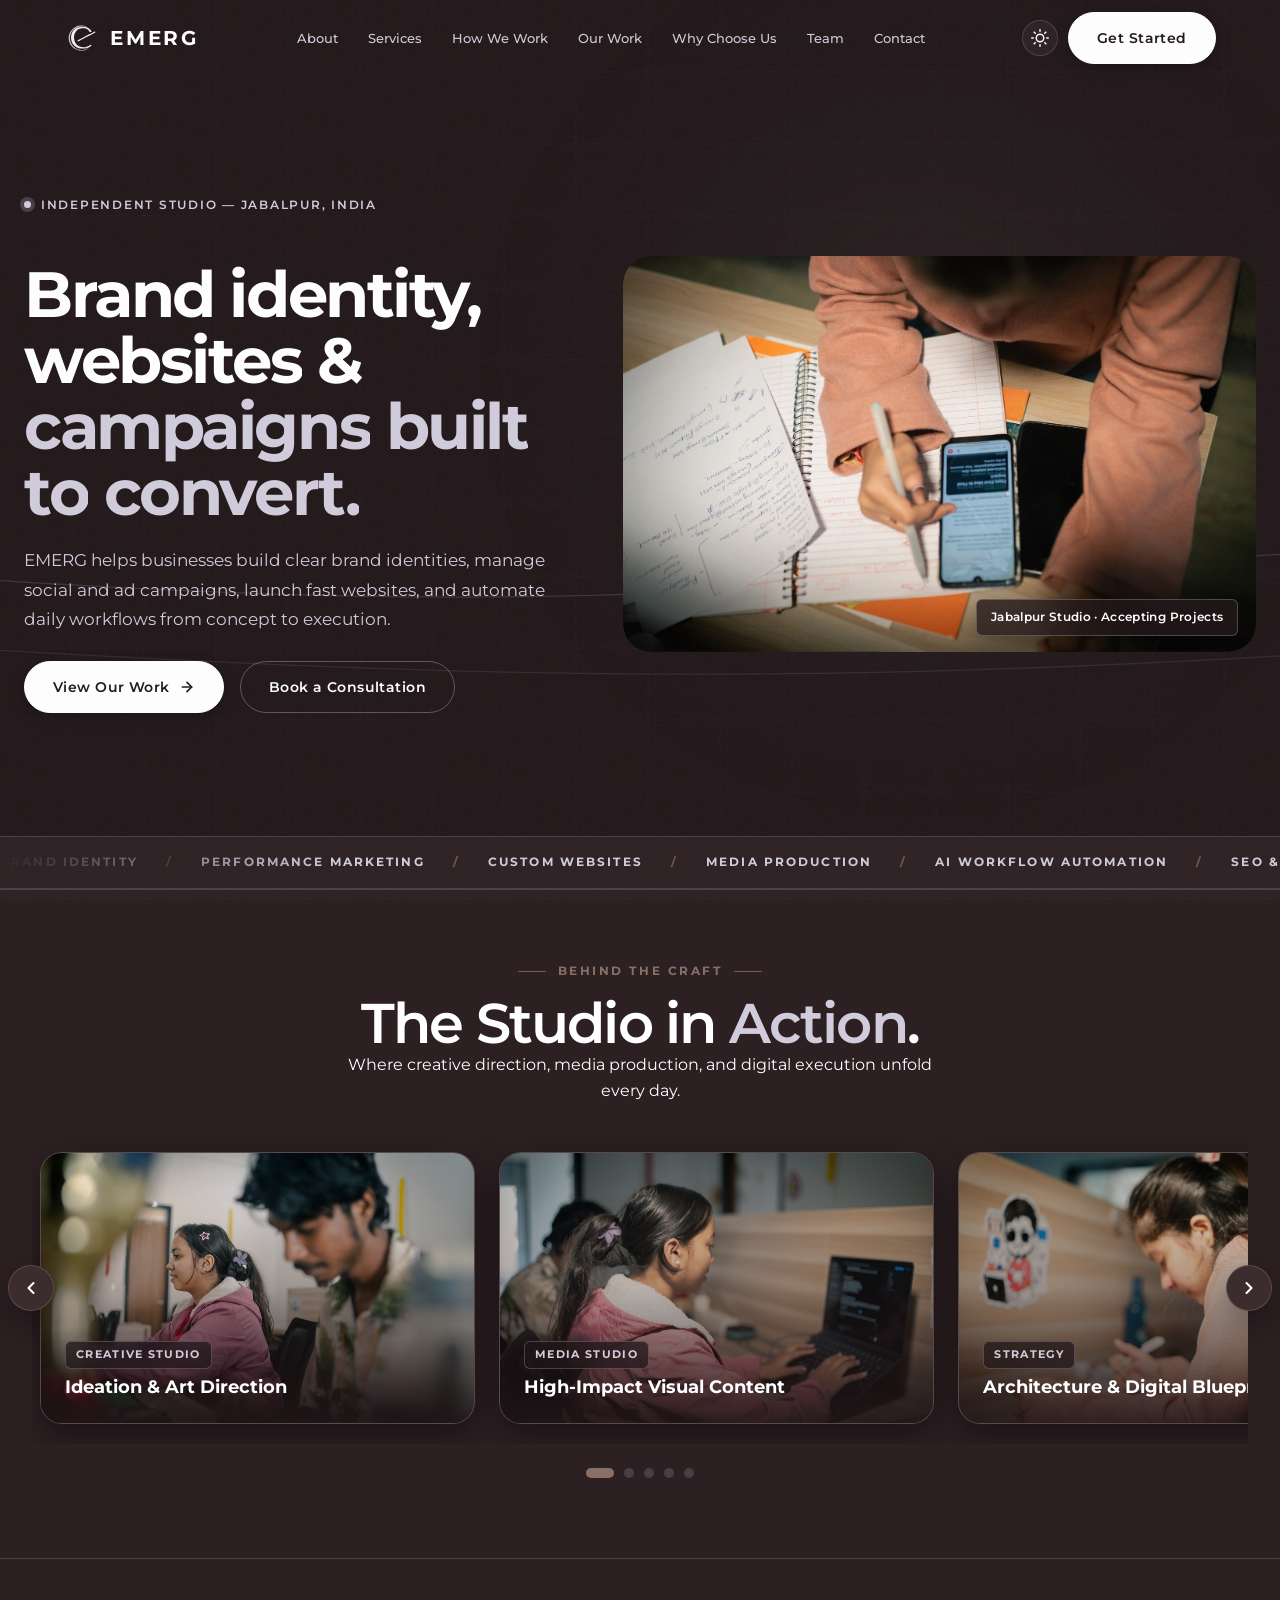
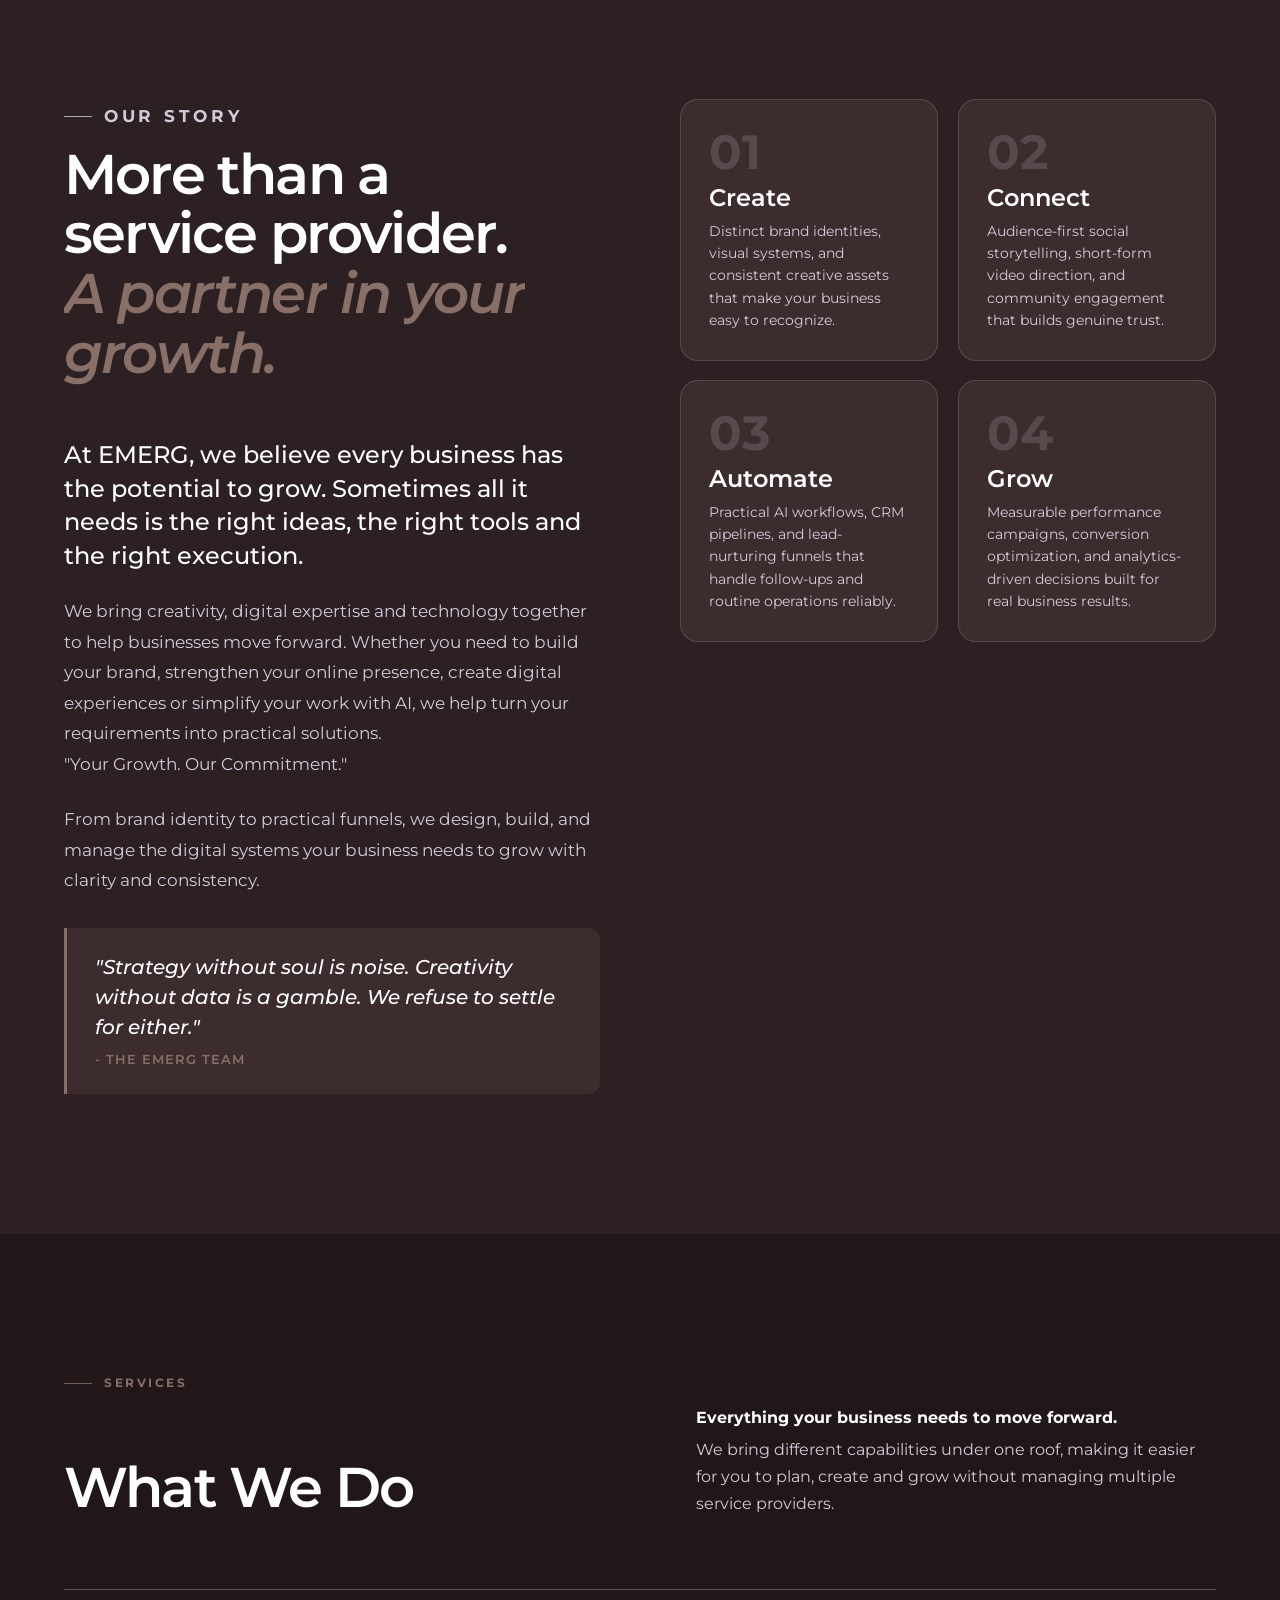
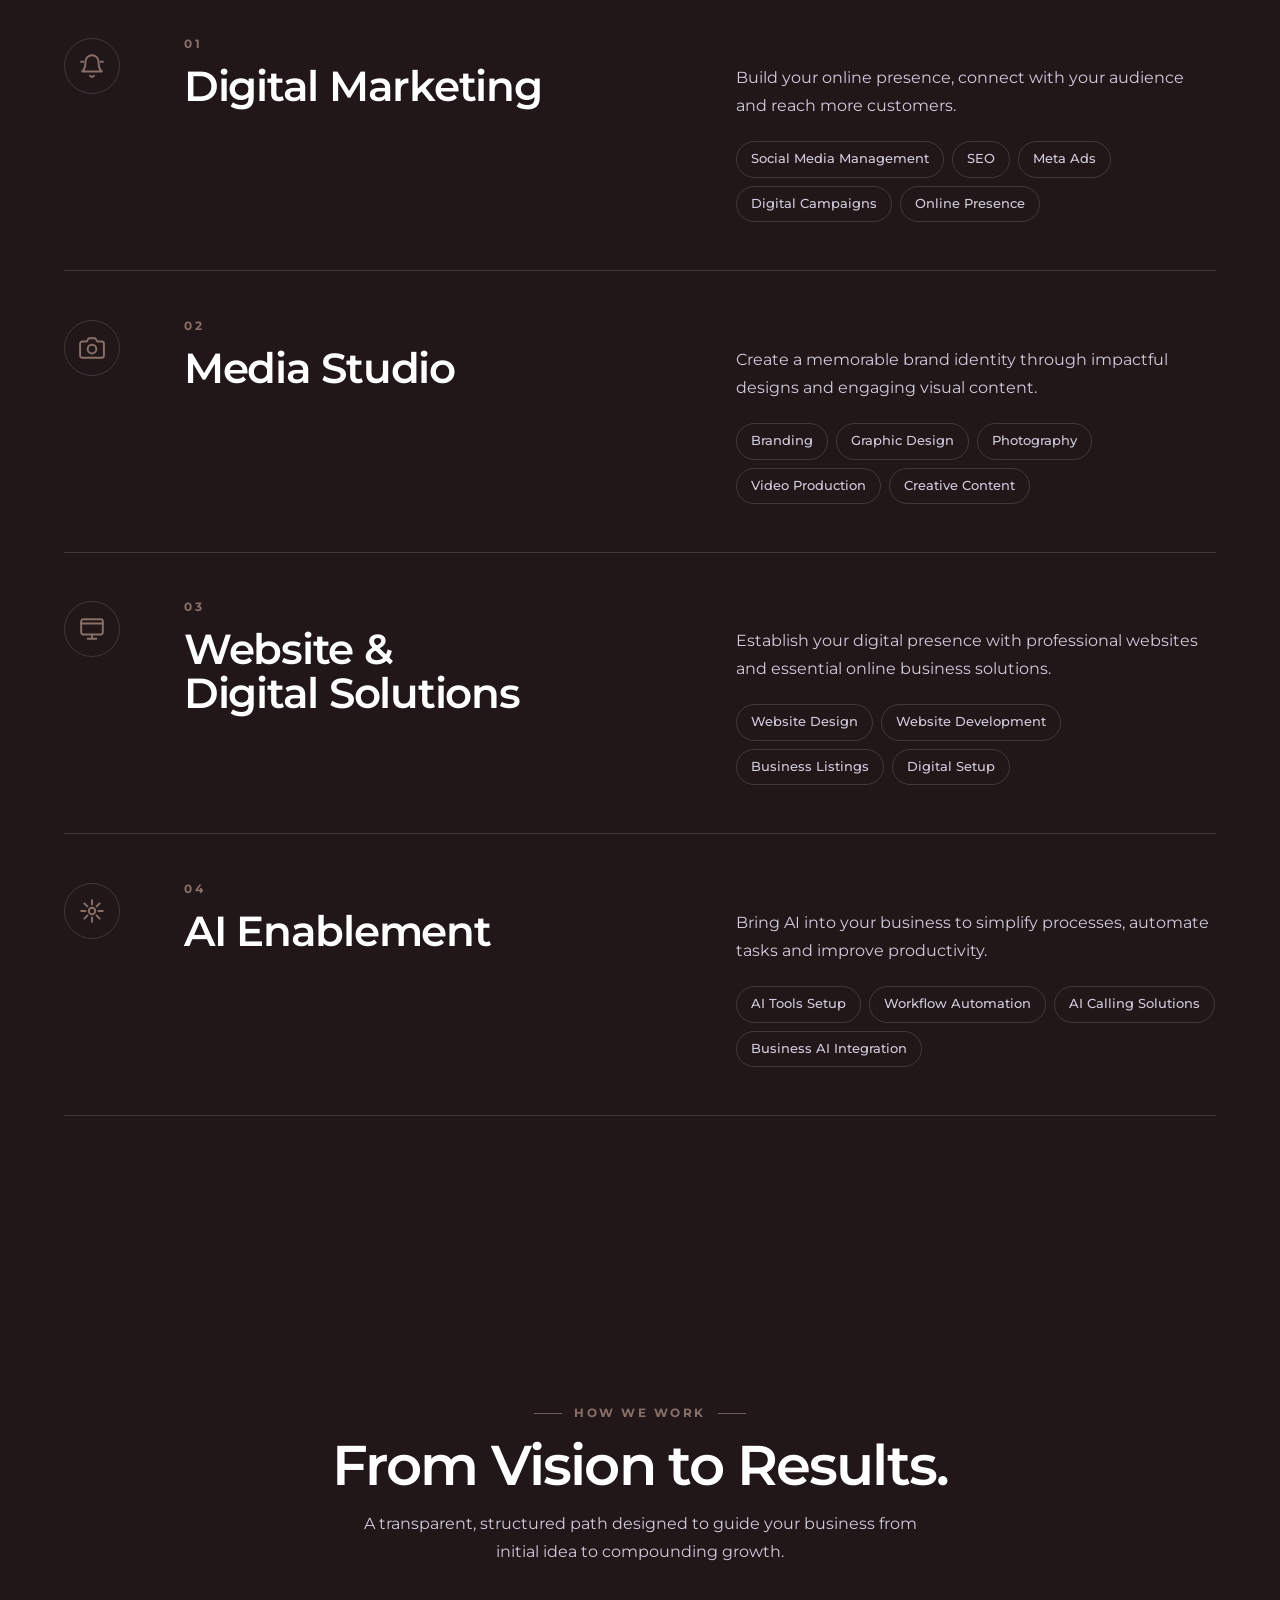
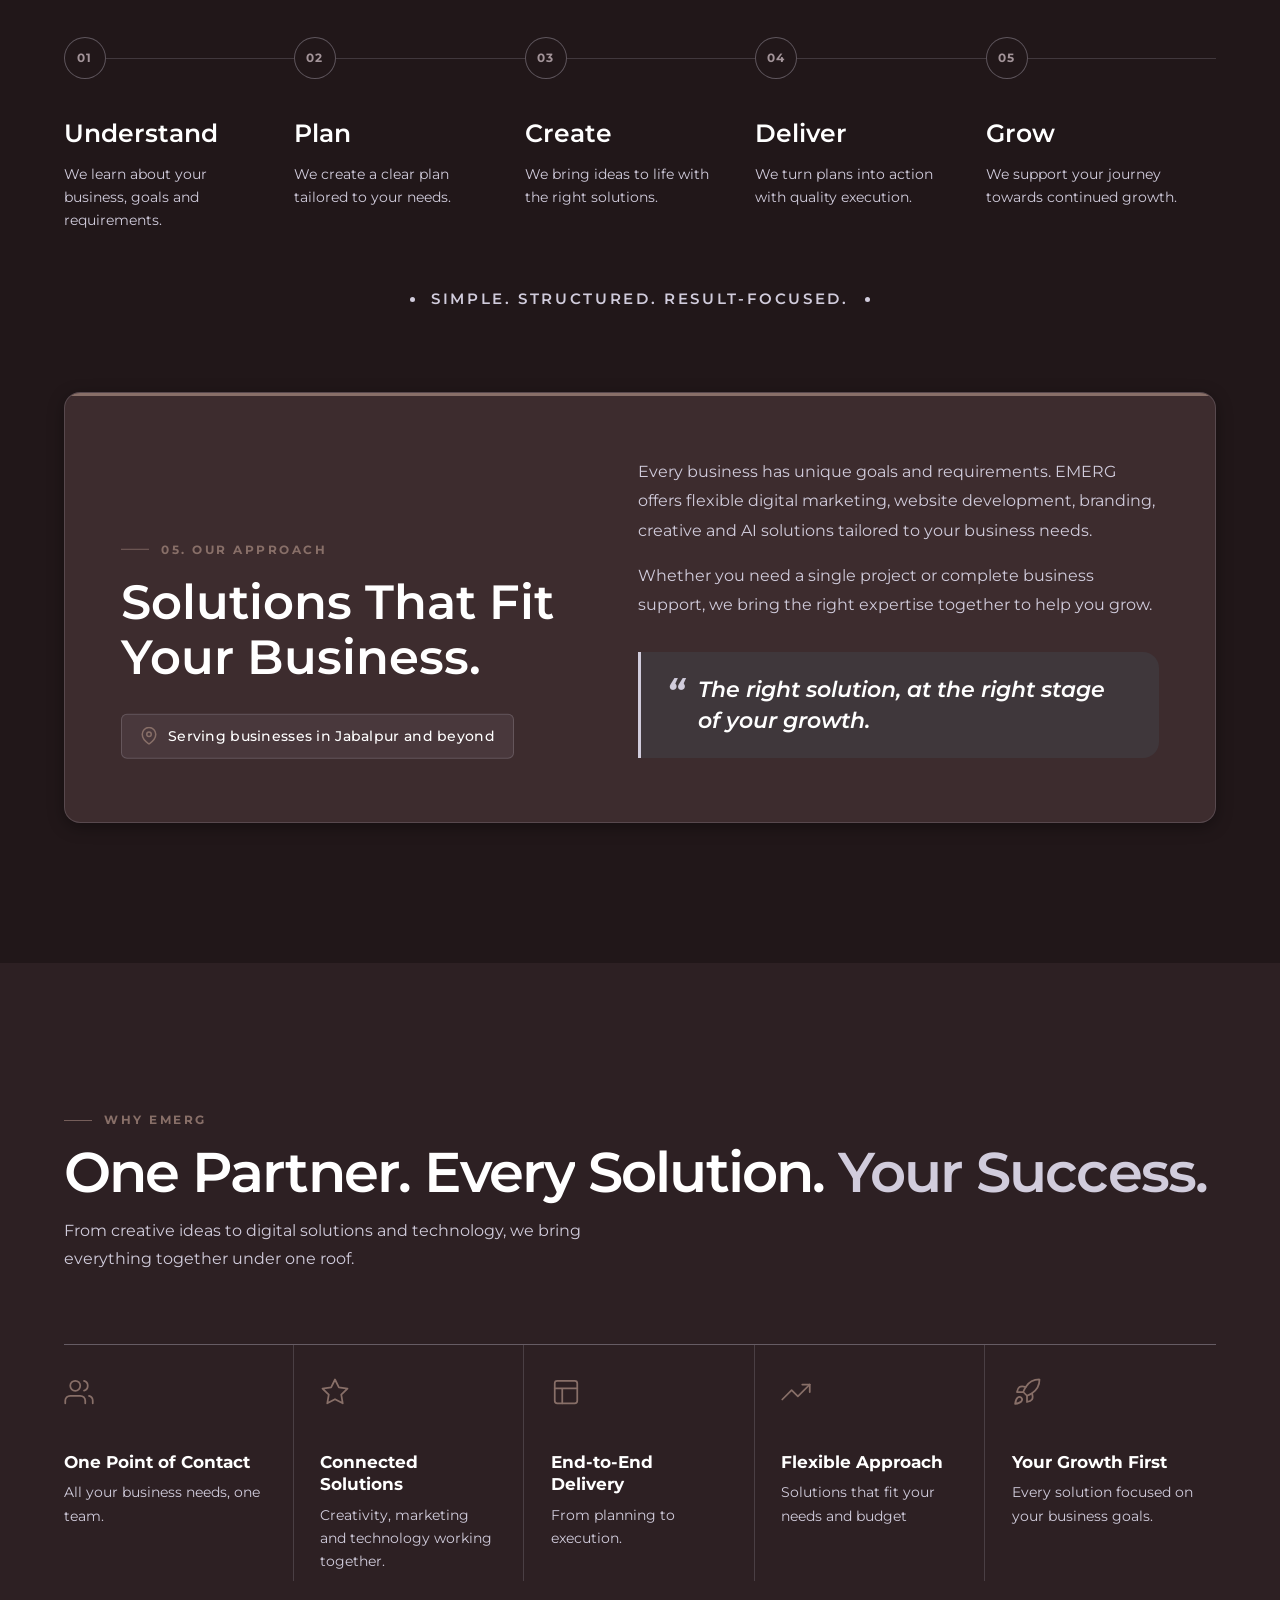
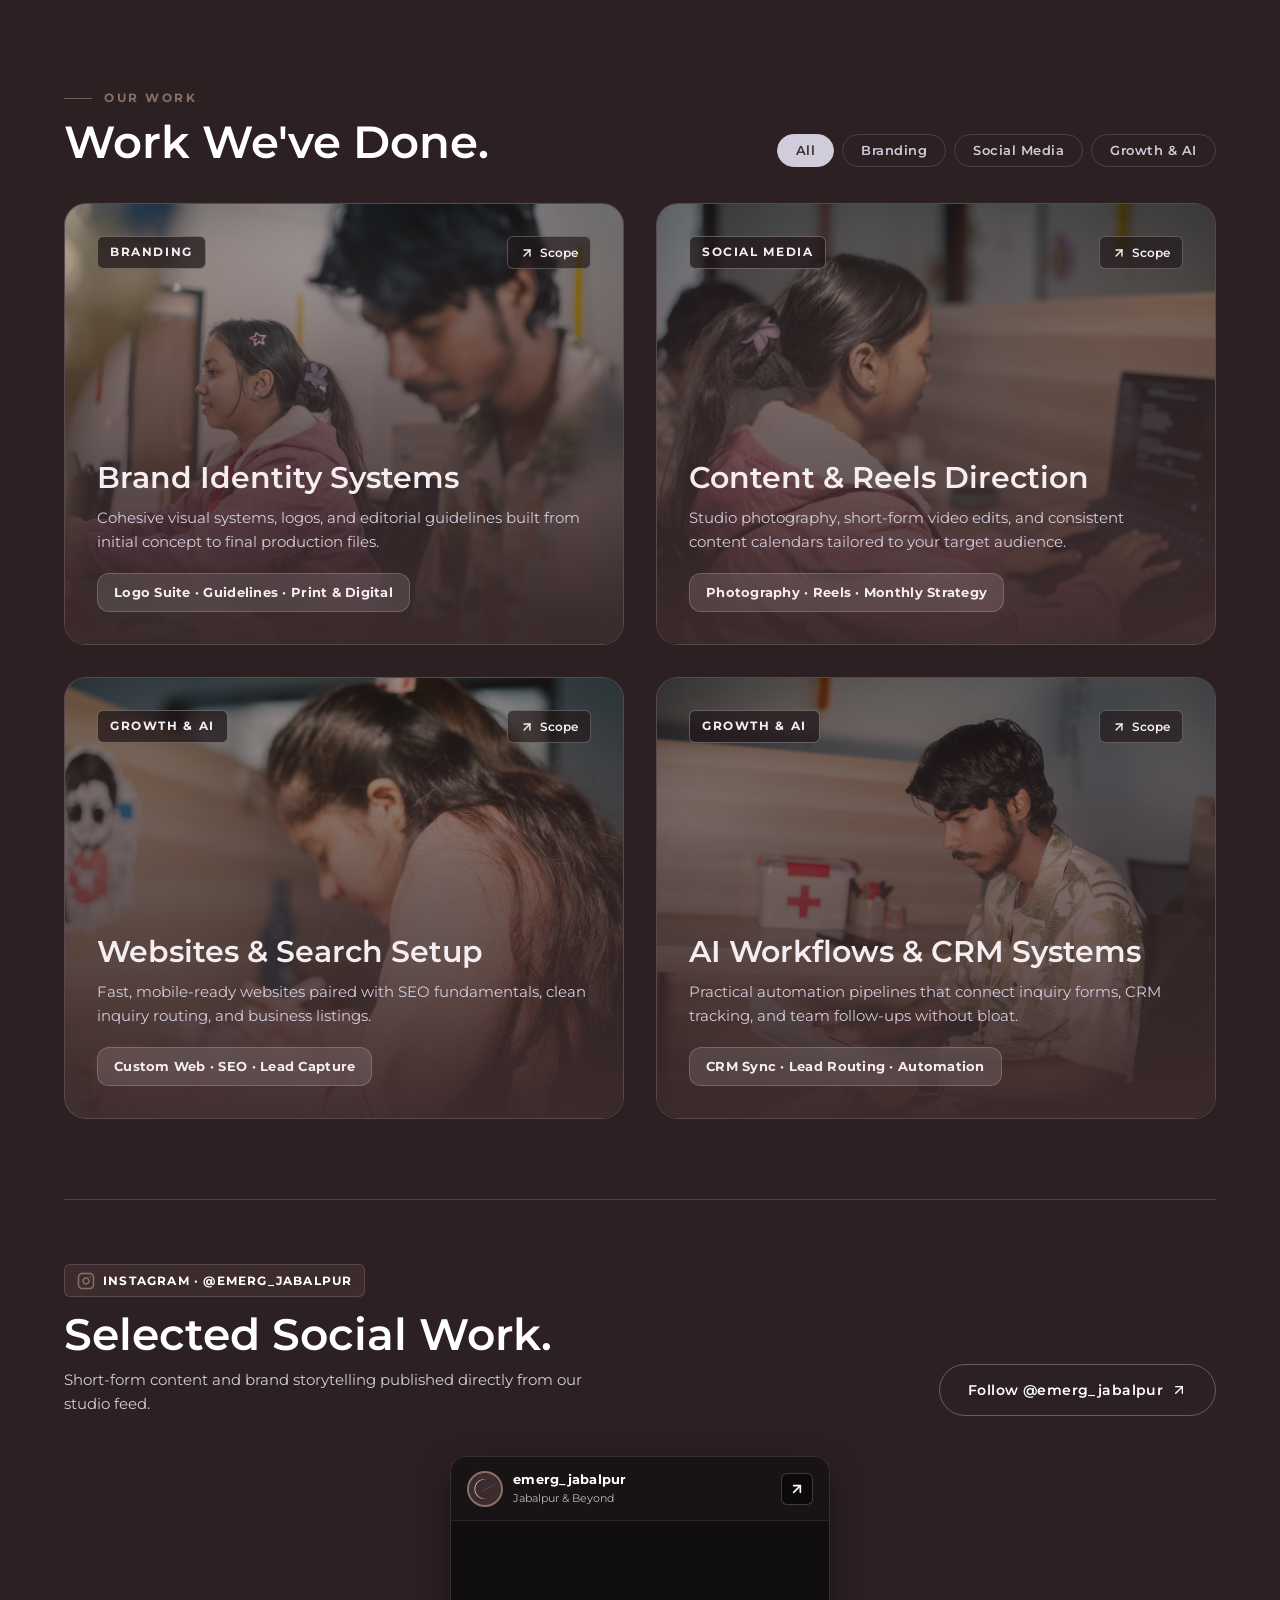
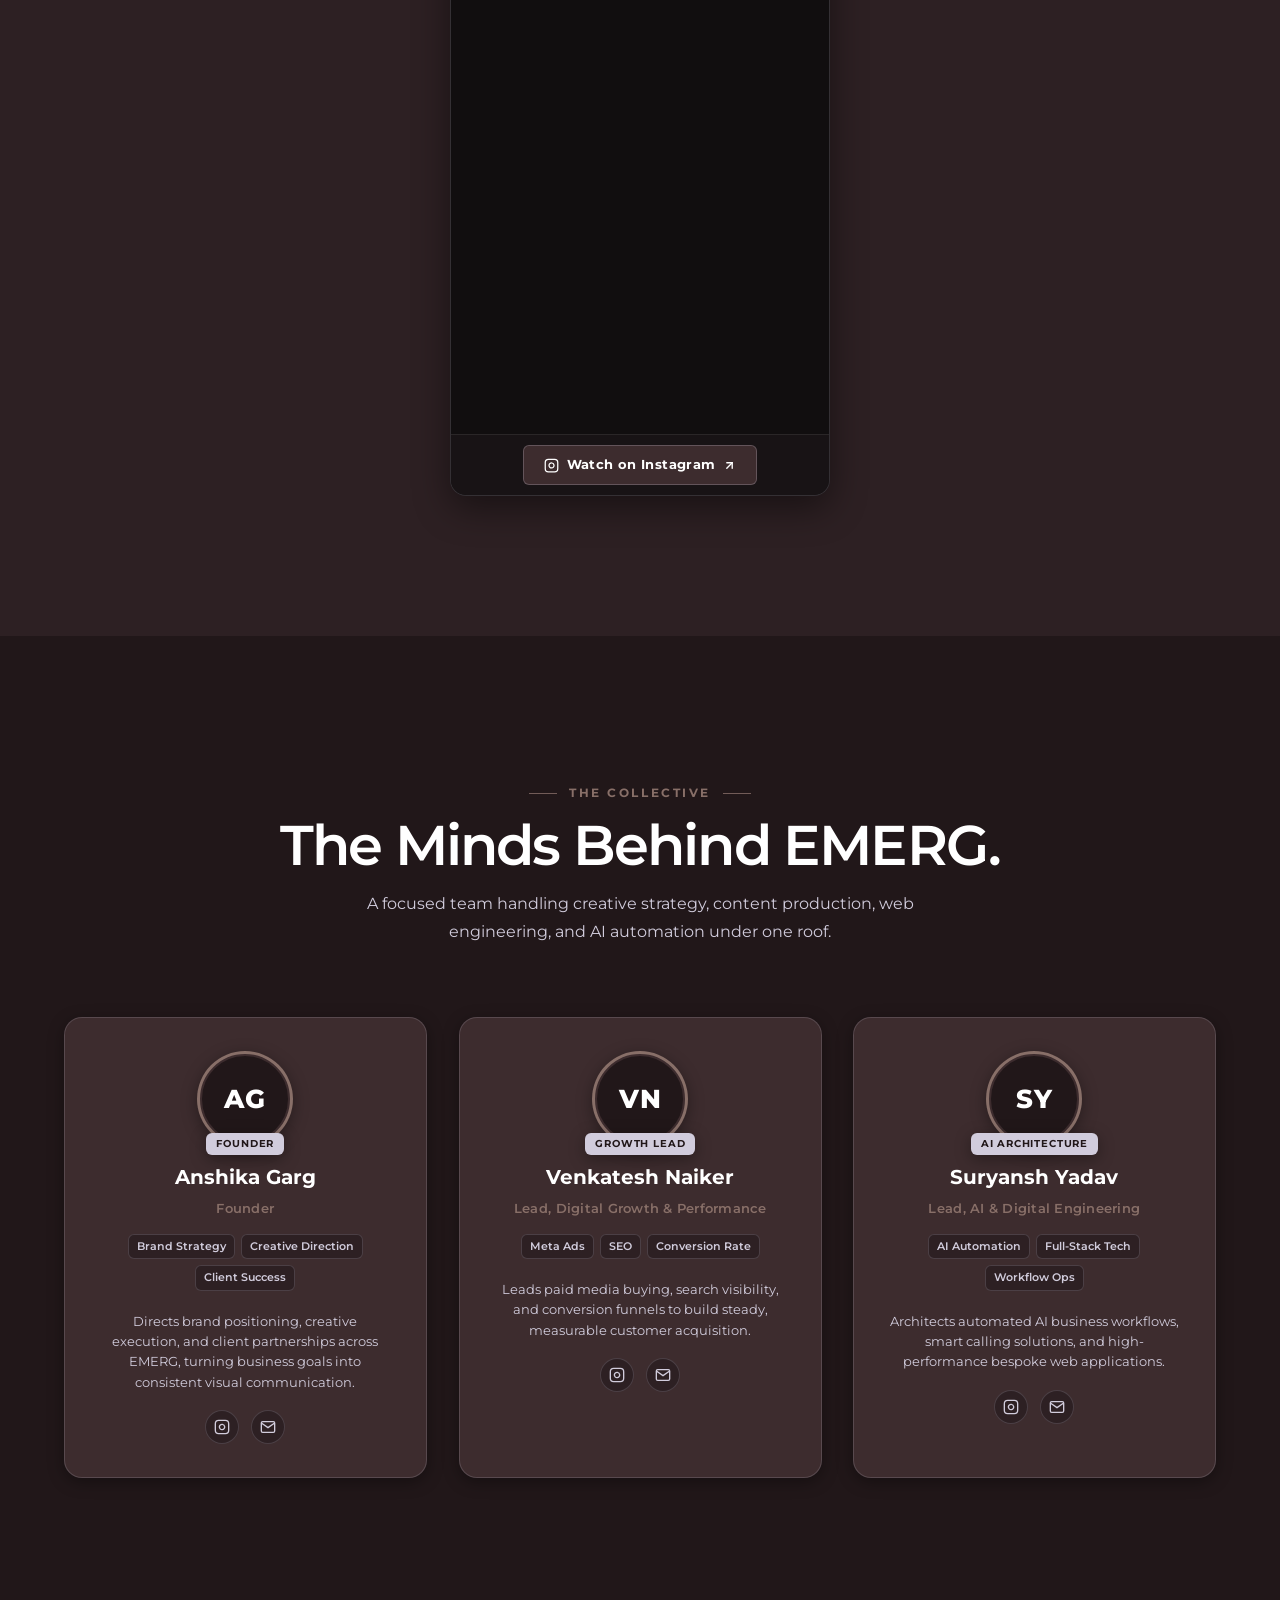
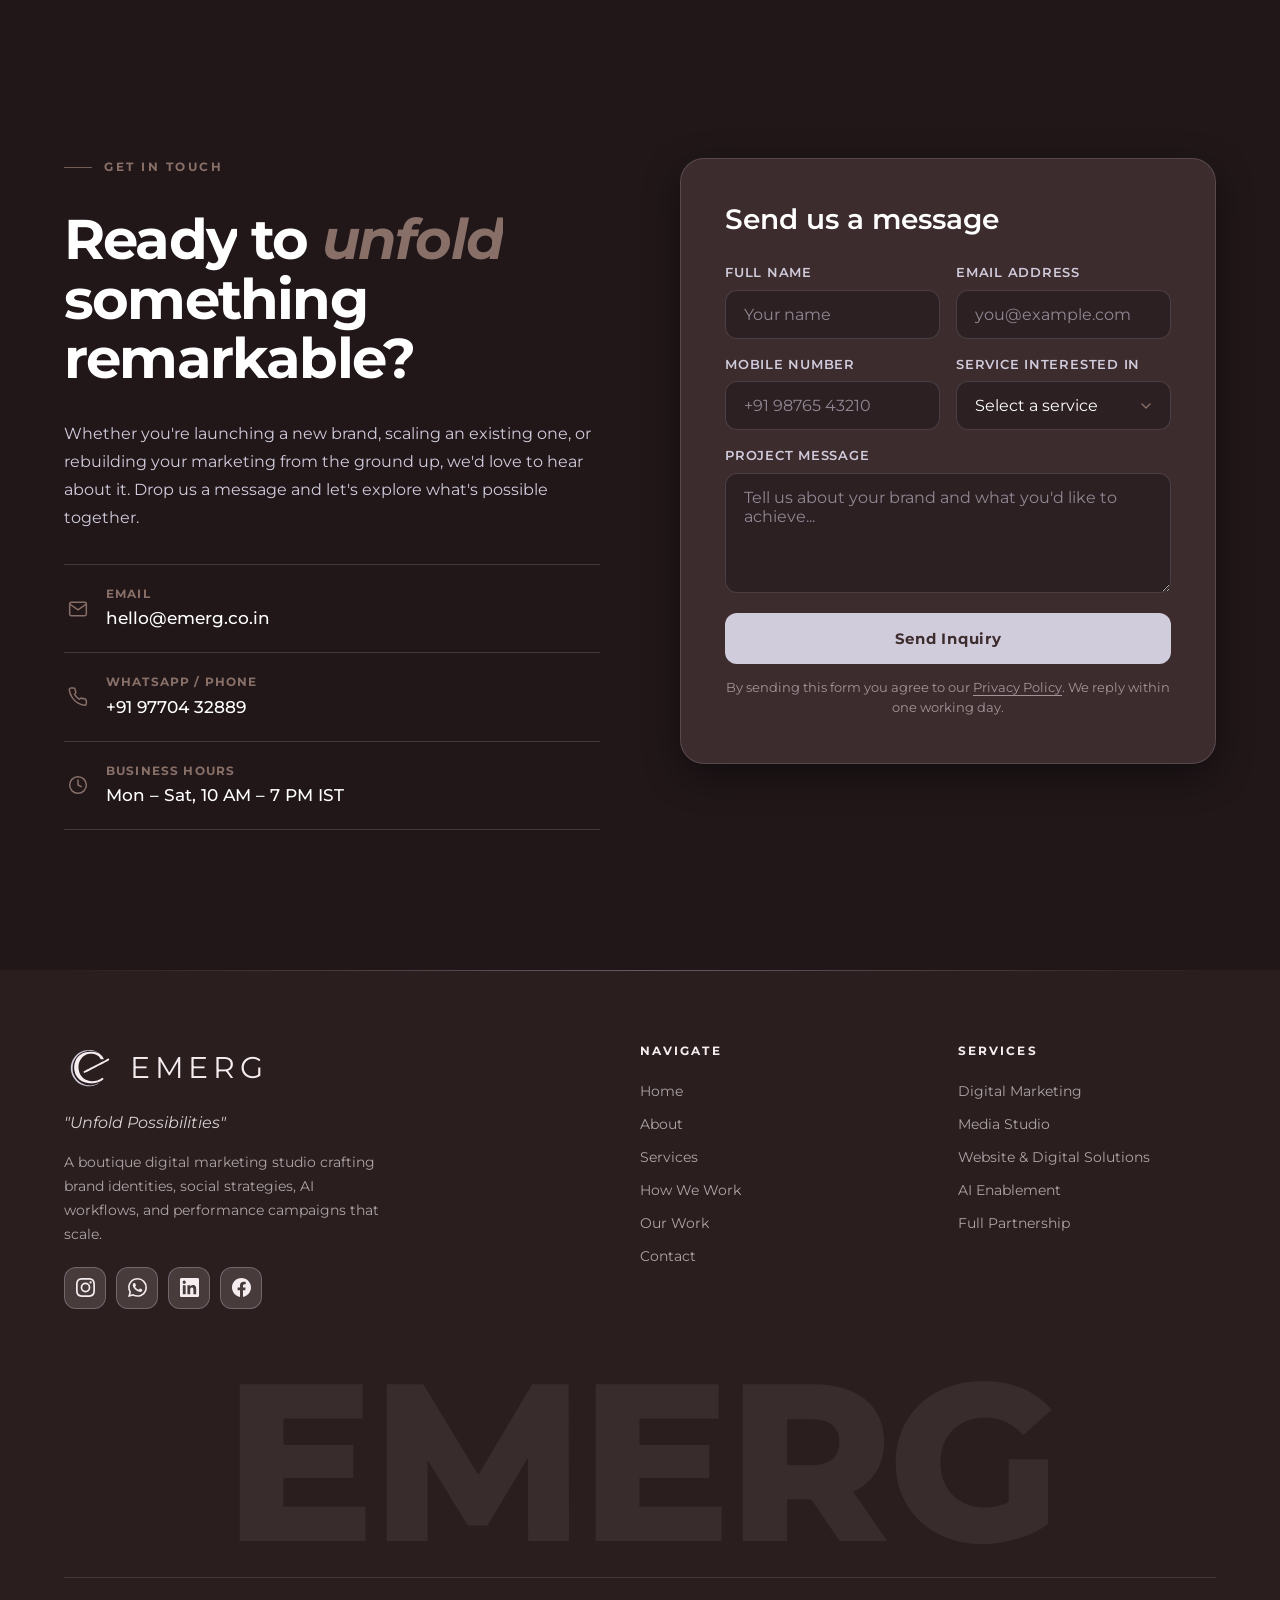
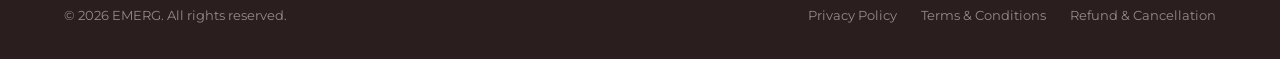
==== commit 973e98cf: "Fix light logo/favicon, smooth gallery, timeline layering, balanced heading, editable content, Insta" ====
--- a/public/index.html
+++ b/public/index.html
@@ -744,7 +744,7 @@
           <div class="section-header reveal">
             <p class="eyebrow">Why EMERG</p>
             <h2 class="section-title" id="why-heading">
-              One Partner. Every Solution. Your Success.
+              <span class="nowrap">One Partner.</span> <span class="nowrap">Every Solution.</span> <span class="nowrap gradient-text">Your Success.</span>
             </h2>
             <p class="section-subtitle">
              From creative ideas to digital solutions and technology, we bring everything together under one roof.
@@ -1066,7 +1066,7 @@
                       <path d="M16 11.37A4 4 0 1 1 12.63 8 4 4 0 0 1 16 11.37z" stroke="currentColor" stroke-width="2"></path>
                       <line x1="17.5" y1="6.5" x2="17.51" y2="6.5" stroke="currentColor" stroke-width="2" stroke-linecap="round"></line>
                     </svg>
-                    <span>Instagram · @emergunfold</span>
+                    <span>Instagram · @emerg_jabalpur</span>
                   </div>
                   <h3 class="reels-title">Selected Social Work.</h3>
                   <p class="reels-subtitle">
@@ -1074,12 +1074,12 @@
                   </p>
                 </div>
                 <a
-                  href="https://instagram.com/emergunfold"
+                  href="https://instagram.com/emerg_jabalpur/"
                   target="_blank"
                   rel="noopener noreferrer"
                   class="btn btn-outline reels-follow-btn"
                 >
-                  <span>Follow @emergunfold</span>
+                  <span>Follow @emerg_jabalpur</span>
                   <svg width="16" height="16" viewBox="0 0 24 24" fill="none" stroke="currentColor" stroke-width="2" stroke-linecap="round" aria-hidden="true">
                     <line x1="7" y1="17" x2="17" y2="7"></line>
                     <polyline points="7 7 17 7 17 17"></polyline>
@@ -1099,7 +1099,7 @@
                         <img src="assets/monogram.png" alt="EMERG" class="reel-avatar-img" />
                       </div>
                       <div class="reel-creator-meta">
-                        <span class="reel-handle">emergunfold</span>
+                        <span class="reel-handle">emerg_jabalpur</span>
                         <span class="reel-tagline">Jabalpur &amp; Beyond</span>
                       </div>
                     </div>
@@ -1194,7 +1194,7 @@
                   Directs brand positioning, creative execution, and client partnerships across EMERG, turning business goals into consistent visual communication.
                 </p>
                 <div class="team-socials">
-                  <a href="https://instagram.com/emergunfold" target="_blank" rel="noopener noreferrer" class="team-social-link" aria-label="Instagram profile">
+                  <a href="https://instagram.com/emerg_jabalpur/" target="_blank" rel="noopener noreferrer" class="team-social-link" aria-label="Instagram profile">
                     <svg width="16" height="16" viewBox="0 0 24 24" fill="none" stroke="currentColor" stroke-width="2"><rect x="2" y="2" width="20" height="20" rx="5" ry="5"></rect><path d="M16 11.37A4 4 0 1 1 12.63 8 4 4 0 0 1 16 11.37z"></path><line x1="17.5" y1="6.5" x2="17.51" y2="6.5"></line></svg>
                   </a>
                   <a href="mailto:hello@emerg.co.in" class="team-social-link" aria-label="Email Anshika">
@@ -1226,7 +1226,7 @@
                   Leads paid media buying, search visibility, and conversion funnels to build steady, measurable customer acquisition.
                 </p>
                 <div class="team-socials">
-                  <a href="https://instagram.com/emergunfold" target="_blank" rel="noopener noreferrer" class="team-social-link" aria-label="Instagram profile">
+                  <a href="https://instagram.com/emerg_jabalpur/" target="_blank" rel="noopener noreferrer" class="team-social-link" aria-label="Instagram profile">
                     <svg width="16" height="16" viewBox="0 0 24 24" fill="none" stroke="currentColor" stroke-width="2"><rect x="2" y="2" width="20" height="20" rx="5" ry="5"></rect><path d="M16 11.37A4 4 0 1 1 12.63 8 4 4 0 0 1 16 11.37z"></path><line x1="17.5" y1="6.5" x2="17.51" y2="6.5"></line></svg>
                   </a>
                   <a href="mailto:hello@emerg.co.in" class="team-social-link" aria-label="Email Venkatesh">
@@ -1258,7 +1258,7 @@
                   Architects automated AI business workflows, smart calling solutions, and high-performance bespoke web applications.
                 </p>
                 <div class="team-socials">
-                  <a href="https://instagram.com/emergunfold" target="_blank" rel="noopener noreferrer" class="team-social-link" aria-label="Instagram profile">
+                  <a href="https://instagram.com/emerg_jabalpur/" target="_blank" rel="noopener noreferrer" class="team-social-link" aria-label="Instagram profile">
                     <svg width="16" height="16" viewBox="0 0 24 24" fill="none" stroke="currentColor" stroke-width="2"><rect x="2" y="2" width="20" height="20" rx="5" ry="5"></rect><path d="M16 11.37A4 4 0 1 1 12.63 8 4 4 0 0 1 16 11.37z"></path><line x1="17.5" y1="6.5" x2="17.51" y2="6.5"></line></svg>
                   </a>
                   <a href="mailto:hello@emerg.co.in" class="team-social-link" aria-label="Email Suryansh">
@@ -1639,7 +1639,7 @@
             <nav class="social-links" aria-label="Social media links">
               <!-- Instagram -->
               <a
-                href="https://instagram.com/emergstudio"
+                href="https://instagram.com/emerg_jabalpur/"
                 class="social-link"
                 target="_blank"
                 rel="noopener noreferrer"
@@ -1812,6 +1812,7 @@
     </button>
 
     <!-- Instagram Official Embed Library -->
+    <script src="site-content.js"></script>
     <script src="vendor/lenis.min.js"></script>
     <script src="script.js"></script>
     <script src="premium.js"></script>
--- a/public/editorial.css
+++ b/public/editorial.css
@@ -376,3 +376,50 @@
   .project-card .project-card-bg-img { transform: none; }
   .cursor-label { display: none; }
 }
+
+/* ---------- Refinement fixes ---------- */
+.nowrap { white-space: nowrap; }
+#why-heading { text-wrap: balance; }
+
+/* Timeline line is an absolute pseudo-element, so lift the numbers above it */
+.steps-grid .step-card .step-num {
+  position: relative;
+  z-index: 1;
+}
+.steps-grid .step-title,
+.steps-grid .step-desc {
+  position: relative;
+  z-index: 1;
+}
+
+/* Gallery: one scroll engine at a time to stop jitter */
+.gallery-track-container {
+  scroll-behavior: auto;
+  overscroll-behavior-x: contain;
+  cursor: grab;
+}
+.gallery-track-container.dragging {
+  scroll-snap-type: none;
+  cursor: grabbing;
+  user-select: none;
+}
+.gallery-track-container.is-animating { scroll-snap-type: none; }
+.gallery-img { -webkit-user-drag: none; user-select: none; }
+.gallery-card,
+.gallery-img { backface-visibility: hidden; transform: translateZ(0); }
+.gallery-card:hover { transform: translate3d(0, -6px, 0); }
+.gallery-card:hover .gallery-img { transform: translateZ(0) scale(1.05); }
+
+/* Reels grid adapts to however many links are configured */
+.reels-grid.reels-count-2 { grid-template-columns: repeat(2, minmax(0, 360px)); justify-content: center; }
+.reels-grid.reels-count-1 { grid-template-columns: minmax(0, 380px); justify-content: center; }
+@media (max-width: 900px) {
+  .reels-grid.reels-count-2 { grid-template-columns: minmax(0, 340px); }
+}
+
+/* Nav links don't fit below ~1100px: switch to the drawer earlier */
+@media (max-width: 1100px) {
+  .nav-links { display: none; }
+  .hamburger { display: flex; }
+  .mobile-nav { display: block; }
+}
